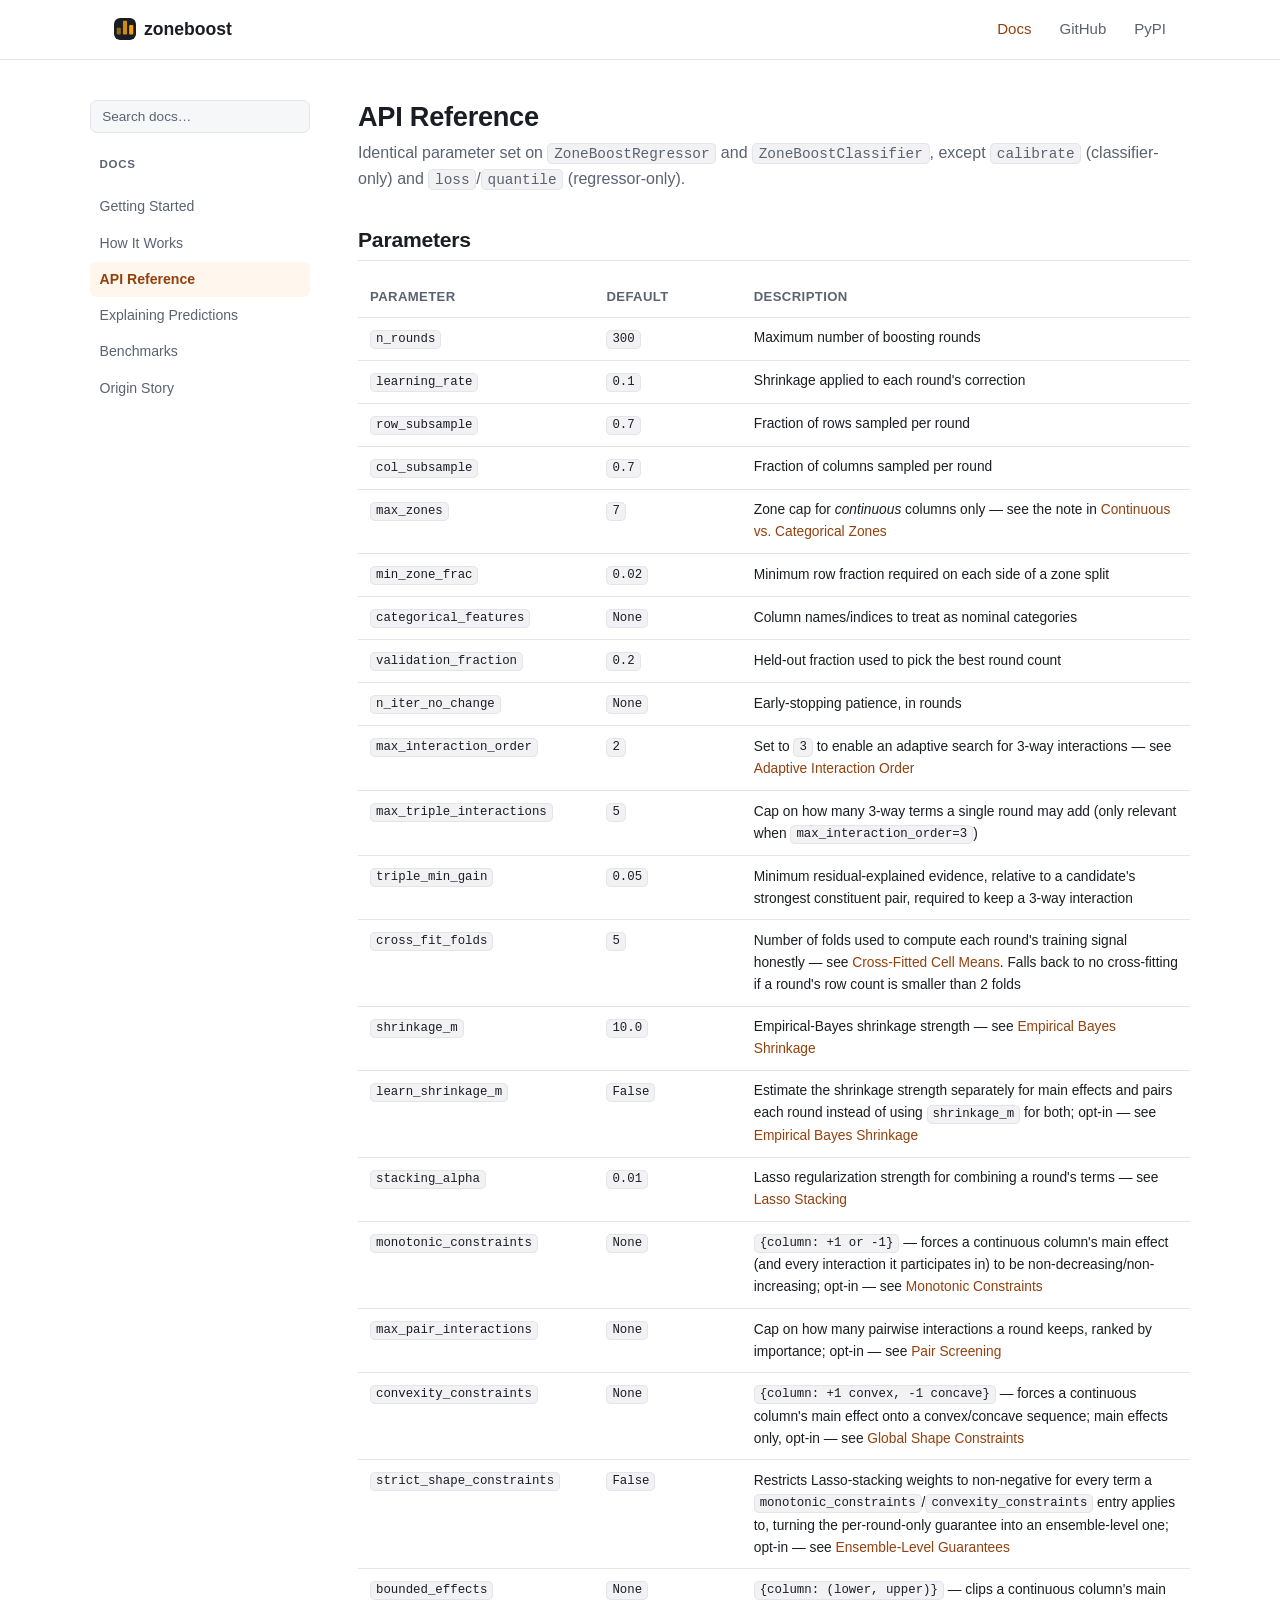
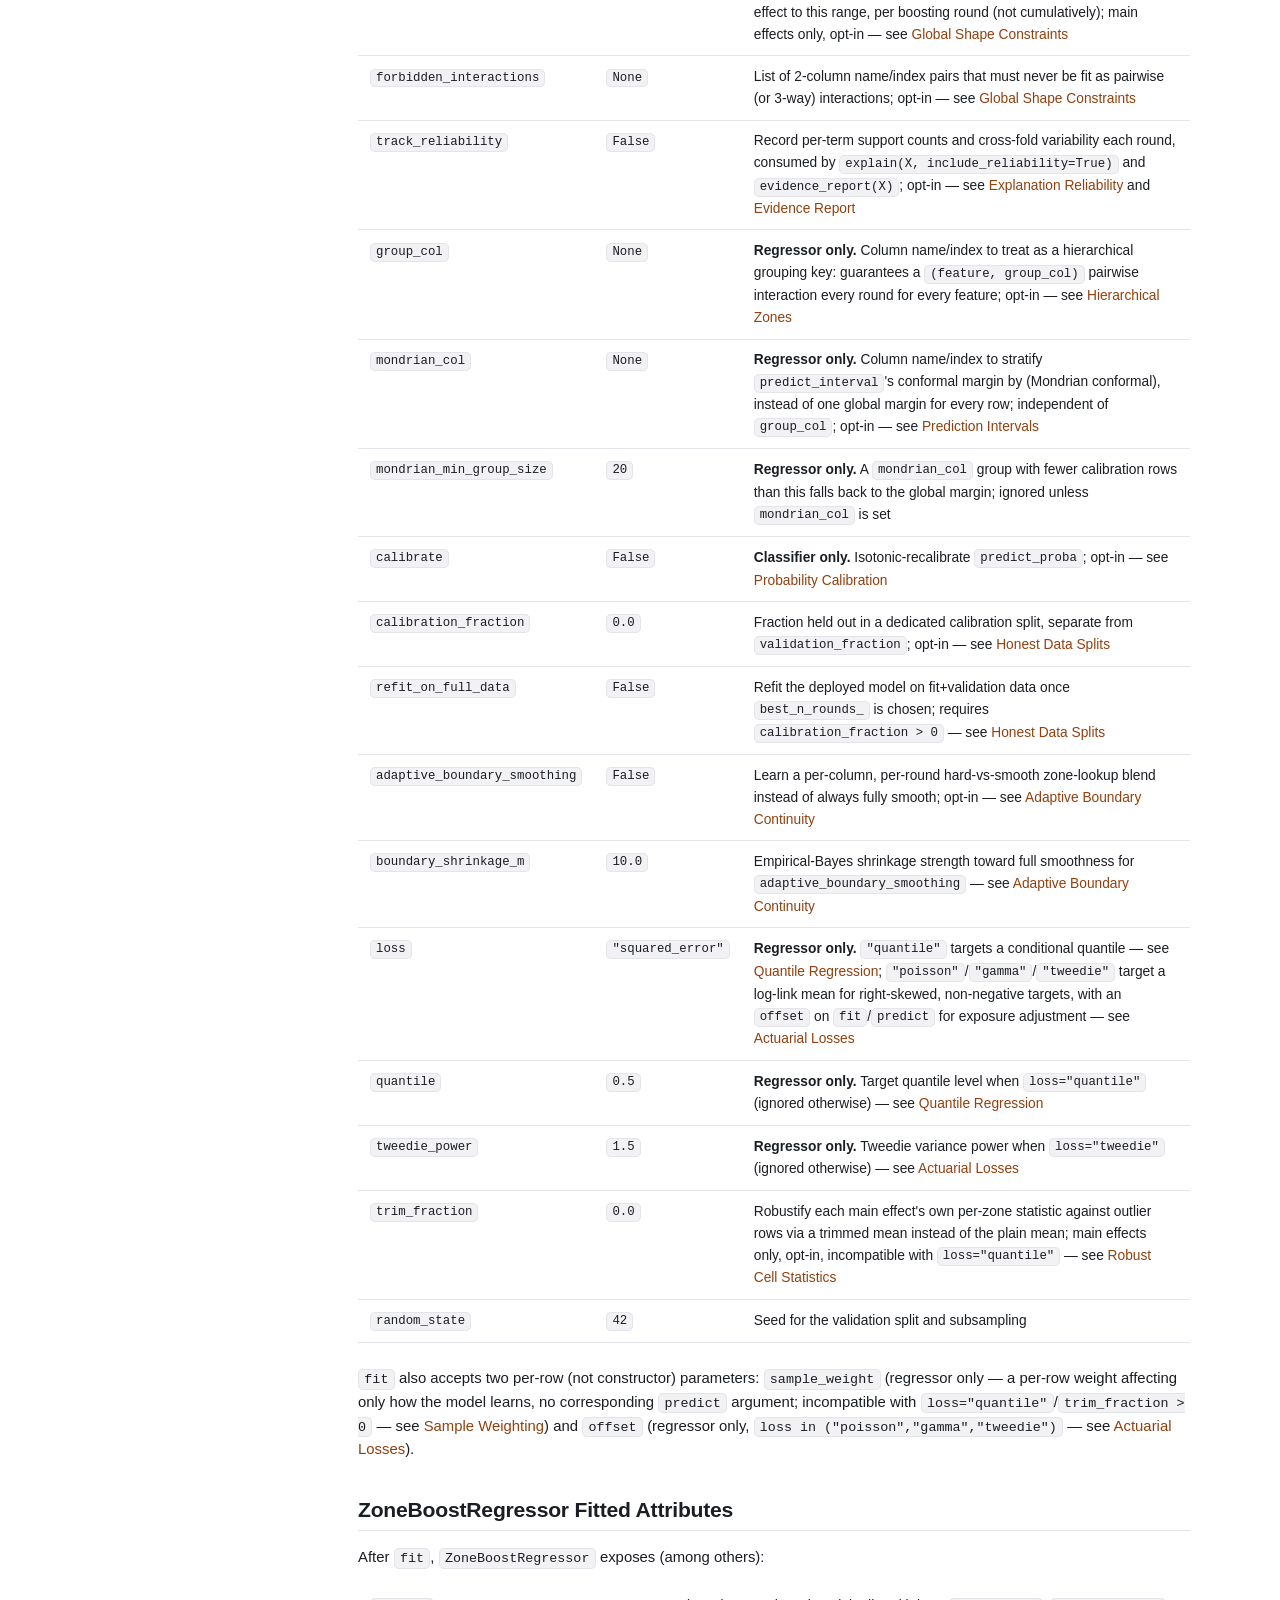
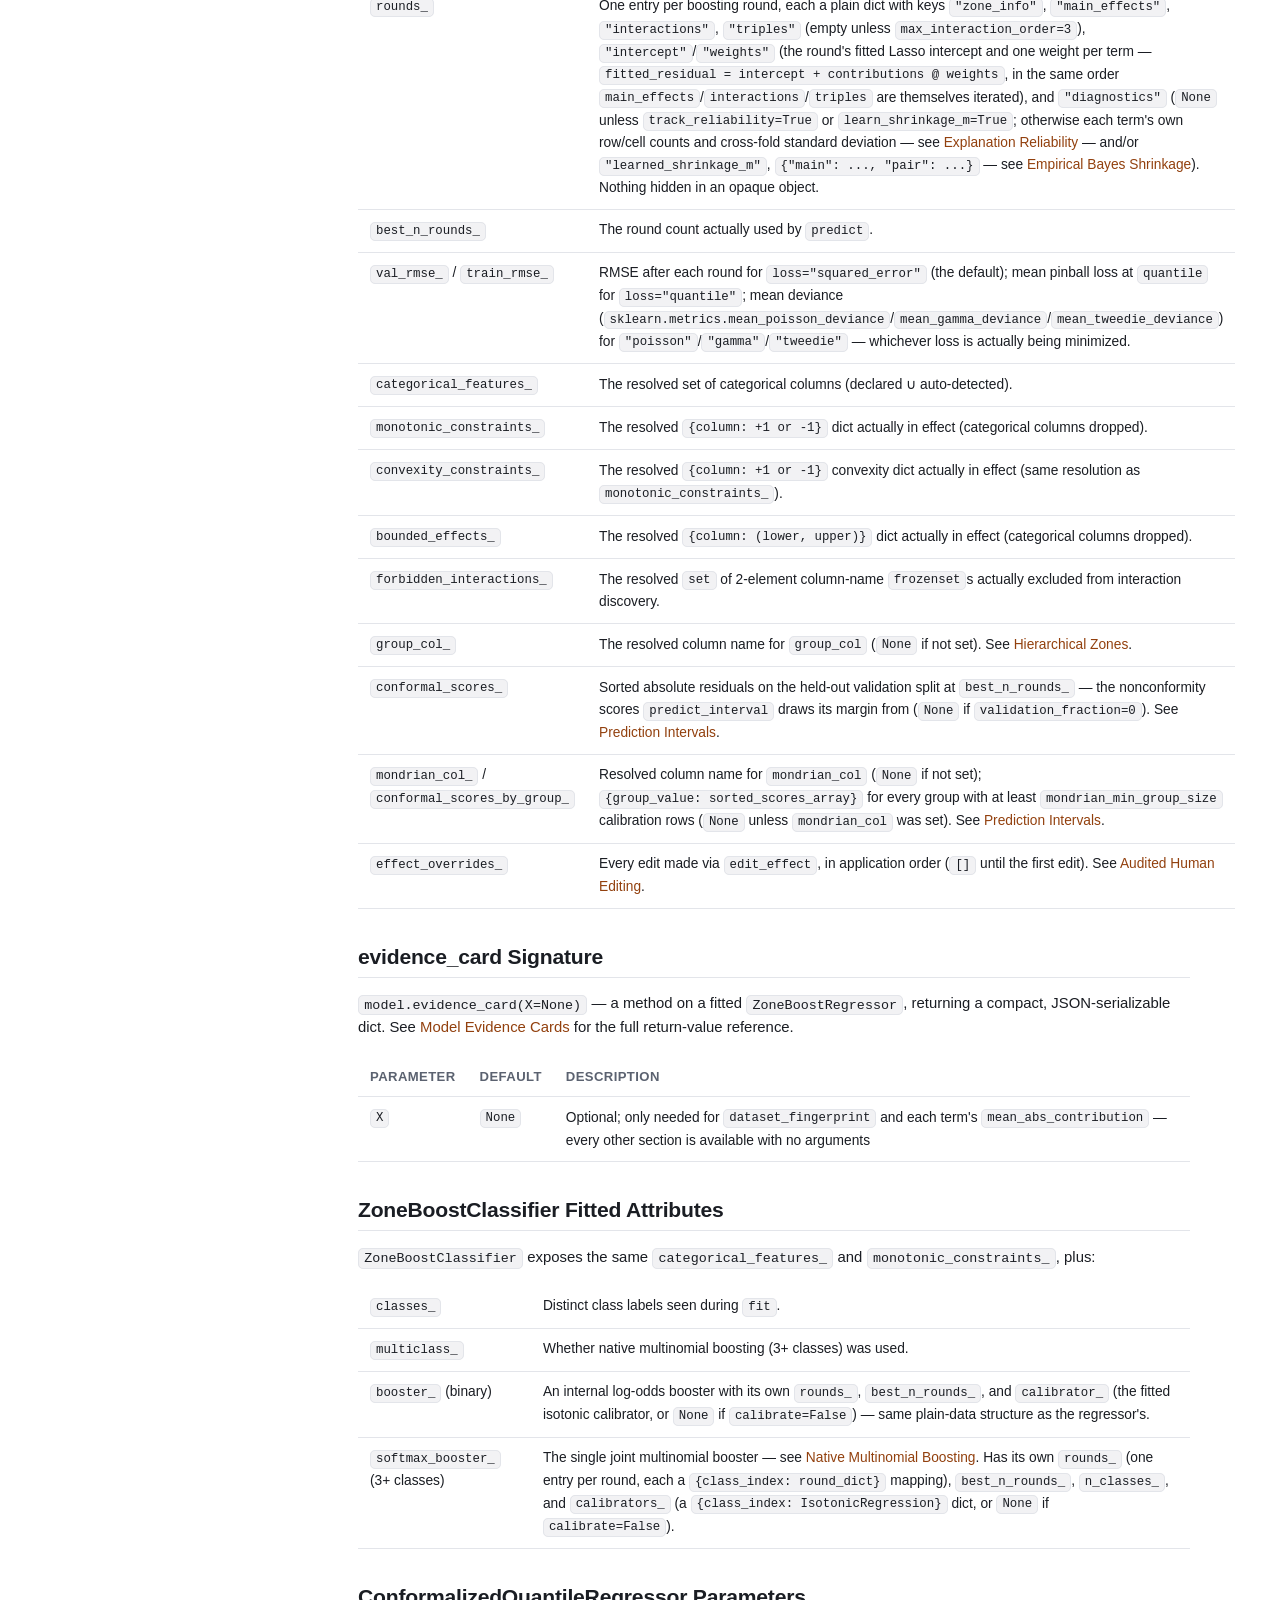
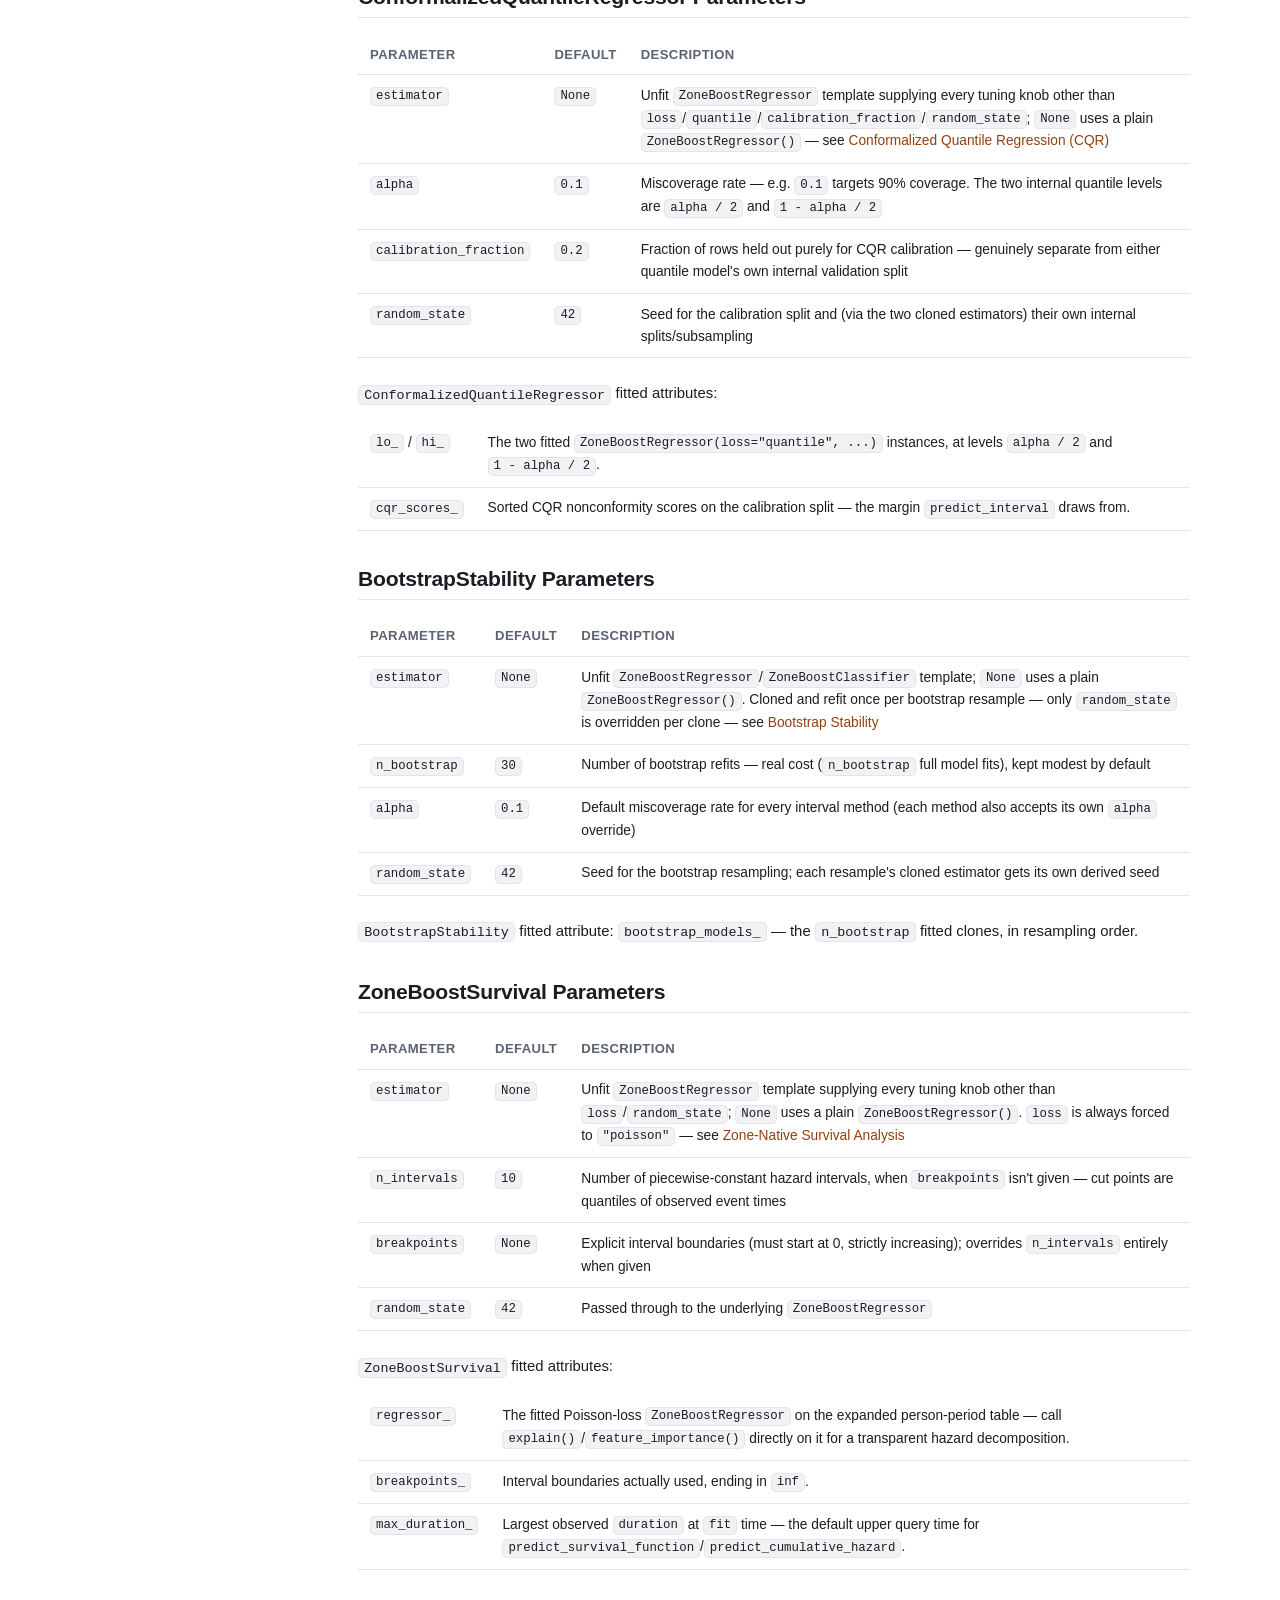
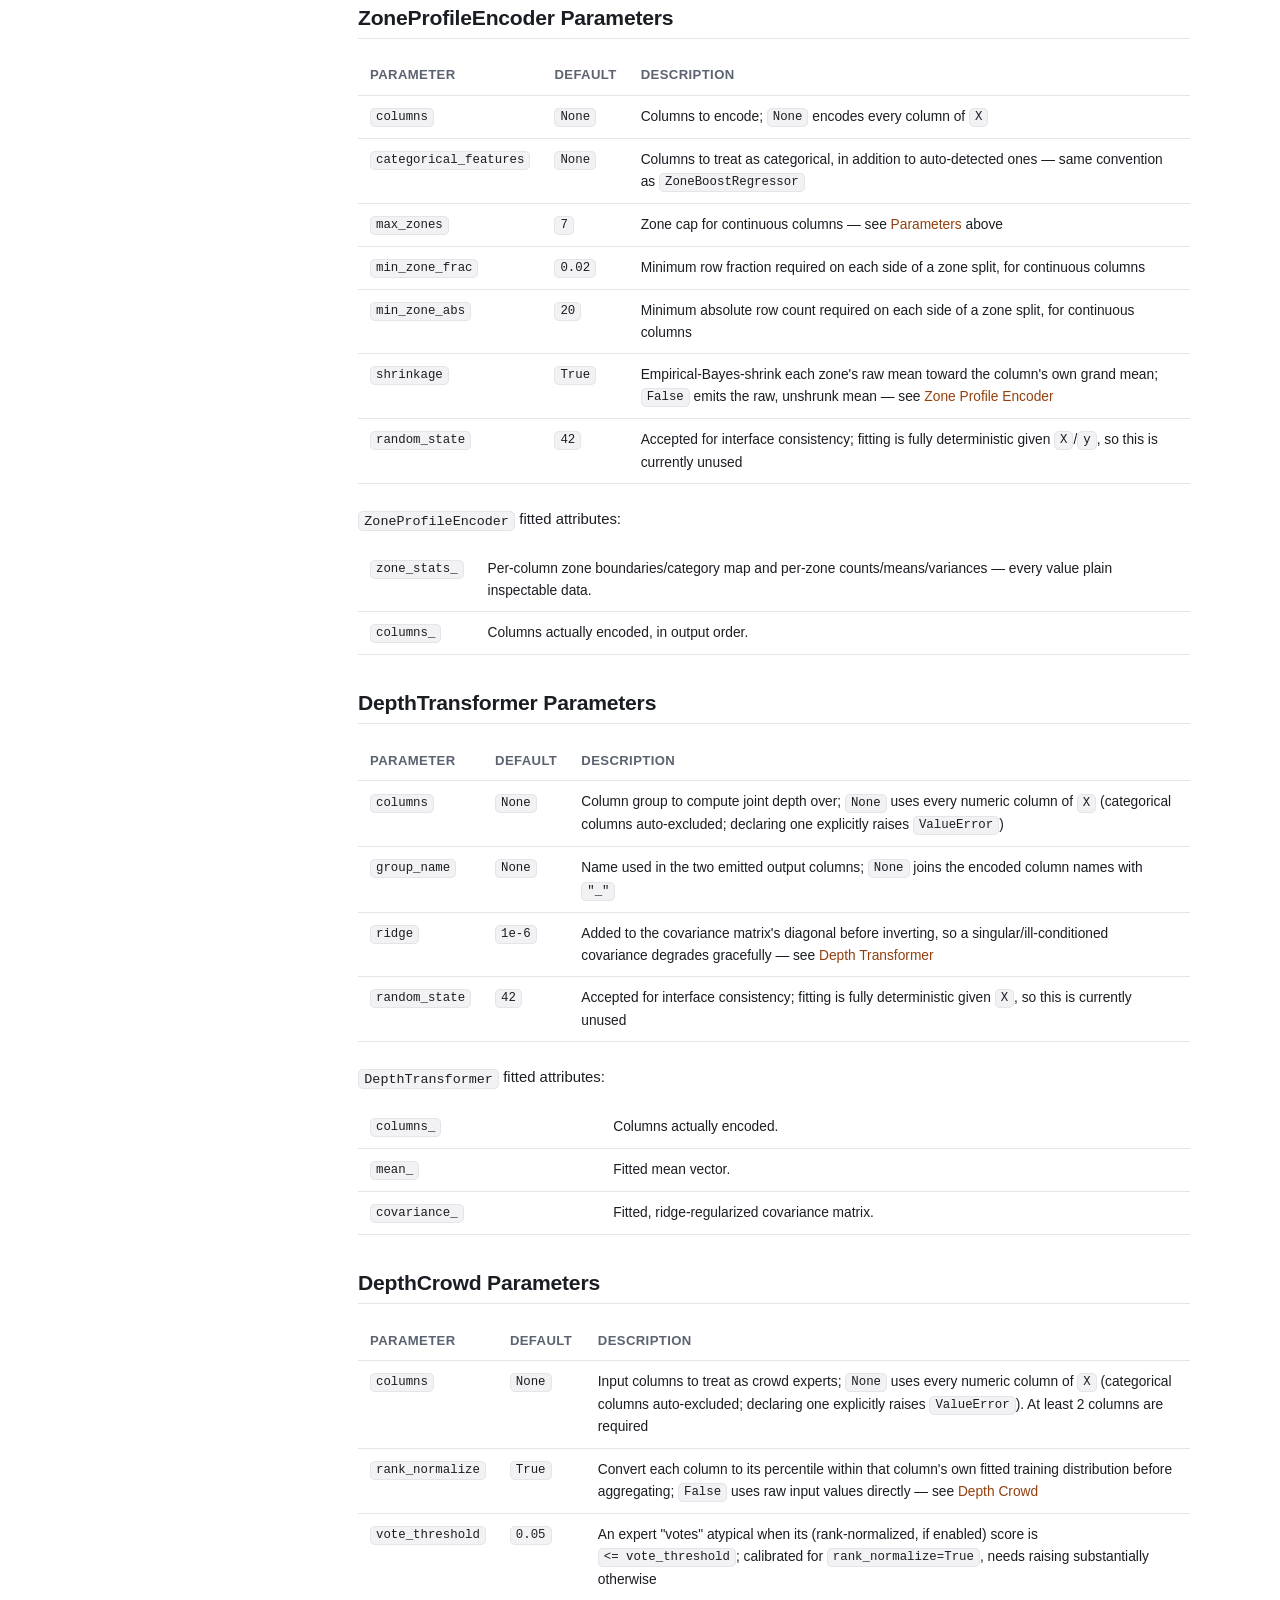
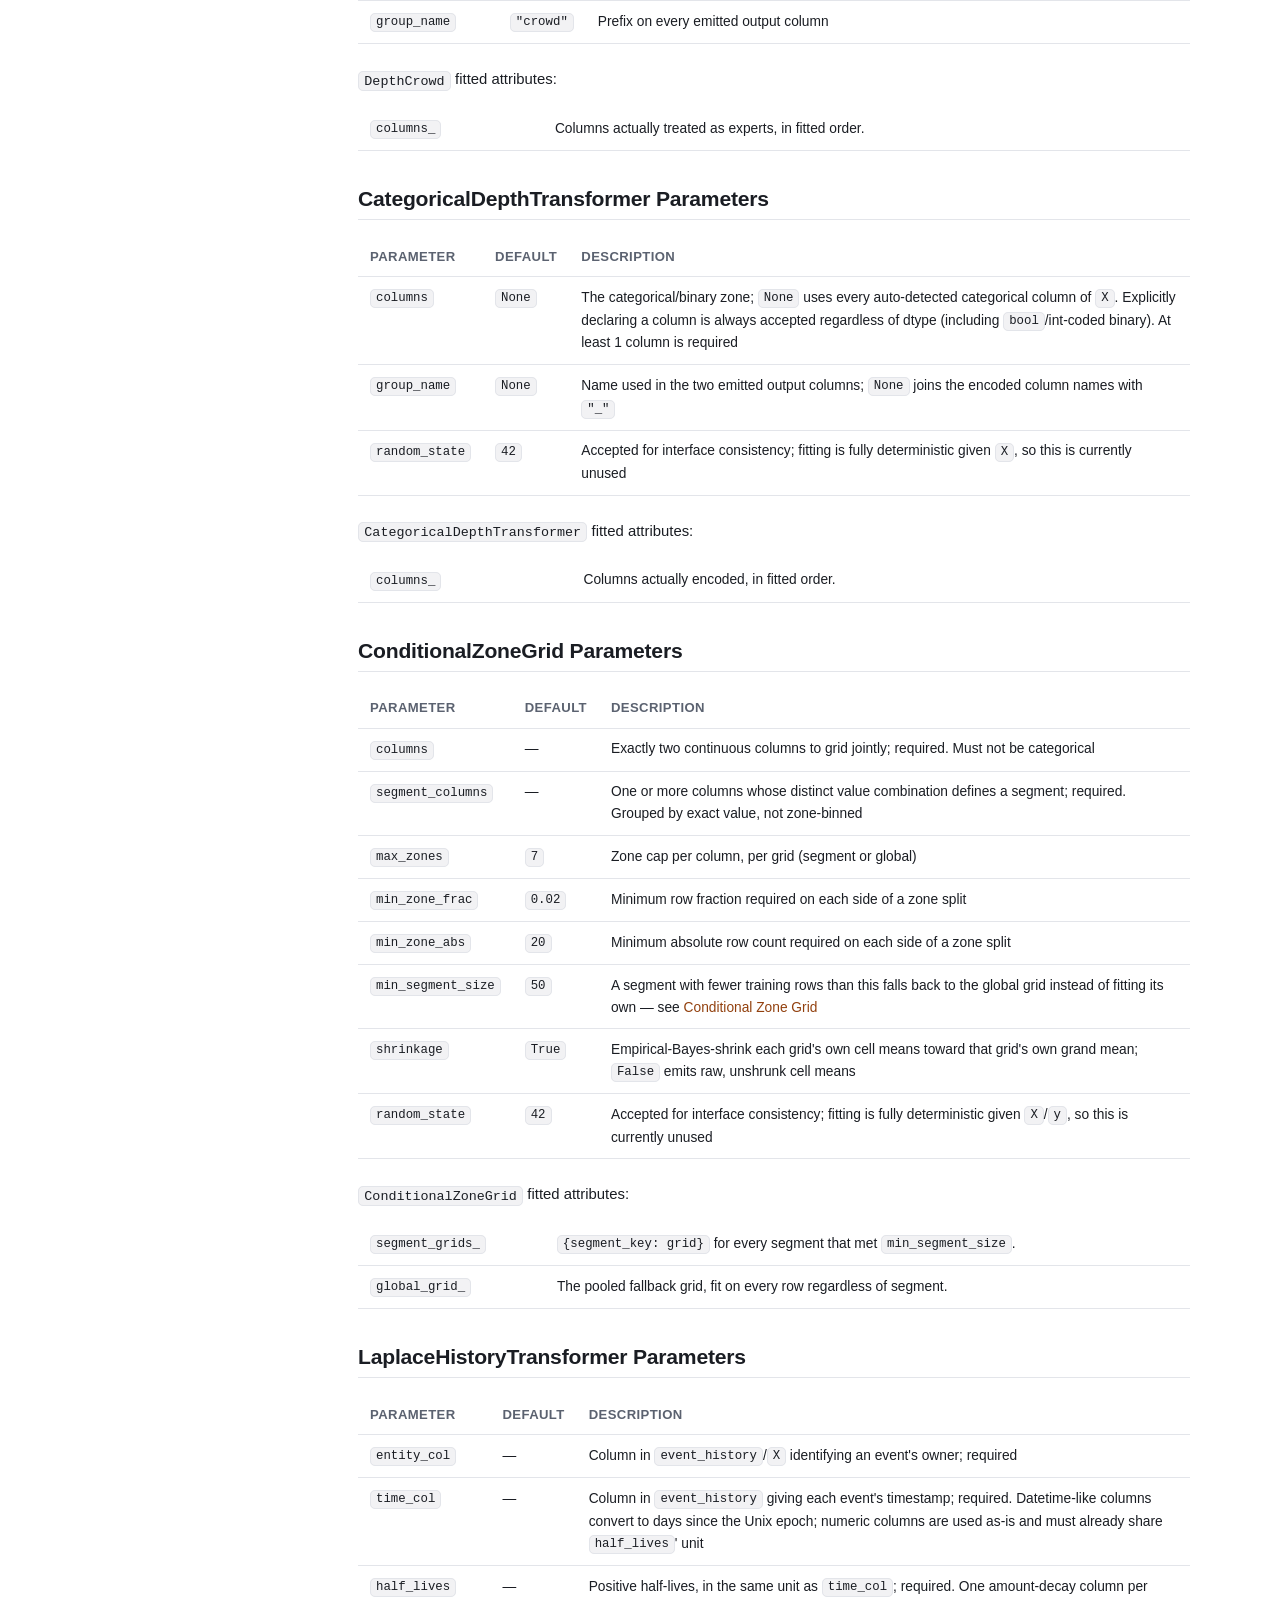
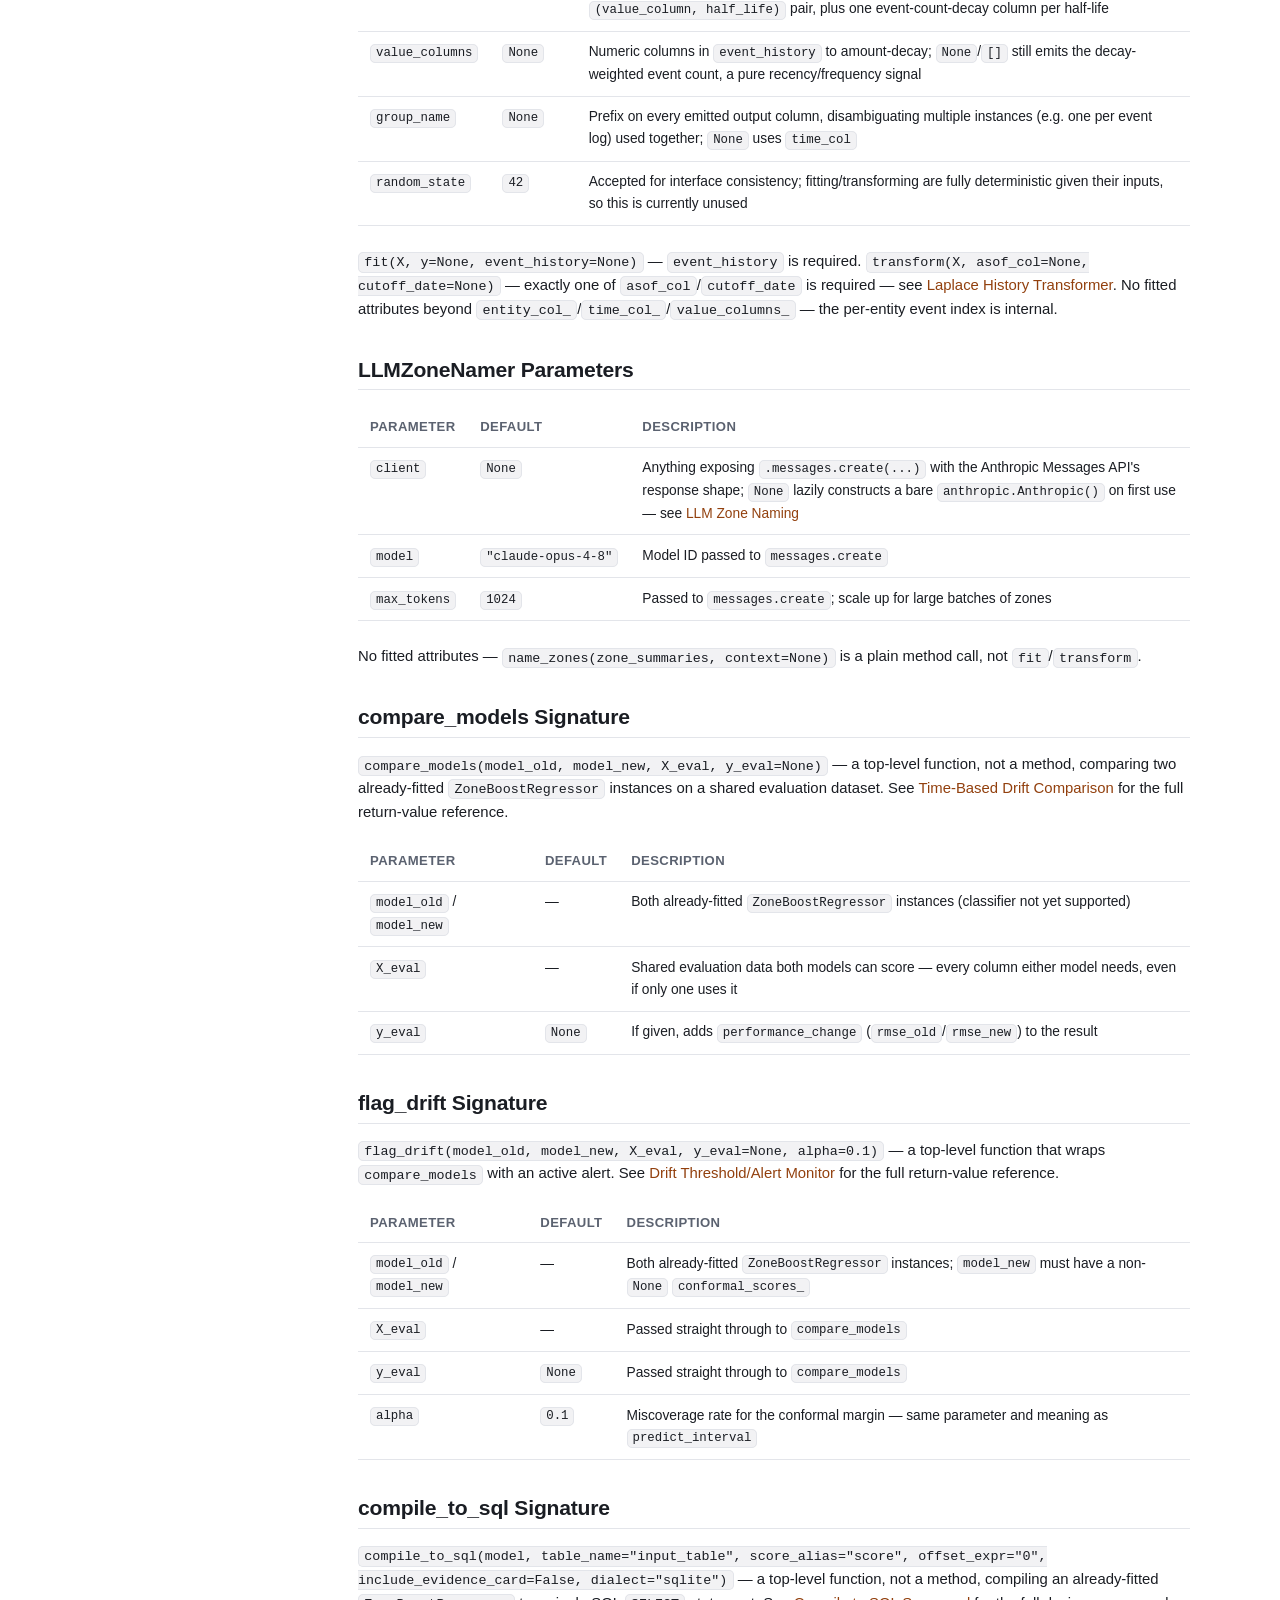
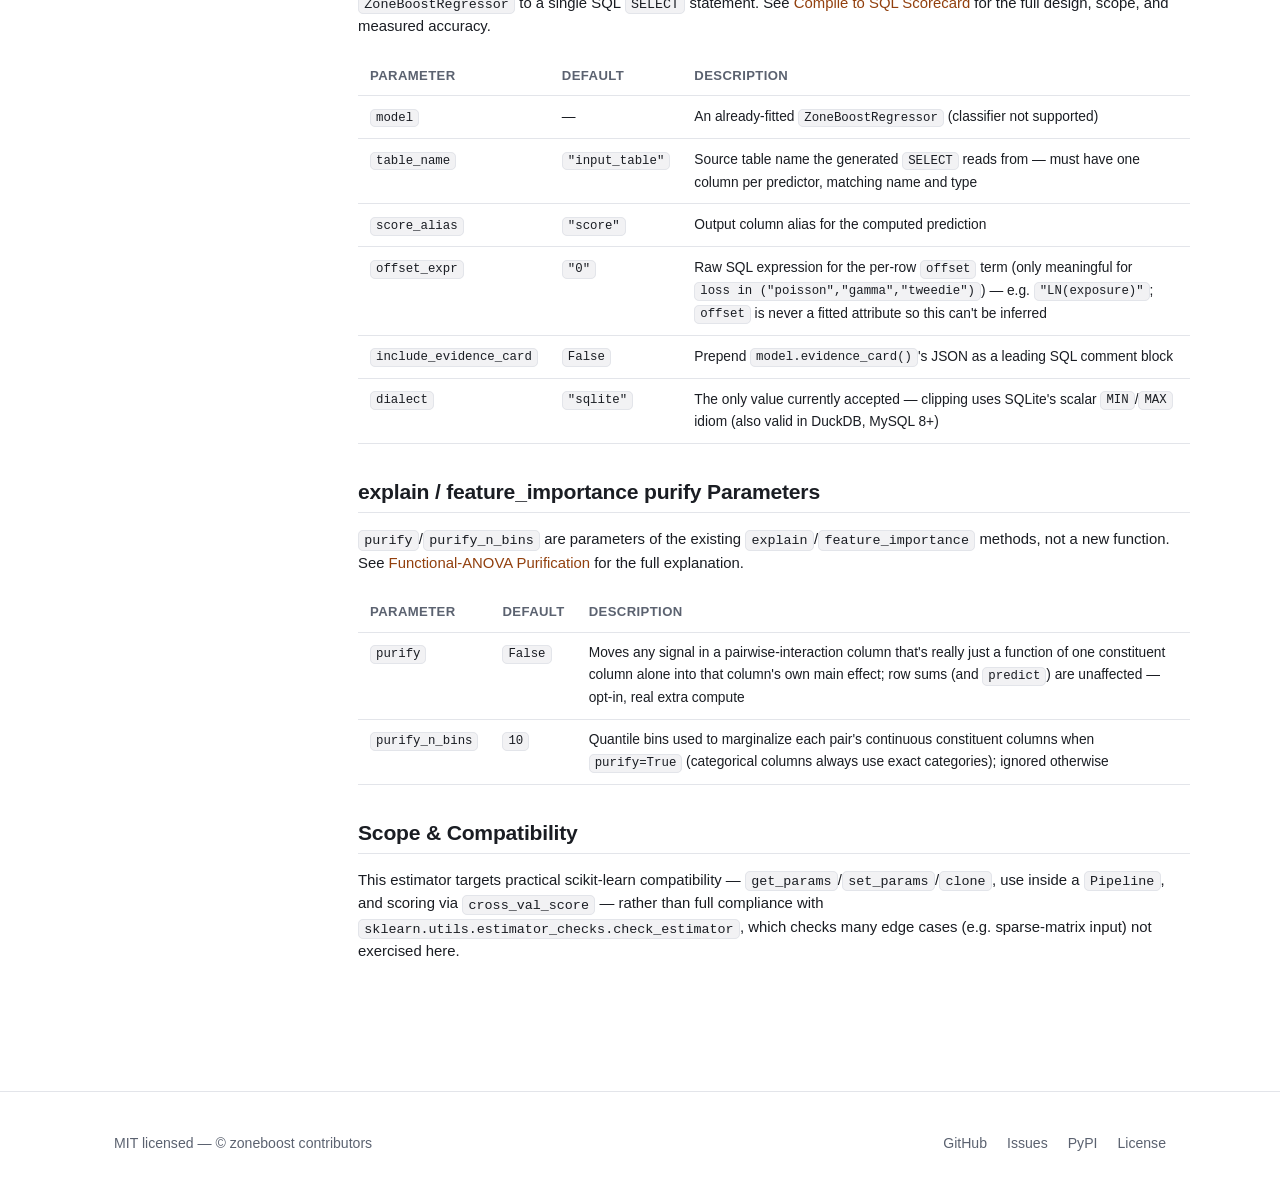
==== docs/api-reference.html @ b5d8423f "Add CategoricalDepthTransformer: typicality score for categorical/binary zones Prompted by directly " ====
<!doctype html>
<html lang="en">
<head>
<meta charset="utf-8">
<meta name="viewport" content="width=device-width, initial-scale=1">
<title>API Reference — zoneboost docs</title>
<meta name="description" content="zoneboost parameter table and fitted attributes for ZoneBoostRegressor and ZoneBoostClassifier.">
<link rel="icon" href="assets/favicon.svg" type="image/svg+xml">
<link rel="stylesheet" href="assets/style.css">
</head>
<body>

<header class="site-header">
  <div class="container">
    <a class="wordmark" href="index.html">
      <span class="mark"><img src="assets/favicon.svg" alt="" width="22" height="22"></span>
      zoneboost
    </a>
    <button class="nav-toggle" aria-label="Toggle navigation" aria-expanded="false">☰</button>
    <nav class="main-nav">
      <a href="getting-started.html" aria-current="page">Docs</a>
      <a href="https://github.com/stainaz/zoneboost">GitHub</a>
      <a href="https://pypi.org/project/zoneboost/">PyPI</a>
    </nav>
  </div>
</header>

<div class="docs-layout container">
  <button class="sidebar-toggle" aria-expanded="false">☰ Docs menu</button>
  <aside class="docs-sidebar">
    <div class="docs-search">
      <input type="text" placeholder="Search docs…" aria-label="Search docs" autocomplete="off">
      <div class="search-results"></div>
    </div>
    <p class="docs-nav-label">Docs</p>
    <nav>
      <a href="getting-started.html">Getting Started</a>
      <a href="how-it-works.html">How It Works</a>
      <a href="api-reference.html" aria-current="page">API Reference</a>
      <a href="explaining-predictions.html">Explaining Predictions</a>
      <a href="benchmarks.html">Benchmarks</a>
      <a href="origin-story.html">Origin Story</a>
    </nav>
  </aside>

  <article class="docs-content">
    <h1>API Reference</h1>
    <p class="subtitle">Identical parameter set on <code>ZoneBoostRegressor</code> and
    <code>ZoneBoostClassifier</code>, except <code>calibrate</code>
    (classifier-only) and <code>loss</code>/<code>quantile</code> (regressor-only).</p>

    <h2 id="parameters">Parameters</h2>
    <table>
      <thead><tr><th>Parameter</th><th>Default</th><th>Description</th></tr></thead>
      <tbody>
        <tr><td><code>n_rounds</code></td><td><code>300</code></td><td>Maximum number of boosting rounds</td></tr>
        <tr><td><code>learning_rate</code></td><td><code>0.1</code></td><td>Shrinkage applied to each round's correction</td></tr>
        <tr><td><code>row_subsample</code></td><td><code>0.7</code></td><td>Fraction of rows sampled per round</td></tr>
        <tr><td><code>col_subsample</code></td><td><code>0.7</code></td><td>Fraction of columns sampled per round</td></tr>
        <tr><td><code>max_zones</code></td><td><code>7</code></td><td>Zone cap for <em>continuous</em> columns only — see the note in <a href="how-it-works.html#continuous-vs-categorical">Continuous vs. Categorical Zones</a></td></tr>
        <tr><td><code>min_zone_frac</code></td><td><code>0.02</code></td><td>Minimum row fraction required on each side of a zone split</td></tr>
        <tr><td><code>categorical_features</code></td><td><code>None</code></td><td>Column names/indices to treat as nominal categories</td></tr>
        <tr><td><code>validation_fraction</code></td><td><code>0.2</code></td><td>Held-out fraction used to pick the best round count</td></tr>
        <tr><td><code>n_iter_no_change</code></td><td><code>None</code></td><td>Early-stopping patience, in rounds</td></tr>
        <tr><td><code>max_interaction_order</code></td><td><code>2</code></td><td>Set to <code>3</code> to enable an adaptive search for 3-way interactions — see <a href="how-it-works.html#adaptive-interaction-order">Adaptive Interaction Order</a></td></tr>
        <tr><td><code>max_triple_interactions</code></td><td><code>5</code></td><td>Cap on how many 3-way terms a single round may add (only relevant when <code>max_interaction_order=3</code>)</td></tr>
        <tr><td><code>triple_min_gain</code></td><td><code>0.05</code></td><td>Minimum residual-explained evidence, relative to a candidate's strongest constituent pair, required to keep a 3-way interaction</td></tr>
        <tr><td><code>cross_fit_folds</code></td><td><code>5</code></td><td>Number of folds used to compute each round's training signal honestly — see <a href="how-it-works.html#cross-fitted-cell-means">Cross-Fitted Cell Means</a>. Falls back to no cross-fitting if a round's row count is smaller than 2 folds</td></tr>
        <tr><td><code>shrinkage_m</code></td><td><code>10.0</code></td><td>Empirical-Bayes shrinkage strength — see <a href="how-it-works.html#empirical-bayes-shrinkage">Empirical Bayes Shrinkage</a></td></tr>
        <tr><td><code>learn_shrinkage_m</code></td><td><code>False</code></td><td>Estimate the shrinkage strength separately for main effects and pairs each round instead of using <code>shrinkage_m</code> for both; opt-in — see <a href="how-it-works.html#empirical-bayes-shrinkage">Empirical Bayes Shrinkage</a></td></tr>
        <tr><td><code>stacking_alpha</code></td><td><code>0.01</code></td><td>Lasso regularization strength for combining a round's terms — see <a href="how-it-works.html#lasso-stacking">Lasso Stacking</a></td></tr>
        <tr><td><code>monotonic_constraints</code></td><td><code>None</code></td><td><code>{column: +1 or -1}</code> — forces a continuous column's main effect (and every interaction it participates in) to be non-decreasing/non-increasing; opt-in — see <a href="how-it-works.html#monotonic-constraints">Monotonic Constraints</a></td></tr>
        <tr><td><code>max_pair_interactions</code></td><td><code>None</code></td><td>Cap on how many pairwise interactions a round keeps, ranked by importance; opt-in — see <a href="how-it-works.html#pair-screening">Pair Screening</a></td></tr>
        <tr><td><code>convexity_constraints</code></td><td><code>None</code></td><td><code>{column: +1 convex, -1 concave}</code> — forces a continuous column's main effect onto a convex/concave sequence; main effects only, opt-in — see <a href="how-it-works.html#global-shape-constraints">Global Shape Constraints</a></td></tr>
        <tr><td><code>strict_shape_constraints</code></td><td><code>False</code></td><td>Restricts Lasso-stacking weights to non-negative for every term a <code>monotonic_constraints</code>/<code>convexity_constraints</code> entry applies to, turning the per-round-only guarantee into an ensemble-level one; opt-in — see <a href="how-it-works.html#ensemble-level-guarantees">Ensemble-Level Guarantees</a></td></tr>
        <tr><td><code>bounded_effects</code></td><td><code>None</code></td><td><code>{column: (lower, upper)}</code> — clips a continuous column's main effect to this range, per boosting round (not cumulatively); main effects only, opt-in — see <a href="how-it-works.html#global-shape-constraints">Global Shape Constraints</a></td></tr>
        <tr><td><code>forbidden_interactions</code></td><td><code>None</code></td><td>List of 2-column name/index pairs that must never be fit as pairwise (or 3-way) interactions; opt-in — see <a href="how-it-works.html#global-shape-constraints">Global Shape Constraints</a></td></tr>
        <tr><td><code>track_reliability</code></td><td><code>False</code></td><td>Record per-term support counts and cross-fold variability each round, consumed by <code>explain(X, include_reliability=True)</code> and <code>evidence_report(X)</code>; opt-in — see <a href="explaining-predictions.html#explanation-reliability">Explanation Reliability</a> and <a href="explaining-predictions.html#evidence-report">Evidence Report</a></td></tr>
        <tr><td><code>group_col</code></td><td><code>None</code></td><td><strong>Regressor only.</strong> Column name/index to treat as a hierarchical grouping key: guarantees a <code>(feature, group_col)</code> pairwise interaction every round for every feature; opt-in — see <a href="how-it-works.html#hierarchical-zones">Hierarchical Zones</a></td></tr>
        <tr><td><code>mondrian_col</code></td><td><code>None</code></td><td><strong>Regressor only.</strong> Column name/index to stratify <code>predict_interval</code>'s conformal margin by (Mondrian conformal), instead of one global margin for every row; independent of <code>group_col</code>; opt-in — see <a href="how-it-works.html#prediction-intervals">Prediction Intervals</a></td></tr>
        <tr><td><code>mondrian_min_group_size</code></td><td><code>20</code></td><td><strong>Regressor only.</strong> A <code>mondrian_col</code> group with fewer calibration rows than this falls back to the global margin; ignored unless <code>mondrian_col</code> is set</td></tr>
        <tr><td><code>calibrate</code></td><td><code>False</code></td><td><strong>Classifier only.</strong> Isotonic-recalibrate <code>predict_proba</code>; opt-in — see <a href="how-it-works.html#probability-calibration">Probability Calibration</a></td></tr>
        <tr><td><code>calibration_fraction</code></td><td><code>0.0</code></td><td>Fraction held out in a dedicated calibration split, separate from <code>validation_fraction</code>; opt-in — see <a href="how-it-works.html#honest-data-splits">Honest Data Splits</a></td></tr>
        <tr><td><code>refit_on_full_data</code></td><td><code>False</code></td><td>Refit the deployed model on fit+validation data once <code>best_n_rounds_</code> is chosen; requires <code>calibration_fraction &gt; 0</code> — see <a href="how-it-works.html#honest-data-splits">Honest Data Splits</a></td></tr>
        <tr><td><code>adaptive_boundary_smoothing</code></td><td><code>False</code></td><td>Learn a per-column, per-round hard-vs-smooth zone-lookup blend instead of always fully smooth; opt-in — see <a href="how-it-works.html#adaptive-boundary-continuity">Adaptive Boundary Continuity</a></td></tr>
        <tr><td><code>boundary_shrinkage_m</code></td><td><code>10.0</code></td><td>Empirical-Bayes shrinkage strength toward full smoothness for <code>adaptive_boundary_smoothing</code> — see <a href="how-it-works.html#adaptive-boundary-continuity">Adaptive Boundary Continuity</a></td></tr>
        <tr><td><code>loss</code></td><td><code>"squared_error"</code></td><td><strong>Regressor only.</strong> <code>"quantile"</code> targets a conditional quantile — see <a href="how-it-works.html#quantile-regression">Quantile Regression</a>; <code>"poisson"</code>/<code>"gamma"</code>/<code>"tweedie"</code> target a log-link mean for right-skewed, non-negative targets, with an <code>offset</code> on <code>fit</code>/<code>predict</code> for exposure adjustment — see <a href="how-it-works.html#actuarial-losses">Actuarial Losses</a></td></tr>
        <tr><td><code>quantile</code></td><td><code>0.5</code></td><td><strong>Regressor only.</strong> Target quantile level when <code>loss="quantile"</code> (ignored otherwise) — see <a href="how-it-works.html#quantile-regression">Quantile Regression</a></td></tr>
        <tr><td><code>tweedie_power</code></td><td><code>1.5</code></td><td><strong>Regressor only.</strong> Tweedie variance power when <code>loss="tweedie"</code> (ignored otherwise) — see <a href="how-it-works.html#actuarial-losses">Actuarial Losses</a></td></tr>
        <tr><td><code>trim_fraction</code></td><td><code>0.0</code></td><td>Robustify each main effect's own per-zone statistic against outlier rows via a trimmed mean instead of the plain mean; main effects only, opt-in, incompatible with <code>loss="quantile"</code> — see <a href="how-it-works.html#robust-cell-statistics">Robust Cell Statistics</a></td></tr>
        <tr><td><code>random_state</code></td><td><code>42</code></td><td>Seed for the validation split and subsampling</td></tr>
      </tbody>
    </table>
    <p><code>fit</code> also accepts two per-row (not constructor) parameters:
    <code>sample_weight</code> (regressor only — a per-row weight affecting only how the
    model learns, no corresponding <code>predict</code> argument; incompatible with
    <code>loss="quantile"</code>/<code>trim_fraction &gt; 0</code> — see
    <a href="how-it-works.html#sample-weighting">Sample Weighting</a>) and
    <code>offset</code> (regressor only, <code>loss in ("poisson","gamma","tweedie")</code>
    — see <a href="how-it-works.html#actuarial-losses">Actuarial Losses</a>).</p>

    <h2 id="regressor-attributes">ZoneBoostRegressor Fitted Attributes</h2>
    <p>After <code>fit</code>, <code>ZoneBoostRegressor</code> exposes (among others):</p>
    <table>
      <tbody>
        <tr><td><code>rounds_</code></td><td>One entry per boosting round, each a plain dict with keys <code>"zone_info"</code>, <code>"main_effects"</code>, <code>"interactions"</code>, <code>"triples"</code> (empty unless <code>max_interaction_order=3</code>), <code>"intercept"</code>/<code>"weights"</code> (the round's fitted Lasso intercept and one weight per term — <code>fitted_residual = intercept + contributions @ weights</code>, in the same order <code>main_effects</code>/<code>interactions</code>/<code>triples</code> are themselves iterated), and <code>"diagnostics"</code> (<code>None</code> unless <code>track_reliability=True</code> or <code>learn_shrinkage_m=True</code>; otherwise each term's own row/cell counts and cross-fold standard deviation — see <a href="explaining-predictions.html#explanation-reliability">Explanation Reliability</a> — and/or <code>"learned_shrinkage_m"</code>, <code>{"main": ..., "pair": ...}</code> — see <a href="how-it-works.html#empirical-bayes-shrinkage">Empirical Bayes Shrinkage</a>). Nothing hidden in an opaque object.</td></tr>
        <tr><td><code>best_n_rounds_</code></td><td>The round count actually used by <code>predict</code>.</td></tr>
        <tr><td><code>val_rmse_</code> / <code>train_rmse_</code></td><td>RMSE after each round for <code>loss="squared_error"</code> (the default); mean pinball loss at <code>quantile</code> for <code>loss="quantile"</code>; mean deviance (<code>sklearn.metrics.mean_poisson_deviance</code>/<code>mean_gamma_deviance</code>/<code>mean_tweedie_deviance</code>) for <code>"poisson"</code>/<code>"gamma"</code>/<code>"tweedie"</code> — whichever loss is actually being minimized.</td></tr>
        <tr><td><code>categorical_features_</code></td><td>The resolved set of categorical columns (declared ∪ auto-detected).</td></tr>
        <tr><td><code>monotonic_constraints_</code></td><td>The resolved <code>{column: +1 or -1}</code> dict actually in effect (categorical columns dropped).</td></tr>
        <tr><td><code>convexity_constraints_</code></td><td>The resolved <code>{column: +1 or -1}</code> convexity dict actually in effect (same resolution as <code>monotonic_constraints_</code>).</td></tr>
        <tr><td><code>bounded_effects_</code></td><td>The resolved <code>{column: (lower, upper)}</code> dict actually in effect (categorical columns dropped).</td></tr>
        <tr><td><code>forbidden_interactions_</code></td><td>The resolved <code>set</code> of 2-element column-name <code>frozenset</code>s actually excluded from interaction discovery.</td></tr>
        <tr><td><code>group_col_</code></td><td>The resolved column name for <code>group_col</code> (<code>None</code> if not set). See <a href="how-it-works.html#hierarchical-zones">Hierarchical Zones</a>.</td></tr>
        <tr><td><code>conformal_scores_</code></td><td>Sorted absolute residuals on the held-out validation split at <code>best_n_rounds_</code> — the nonconformity scores <code>predict_interval</code> draws its margin from (<code>None</code> if <code>validation_fraction=0</code>). See <a href="how-it-works.html#prediction-intervals">Prediction Intervals</a>.</td></tr>
        <tr><td><code>mondrian_col_</code> / <code>conformal_scores_by_group_</code></td><td>Resolved column name for <code>mondrian_col</code> (<code>None</code> if not set); <code>{group_value: sorted_scores_array}</code> for every group with at least <code>mondrian_min_group_size</code> calibration rows (<code>None</code> unless <code>mondrian_col</code> was set). See <a href="how-it-works.html#prediction-intervals">Prediction Intervals</a>.</td></tr>
        <tr><td><code>effect_overrides_</code></td><td>Every edit made via <code>edit_effect</code>, in application order (<code>[]</code> until the first edit). See <a href="explaining-predictions.html#audited-human-editing">Audited Human Editing</a>.</td></tr>
      </tbody>
    </table>

    <h2 id="evidence-card-signature">evidence_card Signature</h2>
    <p><code>model.evidence_card(X=None)</code> — a method on a fitted
    <code>ZoneBoostRegressor</code>, returning a compact, JSON-serializable dict. See
    <a href="explaining-predictions.html#model-evidence-cards">Model Evidence Cards</a>
    for the full return-value reference.</p>
    <table>
      <thead><tr><th>Parameter</th><th>Default</th><th>Description</th></tr></thead>
      <tbody>
        <tr><td><code>X</code></td><td><code>None</code></td><td>Optional; only needed for <code>dataset_fingerprint</code> and each term's <code>mean_abs_contribution</code> — every other section is available with no arguments</td></tr>
      </tbody>
    </table>

    <h2 id="classifier-attributes">ZoneBoostClassifier Fitted Attributes</h2>
    <p><code>ZoneBoostClassifier</code> exposes the same <code>categorical_features_</code> and <code>monotonic_constraints_</code>, plus:</p>
    <table>
      <tbody>
        <tr><td><code>classes_</code></td><td>Distinct class labels seen during <code>fit</code>.</td></tr>
        <tr><td><code>multiclass_</code></td><td>Whether native multinomial boosting (3+ classes) was used.</td></tr>
        <tr><td><code>booster_</code> (binary)</td><td>An internal log-odds booster with its own <code>rounds_</code>, <code>best_n_rounds_</code>, and <code>calibrator_</code> (the fitted isotonic calibrator, or <code>None</code> if <code>calibrate=False</code>) — same plain-data structure as the regressor's.</td></tr>
        <tr><td><code>softmax_booster_</code> (3+ classes)</td><td>The single joint multinomial booster — see <a href="how-it-works.html#native-multinomial-boosting">Native Multinomial Boosting</a>. Has its own <code>rounds_</code> (one entry per round, each a <code>{class_index: round_dict}</code> mapping), <code>best_n_rounds_</code>, <code>n_classes_</code>, and <code>calibrators_</code> (a <code>{class_index: IsotonicRegression}</code> dict, or <code>None</code> if <code>calibrate=False</code>).</td></tr>
      </tbody>
    </table>

    <h2 id="cqr-parameters">ConformalizedQuantileRegressor Parameters</h2>
    <table>
      <thead><tr><th>Parameter</th><th>Default</th><th>Description</th></tr></thead>
      <tbody>
        <tr><td><code>estimator</code></td><td><code>None</code></td><td>Unfit <code>ZoneBoostRegressor</code> template supplying every tuning knob other than <code>loss</code>/<code>quantile</code>/<code>calibration_fraction</code>/<code>random_state</code>; <code>None</code> uses a plain <code>ZoneBoostRegressor()</code> — see <a href="how-it-works.html#conformalized-quantile-regression">Conformalized Quantile Regression (CQR)</a></td></tr>
        <tr><td><code>alpha</code></td><td><code>0.1</code></td><td>Miscoverage rate — e.g. <code>0.1</code> targets 90% coverage. The two internal quantile levels are <code>alpha / 2</code> and <code>1 - alpha / 2</code></td></tr>
        <tr><td><code>calibration_fraction</code></td><td><code>0.2</code></td><td>Fraction of rows held out purely for CQR calibration — genuinely separate from either quantile model's own internal validation split</td></tr>
        <tr><td><code>random_state</code></td><td><code>42</code></td><td>Seed for the calibration split and (via the two cloned estimators) their own internal splits/subsampling</td></tr>
      </tbody>
    </table>
    <p><code>ConformalizedQuantileRegressor</code> fitted attributes:</p>
    <table>
      <tbody>
        <tr><td><code>lo_</code> / <code>hi_</code></td><td>The two fitted <code>ZoneBoostRegressor(loss="quantile", ...)</code> instances, at levels <code>alpha / 2</code> and <code>1 - alpha / 2</code>.</td></tr>
        <tr><td><code>cqr_scores_</code></td><td>Sorted CQR nonconformity scores on the calibration split — the margin <code>predict_interval</code> draws from.</td></tr>
      </tbody>
    </table>

    <h2 id="bootstrap-parameters">BootstrapStability Parameters</h2>
    <table>
      <thead><tr><th>Parameter</th><th>Default</th><th>Description</th></tr></thead>
      <tbody>
        <tr><td><code>estimator</code></td><td><code>None</code></td><td>Unfit <code>ZoneBoostRegressor</code>/<code>ZoneBoostClassifier</code> template; <code>None</code> uses a plain <code>ZoneBoostRegressor()</code>. Cloned and refit once per bootstrap resample — only <code>random_state</code> is overridden per clone — see <a href="explaining-predictions.html#bootstrap-stability">Bootstrap Stability</a></td></tr>
        <tr><td><code>n_bootstrap</code></td><td><code>30</code></td><td>Number of bootstrap refits — real cost (<code>n_bootstrap</code> full model fits), kept modest by default</td></tr>
        <tr><td><code>alpha</code></td><td><code>0.1</code></td><td>Default miscoverage rate for every interval method (each method also accepts its own <code>alpha</code> override)</td></tr>
        <tr><td><code>random_state</code></td><td><code>42</code></td><td>Seed for the bootstrap resampling; each resample's cloned estimator gets its own derived seed</td></tr>
      </tbody>
    </table>
    <p><code>BootstrapStability</code> fitted attribute:
    <code>bootstrap_models_</code> — the <code>n_bootstrap</code> fitted clones, in
    resampling order.</p>

    <h2 id="survival-parameters">ZoneBoostSurvival Parameters</h2>
    <table>
      <thead><tr><th>Parameter</th><th>Default</th><th>Description</th></tr></thead>
      <tbody>
        <tr><td><code>estimator</code></td><td><code>None</code></td><td>Unfit <code>ZoneBoostRegressor</code> template supplying every tuning knob other than <code>loss</code>/<code>random_state</code>; <code>None</code> uses a plain <code>ZoneBoostRegressor()</code>. <code>loss</code> is always forced to <code>"poisson"</code> — see <a href="how-it-works.html#zone-native-survival-analysis">Zone-Native Survival Analysis</a></td></tr>
        <tr><td><code>n_intervals</code></td><td><code>10</code></td><td>Number of piecewise-constant hazard intervals, when <code>breakpoints</code> isn't given — cut points are quantiles of observed event times</td></tr>
        <tr><td><code>breakpoints</code></td><td><code>None</code></td><td>Explicit interval boundaries (must start at 0, strictly increasing); overrides <code>n_intervals</code> entirely when given</td></tr>
        <tr><td><code>random_state</code></td><td><code>42</code></td><td>Passed through to the underlying <code>ZoneBoostRegressor</code></td></tr>
      </tbody>
    </table>
    <p><code>ZoneBoostSurvival</code> fitted attributes:</p>
    <table>
      <tbody>
        <tr><td><code>regressor_</code></td><td>The fitted Poisson-loss <code>ZoneBoostRegressor</code> on the expanded person-period table — call <code>explain()</code>/<code>feature_importance()</code> directly on it for a transparent hazard decomposition.</td></tr>
        <tr><td><code>breakpoints_</code></td><td>Interval boundaries actually used, ending in <code>inf</code>.</td></tr>
        <tr><td><code>max_duration_</code></td><td>Largest observed <code>duration</code> at <code>fit</code> time — the default upper query time for <code>predict_survival_function</code>/<code>predict_cumulative_hazard</code>.</td></tr>
      </tbody>
    </table>

    <h2 id="zone-profile-parameters">ZoneProfileEncoder Parameters</h2>
    <table>
      <thead><tr><th>Parameter</th><th>Default</th><th>Description</th></tr></thead>
      <tbody>
        <tr><td><code>columns</code></td><td><code>None</code></td><td>Columns to encode; <code>None</code> encodes every column of <code>X</code></td></tr>
        <tr><td><code>categorical_features</code></td><td><code>None</code></td><td>Columns to treat as categorical, in addition to auto-detected ones — same convention as <code>ZoneBoostRegressor</code></td></tr>
        <tr><td><code>max_zones</code></td><td><code>7</code></td><td>Zone cap for continuous columns — see <a href="#parameters">Parameters</a> above</td></tr>
        <tr><td><code>min_zone_frac</code></td><td><code>0.02</code></td><td>Minimum row fraction required on each side of a zone split, for continuous columns</td></tr>
        <tr><td><code>min_zone_abs</code></td><td><code>20</code></td><td>Minimum absolute row count required on each side of a zone split, for continuous columns</td></tr>
        <tr><td><code>shrinkage</code></td><td><code>True</code></td><td>Empirical-Bayes-shrink each zone's raw mean toward the column's own grand mean; <code>False</code> emits the raw, unshrunk mean — see <a href="how-it-works.html#zone-profile-encoder">Zone Profile Encoder</a></td></tr>
        <tr><td><code>random_state</code></td><td><code>42</code></td><td>Accepted for interface consistency; fitting is fully deterministic given <code>X</code>/<code>y</code>, so this is currently unused</td></tr>
      </tbody>
    </table>
    <p><code>ZoneProfileEncoder</code> fitted attributes:</p>
    <table>
      <tbody>
        <tr><td><code>zone_stats_</code></td><td>Per-column zone boundaries/category map and per-zone counts/means/variances — every value plain inspectable data.</td></tr>
        <tr><td><code>columns_</code></td><td>Columns actually encoded, in output order.</td></tr>
      </tbody>
    </table>

    <h2 id="depth-parameters">DepthTransformer Parameters</h2>
    <table>
      <thead><tr><th>Parameter</th><th>Default</th><th>Description</th></tr></thead>
      <tbody>
        <tr><td><code>columns</code></td><td><code>None</code></td><td>Column group to compute joint depth over; <code>None</code> uses every numeric column of <code>X</code> (categorical columns auto-excluded; declaring one explicitly raises <code>ValueError</code>)</td></tr>
        <tr><td><code>group_name</code></td><td><code>None</code></td><td>Name used in the two emitted output columns; <code>None</code> joins the encoded column names with <code>"_"</code></td></tr>
        <tr><td><code>ridge</code></td><td><code>1e-6</code></td><td>Added to the covariance matrix's diagonal before inverting, so a singular/ill-conditioned covariance degrades gracefully — see <a href="how-it-works.html#depth-transformer">Depth Transformer</a></td></tr>
        <tr><td><code>random_state</code></td><td><code>42</code></td><td>Accepted for interface consistency; fitting is fully deterministic given <code>X</code>, so this is currently unused</td></tr>
      </tbody>
    </table>
    <p><code>DepthTransformer</code> fitted attributes:</p>
    <table>
      <tbody>
        <tr><td><code>columns_</code></td><td>Columns actually encoded.</td></tr>
        <tr><td><code>mean_</code></td><td>Fitted mean vector.</td></tr>
        <tr><td><code>covariance_</code></td><td>Fitted, ridge-regularized covariance matrix.</td></tr>
      </tbody>
    </table>

    <h2 id="depth-crowd-parameters">DepthCrowd Parameters</h2>
    <table>
      <thead><tr><th>Parameter</th><th>Default</th><th>Description</th></tr></thead>
      <tbody>
        <tr><td><code>columns</code></td><td><code>None</code></td><td>Input columns to treat as crowd experts; <code>None</code> uses every numeric column of <code>X</code> (categorical columns auto-excluded; declaring one explicitly raises <code>ValueError</code>). At least 2 columns are required</td></tr>
        <tr><td><code>rank_normalize</code></td><td><code>True</code></td><td>Convert each column to its percentile within that column's own fitted training distribution before aggregating; <code>False</code> uses raw input values directly — see <a href="how-it-works.html#depth-crowd">Depth Crowd</a></td></tr>
        <tr><td><code>vote_threshold</code></td><td><code>0.05</code></td><td>An expert "votes" atypical when its (rank-normalized, if enabled) score is <code>&lt;= vote_threshold</code>; calibrated for <code>rank_normalize=True</code>, needs raising substantially otherwise</td></tr>
        <tr><td><code>group_name</code></td><td><code>"crowd"</code></td><td>Prefix on every emitted output column</td></tr>
      </tbody>
    </table>
    <p><code>DepthCrowd</code> fitted attributes:</p>
    <table>
      <tbody>
        <tr><td><code>columns_</code></td><td>Columns actually treated as experts, in fitted order.</td></tr>
      </tbody>
    </table>

    <h2 id="categorical-depth-parameters">CategoricalDepthTransformer Parameters</h2>
    <table>
      <thead><tr><th>Parameter</th><th>Default</th><th>Description</th></tr></thead>
      <tbody>
        <tr><td><code>columns</code></td><td><code>None</code></td><td>The categorical/binary zone; <code>None</code> uses every auto-detected categorical column of <code>X</code>. Explicitly declaring a column is always accepted regardless of dtype (including <code>bool</code>/int-coded binary). At least 1 column is required</td></tr>
        <tr><td><code>group_name</code></td><td><code>None</code></td><td>Name used in the two emitted output columns; <code>None</code> joins the encoded column names with <code>"_"</code></td></tr>
        <tr><td><code>random_state</code></td><td><code>42</code></td><td>Accepted for interface consistency; fitting is fully deterministic given <code>X</code>, so this is currently unused</td></tr>
      </tbody>
    </table>
    <p><code>CategoricalDepthTransformer</code> fitted attributes:</p>
    <table>
      <tbody>
        <tr><td><code>columns_</code></td><td>Columns actually encoded, in fitted order.</td></tr>
      </tbody>
    </table>

    <h2 id="conditional-grid-parameters">ConditionalZoneGrid Parameters</h2>
    <table>
      <thead><tr><th>Parameter</th><th>Default</th><th>Description</th></tr></thead>
      <tbody>
        <tr><td><code>columns</code></td><td>—</td><td>Exactly two continuous columns to grid jointly; required. Must not be categorical</td></tr>
        <tr><td><code>segment_columns</code></td><td>—</td><td>One or more columns whose distinct value combination defines a segment; required. Grouped by exact value, not zone-binned</td></tr>
        <tr><td><code>max_zones</code></td><td><code>7</code></td><td>Zone cap per column, per grid (segment or global)</td></tr>
        <tr><td><code>min_zone_frac</code></td><td><code>0.02</code></td><td>Minimum row fraction required on each side of a zone split</td></tr>
        <tr><td><code>min_zone_abs</code></td><td><code>20</code></td><td>Minimum absolute row count required on each side of a zone split</td></tr>
        <tr><td><code>min_segment_size</code></td><td><code>50</code></td><td>A segment with fewer training rows than this falls back to the global grid instead of fitting its own — see <a href="how-it-works.html#conditional-zone-grid">Conditional Zone Grid</a></td></tr>
        <tr><td><code>shrinkage</code></td><td><code>True</code></td><td>Empirical-Bayes-shrink each grid's own cell means toward that grid's own grand mean; <code>False</code> emits raw, unshrunk cell means</td></tr>
        <tr><td><code>random_state</code></td><td><code>42</code></td><td>Accepted for interface consistency; fitting is fully deterministic given <code>X</code>/<code>y</code>, so this is currently unused</td></tr>
      </tbody>
    </table>
    <p><code>ConditionalZoneGrid</code> fitted attributes:</p>
    <table>
      <tbody>
        <tr><td><code>segment_grids_</code></td><td><code>{segment_key: grid}</code> for every segment that met <code>min_segment_size</code>.</td></tr>
        <tr><td><code>global_grid_</code></td><td>The pooled fallback grid, fit on every row regardless of segment.</td></tr>
      </tbody>
    </table>

    <h2 id="laplace-history-parameters">LaplaceHistoryTransformer Parameters</h2>
    <table>
      <thead><tr><th>Parameter</th><th>Default</th><th>Description</th></tr></thead>
      <tbody>
        <tr><td><code>entity_col</code></td><td>—</td><td>Column in <code>event_history</code>/<code>X</code> identifying an event's owner; required</td></tr>
        <tr><td><code>time_col</code></td><td>—</td><td>Column in <code>event_history</code> giving each event's timestamp; required. Datetime-like columns convert to days since the Unix epoch; numeric columns are used as-is and must already share <code>half_lives</code>' unit</td></tr>
        <tr><td><code>half_lives</code></td><td>—</td><td>Positive half-lives, in the same unit as <code>time_col</code>; required. One amount-decay column per <code>(value_column, half_life)</code> pair, plus one event-count-decay column per half-life</td></tr>
        <tr><td><code>value_columns</code></td><td><code>None</code></td><td>Numeric columns in <code>event_history</code> to amount-decay; <code>None</code>/<code>[]</code> still emits the decay-weighted event count, a pure recency/frequency signal</td></tr>
        <tr><td><code>group_name</code></td><td><code>None</code></td><td>Prefix on every emitted output column, disambiguating multiple instances (e.g. one per event log) used together; <code>None</code> uses <code>time_col</code></td></tr>
        <tr><td><code>random_state</code></td><td><code>42</code></td><td>Accepted for interface consistency; fitting/transforming are fully deterministic given their inputs, so this is currently unused</td></tr>
      </tbody>
    </table>
    <p><code>fit(X, y=None, event_history=None)</code> — <code>event_history</code> is
    required. <code>transform(X, asof_col=None, cutoff_date=None)</code> — exactly one of
    <code>asof_col</code>/<code>cutoff_date</code> is required — see <a
    href="how-it-works.html#laplace-history-transformer">Laplace History Transformer</a>. No
    fitted attributes beyond <code>entity_col_</code>/<code>time_col_</code>/<code>value_columns_</code>
    — the per-entity event index is internal.</p>

    <h2 id="llm-zone-namer-parameters">LLMZoneNamer Parameters</h2>
    <table>
      <thead><tr><th>Parameter</th><th>Default</th><th>Description</th></tr></thead>
      <tbody>
        <tr><td><code>client</code></td><td><code>None</code></td><td>Anything exposing <code>.messages.create(...)</code> with the Anthropic Messages API's response shape; <code>None</code> lazily constructs a bare <code>anthropic.Anthropic()</code> on first use — see <a href="how-it-works.html#llm-zone-naming">LLM Zone Naming</a></td></tr>
        <tr><td><code>model</code></td><td><code>"claude-opus-4-8"</code></td><td>Model ID passed to <code>messages.create</code></td></tr>
        <tr><td><code>max_tokens</code></td><td><code>1024</code></td><td>Passed to <code>messages.create</code>; scale up for large batches of zones</td></tr>
      </tbody>
    </table>
    <p>No fitted attributes — <code>name_zones(zone_summaries, context=None)</code> is a
    plain method call, not <code>fit</code>/<code>transform</code>.</p>

    <h2 id="compare-models-signature">compare_models Signature</h2>
    <p><code>compare_models(model_old, model_new, X_eval, y_eval=None)</code> — a
    top-level function, not a method, comparing two already-fitted
    <code>ZoneBoostRegressor</code> instances on a shared evaluation dataset. See
    <a href="explaining-predictions.html#time-based-drift-comparison">Time-Based Drift
    Comparison</a> for the full return-value reference.</p>
    <table>
      <thead><tr><th>Parameter</th><th>Default</th><th>Description</th></tr></thead>
      <tbody>
        <tr><td><code>model_old</code> / <code>model_new</code></td><td>—</td><td>Both already-fitted <code>ZoneBoostRegressor</code> instances (classifier not yet supported)</td></tr>
        <tr><td><code>X_eval</code></td><td>—</td><td>Shared evaluation data both models can score — every column either model needs, even if only one uses it</td></tr>
        <tr><td><code>y_eval</code></td><td><code>None</code></td><td>If given, adds <code>performance_change</code> (<code>rmse_old</code>/<code>rmse_new</code>) to the result</td></tr>
      </tbody>
    </table>

    <h2 id="flag-drift-signature">flag_drift Signature</h2>
    <p><code>flag_drift(model_old, model_new, X_eval, y_eval=None, alpha=0.1)</code> — a
    top-level function that wraps <code>compare_models</code> with an active alert. See
    <a href="explaining-predictions.html#drift-threshold-monitor">Drift Threshold/Alert
    Monitor</a> for the full return-value reference.</p>
    <table>
      <thead><tr><th>Parameter</th><th>Default</th><th>Description</th></tr></thead>
      <tbody>
        <tr><td><code>model_old</code> / <code>model_new</code></td><td>—</td><td>Both already-fitted <code>ZoneBoostRegressor</code> instances; <code>model_new</code> must have a non-<code>None</code> <code>conformal_scores_</code></td></tr>
        <tr><td><code>X_eval</code></td><td>—</td><td>Passed straight through to <code>compare_models</code></td></tr>
        <tr><td><code>y_eval</code></td><td><code>None</code></td><td>Passed straight through to <code>compare_models</code></td></tr>
        <tr><td><code>alpha</code></td><td><code>0.1</code></td><td>Miscoverage rate for the conformal margin — same parameter and meaning as <code>predict_interval</code></td></tr>
      </tbody>
    </table>

    <h2 id="compile-to-sql-signature">compile_to_sql Signature</h2>
    <p><code>compile_to_sql(model, table_name="input_table", score_alias="score",
    offset_expr="0", include_evidence_card=False, dialect="sqlite")</code> — a
    top-level function, not a method, compiling an already-fitted
    <code>ZoneBoostRegressor</code> to a single SQL <code>SELECT</code> statement. See
    <a href="how-it-works.html#compile-to-sql-scorecard">Compile to SQL Scorecard</a> for
    the full design, scope, and measured accuracy.</p>
    <table>
      <thead><tr><th>Parameter</th><th>Default</th><th>Description</th></tr></thead>
      <tbody>
        <tr><td><code>model</code></td><td>—</td><td>An already-fitted <code>ZoneBoostRegressor</code> (classifier not supported)</td></tr>
        <tr><td><code>table_name</code></td><td><code>"input_table"</code></td><td>Source table name the generated <code>SELECT</code> reads from — must have one column per predictor, matching name and type</td></tr>
        <tr><td><code>score_alias</code></td><td><code>"score"</code></td><td>Output column alias for the computed prediction</td></tr>
        <tr><td><code>offset_expr</code></td><td><code>"0"</code></td><td>Raw SQL expression for the per-row <code>offset</code> term (only meaningful for <code>loss in ("poisson","gamma","tweedie")</code>) — e.g. <code>"LN(exposure)"</code>; <code>offset</code> is never a fitted attribute so this can't be inferred</td></tr>
        <tr><td><code>include_evidence_card</code></td><td><code>False</code></td><td>Prepend <code>model.evidence_card()</code>'s JSON as a leading SQL comment block</td></tr>
        <tr><td><code>dialect</code></td><td><code>"sqlite"</code></td><td>The only value currently accepted — clipping uses SQLite's scalar <code>MIN</code>/<code>MAX</code> idiom (also valid in DuckDB, MySQL 8+)</td></tr>
      </tbody>
    </table>

    <h2 id="purify-parameters">explain / feature_importance purify Parameters</h2>
    <p><code>purify</code>/<code>purify_n_bins</code> are parameters of the existing
    <code>explain</code>/<code>feature_importance</code> methods, not a new function.
    See <a href="explaining-predictions.html#functional-anova-purification">Functional-ANOVA
    Purification</a> for the full explanation.</p>
    <table>
      <thead><tr><th>Parameter</th><th>Default</th><th>Description</th></tr></thead>
      <tbody>
        <tr><td><code>purify</code></td><td><code>False</code></td><td>Moves any signal in a pairwise-interaction column that's really just a function of one constituent column alone into that column's own main effect; row sums (and <code>predict</code>) are unaffected — opt-in, real extra compute</td></tr>
        <tr><td><code>purify_n_bins</code></td><td><code>10</code></td><td>Quantile bins used to marginalize each pair's continuous constituent columns when <code>purify=True</code> (categorical columns always use exact categories); ignored otherwise</td></tr>
      </tbody>
    </table>

    <h2 id="scope">Scope &amp; Compatibility</h2>
    <p>This estimator targets practical scikit-learn compatibility —
    <code>get_params</code>/<code>set_params</code>/<code>clone</code>, use inside a
    <code>Pipeline</code>, and scoring via <code>cross_val_score</code> — rather than full
    compliance with <code>sklearn.utils.estimator_checks.check_estimator</code>, which
    checks many edge cases (e.g. sparse-matrix input) not exercised here.</p>
  </article>
</div>

<footer class="site-footer">
  <div class="container">
    <span>MIT licensed — © zoneboost contributors</span>
    <div class="footer-links">
      <a href="https://github.com/stainaz/zoneboost">GitHub</a>
      <a href="https://github.com/stainaz/zoneboost/issues">Issues</a>
      <a href="https://pypi.org/project/zoneboost/">PyPI</a>
      <a href="https://github.com/stainaz/zoneboost/blob/main/LICENSE">License</a>
    </div>
  </div>
</footer>

<script src="assets/script.js"></script>
</body>
</html>
---- docs/assets/style.css ----
/* zoneboost docs site — shared styles */

:root {
  --bg: #ffffff;
  --bg-subtle: #f6f7f9;
  --bg-code: #f2f2f4;
  --border: #e3e5ea;
  --text: #1a1d23;
  --text-muted: #5b6270;
  --accent: #b45309;
  --accent-strong: #92400e;
  --accent-bg: #fff7ed;
  --accent2: #0d9488;
  --shadow: 0 1px 2px rgba(20, 20, 20, 0.06), 0 8px 24px rgba(20, 20, 20, 0.05);
  --radius: 10px;
  --header-h: 60px;
  color-scheme: light;
}

@media (prefers-color-scheme: dark) {
  :root {
    --bg: #0f1115;
    --bg-subtle: #161920;
    --bg-code: #1a1d25;
    --border: #2a2e38;
    --text: #e7e9ec;
    --text-muted: #9aa1ac;
    --accent: #f59e0b;
    --accent-strong: #fbbf24;
    --accent-bg: rgba(245, 158, 11, 0.12);
    --accent2: #2dd4bf;
    --shadow: 0 1px 2px rgba(0, 0, 0, 0.3), 0 8px 24px rgba(0, 0, 0, 0.35);
    color-scheme: dark;
  }
}

* { box-sizing: border-box; }
html { scroll-behavior: smooth; }

body {
  margin: 0;
  background: var(--bg);
  color: var(--text);
  font-family: -apple-system, BlinkMacSystemFont, "Segoe UI", Roboto, Helvetica, Arial, sans-serif;
  line-height: 1.6;
  -webkit-font-smoothing: antialiased;
}

code, pre, .mono {
  font-family: ui-monospace, SFMono-Regular, "SF Mono", Menlo, Consolas, "Liberation Mono", monospace;
}

a { color: var(--accent-strong); text-decoration: none; }
a:hover { text-decoration: underline; }

h1, h2, h3, h4 { line-height: 1.25; font-weight: 650; letter-spacing: -0.01em; }
h2 { font-size: 1.65rem; margin-top: 2.5rem; }
h3 { font-size: 1.2rem; margin-top: 2rem; }

p { color: var(--text); }
.text-muted { color: var(--text-muted); }

.container {
  max-width: 1100px;
  margin: 0 auto;
  padding: 0 1.5rem;
}

/* ---------- header ---------- */

.site-header {
  position: sticky;
  top: 0;
  z-index: 50;
  height: var(--header-h);
  display: flex;
  align-items: center;
  background: var(--bg);
  background: color-mix(in srgb, var(--bg) 85%, transparent);
  backdrop-filter: saturate(180%) blur(10px);
  border-bottom: 1px solid var(--border);
}

.site-header .container {
  display: flex;
  align-items: center;
  justify-content: space-between;
  width: 100%;
}

.wordmark {
  display: flex;
  align-items: center;
  gap: 0.5rem;
  font-weight: 700;
  font-size: 1.1rem;
  color: var(--text);
}
.wordmark:hover { text-decoration: none; }
.wordmark .mark {
  width: 22px;
  height: 22px;
  border-radius: 6px;
  overflow: hidden;
  flex: none;
}
.wordmark .mark svg { display: block; width: 100%; height: 100%; }

.main-nav {
  display: flex;
  align-items: center;
  gap: 1.75rem;
}
.main-nav a {
  color: var(--text-muted);
  font-size: 0.94rem;
  font-weight: 500;
}
.main-nav a:hover, .main-nav a[aria-current="page"] { color: var(--text); text-decoration: none; }
.main-nav a[aria-current="page"] { color: var(--accent-strong); }

.nav-toggle {
  display: none;
  background: none;
  border: 1px solid var(--border);
  border-radius: 8px;
  color: var(--text);
  padding: 0.4rem 0.6rem;
  font-size: 1rem;
  cursor: pointer;
}

@media (max-width: 720px) {
  .nav-toggle { display: inline-flex; }
  .main-nav {
    position: absolute;
    top: var(--header-h);
    left: 0;
    right: 0;
    background: var(--bg);
    border-bottom: 1px solid var(--border);
    flex-direction: column;
    align-items: flex-start;
    gap: 0;
    padding: 0.5rem 1.5rem 1rem;
    display: none;
  }
  .main-nav.open { display: flex; }
  .main-nav a { padding: 0.6rem 0; width: 100%; }
}

/* ---------- buttons ---------- */

.btn {
  display: inline-flex;
  align-items: center;
  gap: 0.4rem;
  padding: 0.6rem 1.1rem;
  border-radius: 8px;
  font-weight: 600;
  font-size: 0.95rem;
  border: 1px solid transparent;
  cursor: pointer;
}
.btn-primary {
  background: var(--accent);
  color: #fff;
}
.btn-primary:hover { background: var(--accent-strong); text-decoration: none; }
.btn-ghost {
  background: transparent;
  border-color: var(--border);
  color: var(--text);
}
.btn-ghost:hover { border-color: var(--accent); text-decoration: none; }

/* ---------- hero ---------- */

.hero {
  display: grid;
  grid-template-columns: 1.1fr 0.9fr;
  gap: 3rem;
  align-items: center;
  padding: 4.5rem 0 3.5rem;
}
@media (max-width: 860px) {
  .hero { grid-template-columns: 1fr; padding: 2.5rem 0 1rem; }
}

.eyebrow {
  display: inline-block;
  font-size: 0.78rem;
  font-weight: 700;
  letter-spacing: 0.06em;
  text-transform: uppercase;
  color: var(--accent-strong);
  background: var(--accent-bg);
  padding: 0.3rem 0.65rem;
  border-radius: 999px;
  margin: 0 0 1rem;
}

.hero h1 {
  font-size: clamp(2rem, 4vw, 2.85rem);
  margin: 0 0 1rem;
}

.lede {
  font-size: 1.08rem;
  color: var(--text-muted);
  max-width: 46ch;
}

.hero-actions {
  display: flex;
  gap: 0.75rem;
  margin: 1.75rem 0 1.25rem;
  flex-wrap: wrap;
}

.install-line {
  display: inline-flex;
  align-items: center;
  gap: 0.6rem;
  background: var(--bg-code);
  border: 1px solid var(--border);
  border-radius: 8px;
  padding: 0.55rem 0.6rem 0.55rem 1rem;
}
.install-line code { font-size: 0.92rem; }

.hero-visual { display: flex; flex-direction: column; align-items: center; gap: 0.85rem; }
.hero-visual svg { width: 100%; max-width: 400px; height: auto; }
.hero-visual figcaption { color: var(--text-muted); font-size: 0.82rem; text-align: center; max-width: 32ch; margin: 0; }

.zbar-card { fill: var(--bg-subtle); stroke: var(--border); }
.zbar-boundary { stroke: var(--border); stroke-dasharray: 3 4; }
.zbar-axis { stroke: var(--text-muted); opacity: 0.6; }
.zbar-dot-a { fill: var(--accent); opacity: 0.85; }
.zbar-dot-b { fill: var(--accent2); opacity: 0.85; }
.zbar-avg { stroke: var(--accent-strong); stroke-width: 3; stroke-linecap: round; }

/* ---------- sections / cards ---------- */

section { padding: 2.5rem 0; }

.features {
  display: grid;
  grid-template-columns: repeat(3, 1fr);
  gap: 1.25rem;
}
@media (max-width: 860px) { .features { grid-template-columns: repeat(2, 1fr); } }
@media (max-width: 600px) { .features { grid-template-columns: 1fr; } }

.card {
  background: var(--bg-subtle);
  border: 1px solid var(--border);
  border-radius: var(--radius);
  padding: 1.35rem 1.4rem;
}
.card h3 { margin-top: 0; font-size: 1.05rem; }
.card p { color: var(--text-muted); font-size: 0.94rem; margin-bottom: 0; }

.two-col {
  display: grid;
  grid-template-columns: 1fr 1fr;
  gap: 1.25rem;
}
@media (max-width: 800px) { .two-col { grid-template-columns: 1fr; } }
.two-col h3 { margin-top: 0; }

.cta {
  text-align: center;
  background: var(--bg-subtle);
  border: 1px solid var(--border);
  border-radius: var(--radius);
  padding: 3rem 1.5rem;
  margin: 2rem 0;
}
.cta h2 { margin-top: 0; }

/* ---------- code blocks ---------- */

pre {
  position: relative;
  background: var(--bg-code);
  border: 1px solid var(--border);
  border-radius: var(--radius);
  padding: 1rem 1.1rem;
  overflow-x: auto;
  font-size: 0.88rem;
}
pre code { background: none; padding: 0; }
:not(pre) > code {
  background: var(--bg-code);
  border: 1px solid var(--border);
  border-radius: 5px;
  padding: 0.12em 0.4em;
  font-size: 0.9em;
}

.copy-btn {
  position: absolute;
  top: 0.55rem;
  right: 0.55rem;
  font-size: 0.72rem;
  font-weight: 600;
  color: var(--text-muted);
  background: var(--bg);
  border: 1px solid var(--border);
  border-radius: 6px;
  padding: 0.25rem 0.55rem;
  cursor: pointer;
  opacity: 0.85;
}
.copy-btn:hover { opacity: 1; border-color: var(--accent); color: var(--text); }
.install-line .copy-btn { position: static; }

/* ---------- tables ---------- */

table {
  width: 100%;
  border-collapse: collapse;
  font-size: 0.92rem;
  margin: 1rem 0 1.5rem;
}
th, td {
  text-align: left;
  padding: 0.6rem 0.75rem;
  border-bottom: 1px solid var(--border);
  vertical-align: top;
}
th { color: var(--text-muted); font-weight: 600; font-size: 0.82rem; text-transform: uppercase; letter-spacing: 0.03em; }
td code { white-space: nowrap; }

/* ---------- docs layout ---------- */

.docs-layout {
  display: grid;
  grid-template-columns: 220px 1fr;
  gap: 3rem;
  padding: 2.5rem 0 4rem;
  align-items: start;
}
@media (max-width: 860px) {
  .docs-layout { grid-template-columns: 1fr; }
}

.docs-sidebar {
  position: sticky;
  top: calc(var(--header-h) + 1.5rem);
  font-size: 0.9rem;
}
.docs-sidebar nav { display: flex; flex-direction: column; gap: 0.1rem; }
.docs-sidebar a {
  color: var(--text-muted);
  font-size: 0.88rem;
  padding: 0.38rem 0.6rem;
  border-radius: 6px;
}
.docs-sidebar a:hover { background: var(--bg-subtle); text-decoration: none; }
.docs-sidebar a[aria-current="page"] {
  color: var(--accent-strong);
  background: var(--accent-bg);
  font-weight: 600;
}
.docs-nav-label {
  font-size: 0.72rem;
  font-weight: 700;
  text-transform: uppercase;
  letter-spacing: 0.06em;
  color: var(--text-muted);
  padding: 0.35rem 0.6rem 0.3rem;
  margin-top: 0.75rem;
}
.docs-nav-label:first-child { margin-top: 0; }

/* ---------- docs search ---------- */

.docs-search {
  position: relative;
  margin-bottom: 1rem;
}
.docs-search input {
  width: 100%;
  padding: 0.5rem 0.7rem;
  font-size: 0.85rem;
  color: var(--text);
  background: var(--bg-subtle);
  border: 1px solid var(--border);
  border-radius: 7px;
  outline: none;
}
.docs-search input:focus { border-color: var(--accent); }
.docs-search input::placeholder { color: var(--text-muted); }

.search-results {
  position: absolute;
  top: calc(100% + 0.4rem);
  left: 0;
  right: 0;
  z-index: 40;
  background: var(--bg);
  border: 1px solid var(--border);
  border-radius: 8px;
  box-shadow: var(--shadow);
  max-height: 320px;
  overflow-y: auto;
  display: none;
}
.search-results.open { display: block; }
.search-results a {
  display: block;
  padding: 0.5rem 0.7rem;
  border-bottom: 1px solid var(--border);
  color: var(--text);
}
.search-results a:last-child { border-bottom: none; }
.search-results a:hover, .search-results a.active { background: var(--bg-subtle); text-decoration: none; }
.search-results .result-title { font-size: 0.85rem; font-weight: 600; }
.search-results .result-crumb { font-size: 0.74rem; color: var(--text-muted); }
.search-results .no-results { padding: 0.7rem; font-size: 0.82rem; color: var(--text-muted); }

.sidebar-toggle {
  display: none;
  align-items: center;
  gap: 0.5rem;
  width: 100%;
  margin-bottom: 1rem;
  background: var(--bg-subtle);
  border: 1px solid var(--border);
  border-radius: 8px;
  padding: 0.6rem 0.85rem;
  color: var(--text);
  font-weight: 600;
  font-size: 0.9rem;
  cursor: pointer;
}
@media (max-width: 860px) {
  .sidebar-toggle { display: flex; }
  .docs-sidebar { display: none; position: static; }
  .docs-sidebar.open { display: block; margin-bottom: 1.5rem; }
}

.docs-content { min-width: 0; font-size: 0.96rem; }
.docs-content > *:first-child { margin-top: 0; }
.docs-content h1 { font-size: 1.7rem; margin: 0 0 0.35rem; }
.docs-content .subtitle { color: var(--text-muted); font-size: 1rem; margin: 0 0 1.5rem; }
.docs-content h2 {
  font-size: 1.32rem;
  margin: 2.2rem 0 0.75rem;
  padding-bottom: 0.4rem;
  border-bottom: 1px solid var(--border);
}
.docs-content h3 { font-size: 1.02rem; margin: 1.6rem 0 0.5rem; }
.docs-content p, .docs-content li { font-size: 0.93rem; }
.docs-content table { font-size: 0.86rem; }
.docs-content pre { font-size: 0.84rem; }

.docs-figure {
  margin: 1.5rem 0 2rem;
  padding: 0.75rem;
  background: var(--bg-subtle);
  border: 1px solid var(--border);
  border-radius: var(--radius);
}
.docs-figure img { display: block; width: 100%; height: auto; border-radius: 6px; }
.docs-figure figcaption {
  color: var(--text-muted);
  font-size: 0.82rem;
  text-align: center;
  margin: 0.65rem 0 0.15rem;
}

.note {
  border-left: 3px solid var(--accent);
  background: var(--accent-bg);
  padding: 0.85rem 1.1rem;
  border-radius: 0 8px 8px 0;
  font-size: 0.94rem;
  margin: 1.25rem 0;
}

/* ---------- footer ---------- */

.site-footer {
  border-top: 1px solid var(--border);
  padding: 2.5rem 0;
  margin-top: 3rem;
}
.site-footer .container {
  display: flex;
  flex-wrap: wrap;
  gap: 1rem 2rem;
  align-items: center;
  justify-content: space-between;
  color: var(--text-muted);
  font-size: 0.88rem;
}
.site-footer a { color: var(--text-muted); }
.footer-links { display: flex; gap: 1.25rem; flex-wrap: wrap; }
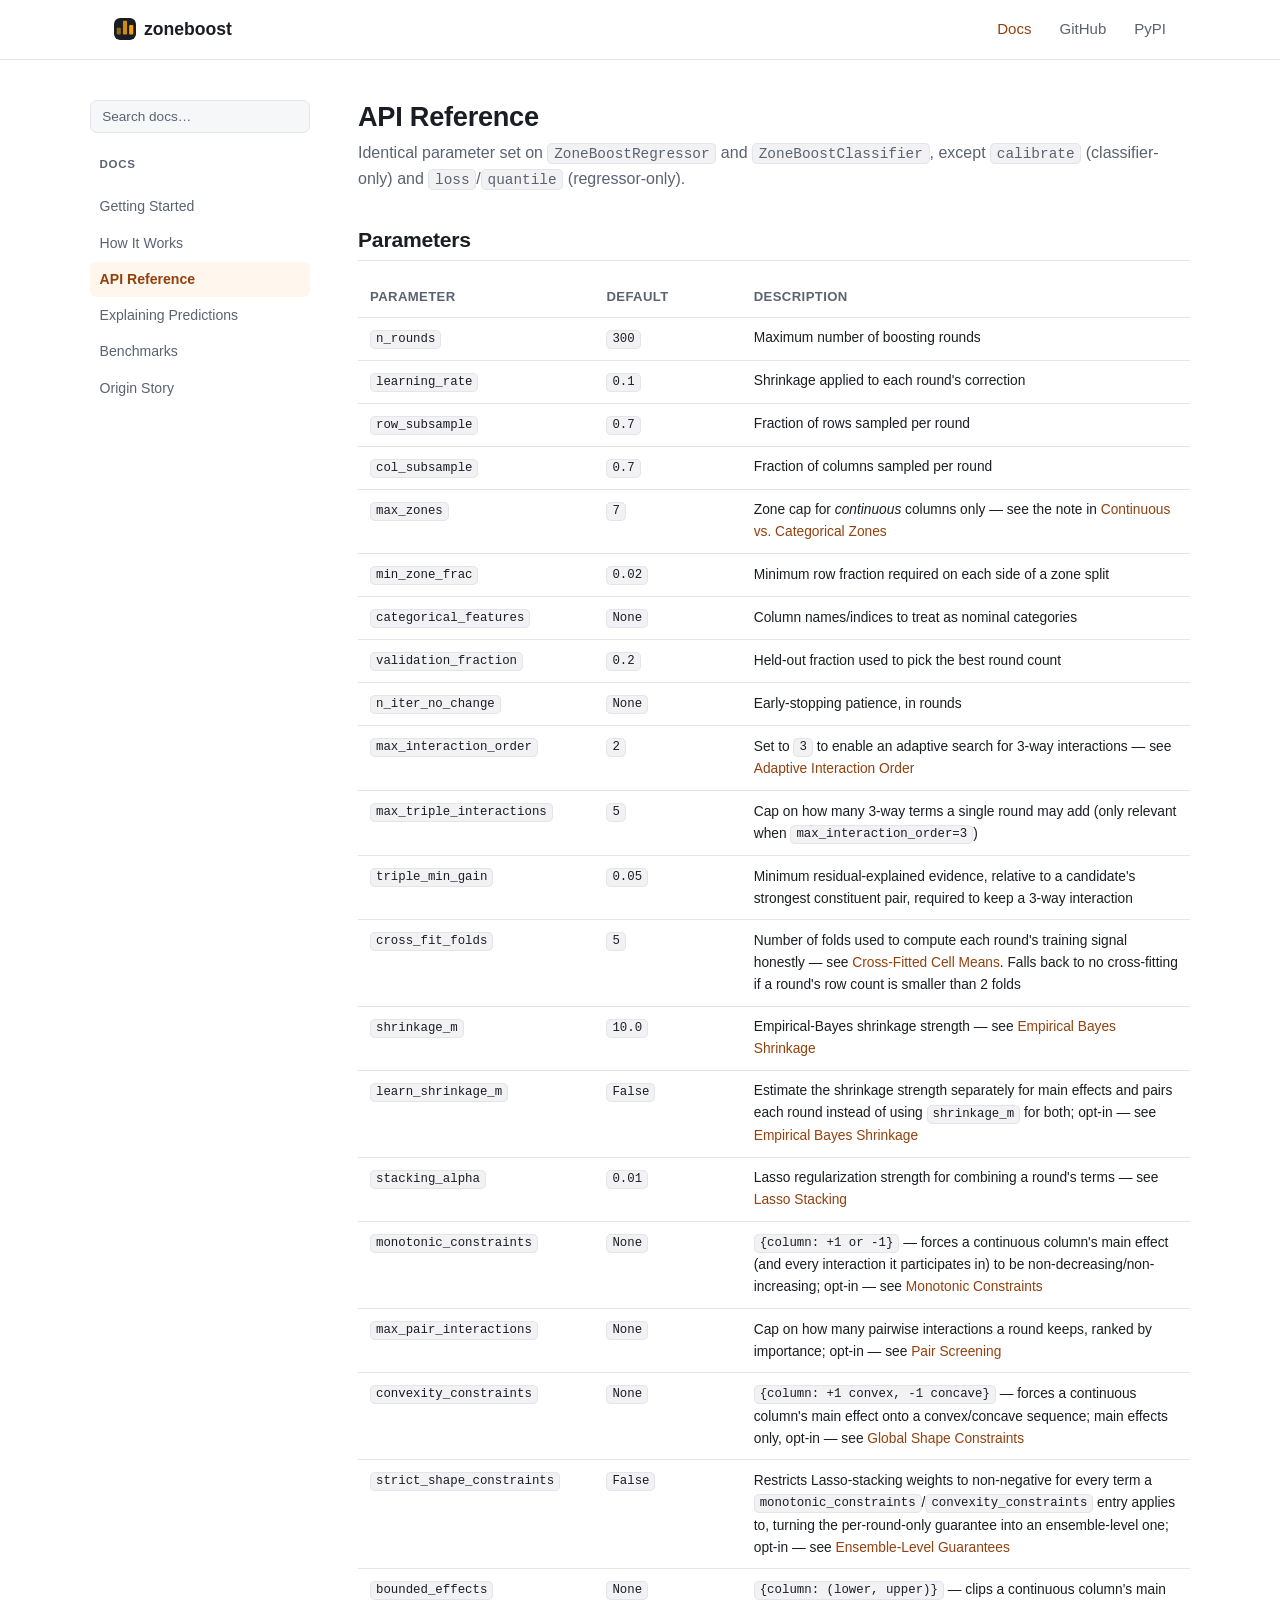
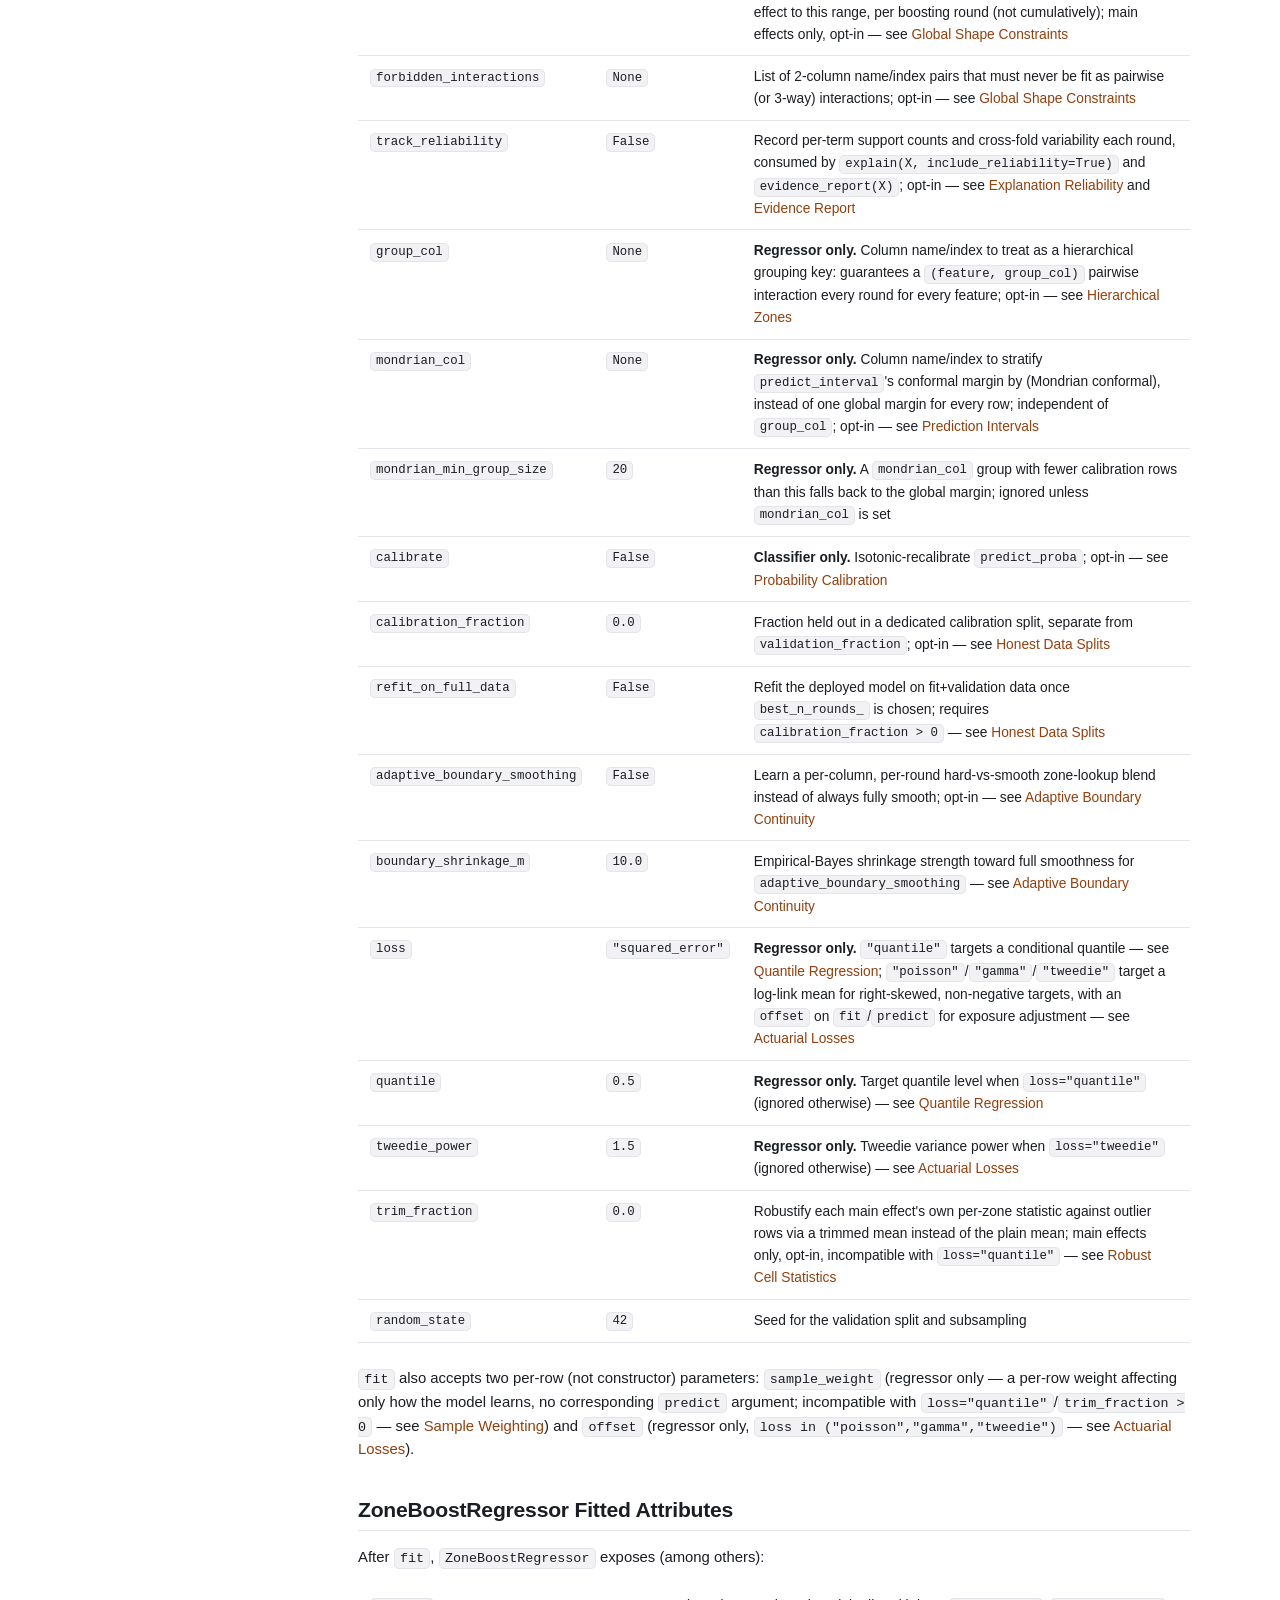
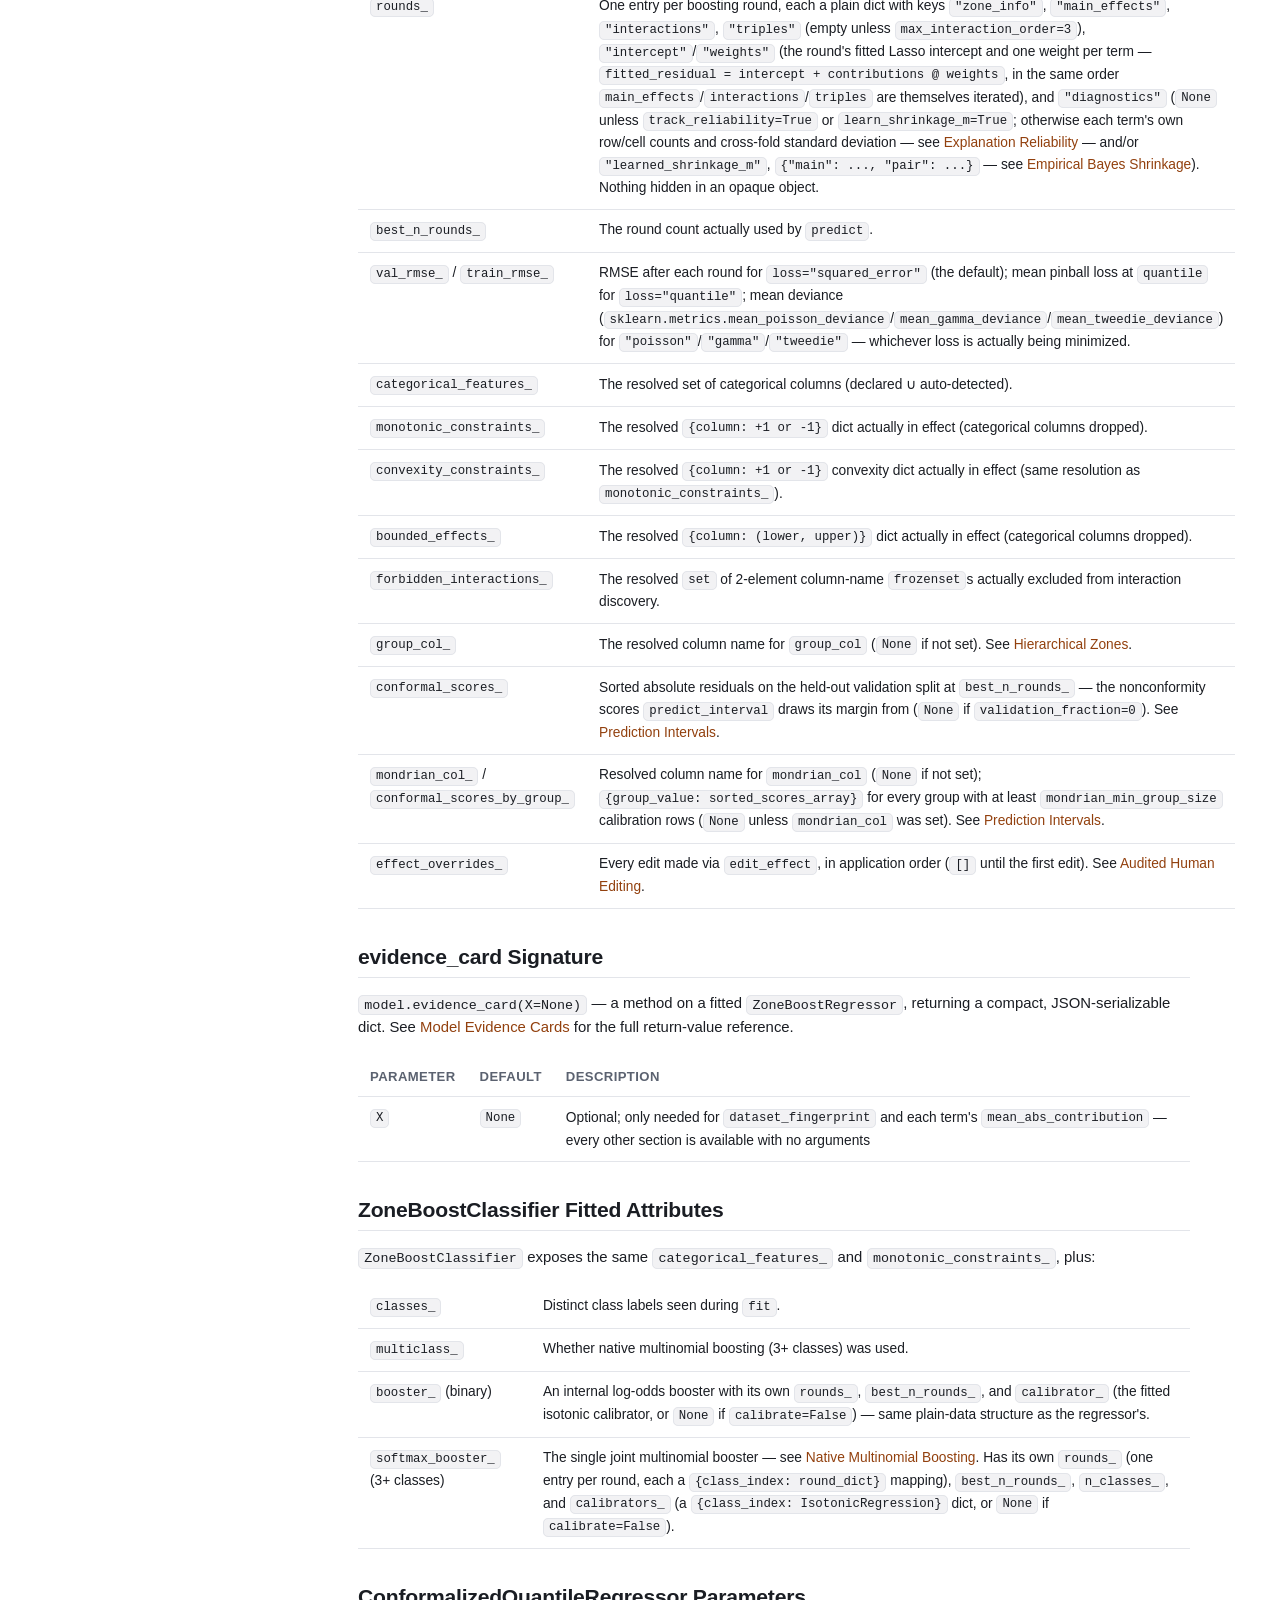
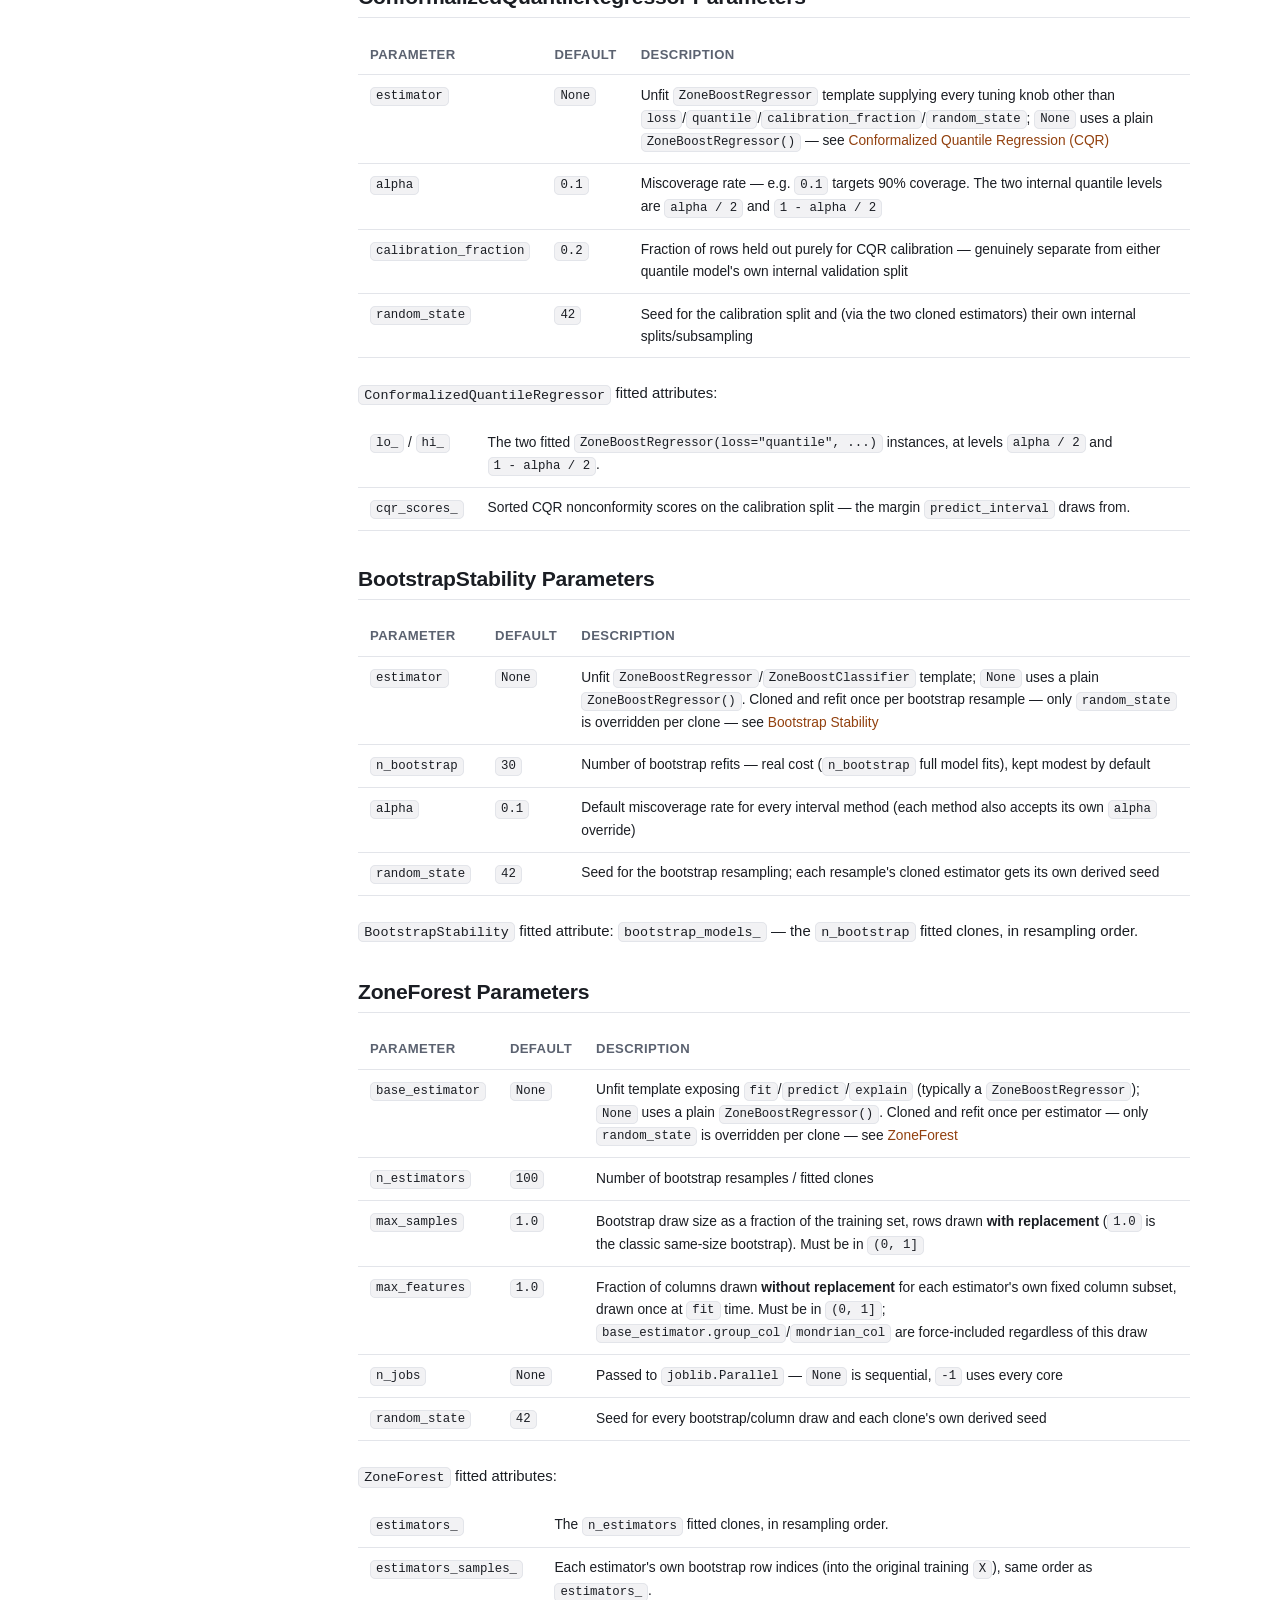
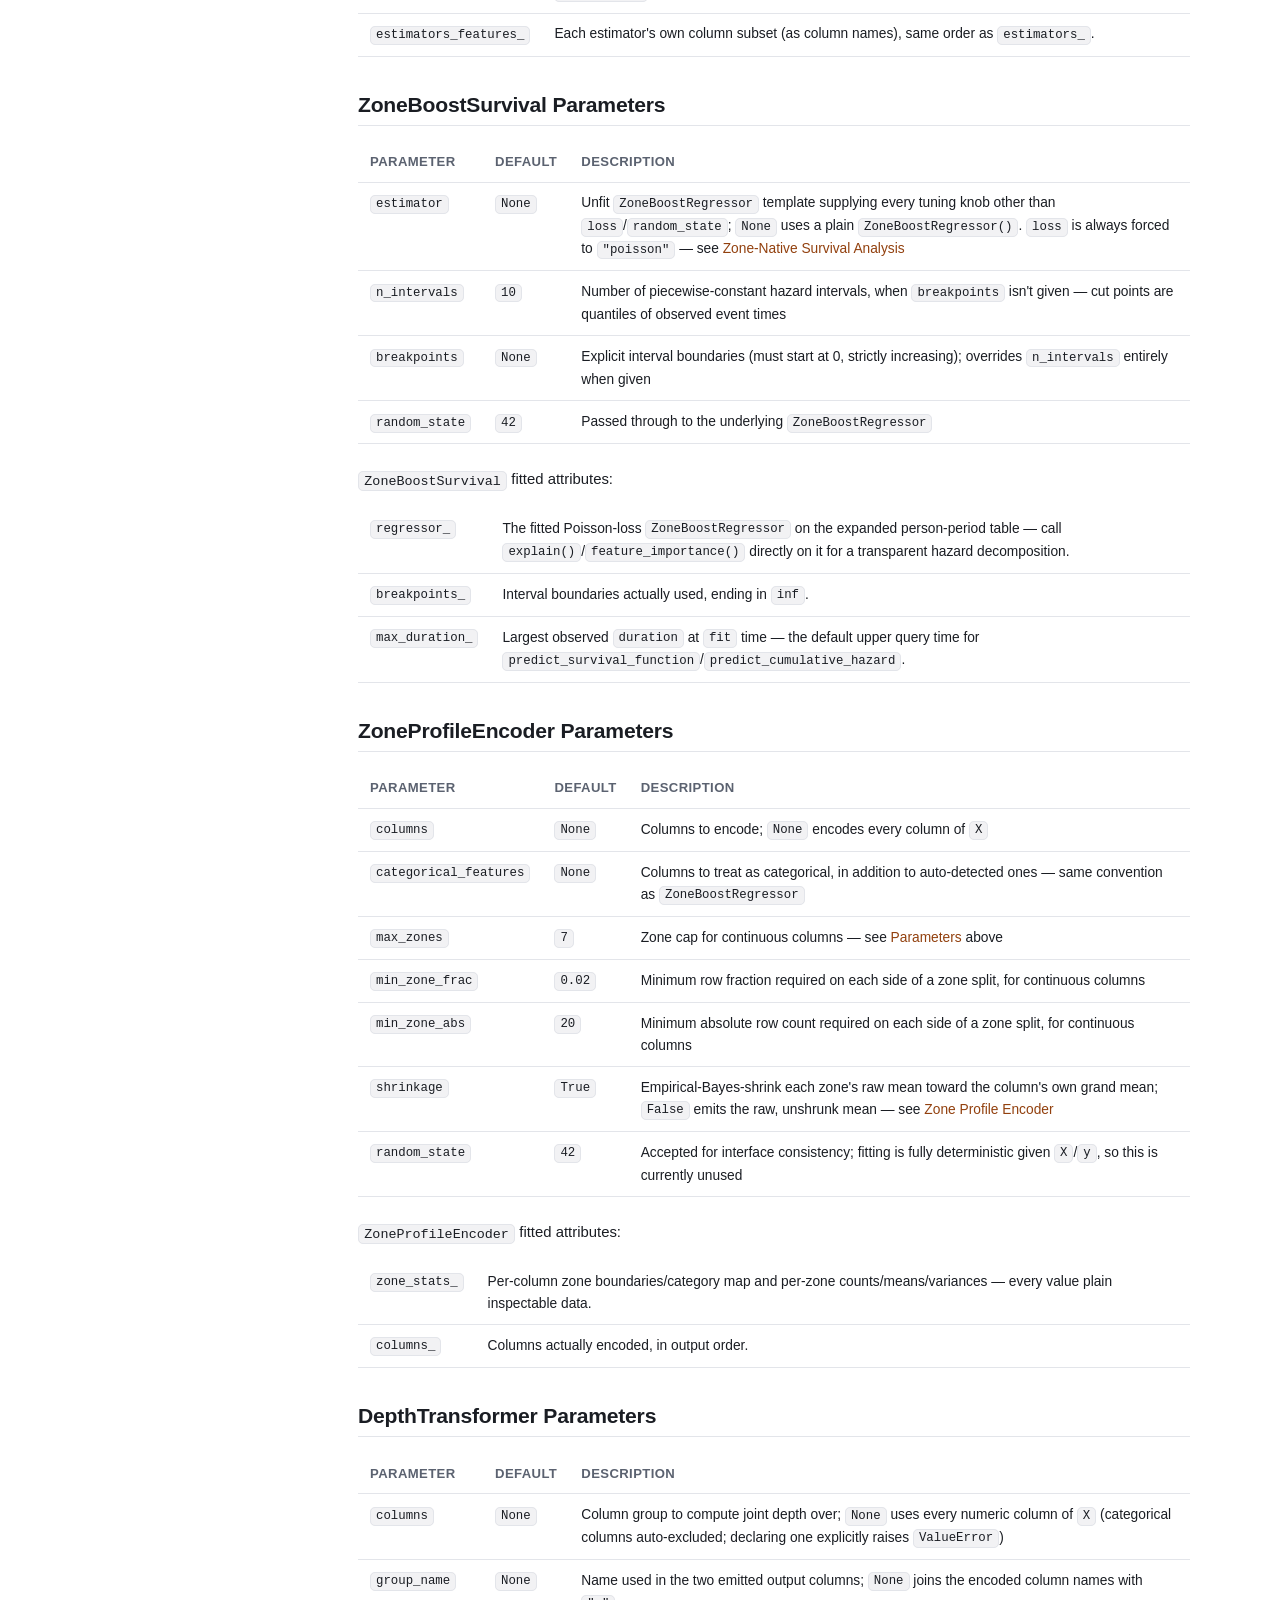
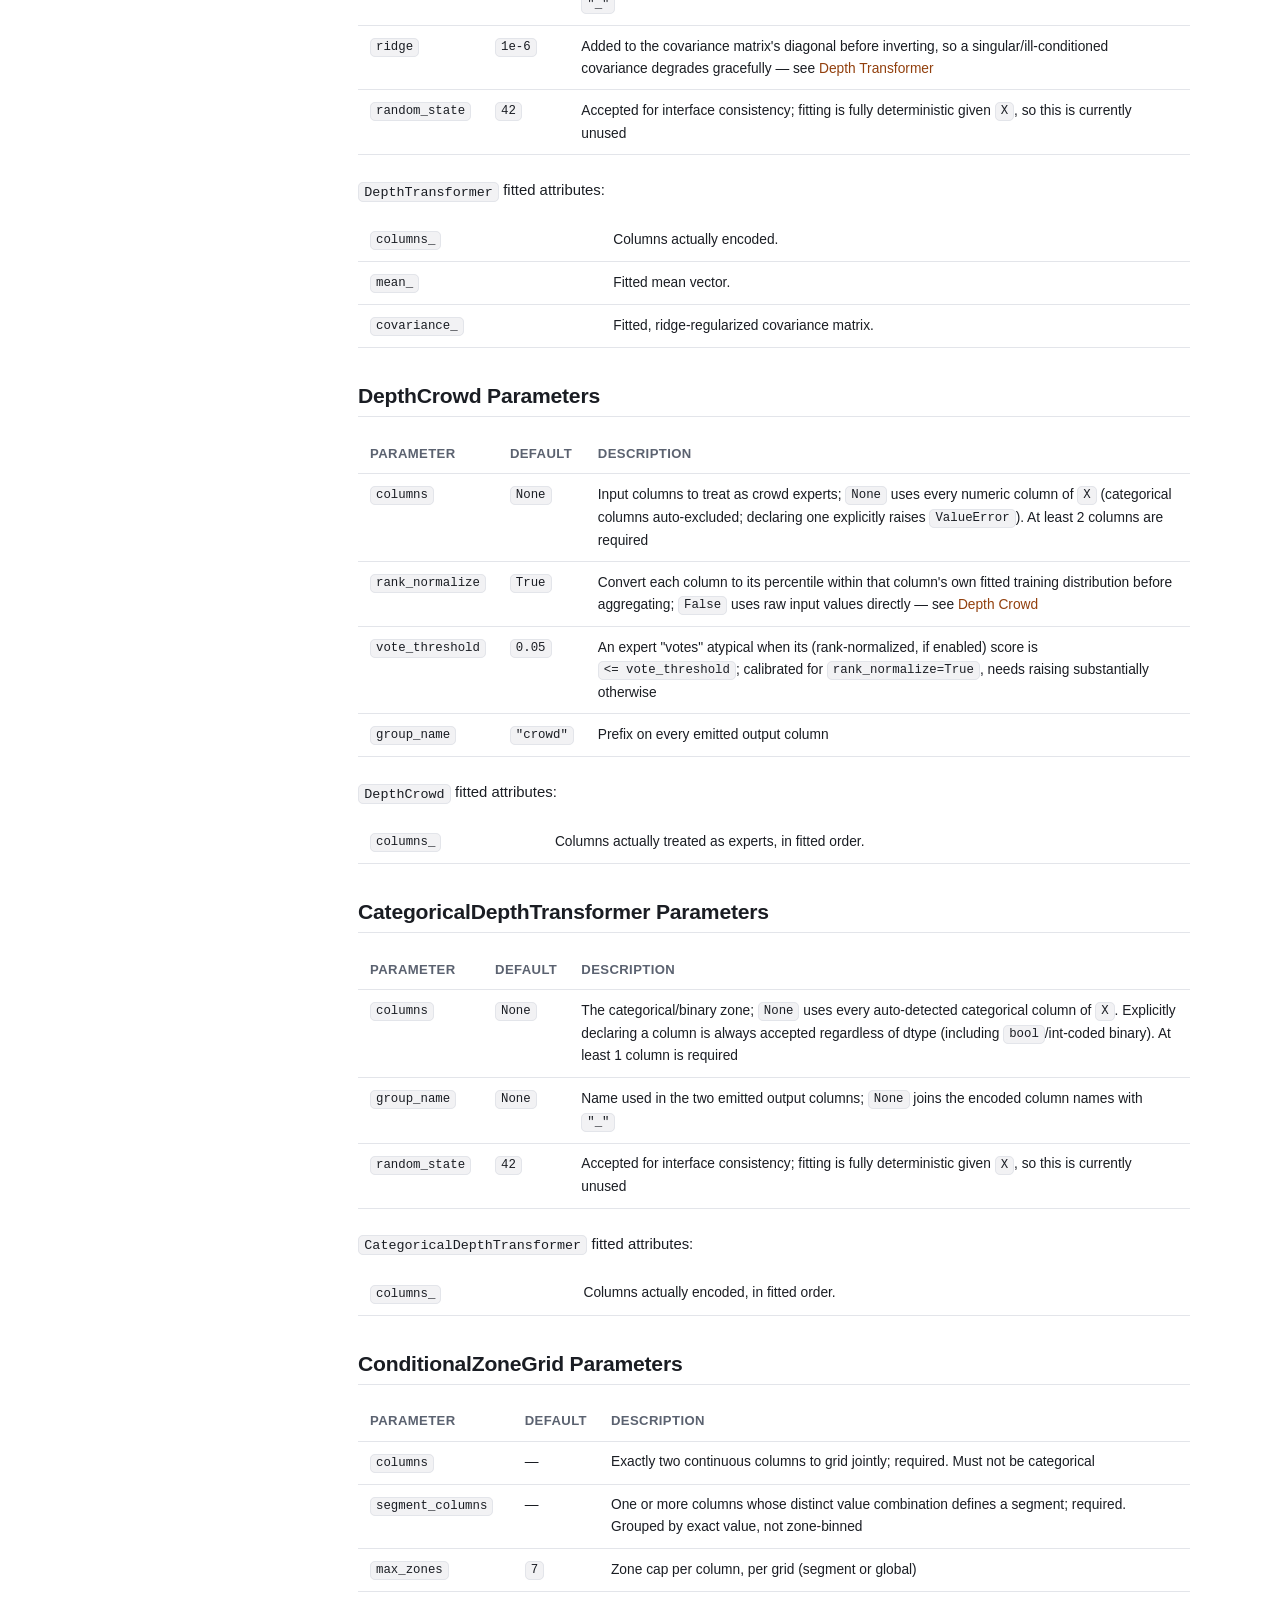
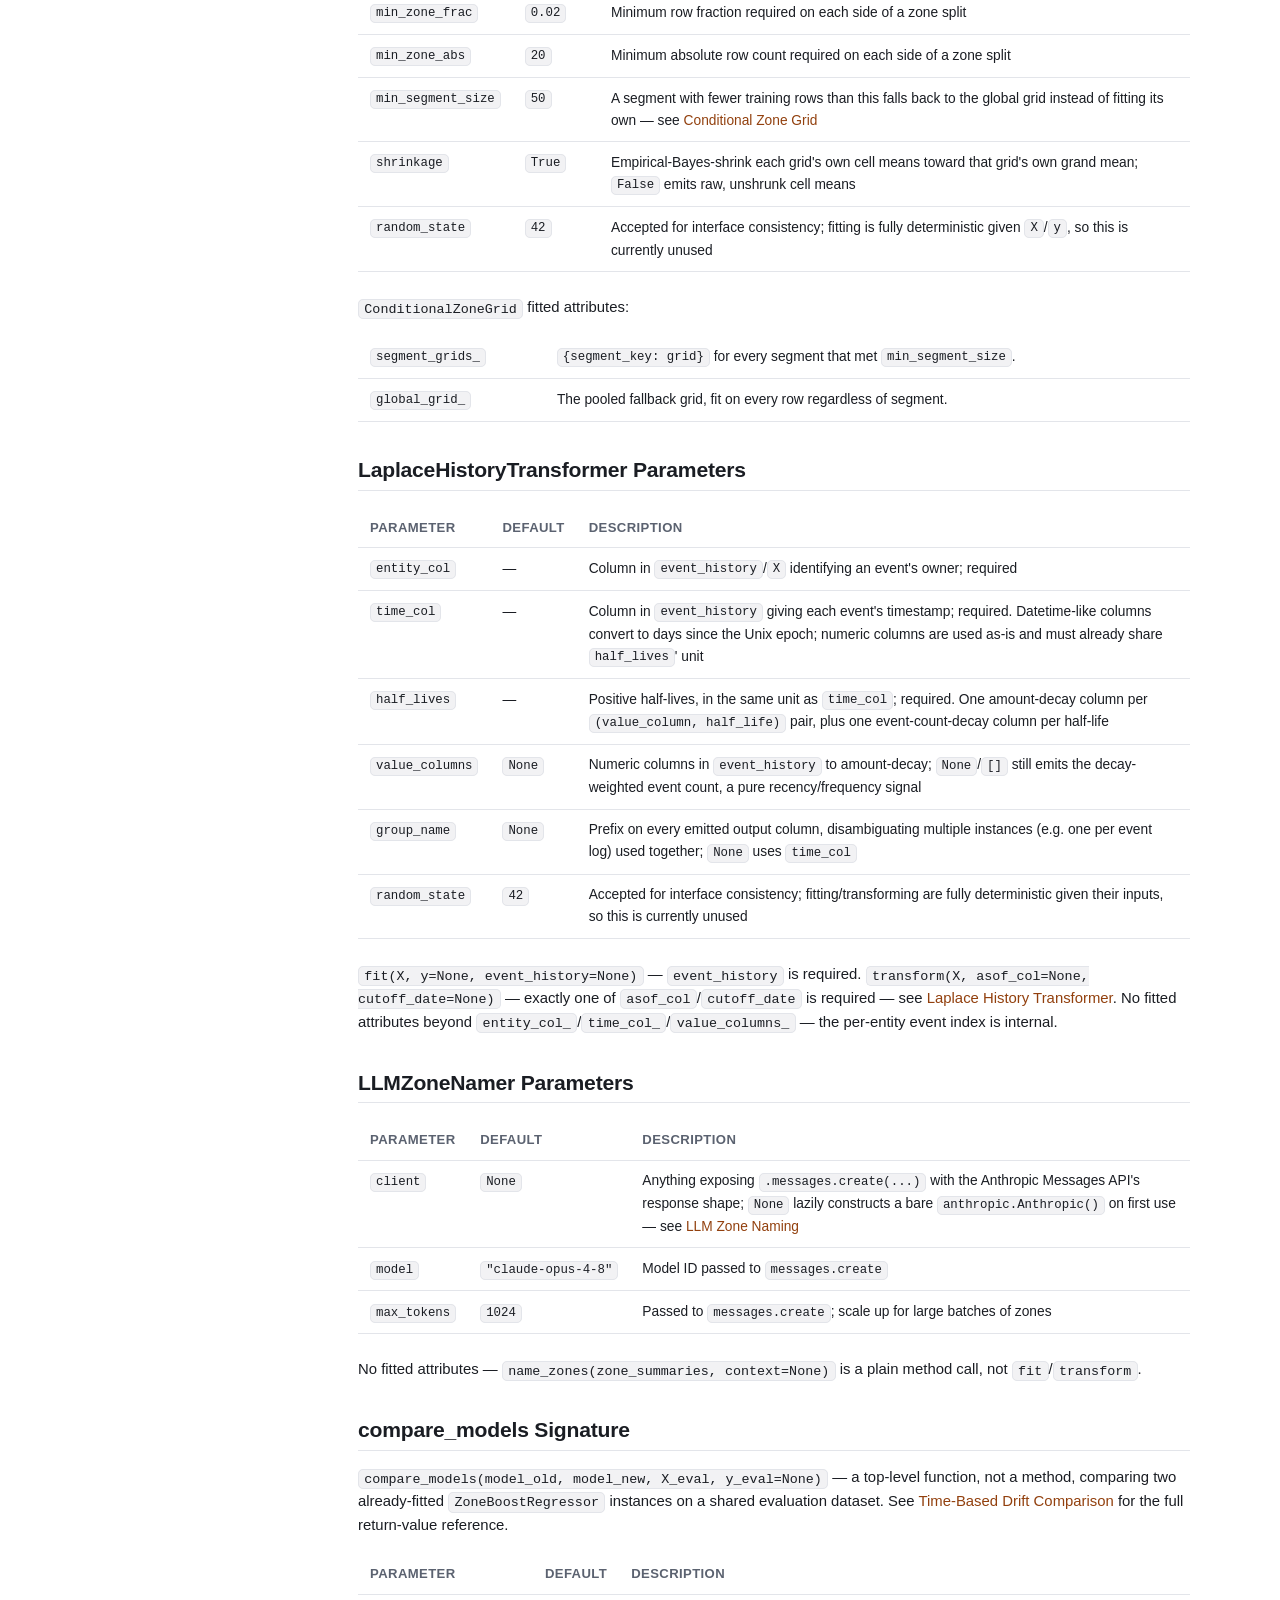
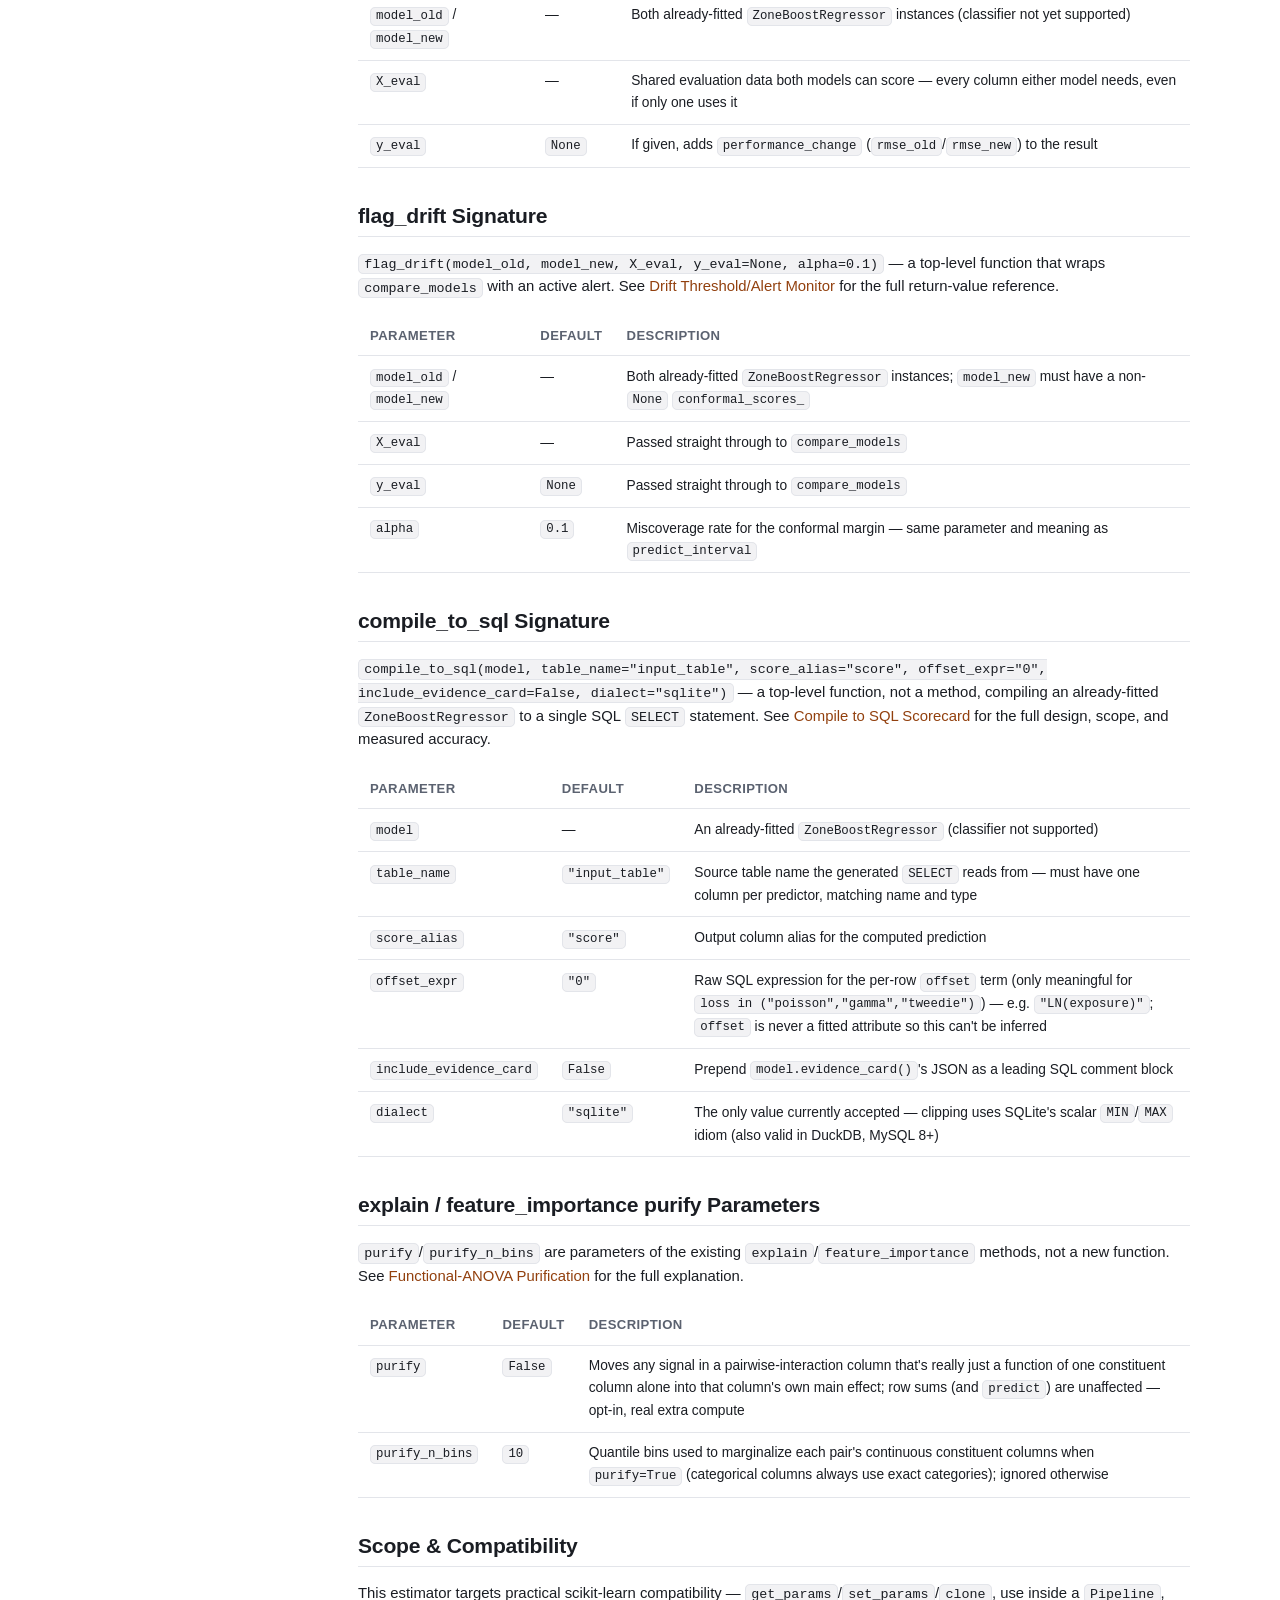
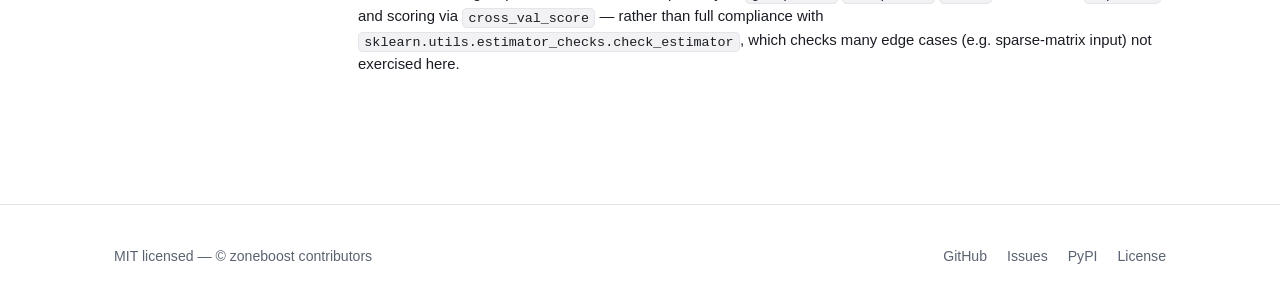
==== commit c47d6a18: "Add ZoneForest: bagged ensemble of zone-based estimators Bootstrap-resamples rows and subsamples col" ====
--- a/docs/api-reference.html
+++ b/docs/api-reference.html
@@ -173,6 +173,27 @@
     <code>bootstrap_models_</code> — the <code>n_bootstrap</code> fitted clones, in
     resampling order.</p>
 
+    <h2 id="zoneforest-parameters">ZoneForest Parameters</h2>
+    <table>
+      <thead><tr><th>Parameter</th><th>Default</th><th>Description</th></tr></thead>
+      <tbody>
+        <tr><td><code>base_estimator</code></td><td><code>None</code></td><td>Unfit template exposing <code>fit</code>/<code>predict</code>/<code>explain</code> (typically a <code>ZoneBoostRegressor</code>); <code>None</code> uses a plain <code>ZoneBoostRegressor()</code>. Cloned and refit once per estimator — only <code>random_state</code> is overridden per clone — see <a href="how-it-works.html#zoneforest">ZoneForest</a></td></tr>
+        <tr><td><code>n_estimators</code></td><td><code>100</code></td><td>Number of bootstrap resamples / fitted clones</td></tr>
+        <tr><td><code>max_samples</code></td><td><code>1.0</code></td><td>Bootstrap draw size as a fraction of the training set, rows drawn <strong>with replacement</strong> (<code>1.0</code> is the classic same-size bootstrap). Must be in <code>(0, 1]</code></td></tr>
+        <tr><td><code>max_features</code></td><td><code>1.0</code></td><td>Fraction of columns drawn <strong>without replacement</strong> for each estimator's own fixed column subset, drawn once at <code>fit</code> time. Must be in <code>(0, 1]</code>; <code>base_estimator.group_col</code>/<code>mondrian_col</code> are force-included regardless of this draw</td></tr>
+        <tr><td><code>n_jobs</code></td><td><code>None</code></td><td>Passed to <code>joblib.Parallel</code> — <code>None</code> is sequential, <code>-1</code> uses every core</td></tr>
+        <tr><td><code>random_state</code></td><td><code>42</code></td><td>Seed for every bootstrap/column draw and each clone's own derived seed</td></tr>
+      </tbody>
+    </table>
+    <p><code>ZoneForest</code> fitted attributes:</p>
+    <table>
+      <tbody>
+        <tr><td><code>estimators_</code></td><td>The <code>n_estimators</code> fitted clones, in resampling order.</td></tr>
+        <tr><td><code>estimators_samples_</code></td><td>Each estimator's own bootstrap row indices (into the original training <code>X</code>), same order as <code>estimators_</code>.</td></tr>
+        <tr><td><code>estimators_features_</code></td><td>Each estimator's own column subset (as column names), same order as <code>estimators_</code>.</td></tr>
+      </tbody>
+    </table>
+
     <h2 id="survival-parameters">ZoneBoostSurvival Parameters</h2>
     <table>
       <thead><tr><th>Parameter</th><th>Default</th><th>Description</th></tr></thead>
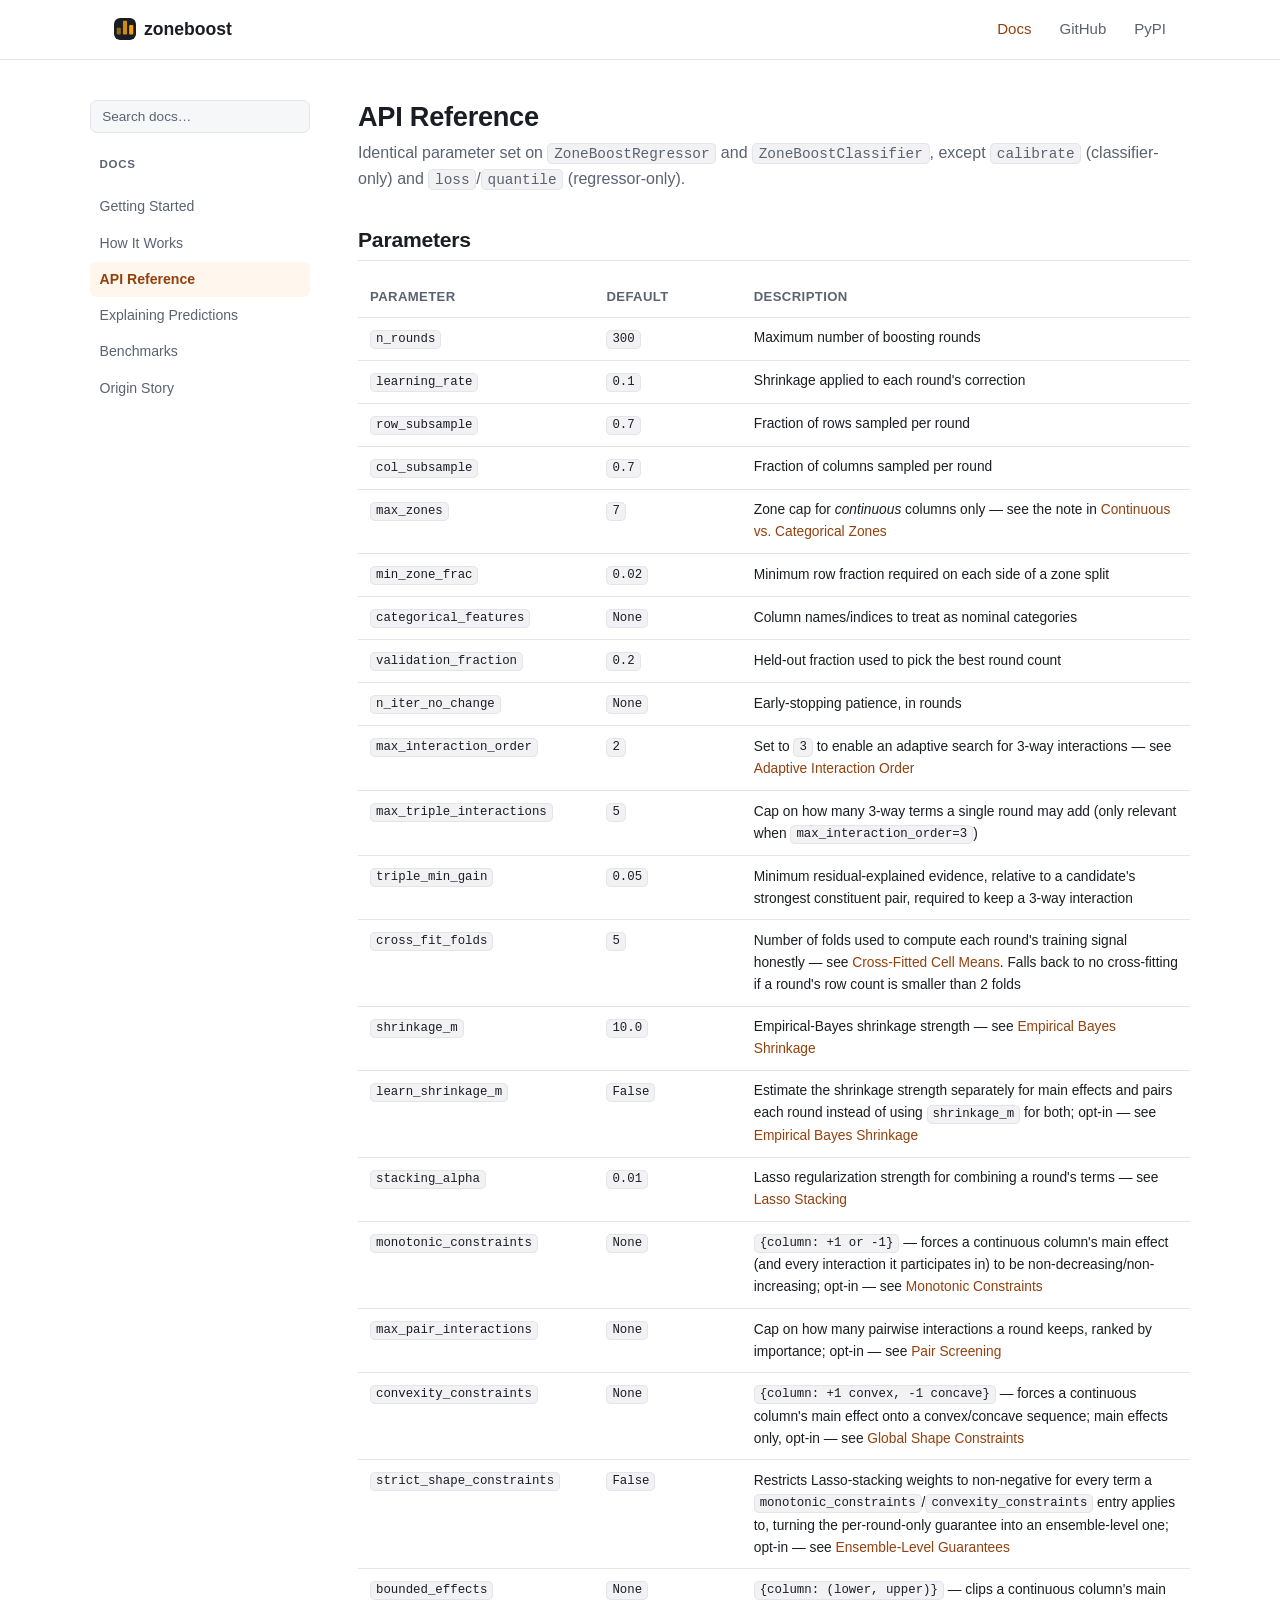
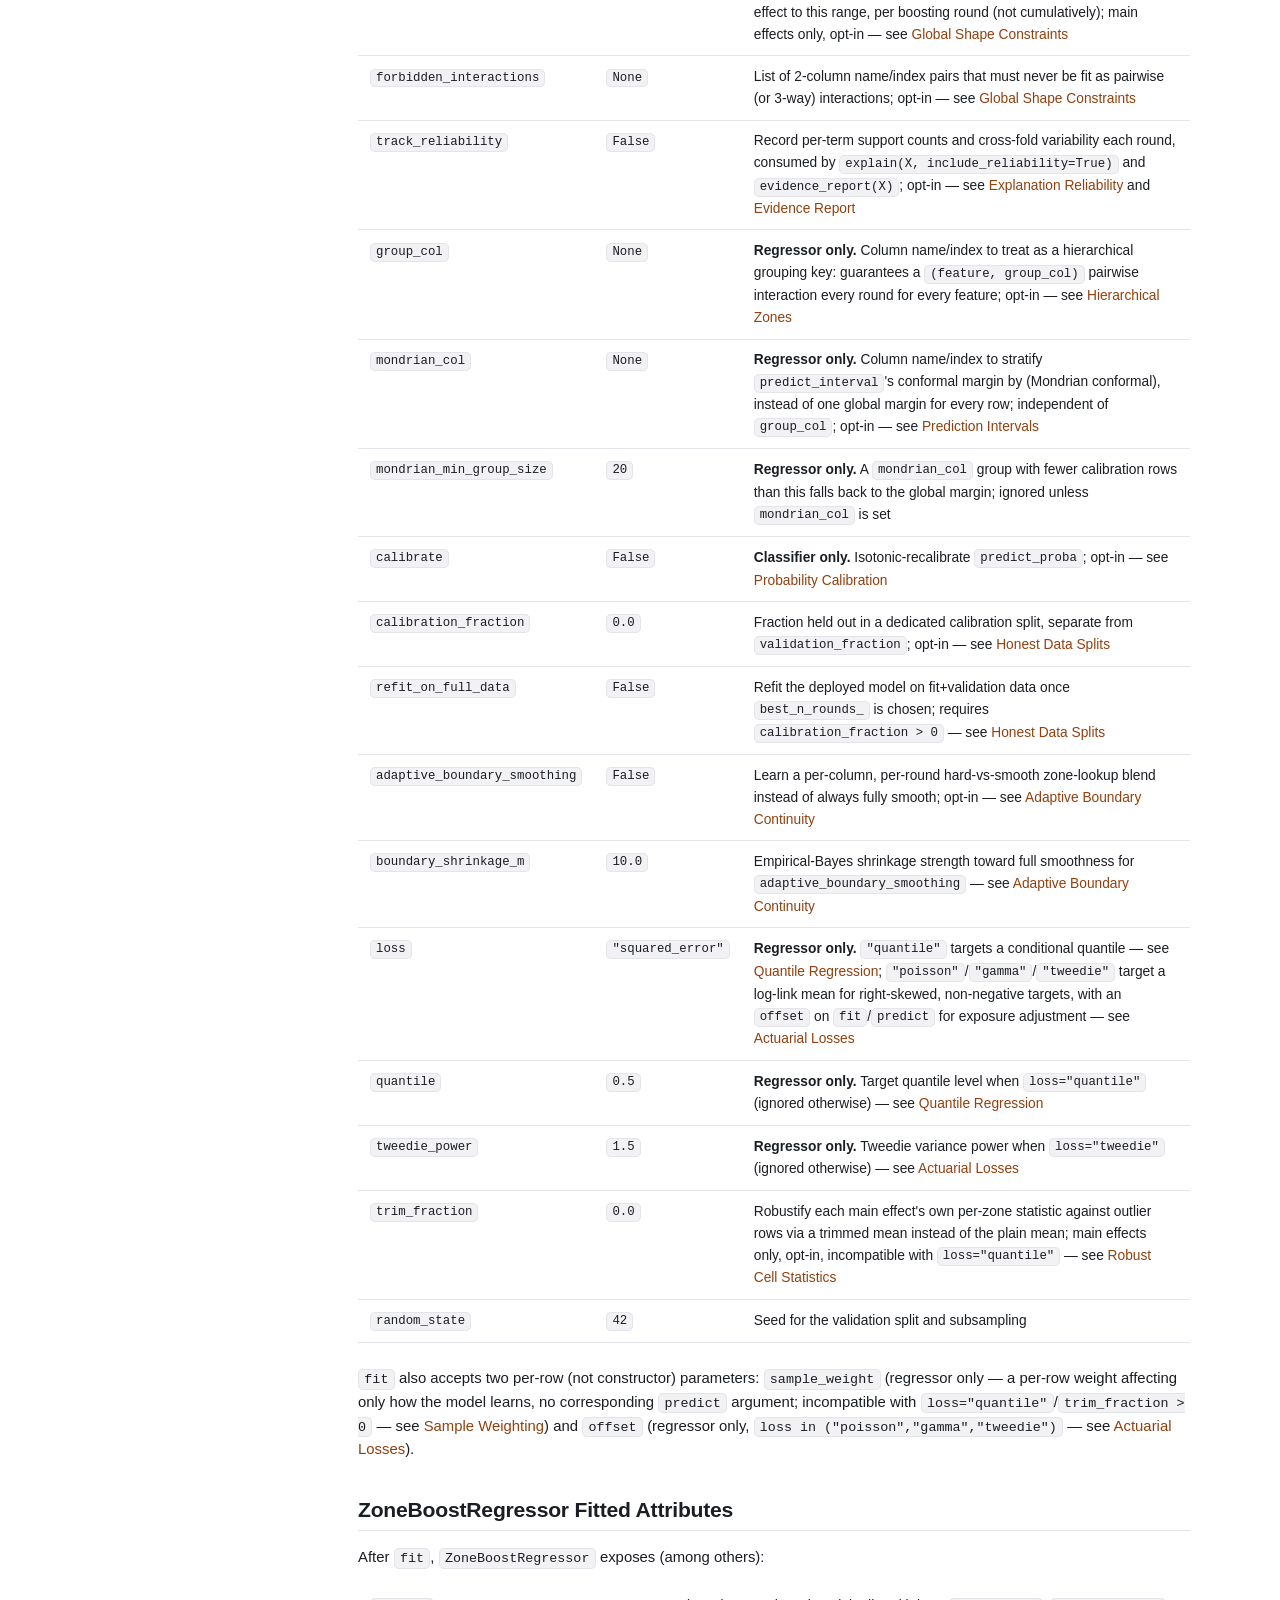
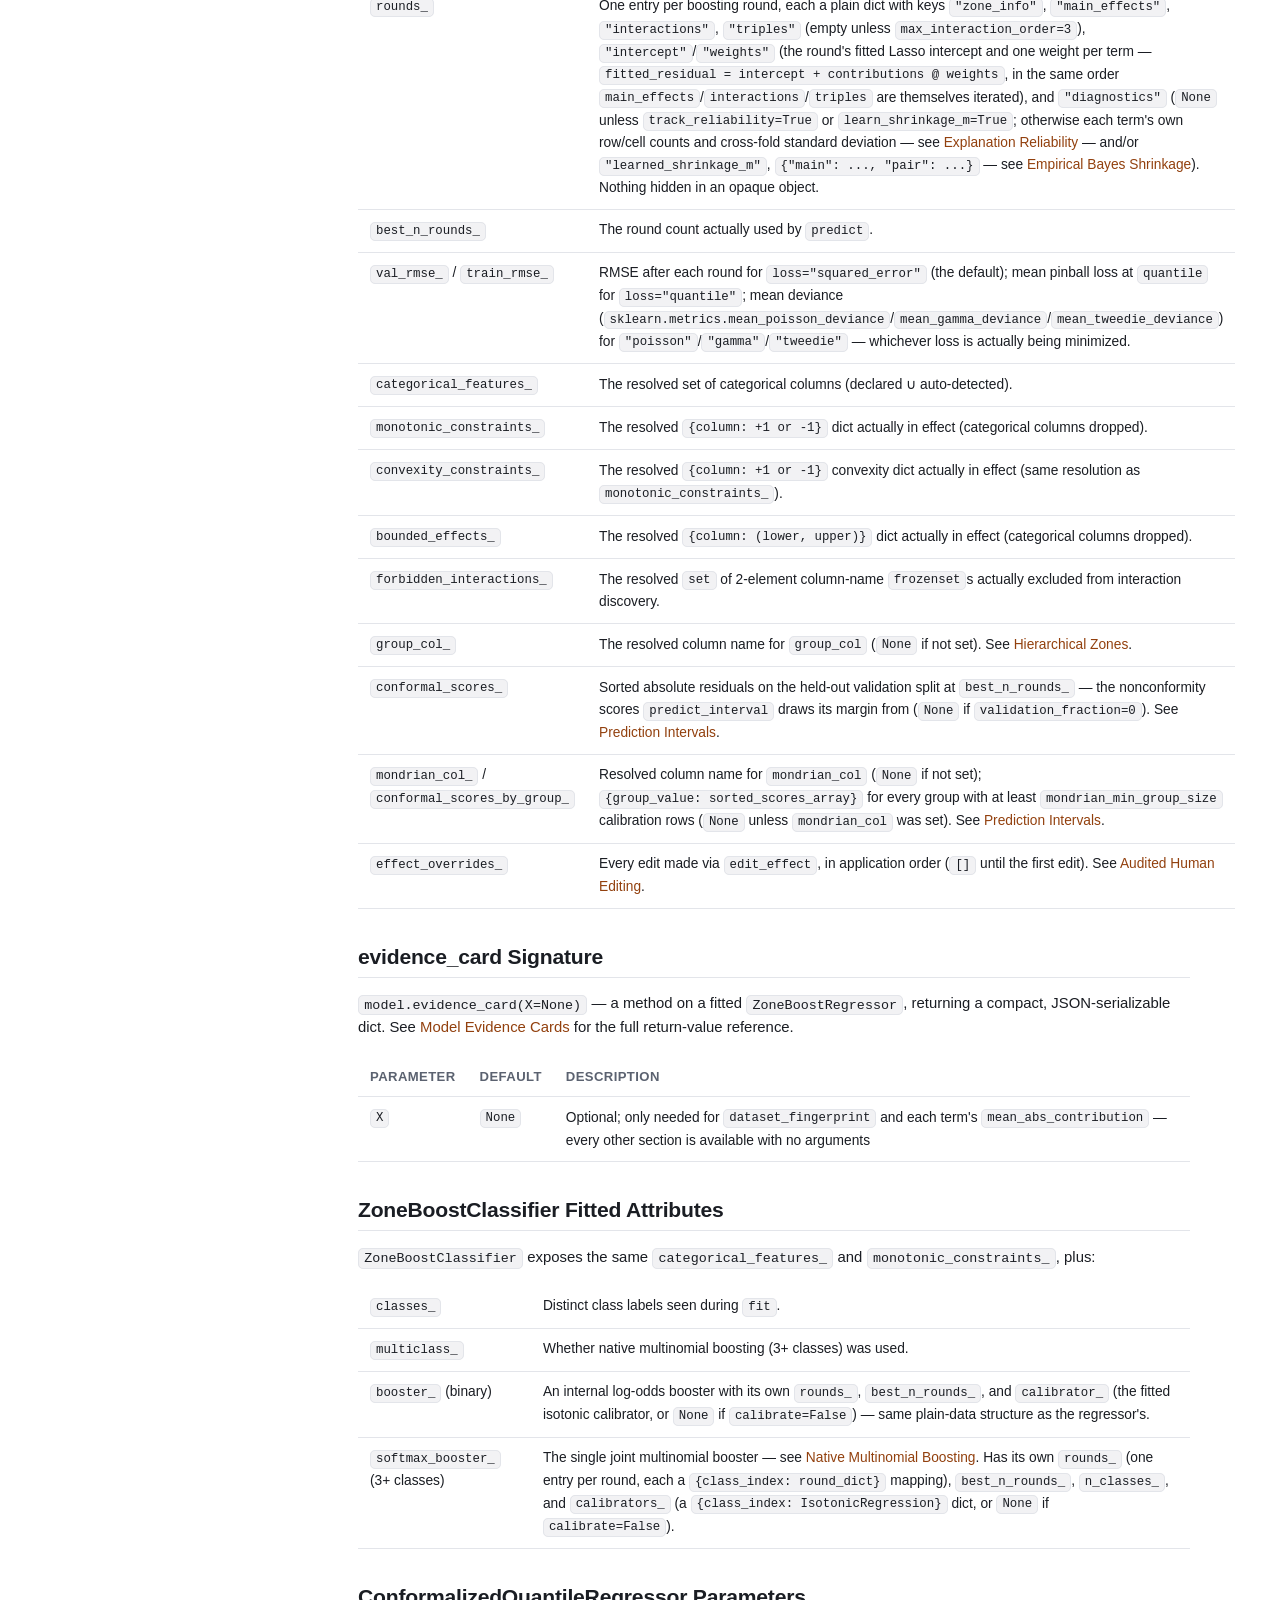
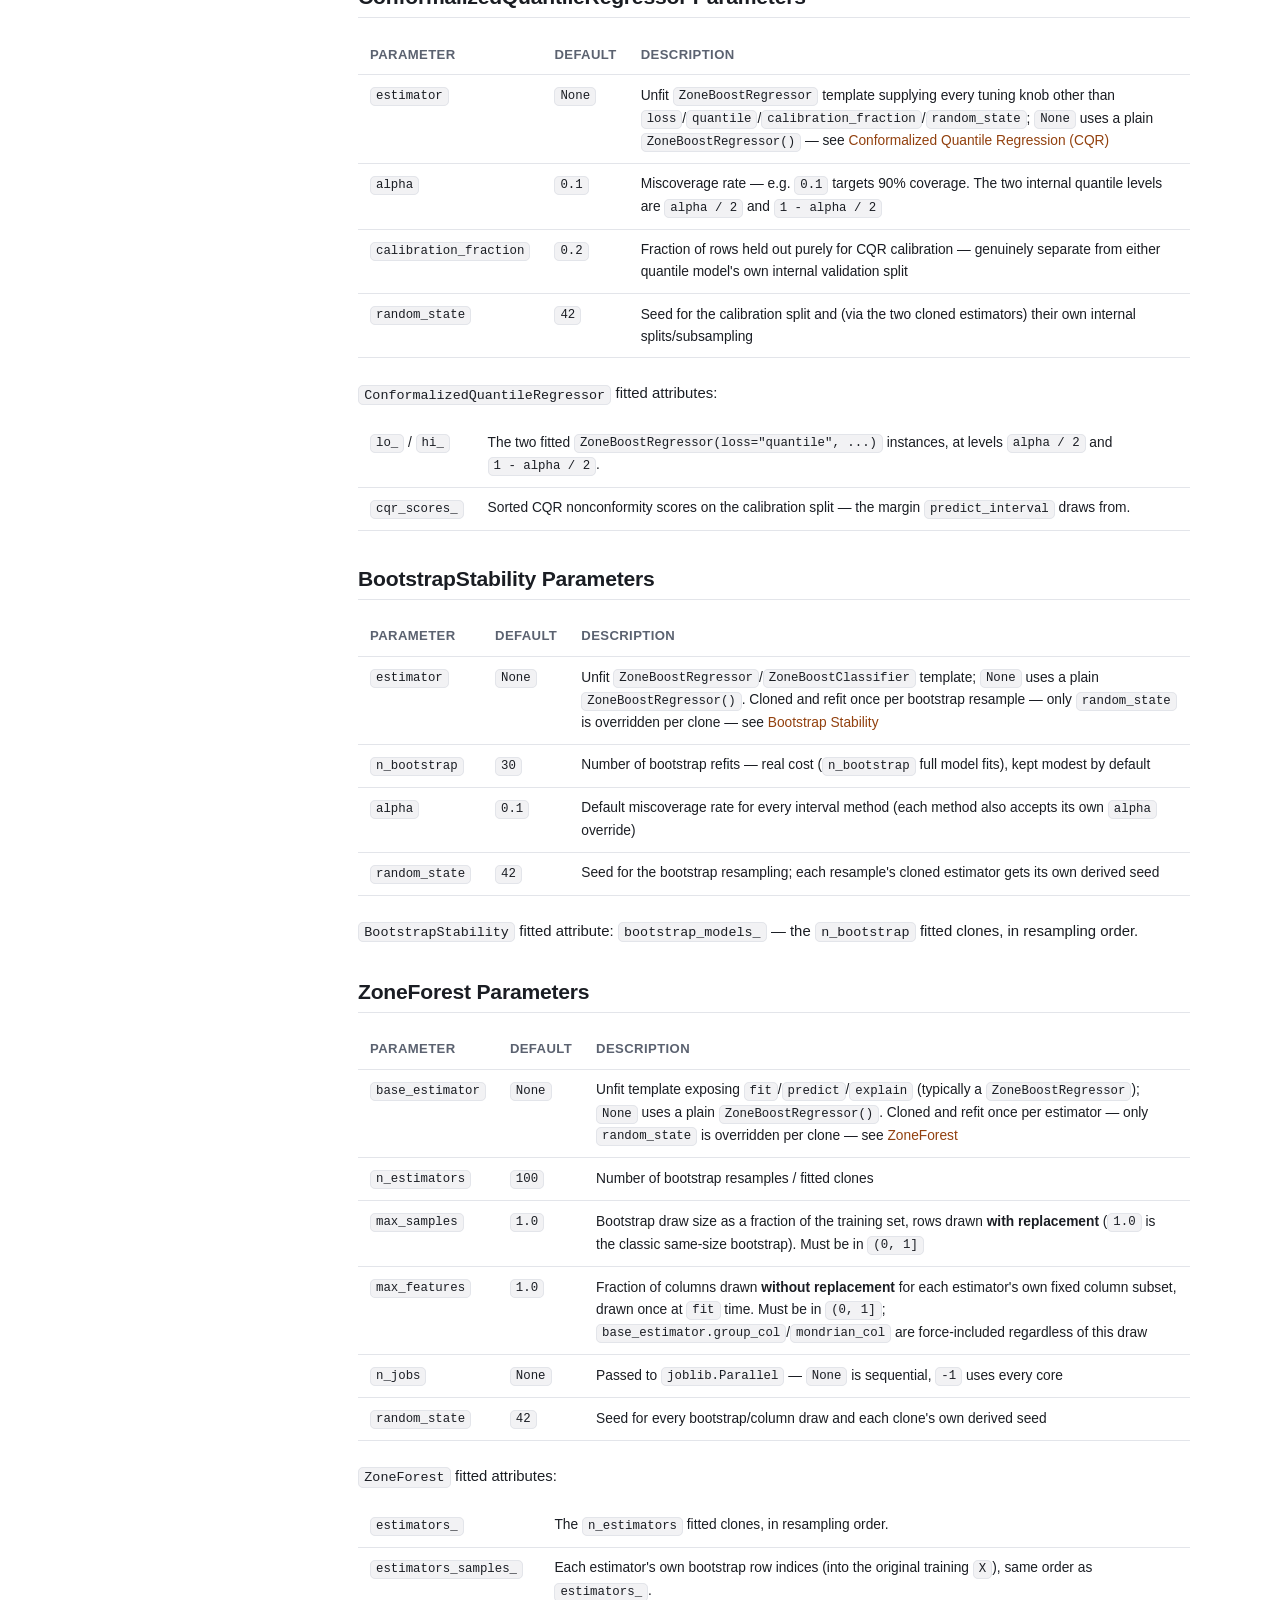
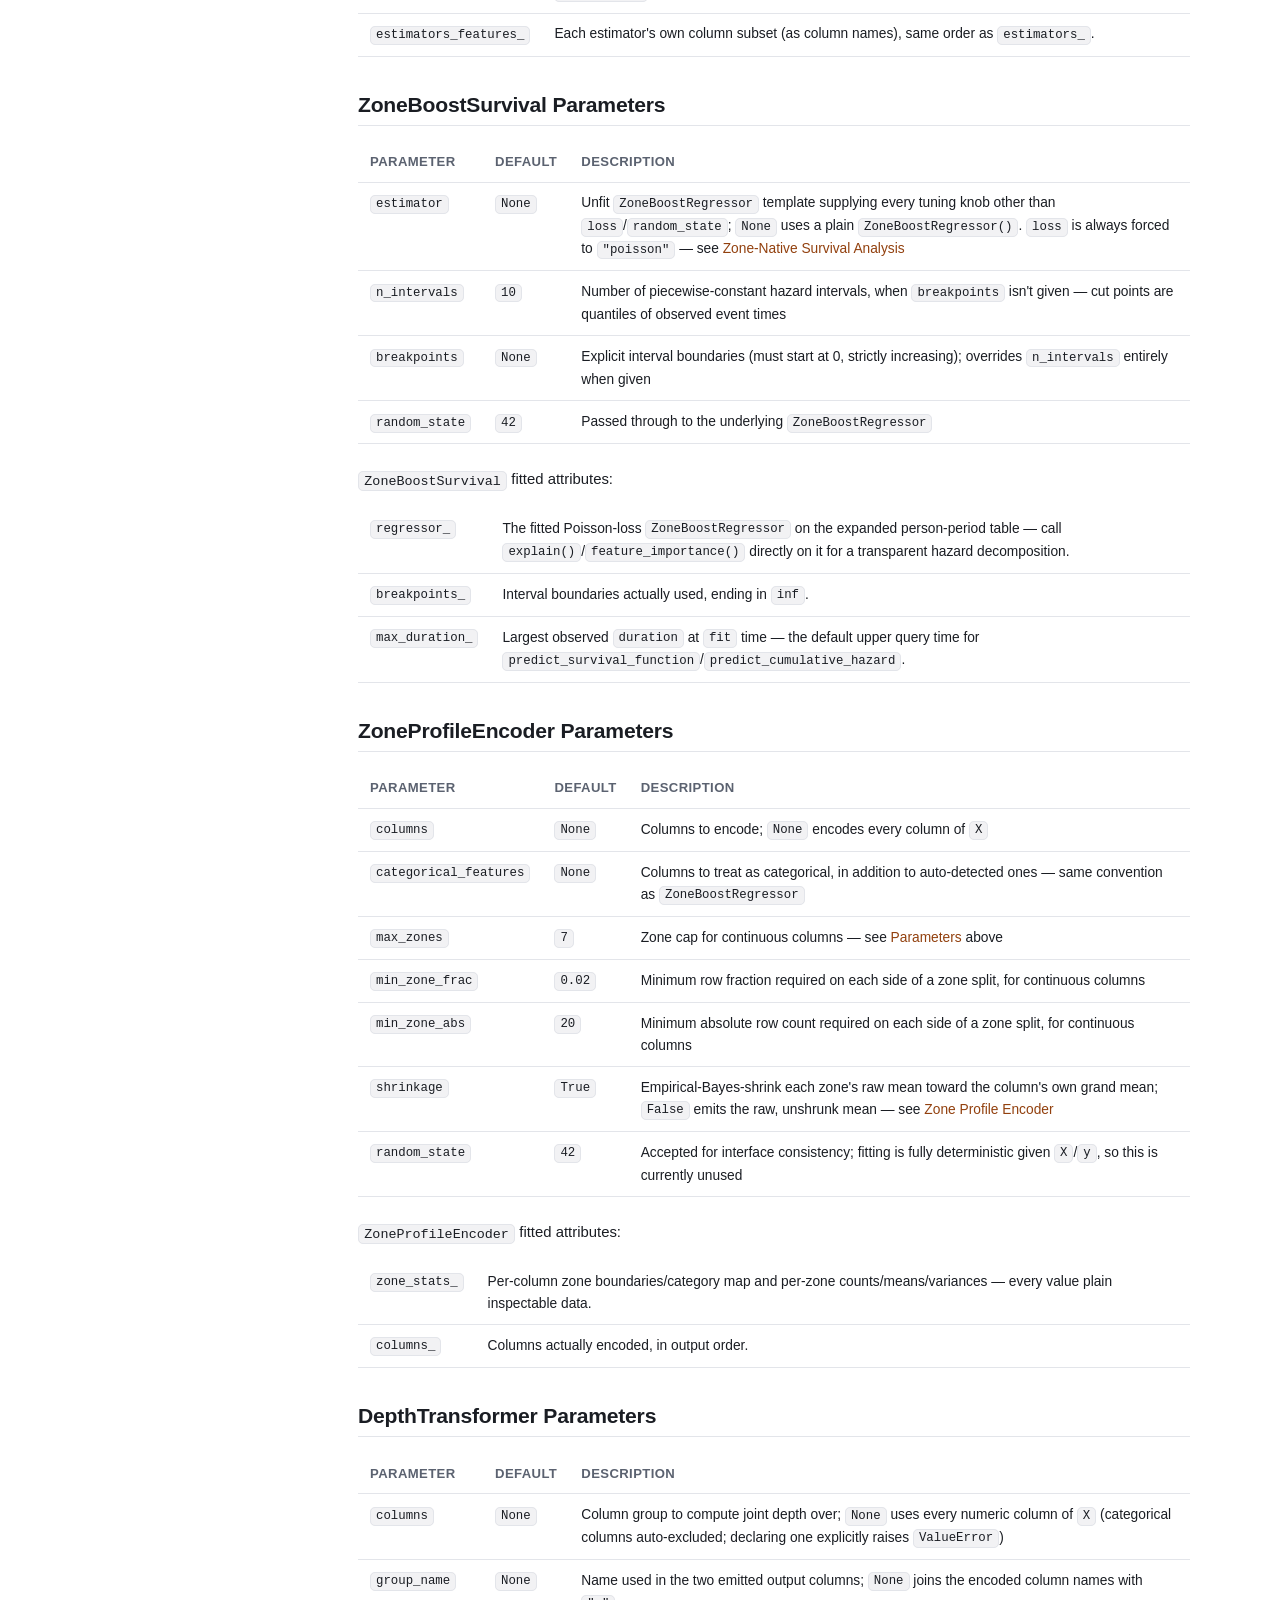
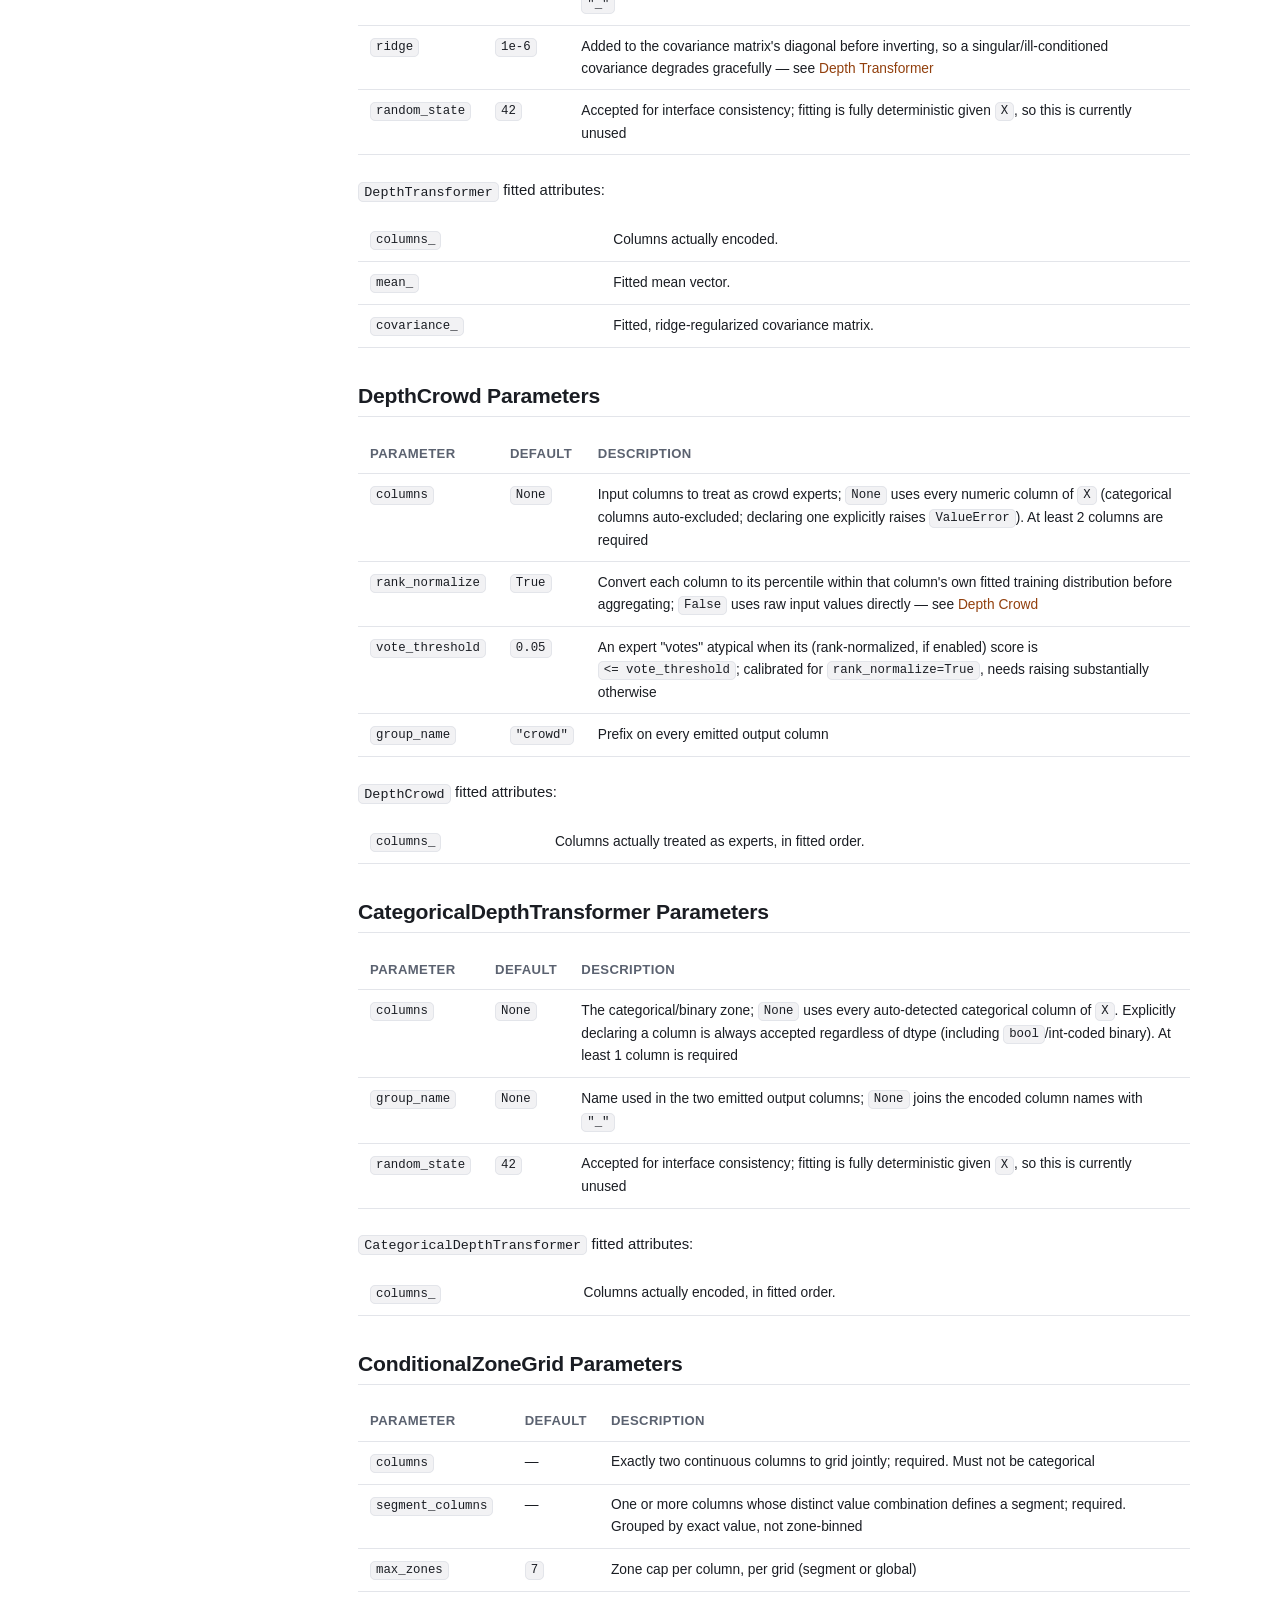
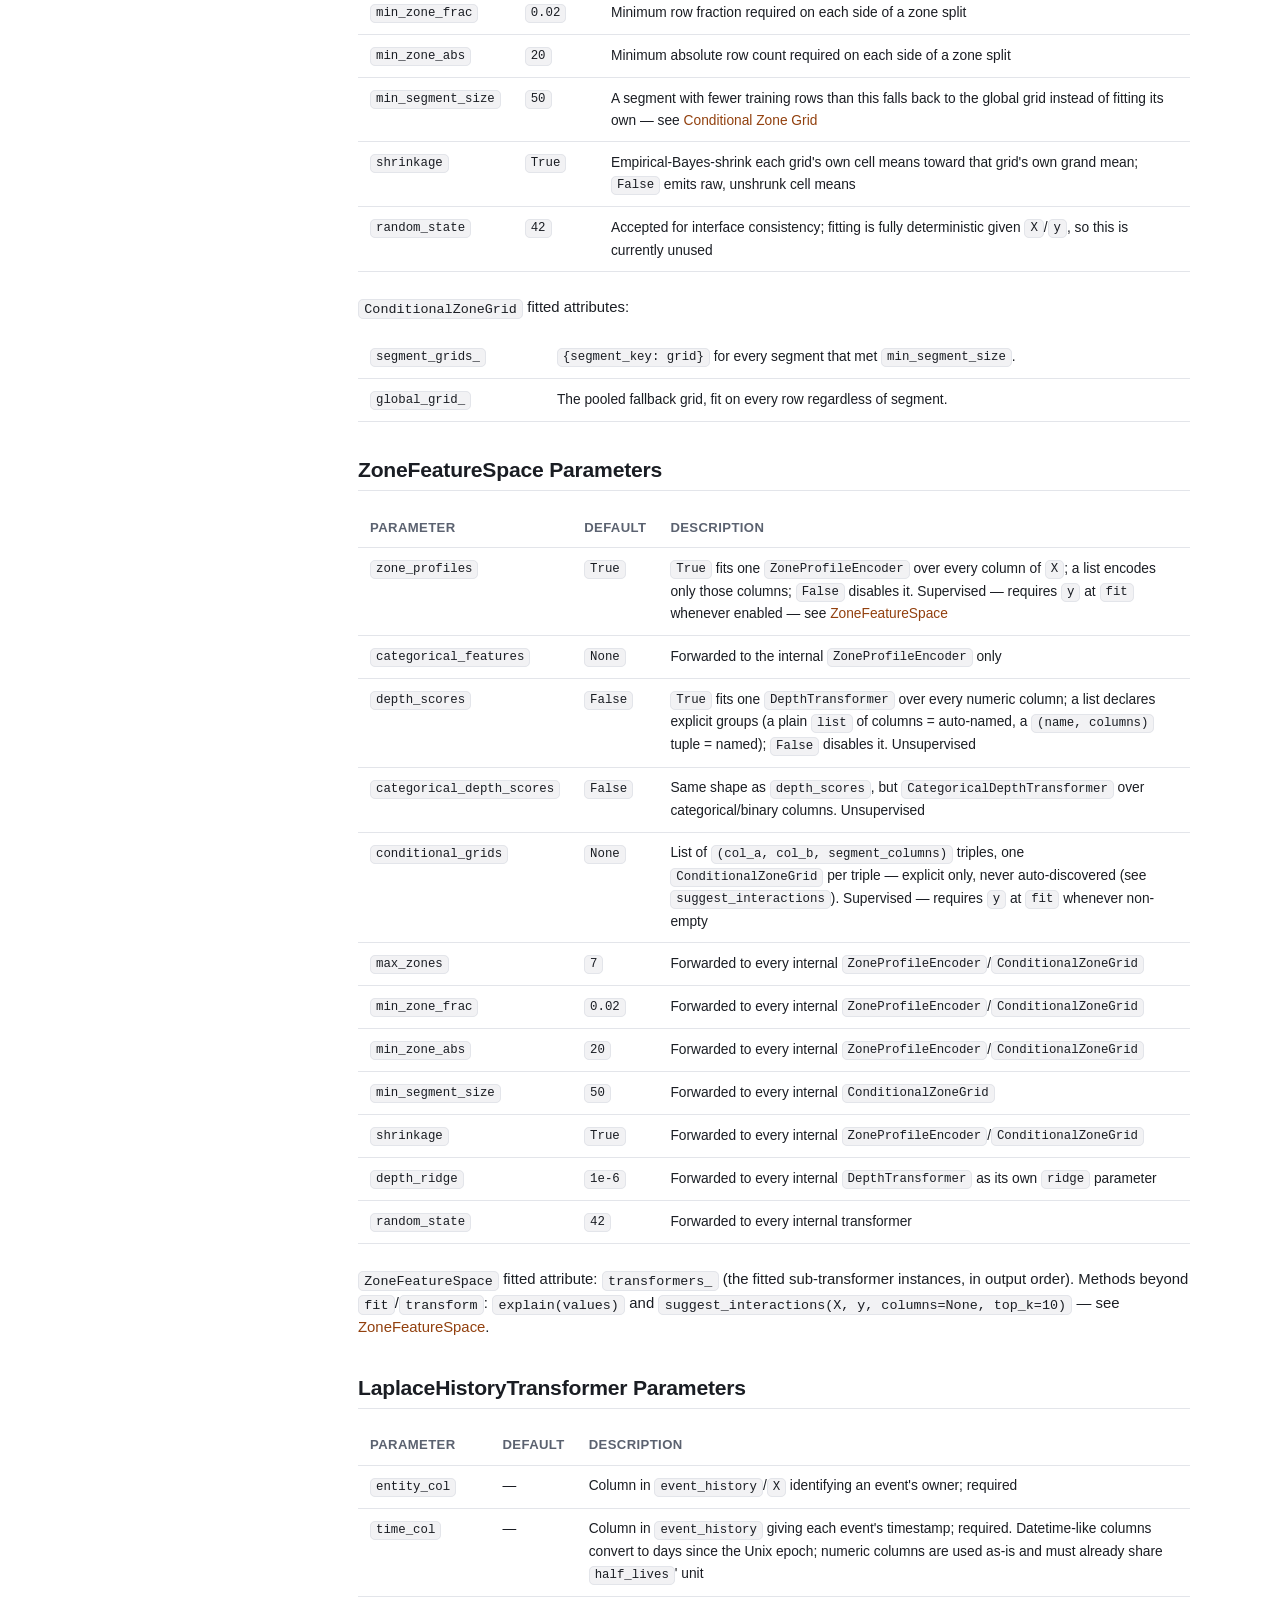
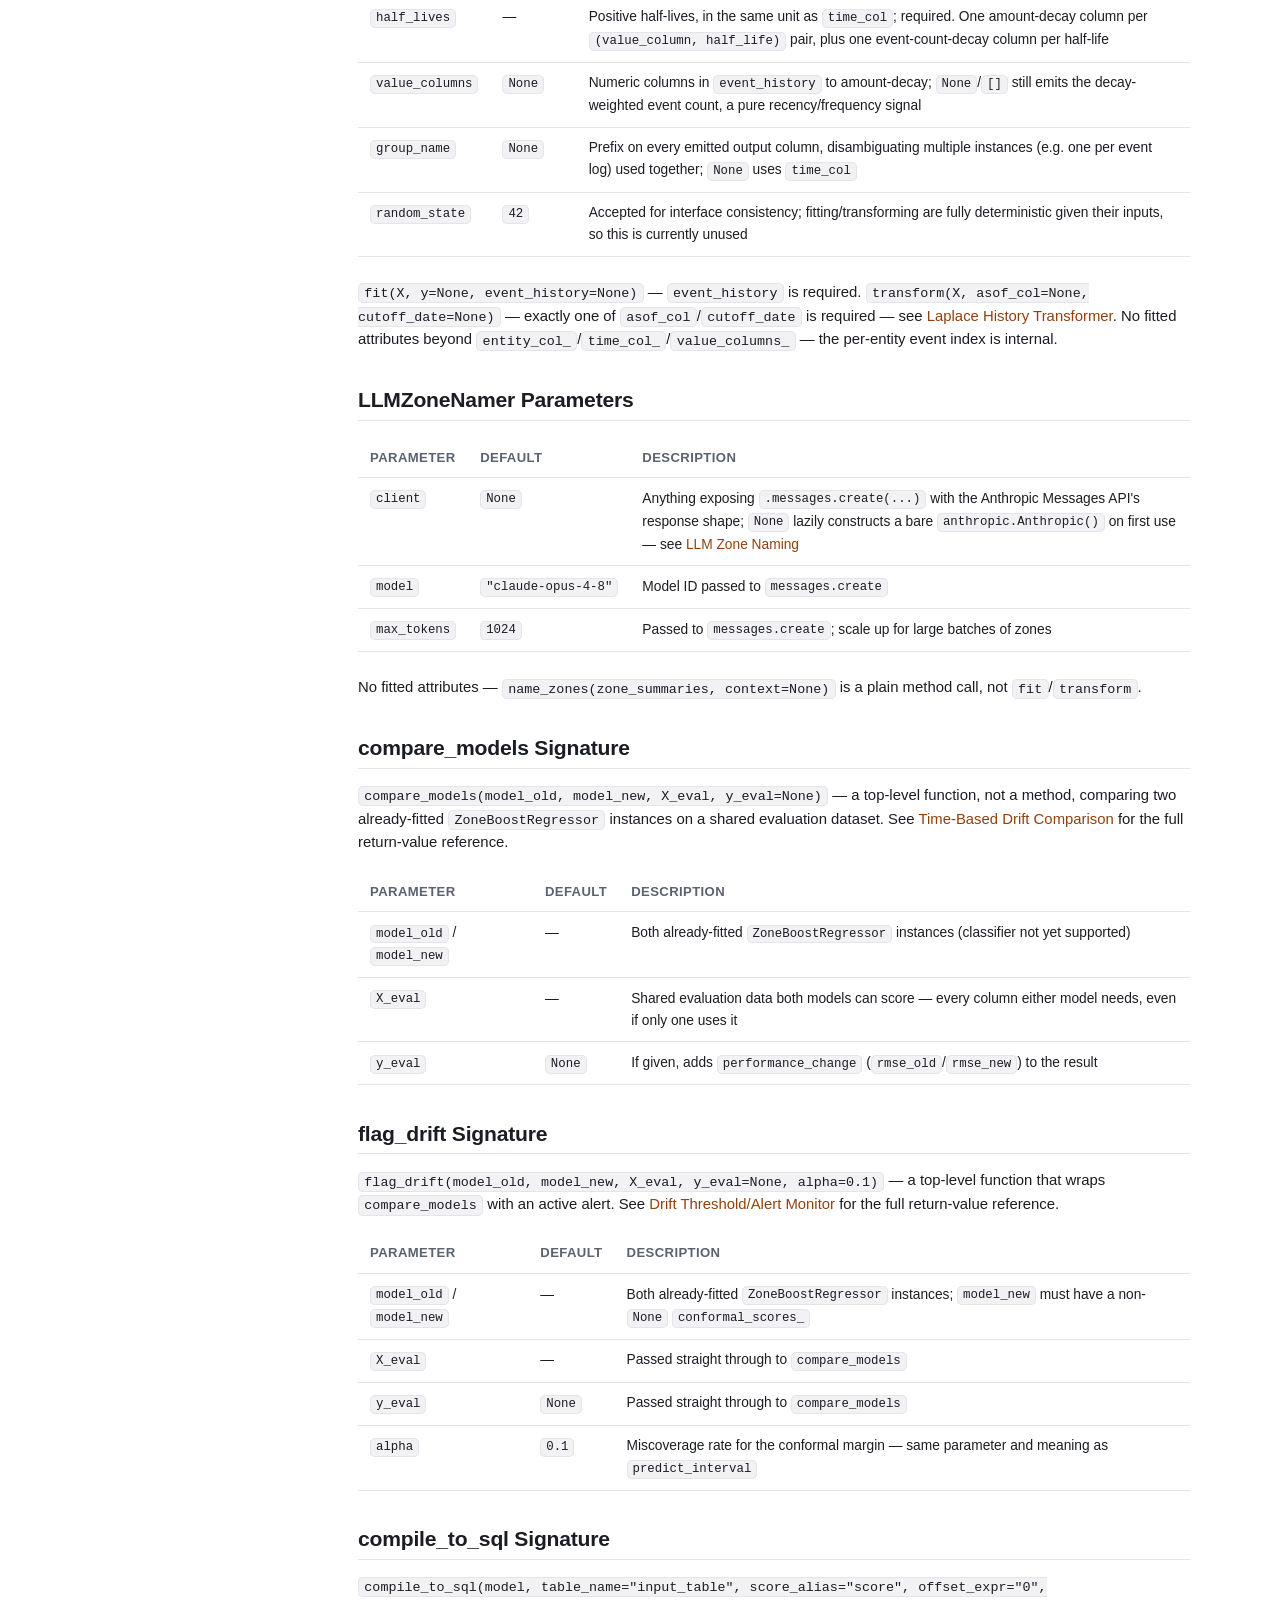
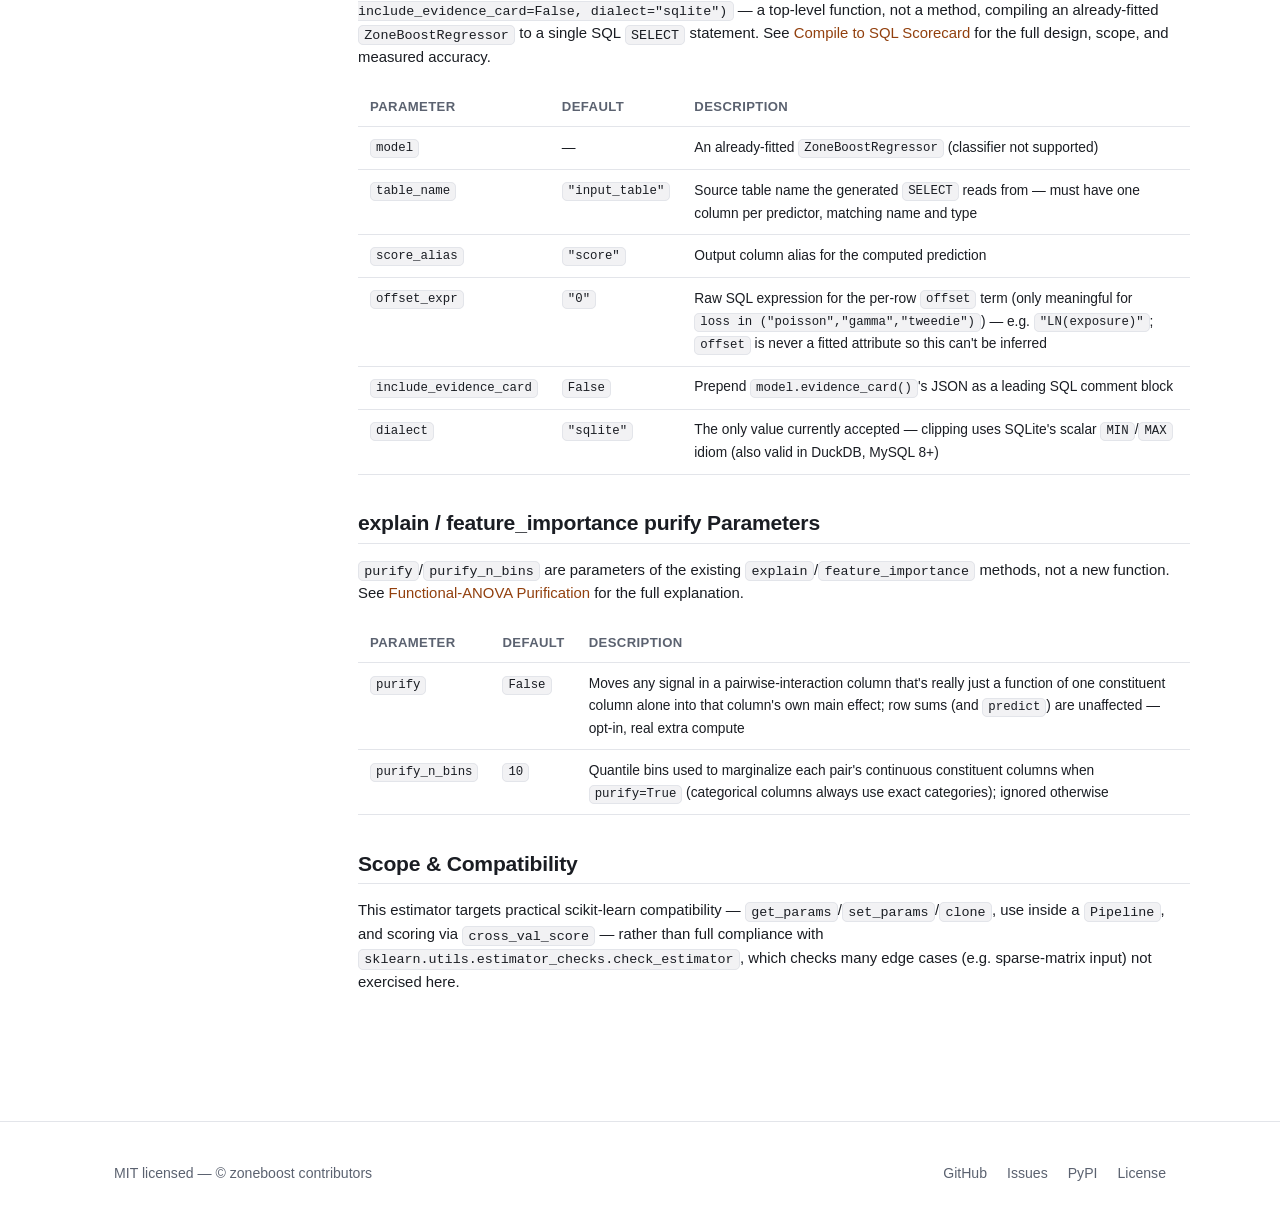
==== commit 8048c00f: "Add ZoneFeatureSpace: composed transformer feature space with explain() Orchestrates ZoneProfileEnco" ====
--- a/docs/api-reference.html
+++ b/docs/api-reference.html
@@ -308,6 +308,30 @@
       </tbody>
     </table>
 
+    <h2 id="feature-space-parameters">ZoneFeatureSpace Parameters</h2>
+    <table>
+      <thead><tr><th>Parameter</th><th>Default</th><th>Description</th></tr></thead>
+      <tbody>
+        <tr><td><code>zone_profiles</code></td><td><code>True</code></td><td><code>True</code> fits one <code>ZoneProfileEncoder</code> over every column of <code>X</code>; a list encodes only those columns; <code>False</code> disables it. Supervised — requires <code>y</code> at <code>fit</code> whenever enabled — see <a href="how-it-works.html#zonefeaturespace">ZoneFeatureSpace</a></td></tr>
+        <tr><td><code>categorical_features</code></td><td><code>None</code></td><td>Forwarded to the internal <code>ZoneProfileEncoder</code> only</td></tr>
+        <tr><td><code>depth_scores</code></td><td><code>False</code></td><td><code>True</code> fits one <code>DepthTransformer</code> over every numeric column; a list declares explicit groups (a plain <code>list</code> of columns = auto-named, a <code>(name, columns)</code> tuple = named); <code>False</code> disables it. Unsupervised</td></tr>
+        <tr><td><code>categorical_depth_scores</code></td><td><code>False</code></td><td>Same shape as <code>depth_scores</code>, but <code>CategoricalDepthTransformer</code> over categorical/binary columns. Unsupervised</td></tr>
+        <tr><td><code>conditional_grids</code></td><td><code>None</code></td><td>List of <code>(col_a, col_b, segment_columns)</code> triples, one <code>ConditionalZoneGrid</code> per triple — explicit only, never auto-discovered (see <code>suggest_interactions</code>). Supervised — requires <code>y</code> at <code>fit</code> whenever non-empty</td></tr>
+        <tr><td><code>max_zones</code></td><td><code>7</code></td><td>Forwarded to every internal <code>ZoneProfileEncoder</code>/<code>ConditionalZoneGrid</code></td></tr>
+        <tr><td><code>min_zone_frac</code></td><td><code>0.02</code></td><td>Forwarded to every internal <code>ZoneProfileEncoder</code>/<code>ConditionalZoneGrid</code></td></tr>
+        <tr><td><code>min_zone_abs</code></td><td><code>20</code></td><td>Forwarded to every internal <code>ZoneProfileEncoder</code>/<code>ConditionalZoneGrid</code></td></tr>
+        <tr><td><code>min_segment_size</code></td><td><code>50</code></td><td>Forwarded to every internal <code>ConditionalZoneGrid</code></td></tr>
+        <tr><td><code>shrinkage</code></td><td><code>True</code></td><td>Forwarded to every internal <code>ZoneProfileEncoder</code>/<code>ConditionalZoneGrid</code></td></tr>
+        <tr><td><code>depth_ridge</code></td><td><code>1e-6</code></td><td>Forwarded to every internal <code>DepthTransformer</code> as its own <code>ridge</code> parameter</td></tr>
+        <tr><td><code>random_state</code></td><td><code>42</code></td><td>Forwarded to every internal transformer</td></tr>
+      </tbody>
+    </table>
+    <p><code>ZoneFeatureSpace</code> fitted attribute: <code>transformers_</code> (the
+    fitted sub-transformer instances, in output order). Methods beyond
+    <code>fit</code>/<code>transform</code>: <code>explain(values)</code> and
+    <code>suggest_interactions(X, y, columns=None, top_k=10)</code> — see
+    <a href="how-it-works.html#zonefeaturespace">ZoneFeatureSpace</a>.</p>
+
     <h2 id="laplace-history-parameters">LaplaceHistoryTransformer Parameters</h2>
     <table>
       <thead><tr><th>Parameter</th><th>Default</th><th>Description</th></tr></thead>
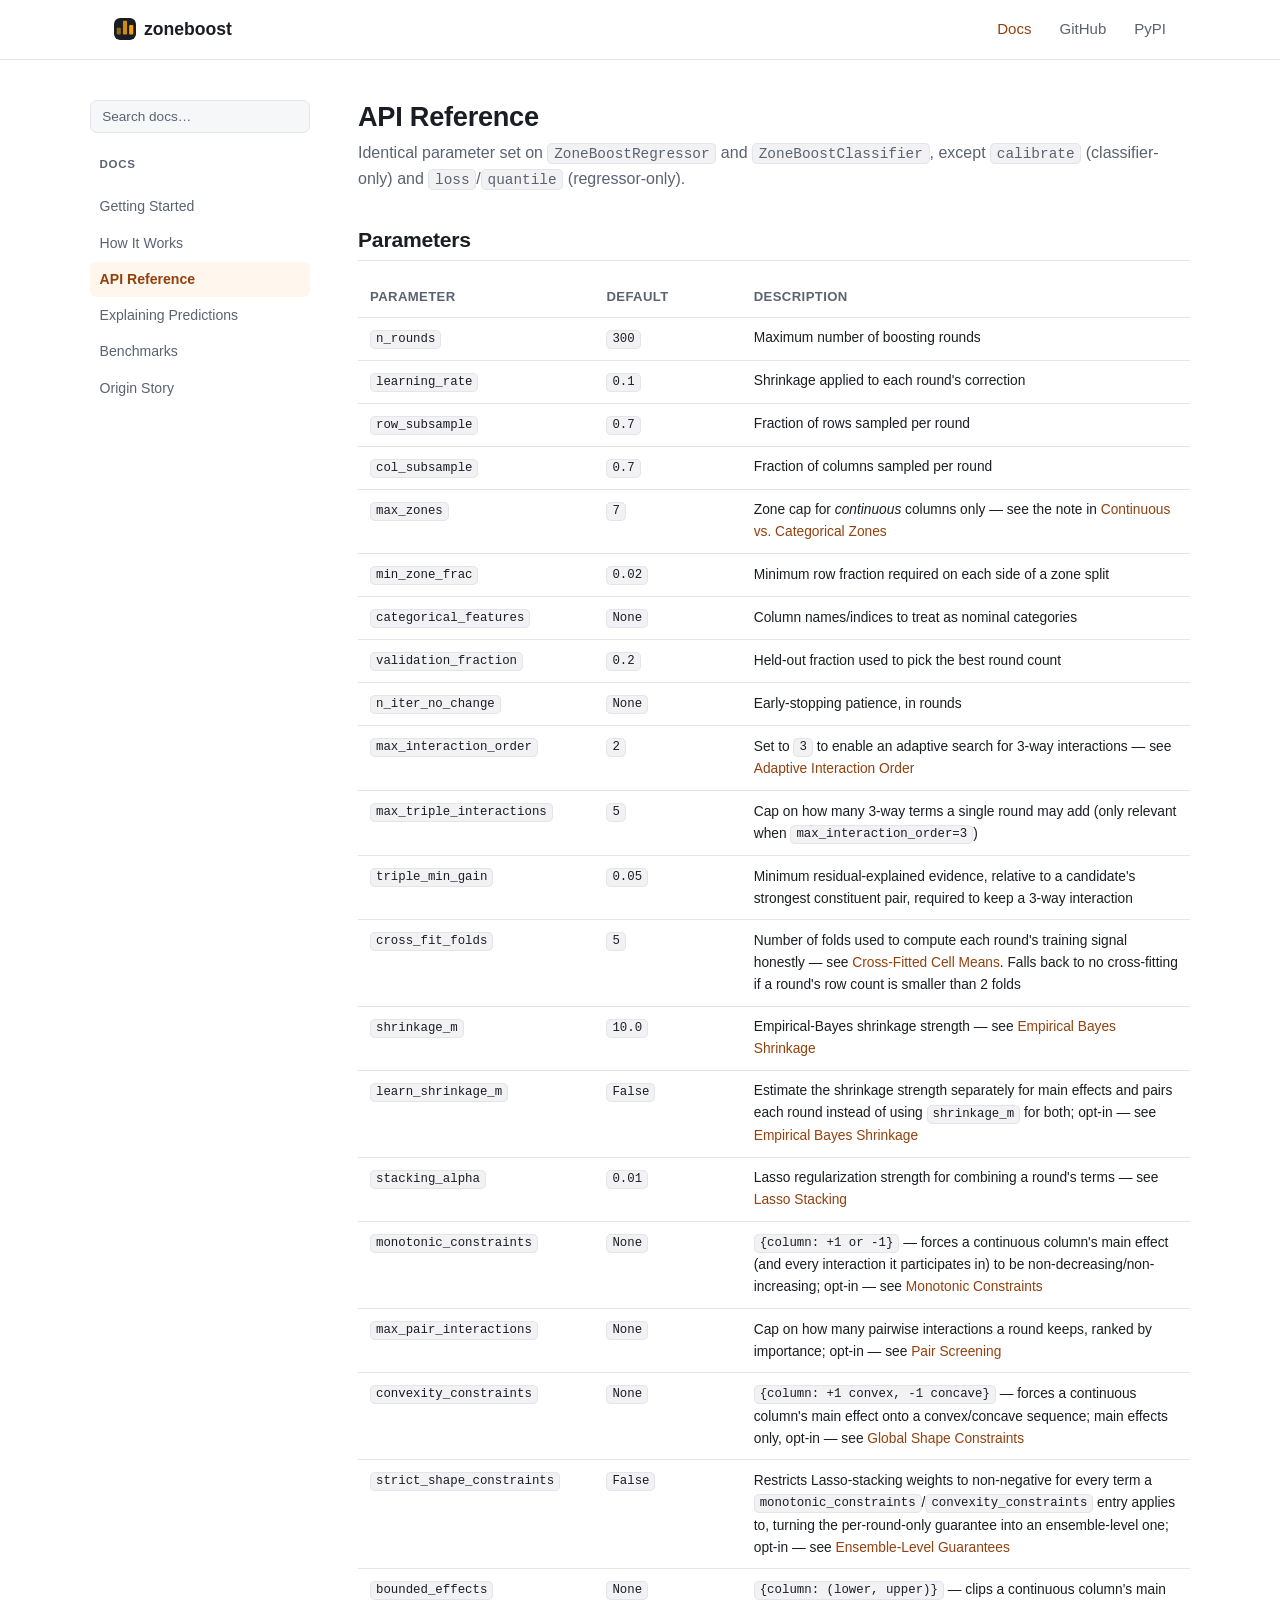
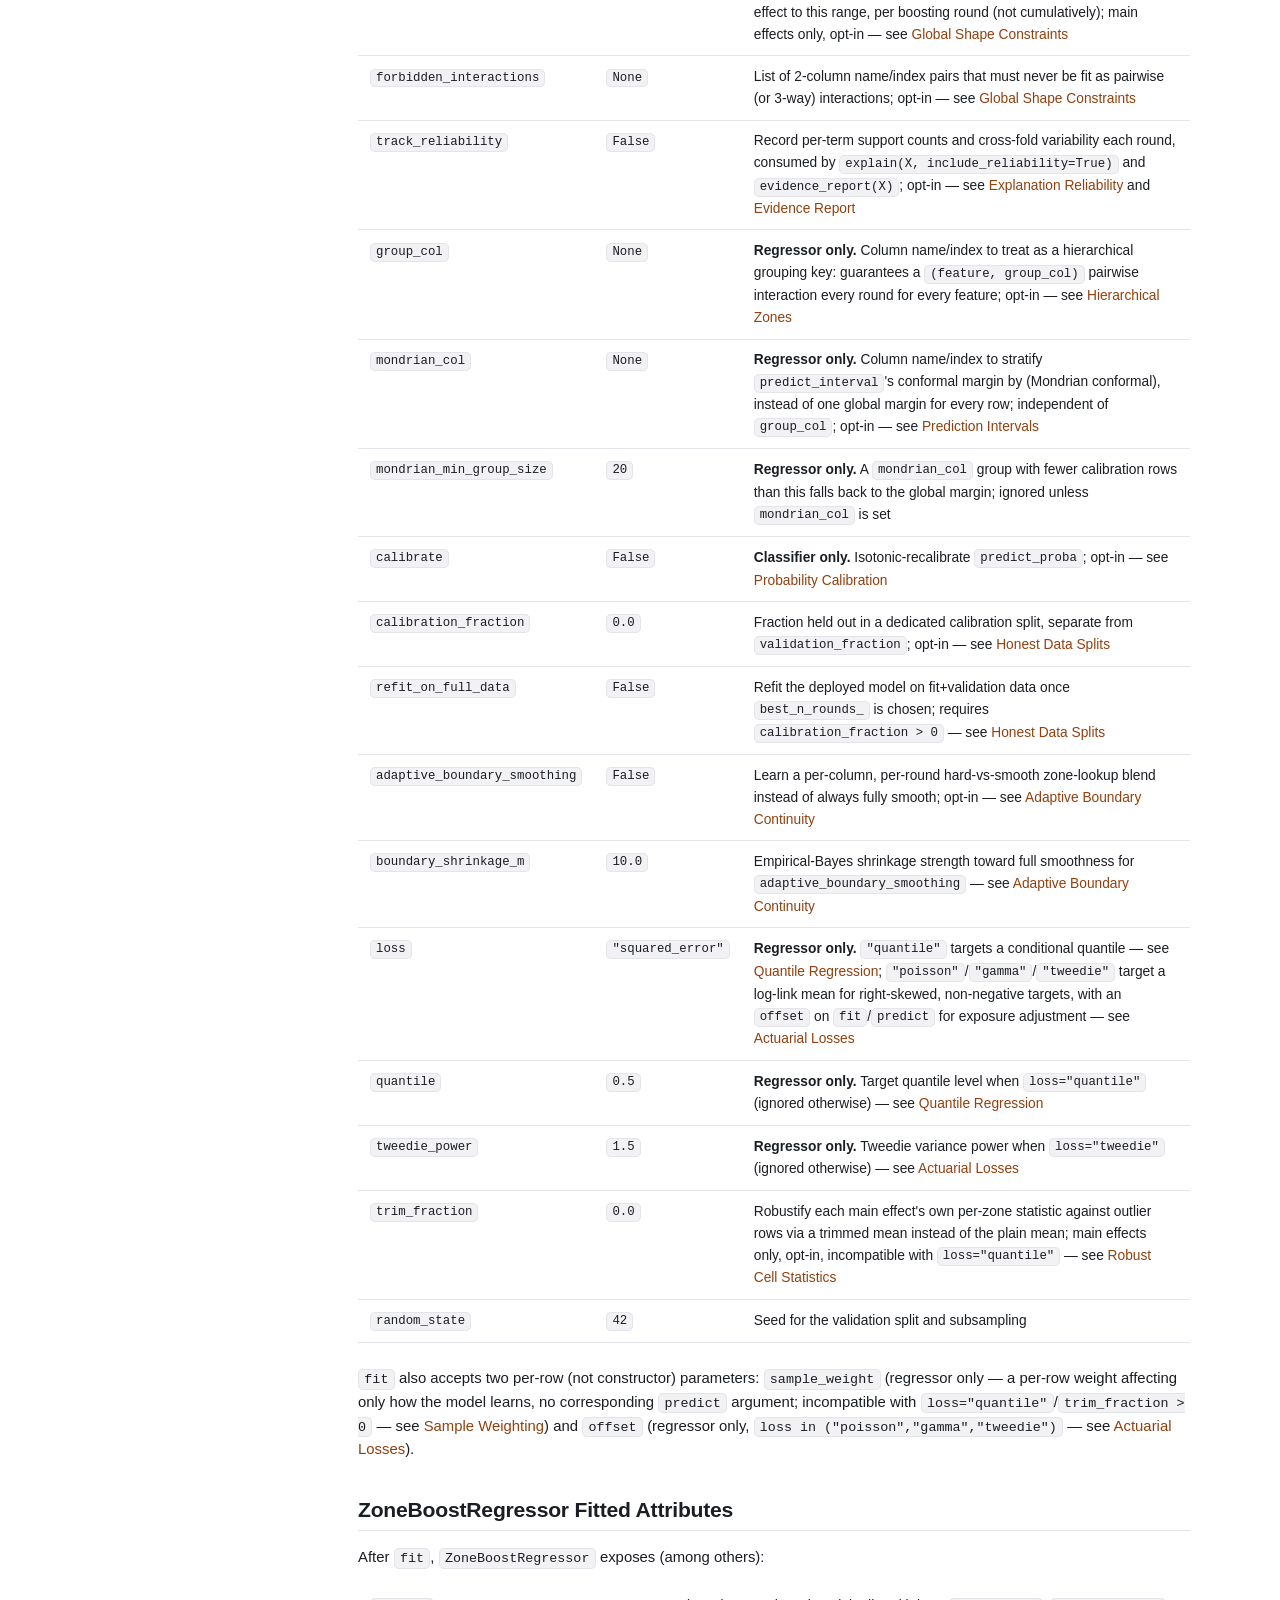
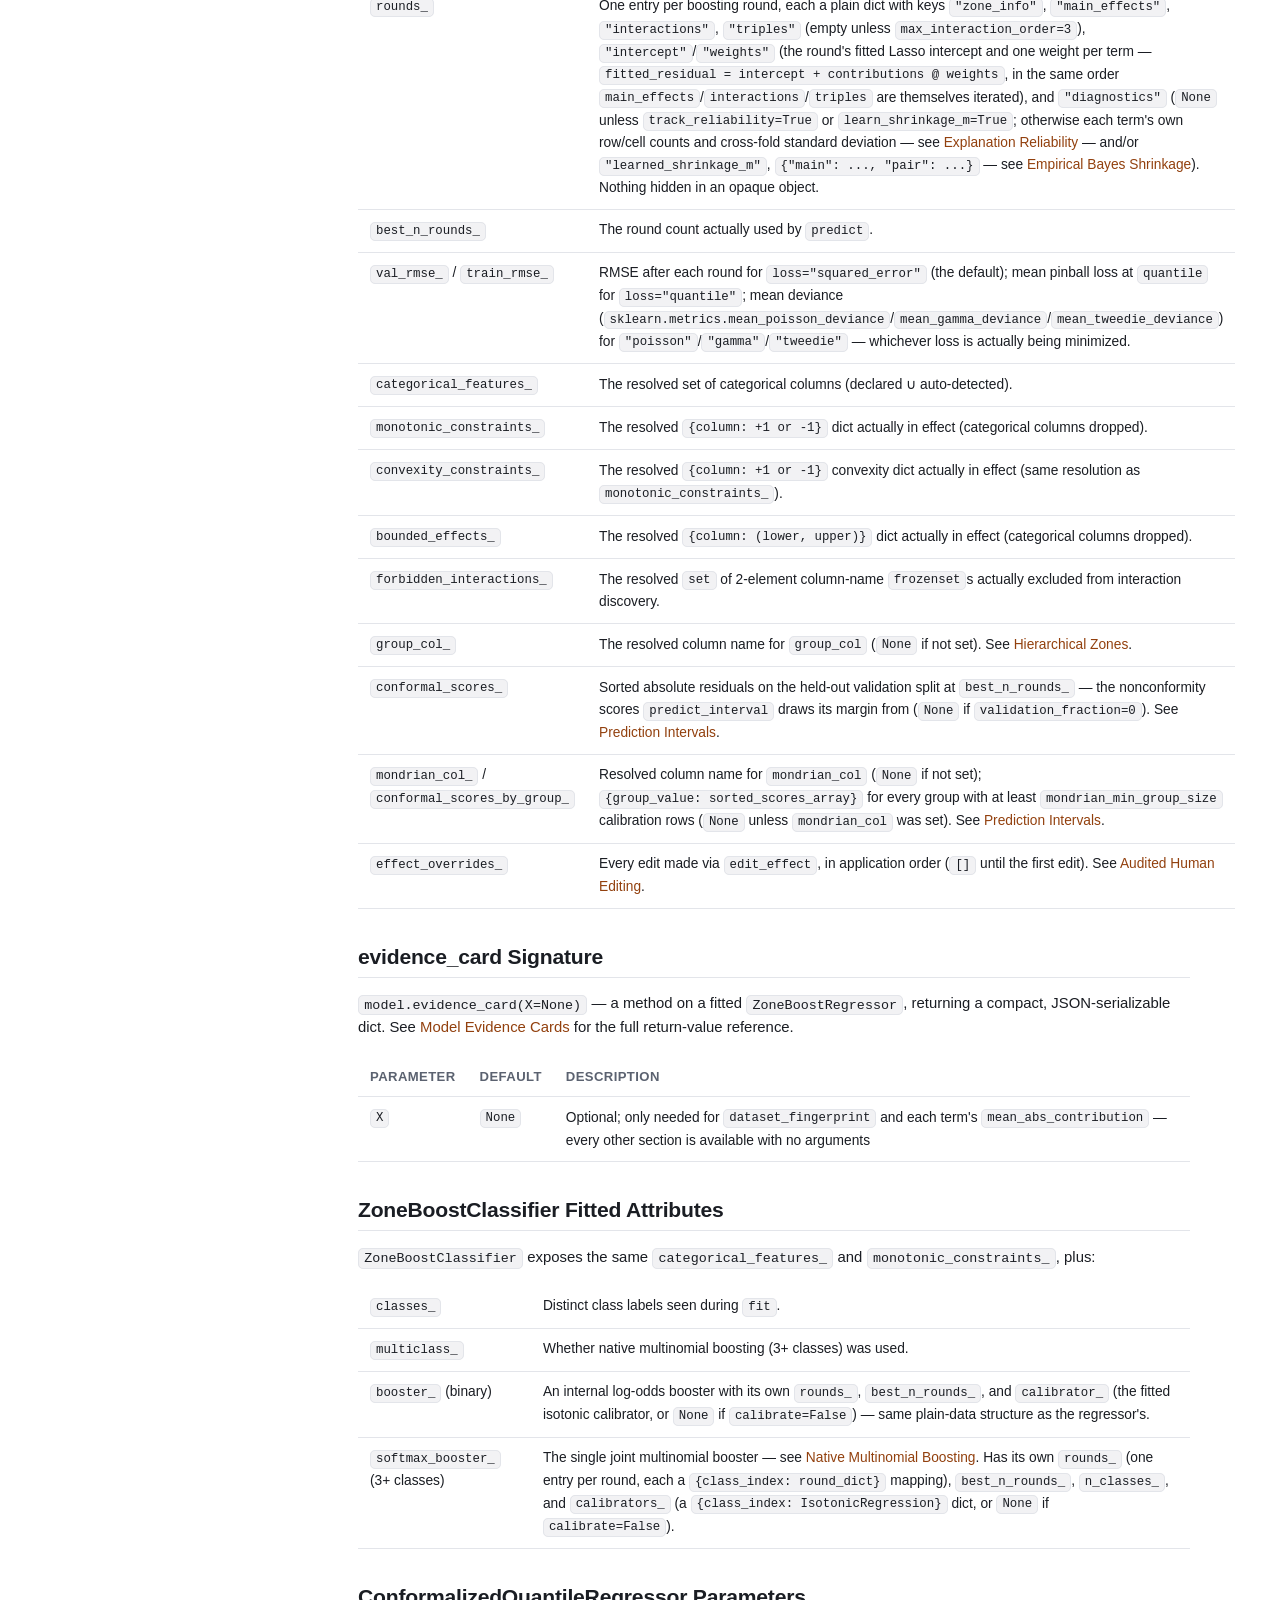
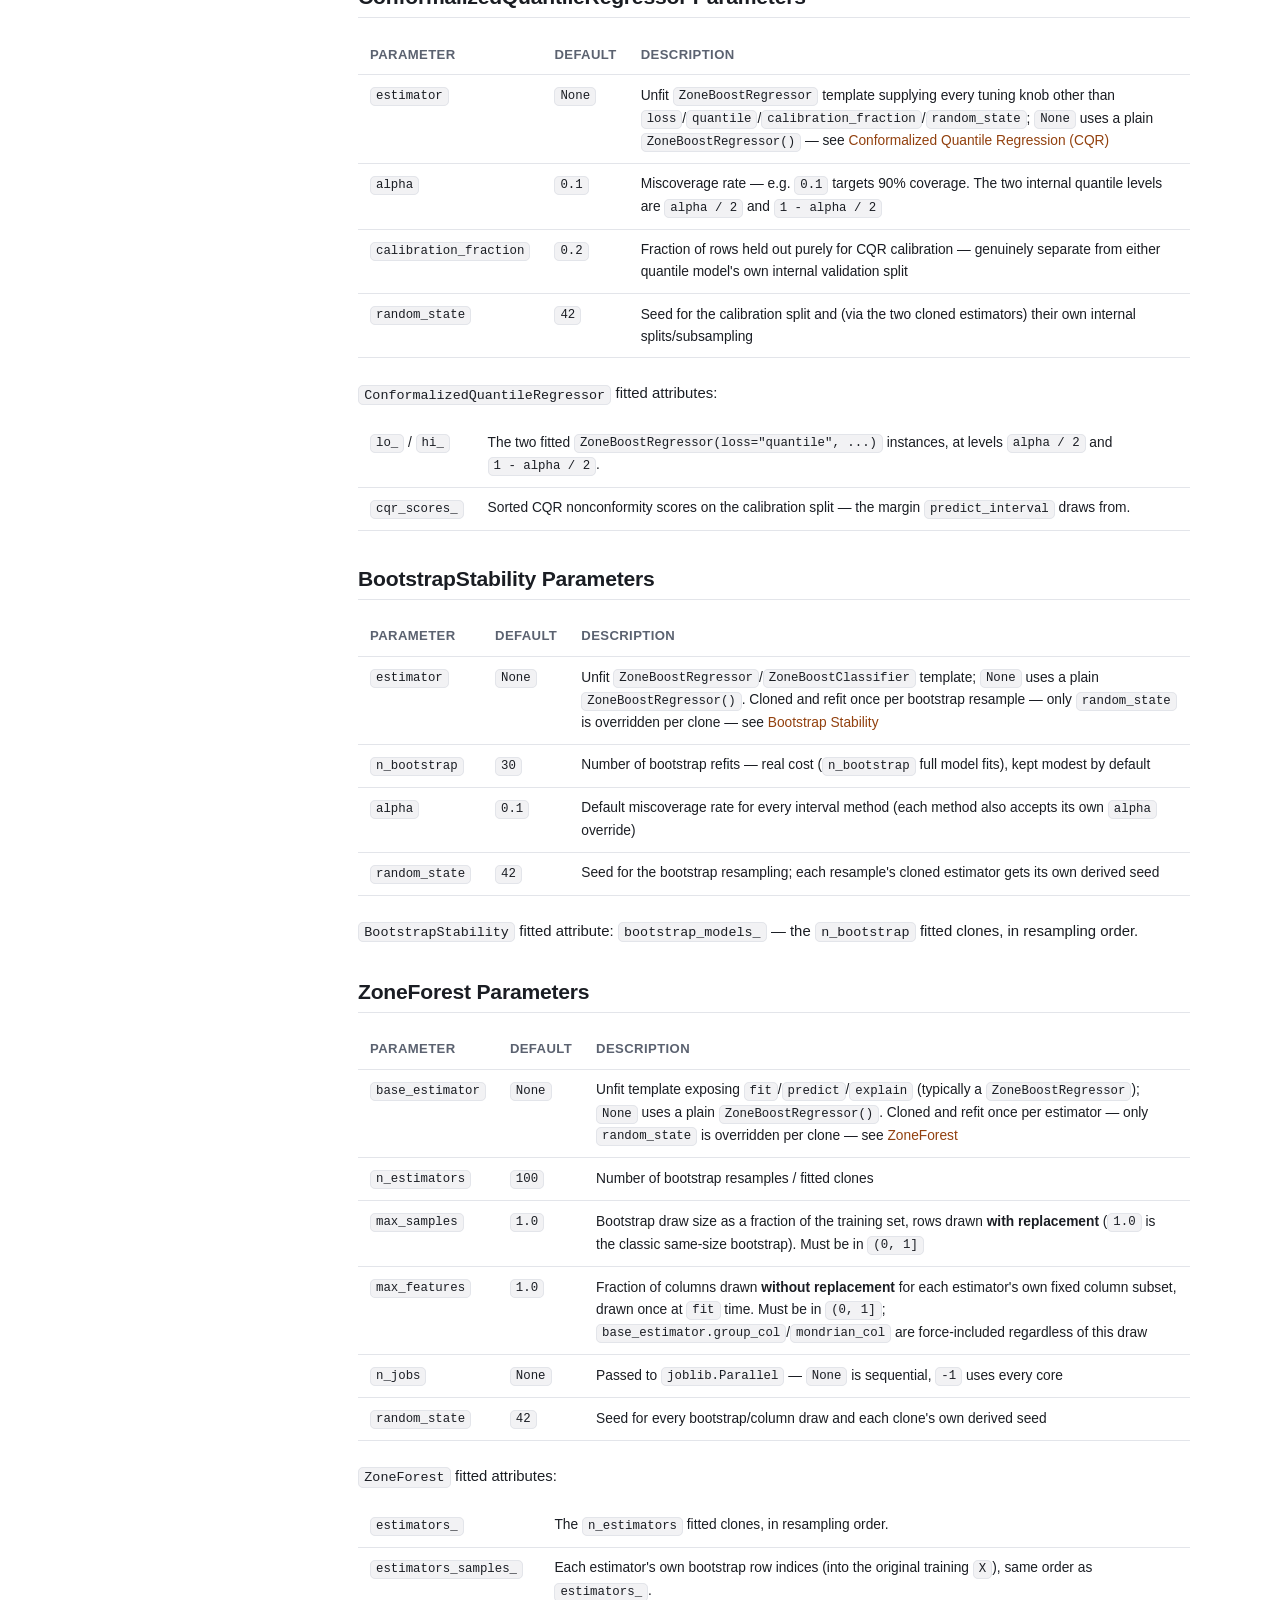
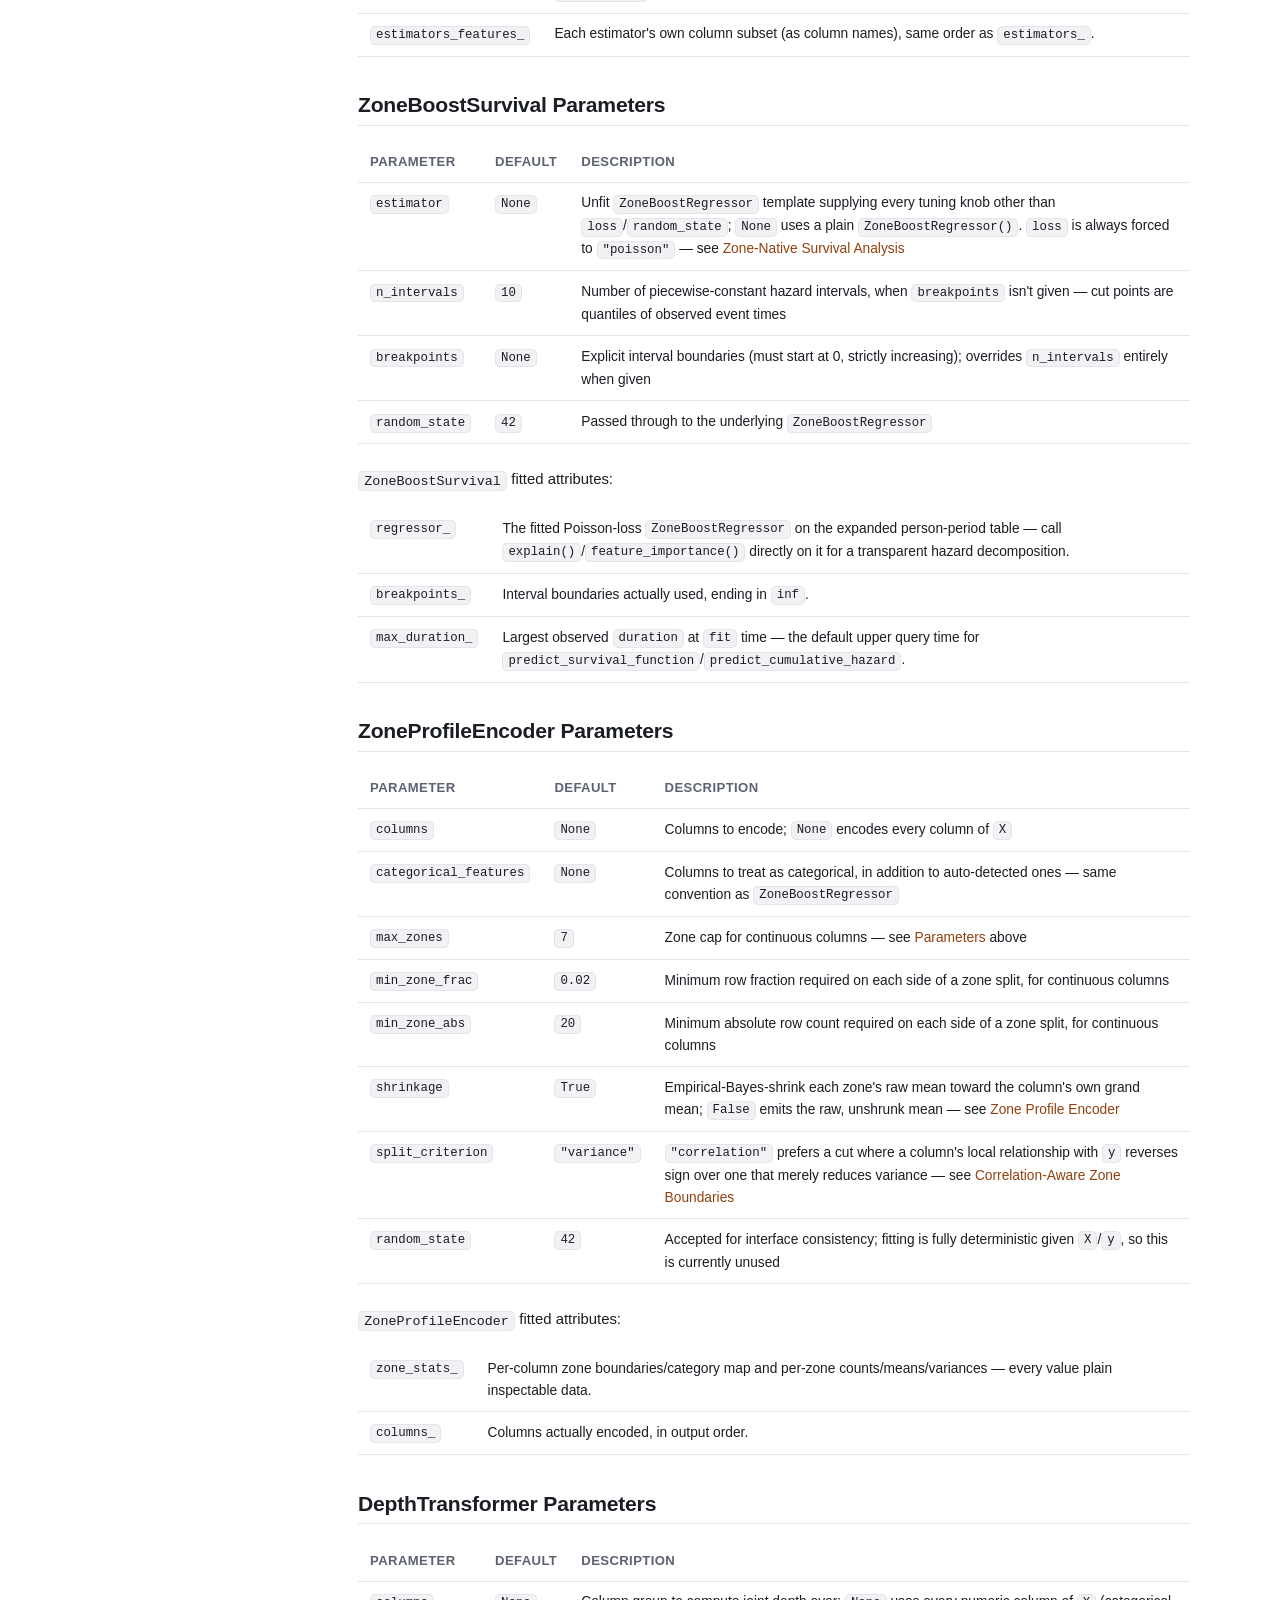
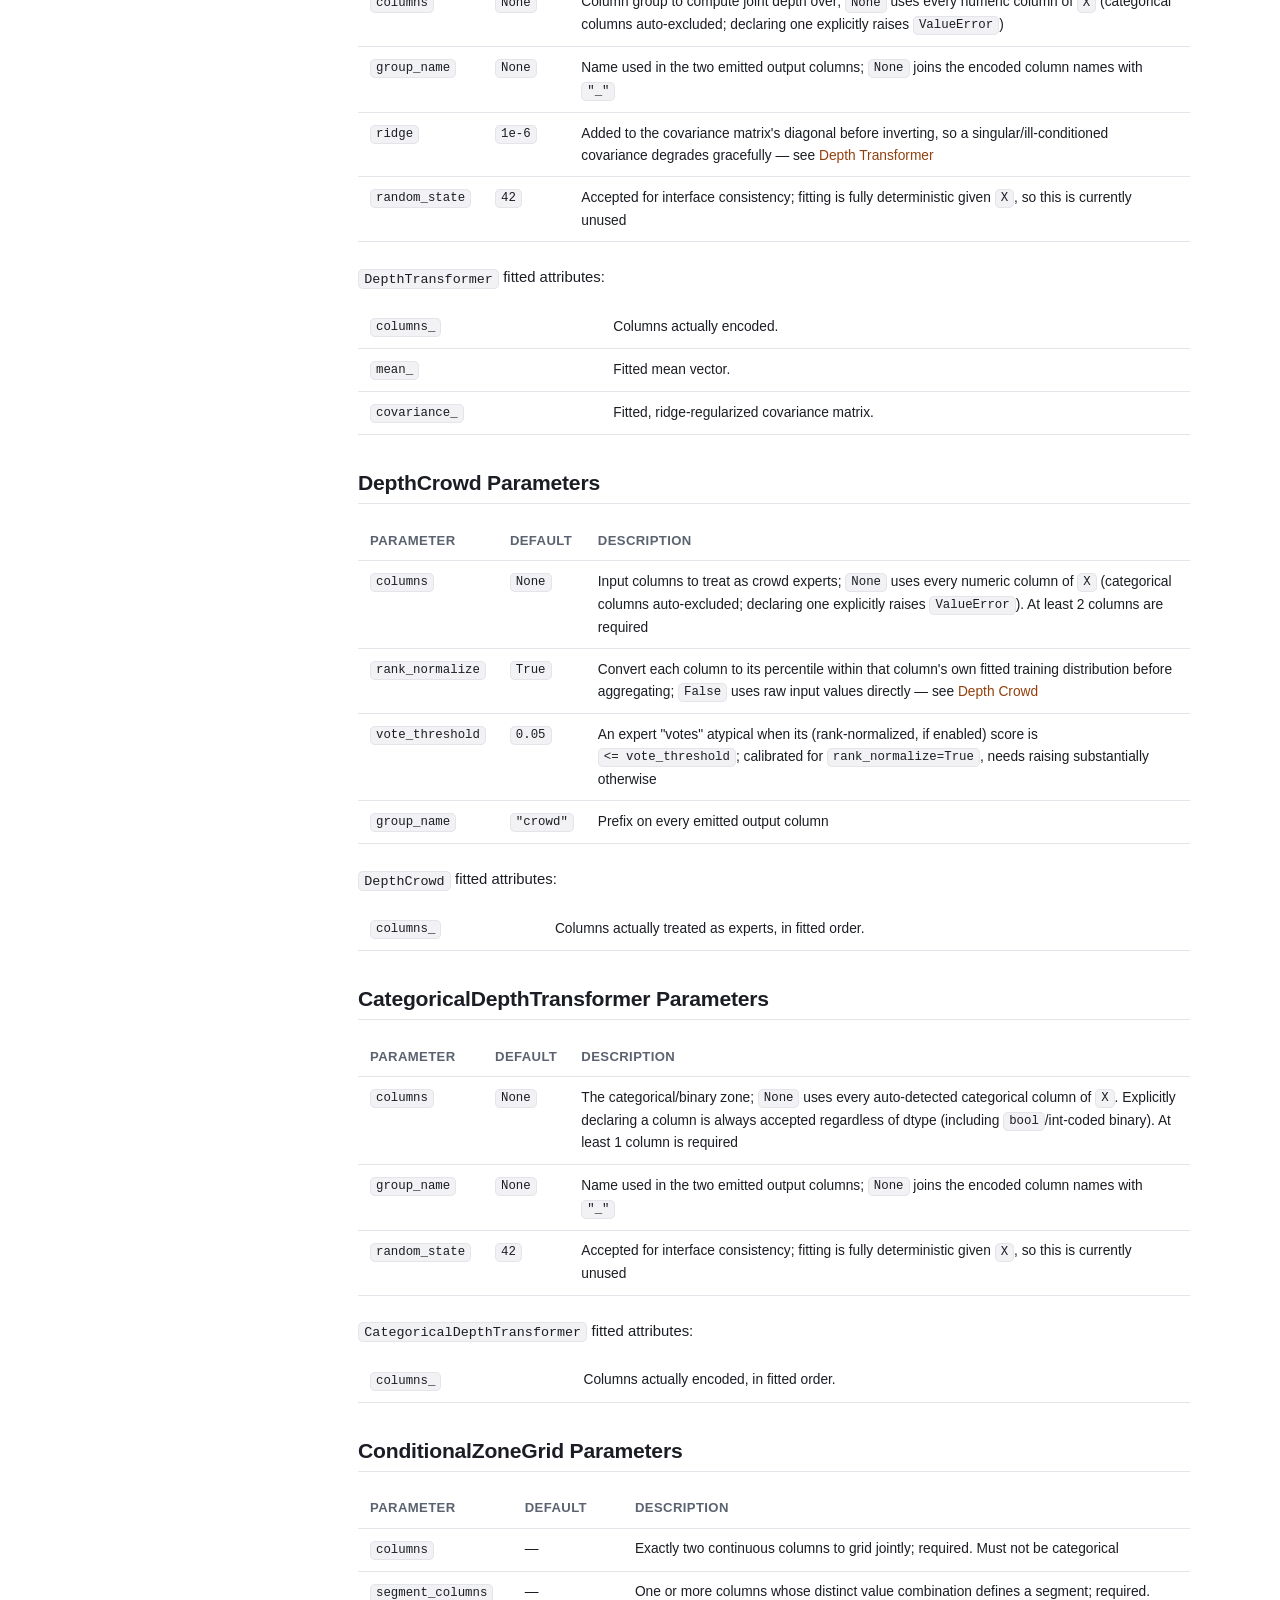
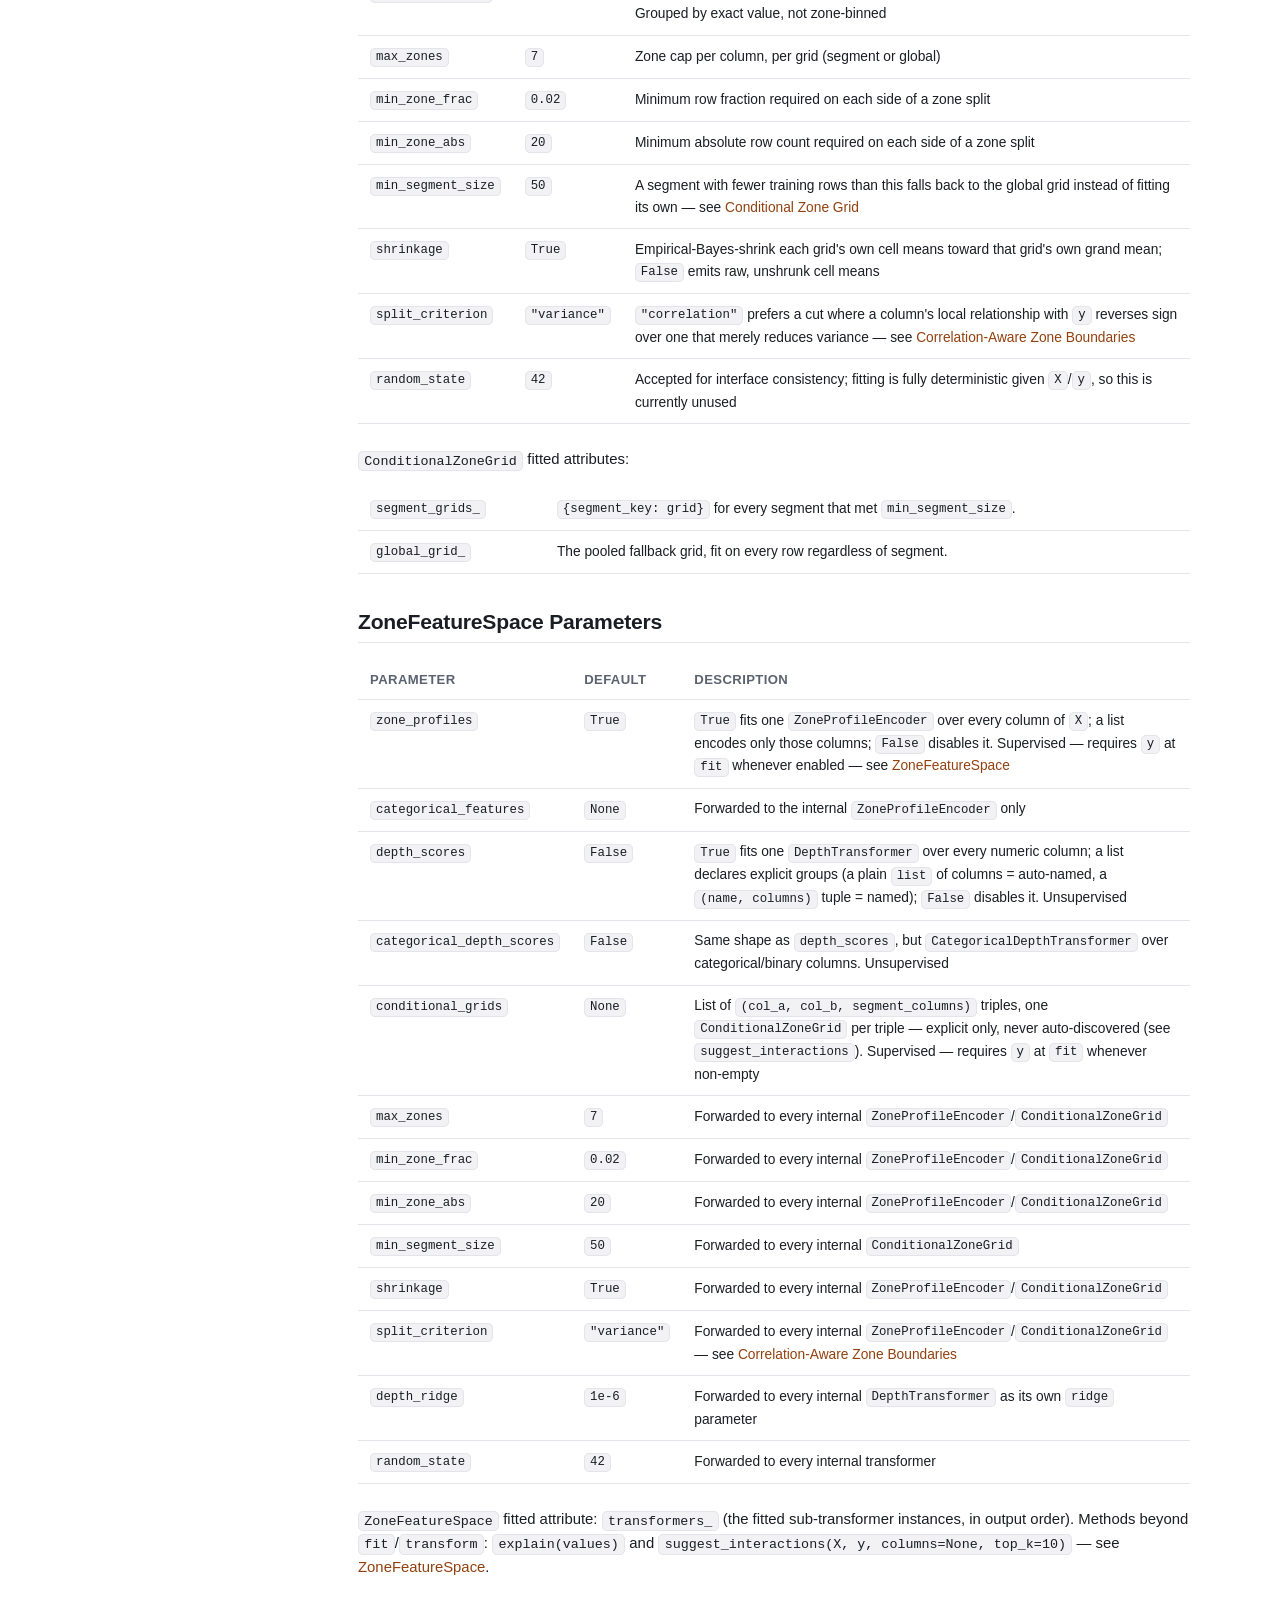
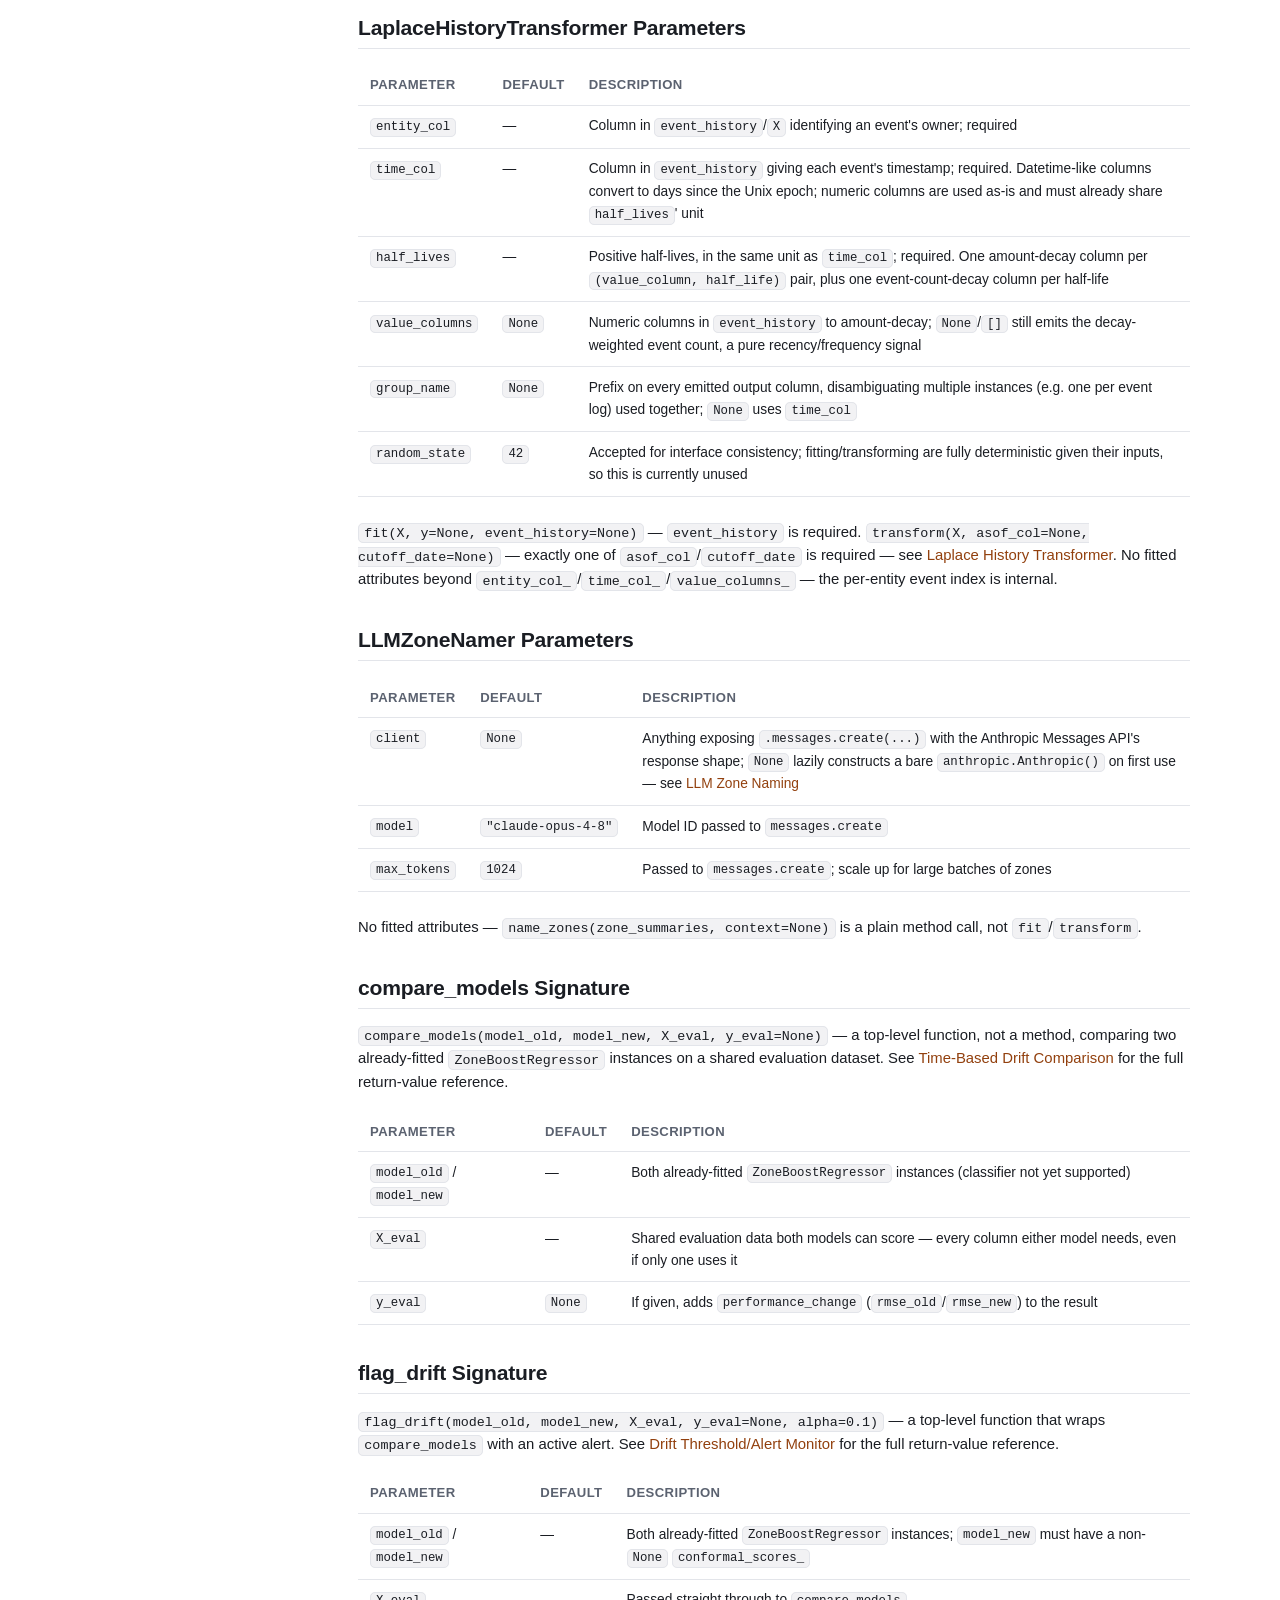
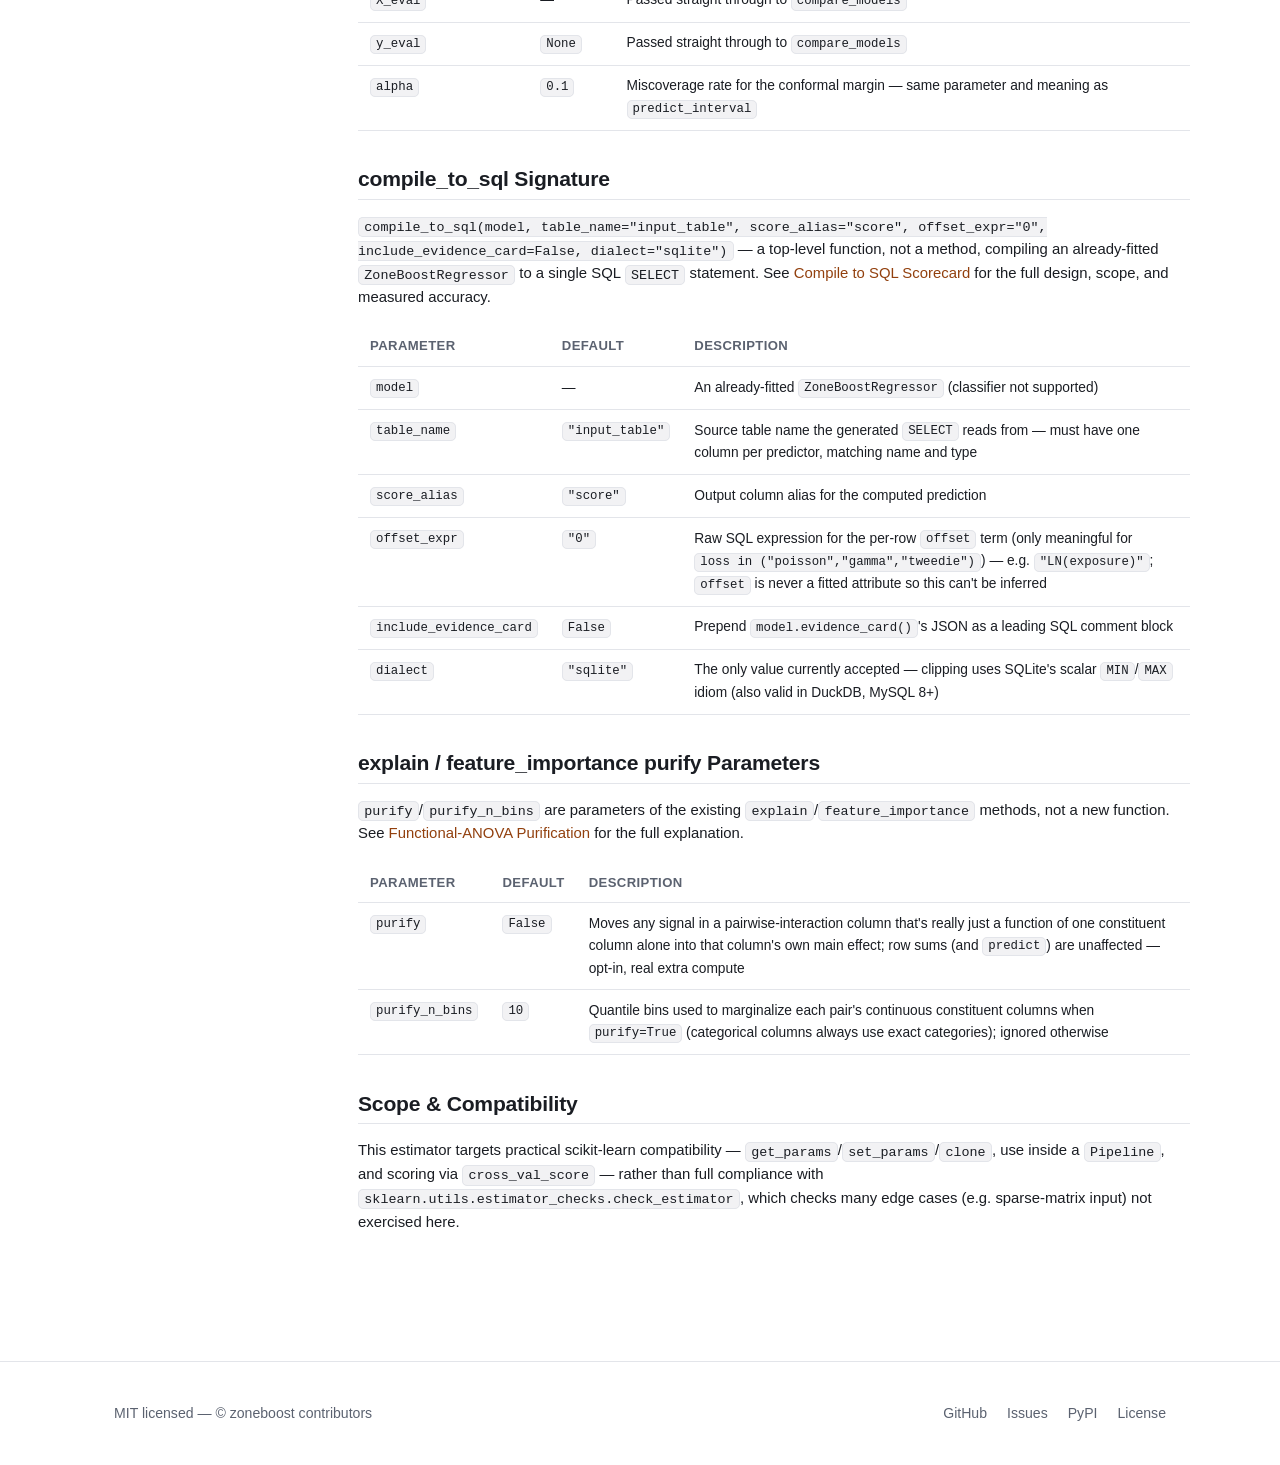
==== commit 97818b8d: "Add correlation-aware zone boundaries (split_criterion="correlation") adaptive_zone_boundaries gains" ====
--- a/docs/api-reference.html
+++ b/docs/api-reference.html
@@ -223,6 +223,7 @@
         <tr><td><code>min_zone_frac</code></td><td><code>0.02</code></td><td>Minimum row fraction required on each side of a zone split, for continuous columns</td></tr>
         <tr><td><code>min_zone_abs</code></td><td><code>20</code></td><td>Minimum absolute row count required on each side of a zone split, for continuous columns</td></tr>
         <tr><td><code>shrinkage</code></td><td><code>True</code></td><td>Empirical-Bayes-shrink each zone's raw mean toward the column's own grand mean; <code>False</code> emits the raw, unshrunk mean — see <a href="how-it-works.html#zone-profile-encoder">Zone Profile Encoder</a></td></tr>
+        <tr><td><code>split_criterion</code></td><td><code>"variance"</code></td><td><code>"correlation"</code> prefers a cut where a column's local relationship with <code>y</code> reverses sign over one that merely reduces variance — see <a href="how-it-works.html#correlation-aware-zone-boundaries">Correlation-Aware Zone Boundaries</a></td></tr>
         <tr><td><code>random_state</code></td><td><code>42</code></td><td>Accepted for interface consistency; fitting is fully deterministic given <code>X</code>/<code>y</code>, so this is currently unused</td></tr>
       </tbody>
     </table>
@@ -297,6 +298,7 @@
         <tr><td><code>min_zone_abs</code></td><td><code>20</code></td><td>Minimum absolute row count required on each side of a zone split</td></tr>
         <tr><td><code>min_segment_size</code></td><td><code>50</code></td><td>A segment with fewer training rows than this falls back to the global grid instead of fitting its own — see <a href="how-it-works.html#conditional-zone-grid">Conditional Zone Grid</a></td></tr>
         <tr><td><code>shrinkage</code></td><td><code>True</code></td><td>Empirical-Bayes-shrink each grid's own cell means toward that grid's own grand mean; <code>False</code> emits raw, unshrunk cell means</td></tr>
+        <tr><td><code>split_criterion</code></td><td><code>"variance"</code></td><td><code>"correlation"</code> prefers a cut where a column's local relationship with <code>y</code> reverses sign over one that merely reduces variance — see <a href="how-it-works.html#correlation-aware-zone-boundaries">Correlation-Aware Zone Boundaries</a></td></tr>
         <tr><td><code>random_state</code></td><td><code>42</code></td><td>Accepted for interface consistency; fitting is fully deterministic given <code>X</code>/<code>y</code>, so this is currently unused</td></tr>
       </tbody>
     </table>
@@ -322,6 +324,7 @@
         <tr><td><code>min_zone_abs</code></td><td><code>20</code></td><td>Forwarded to every internal <code>ZoneProfileEncoder</code>/<code>ConditionalZoneGrid</code></td></tr>
         <tr><td><code>min_segment_size</code></td><td><code>50</code></td><td>Forwarded to every internal <code>ConditionalZoneGrid</code></td></tr>
         <tr><td><code>shrinkage</code></td><td><code>True</code></td><td>Forwarded to every internal <code>ZoneProfileEncoder</code>/<code>ConditionalZoneGrid</code></td></tr>
+        <tr><td><code>split_criterion</code></td><td><code>"variance"</code></td><td>Forwarded to every internal <code>ZoneProfileEncoder</code>/<code>ConditionalZoneGrid</code> — see <a href="how-it-works.html#correlation-aware-zone-boundaries">Correlation-Aware Zone Boundaries</a></td></tr>
         <tr><td><code>depth_ridge</code></td><td><code>1e-6</code></td><td>Forwarded to every internal <code>DepthTransformer</code> as its own <code>ridge</code> parameter</td></tr>
         <tr><td><code>random_state</code></td><td><code>42</code></td><td>Forwarded to every internal transformer</td></tr>
       </tbody>
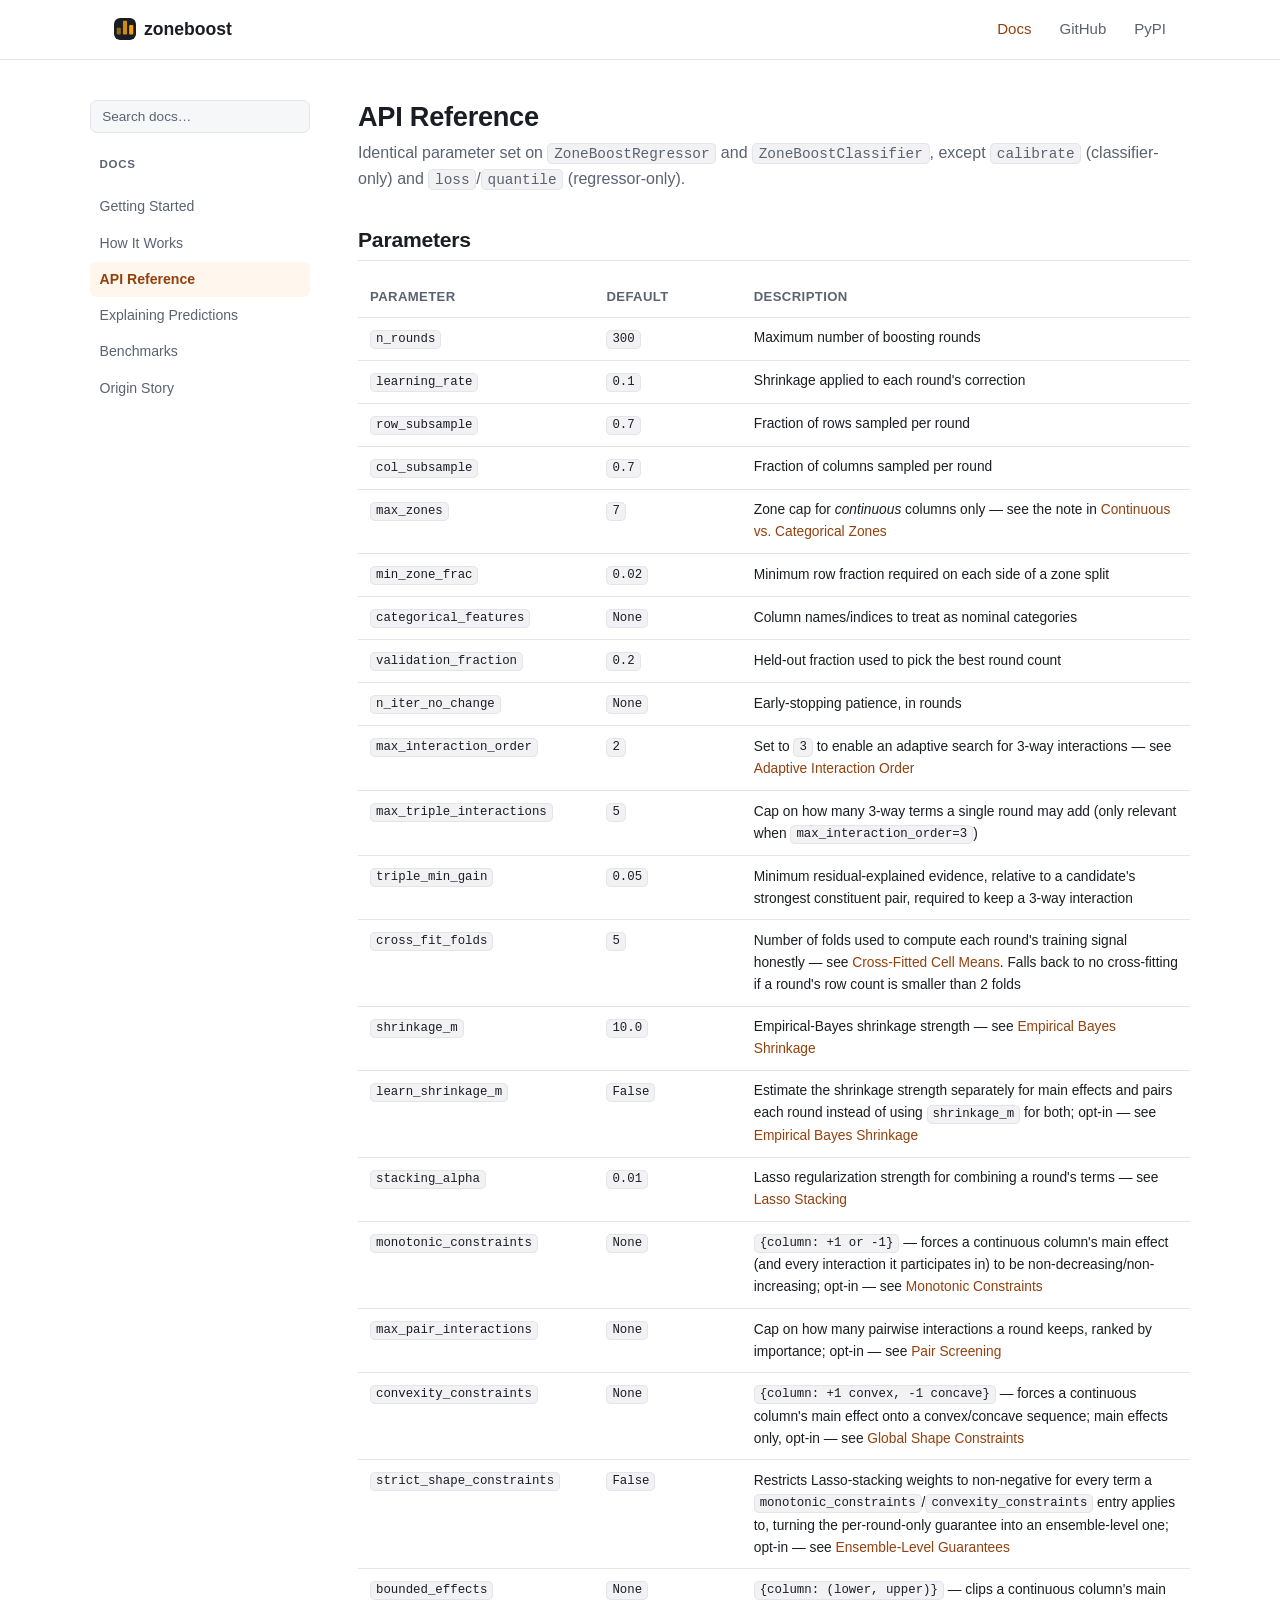
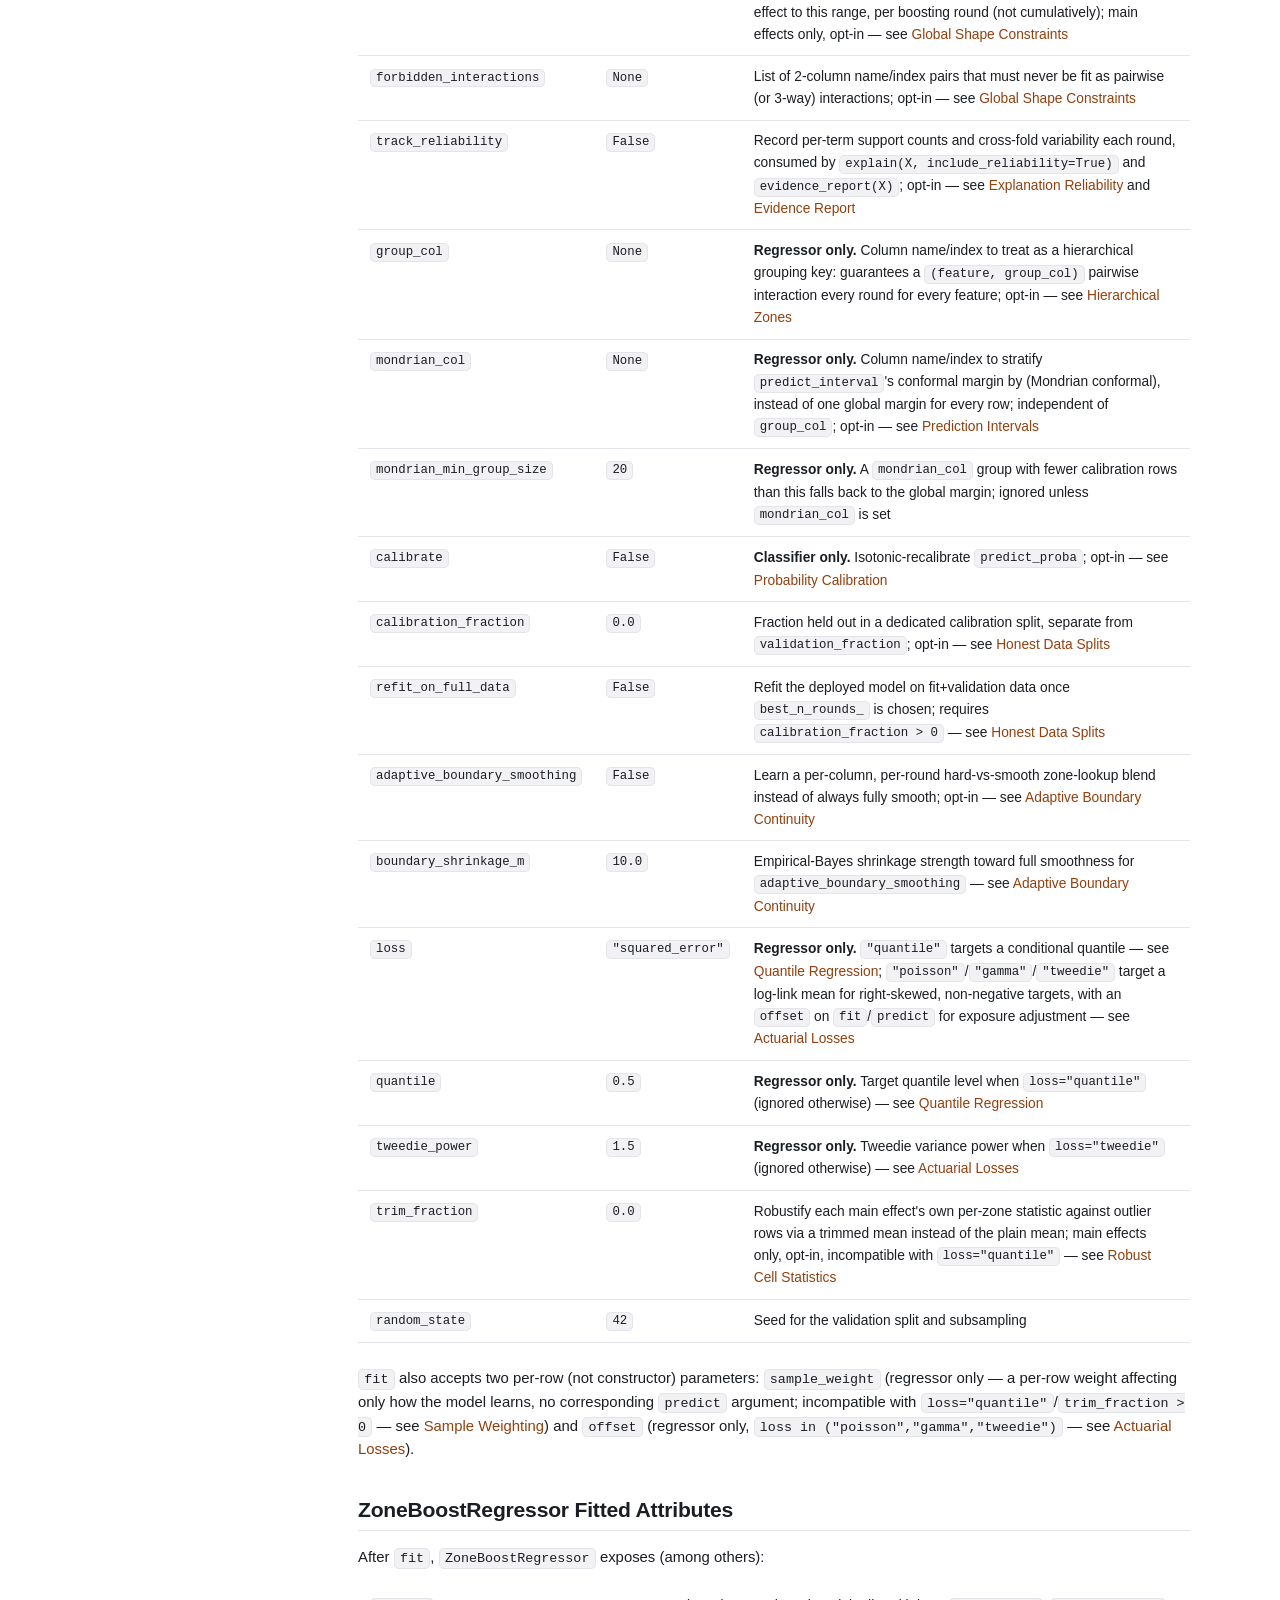
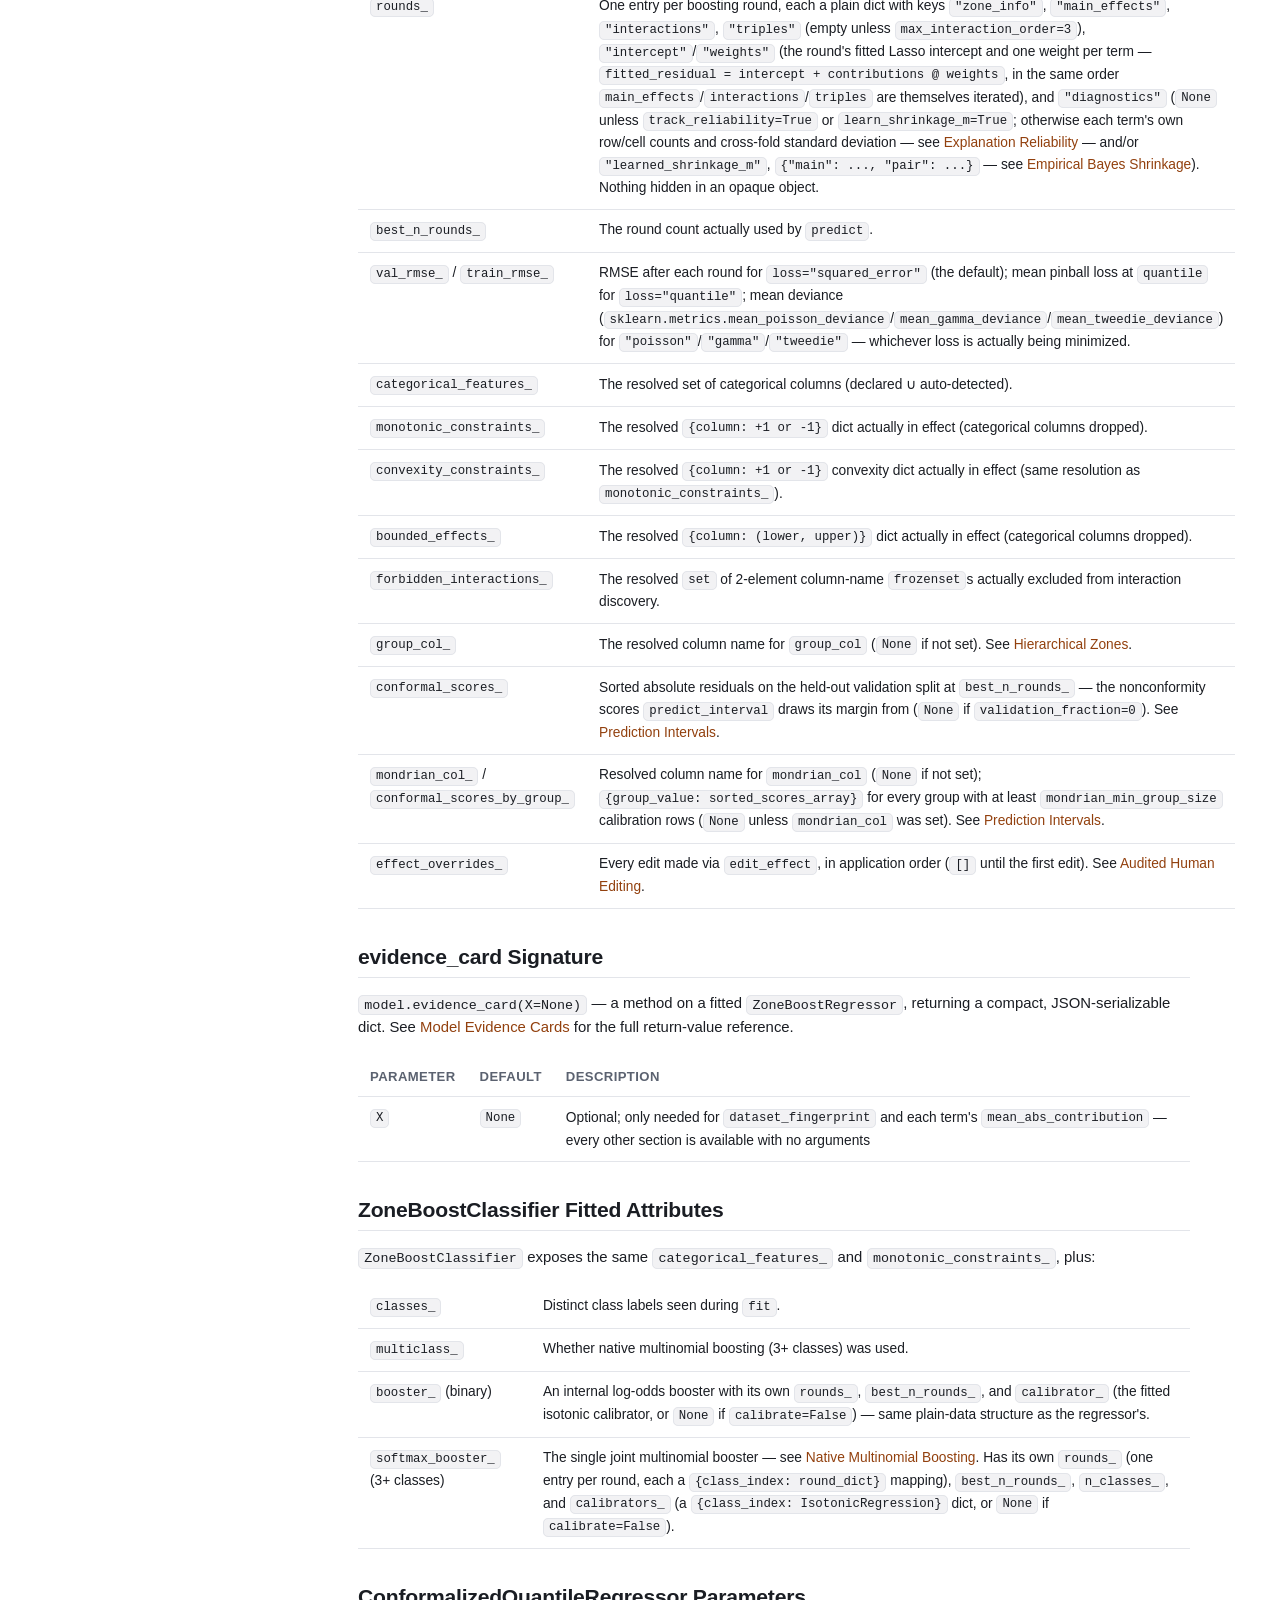
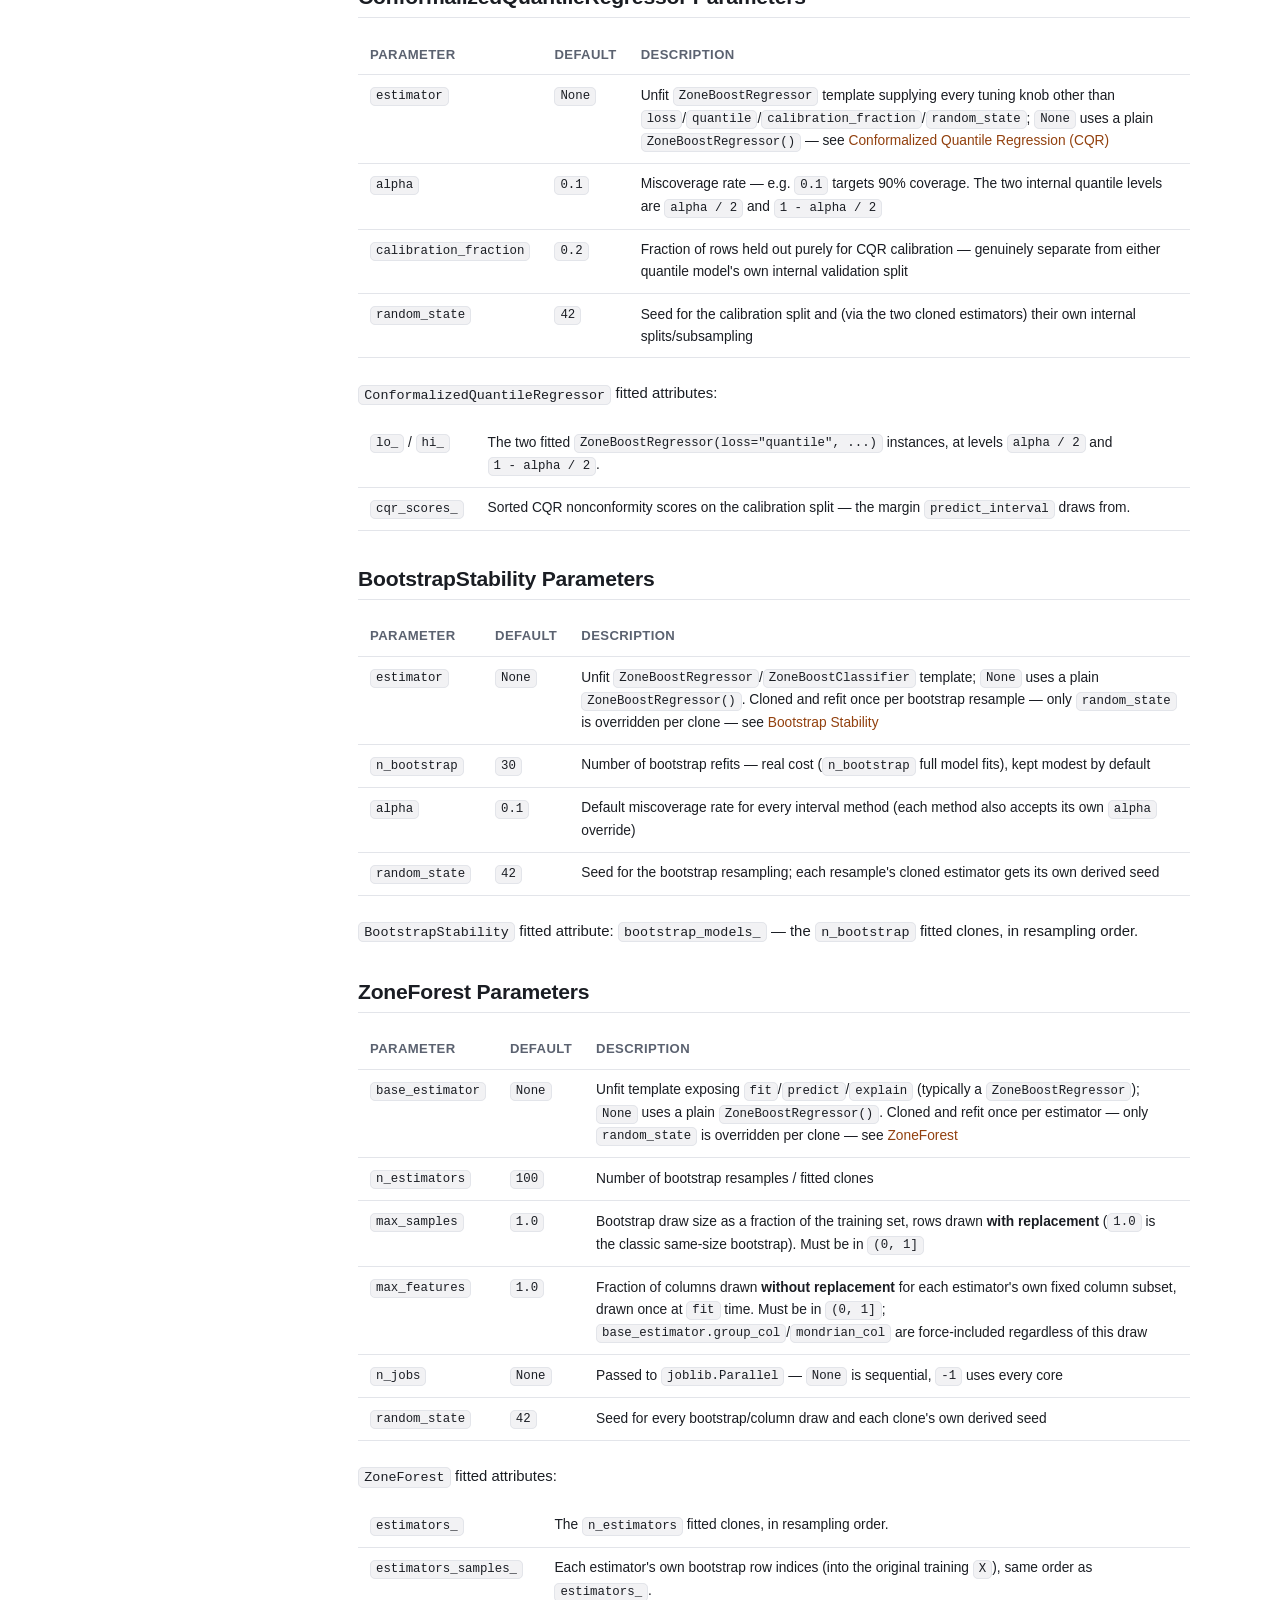
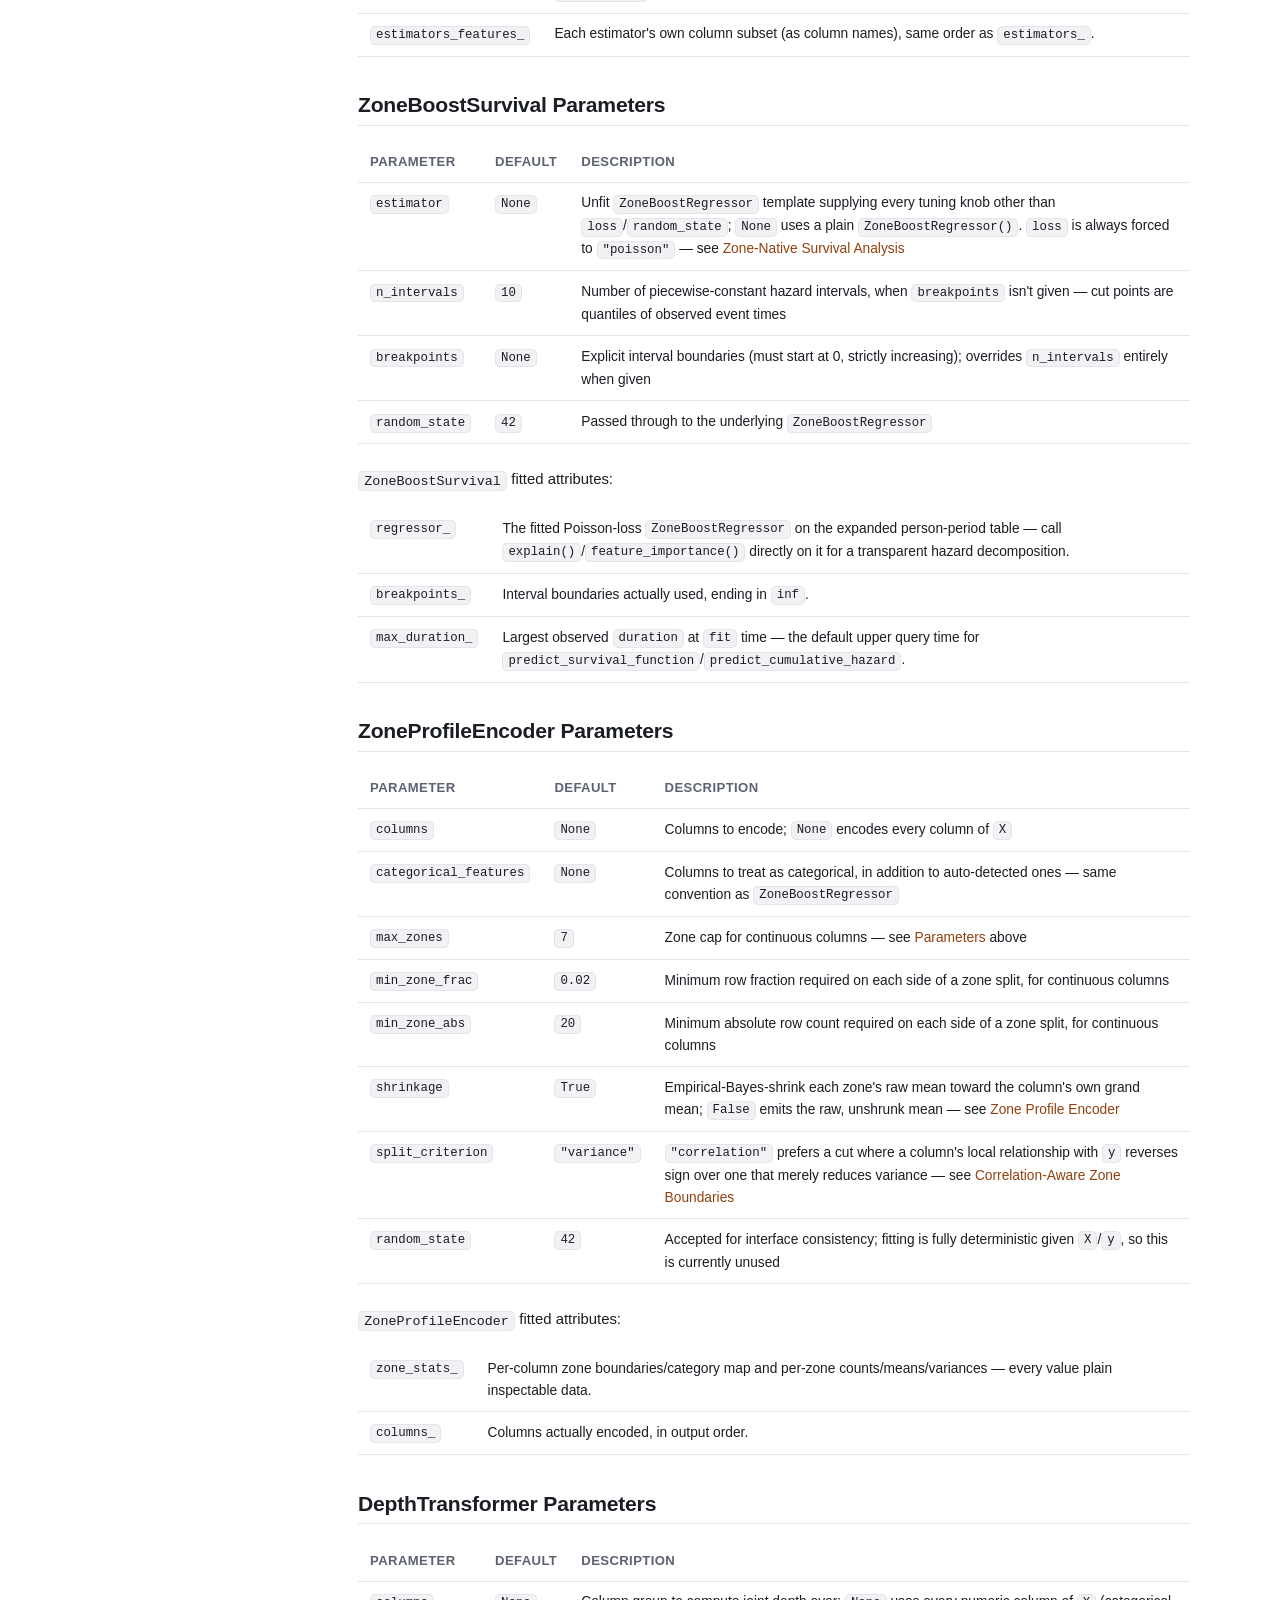
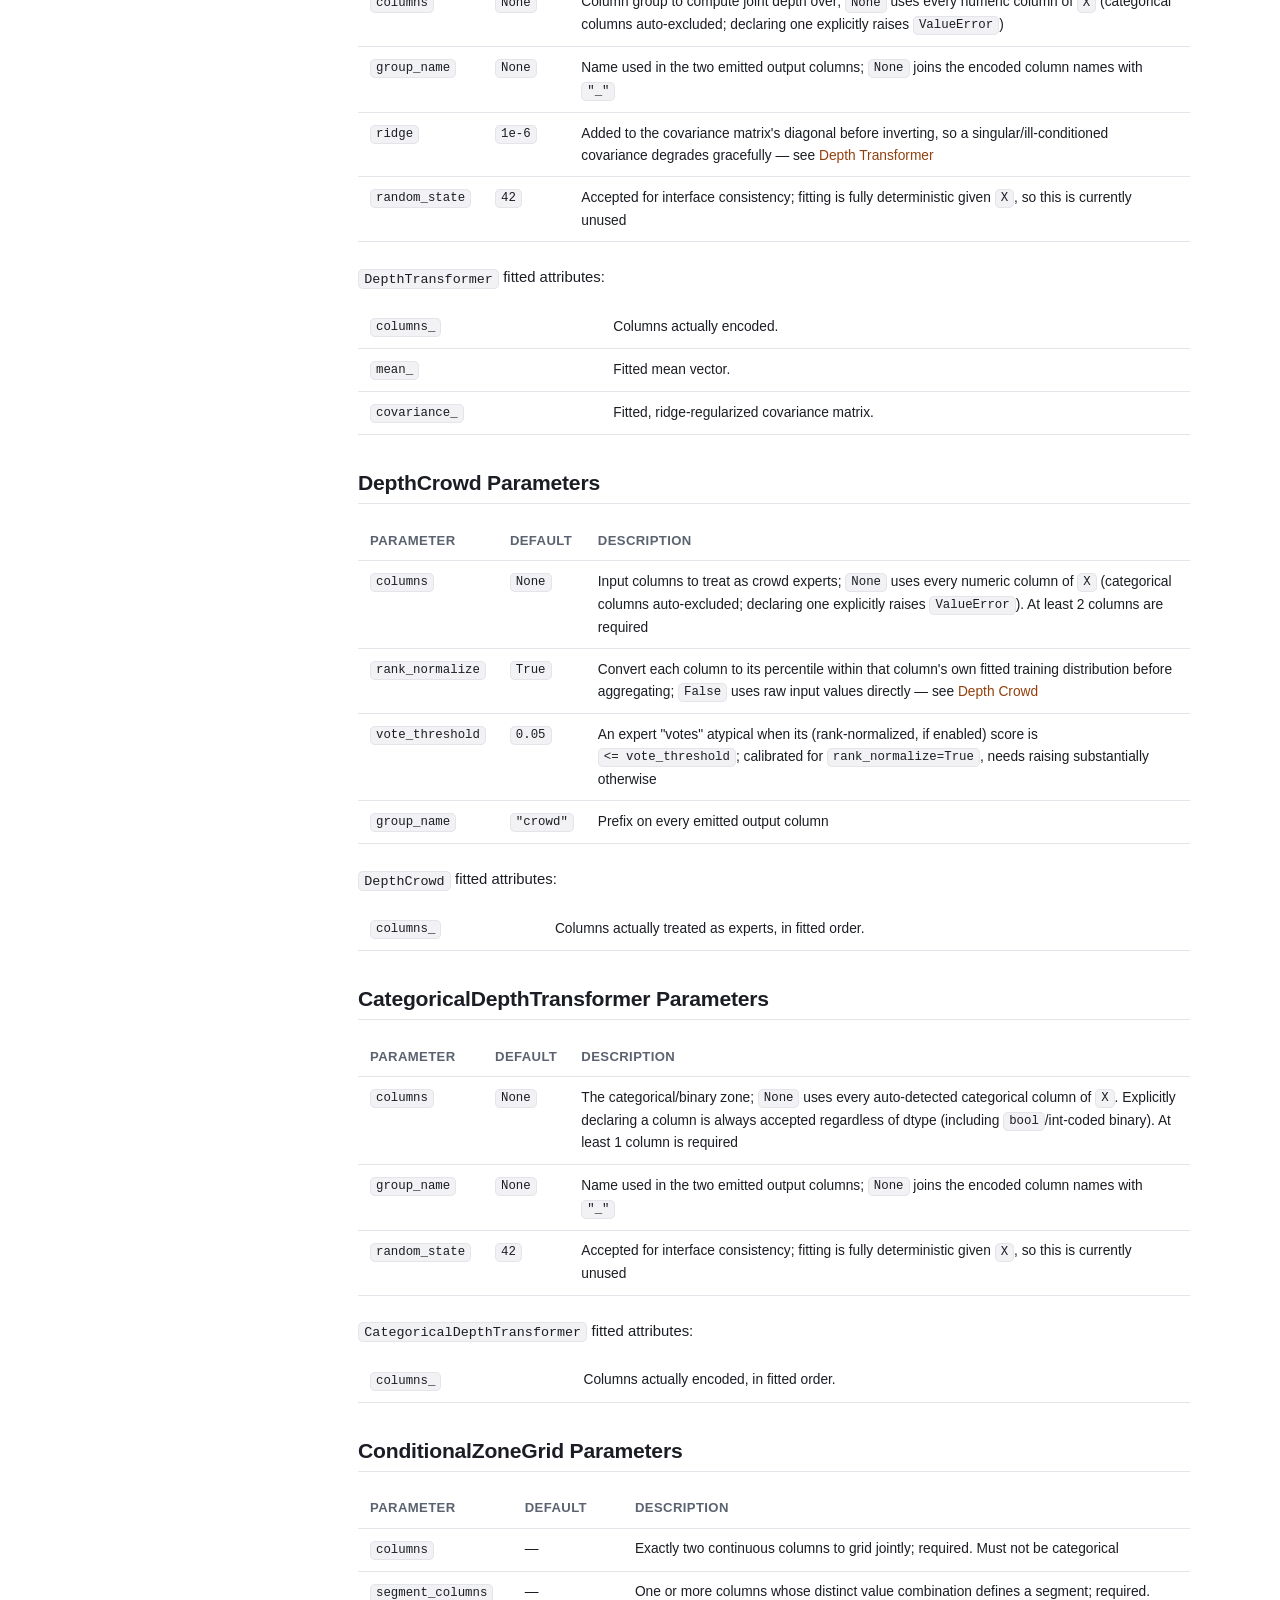
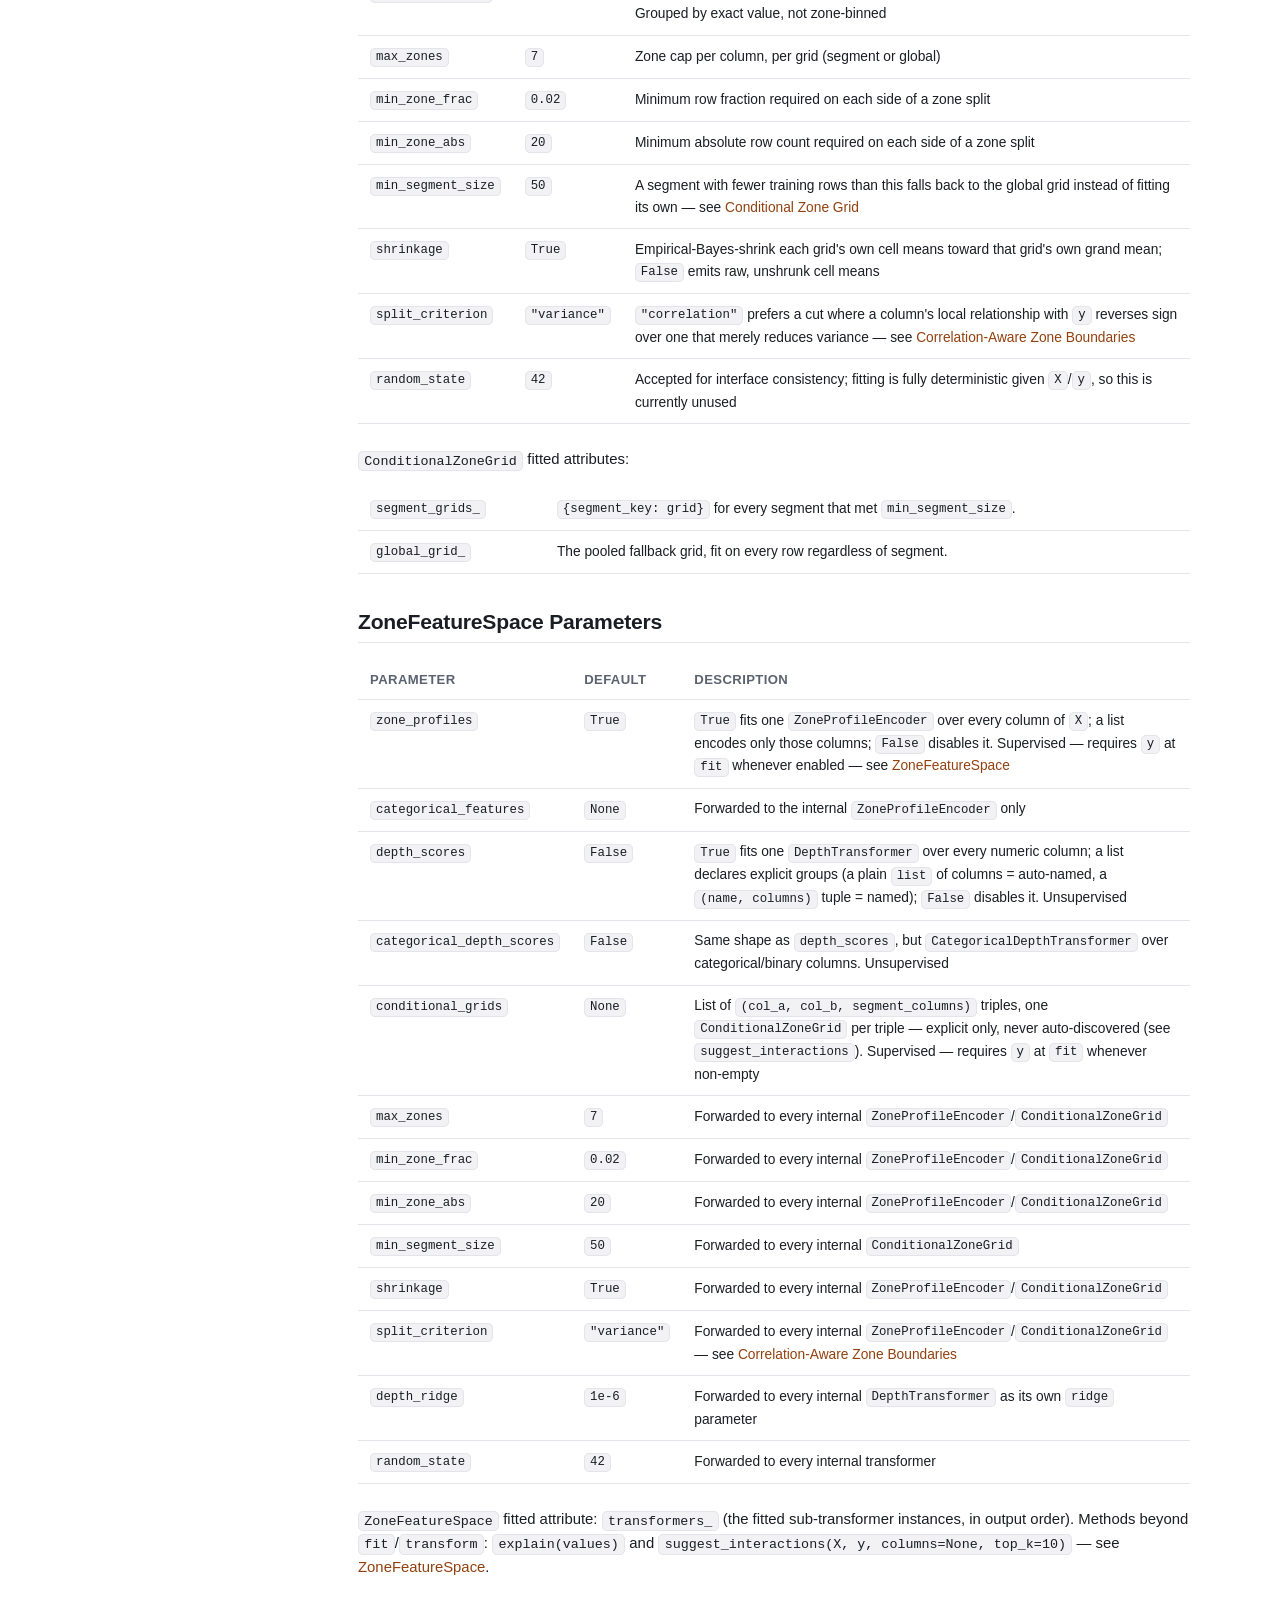
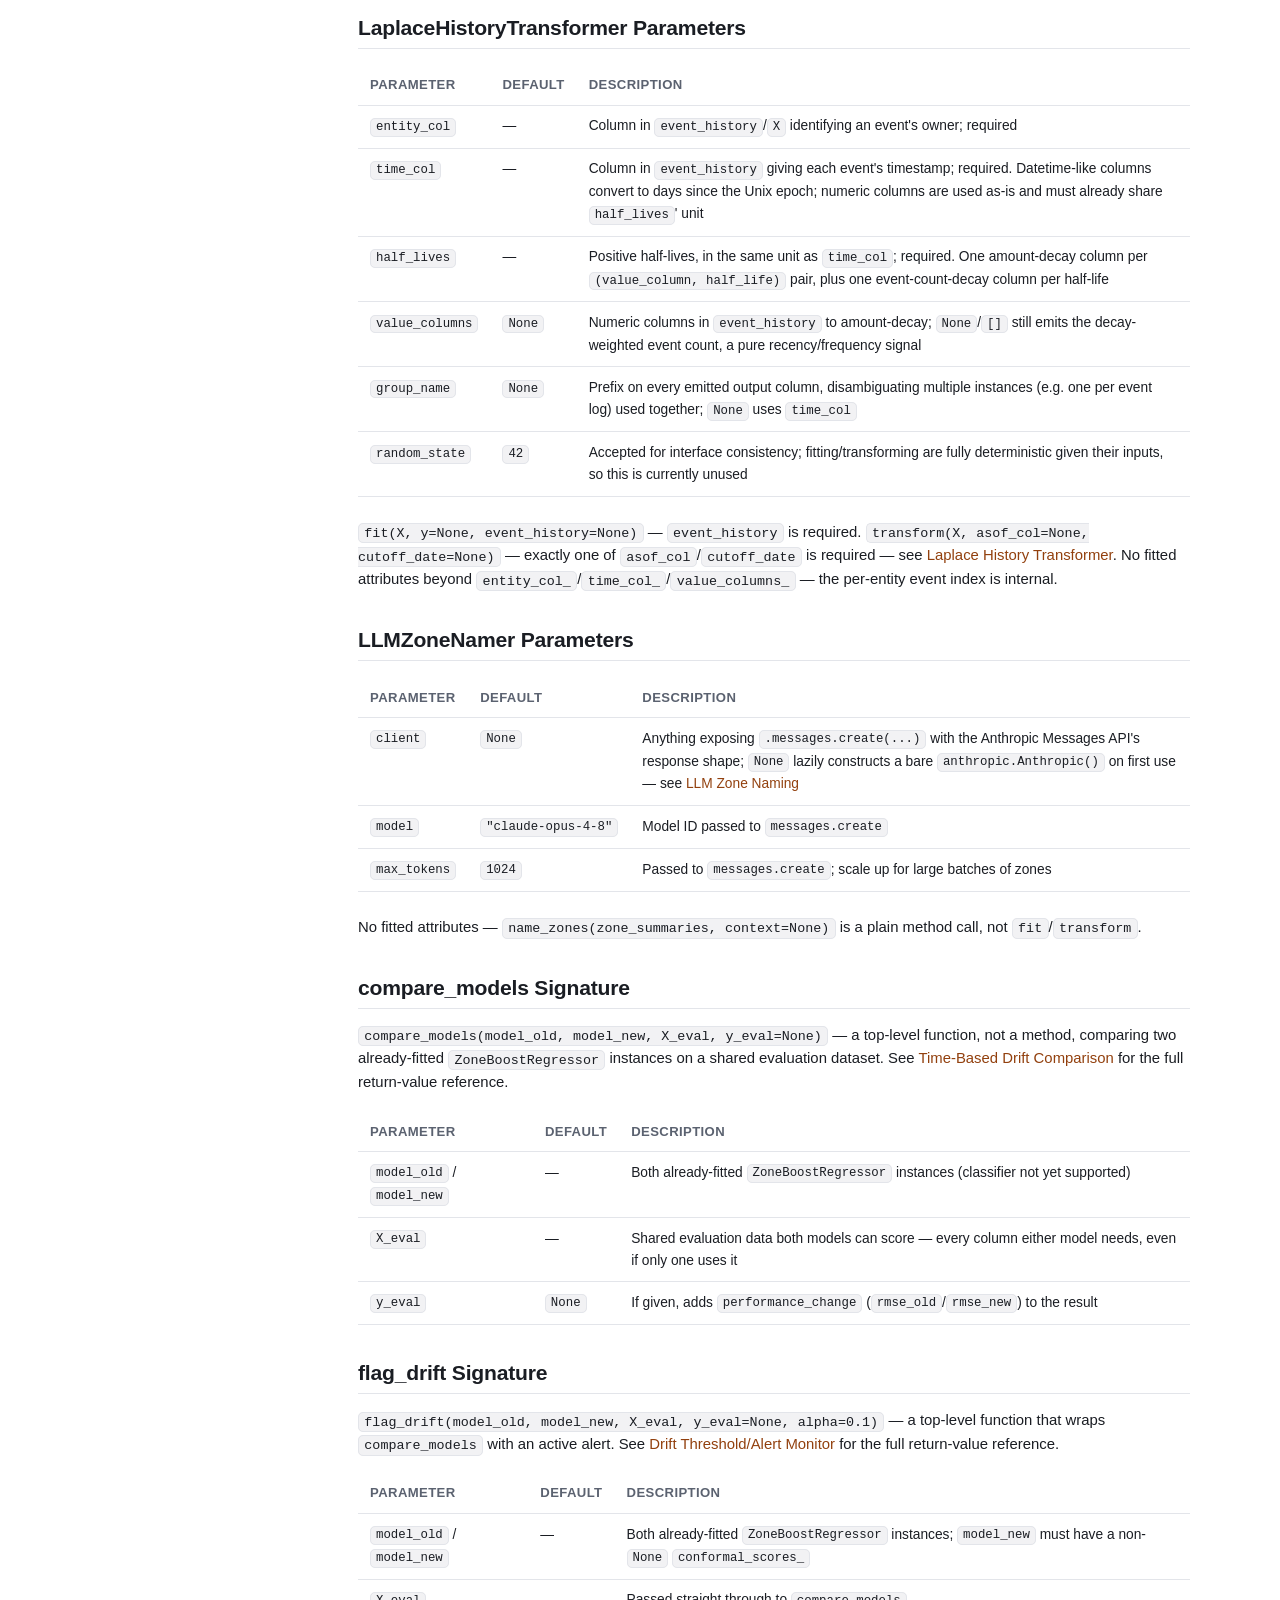
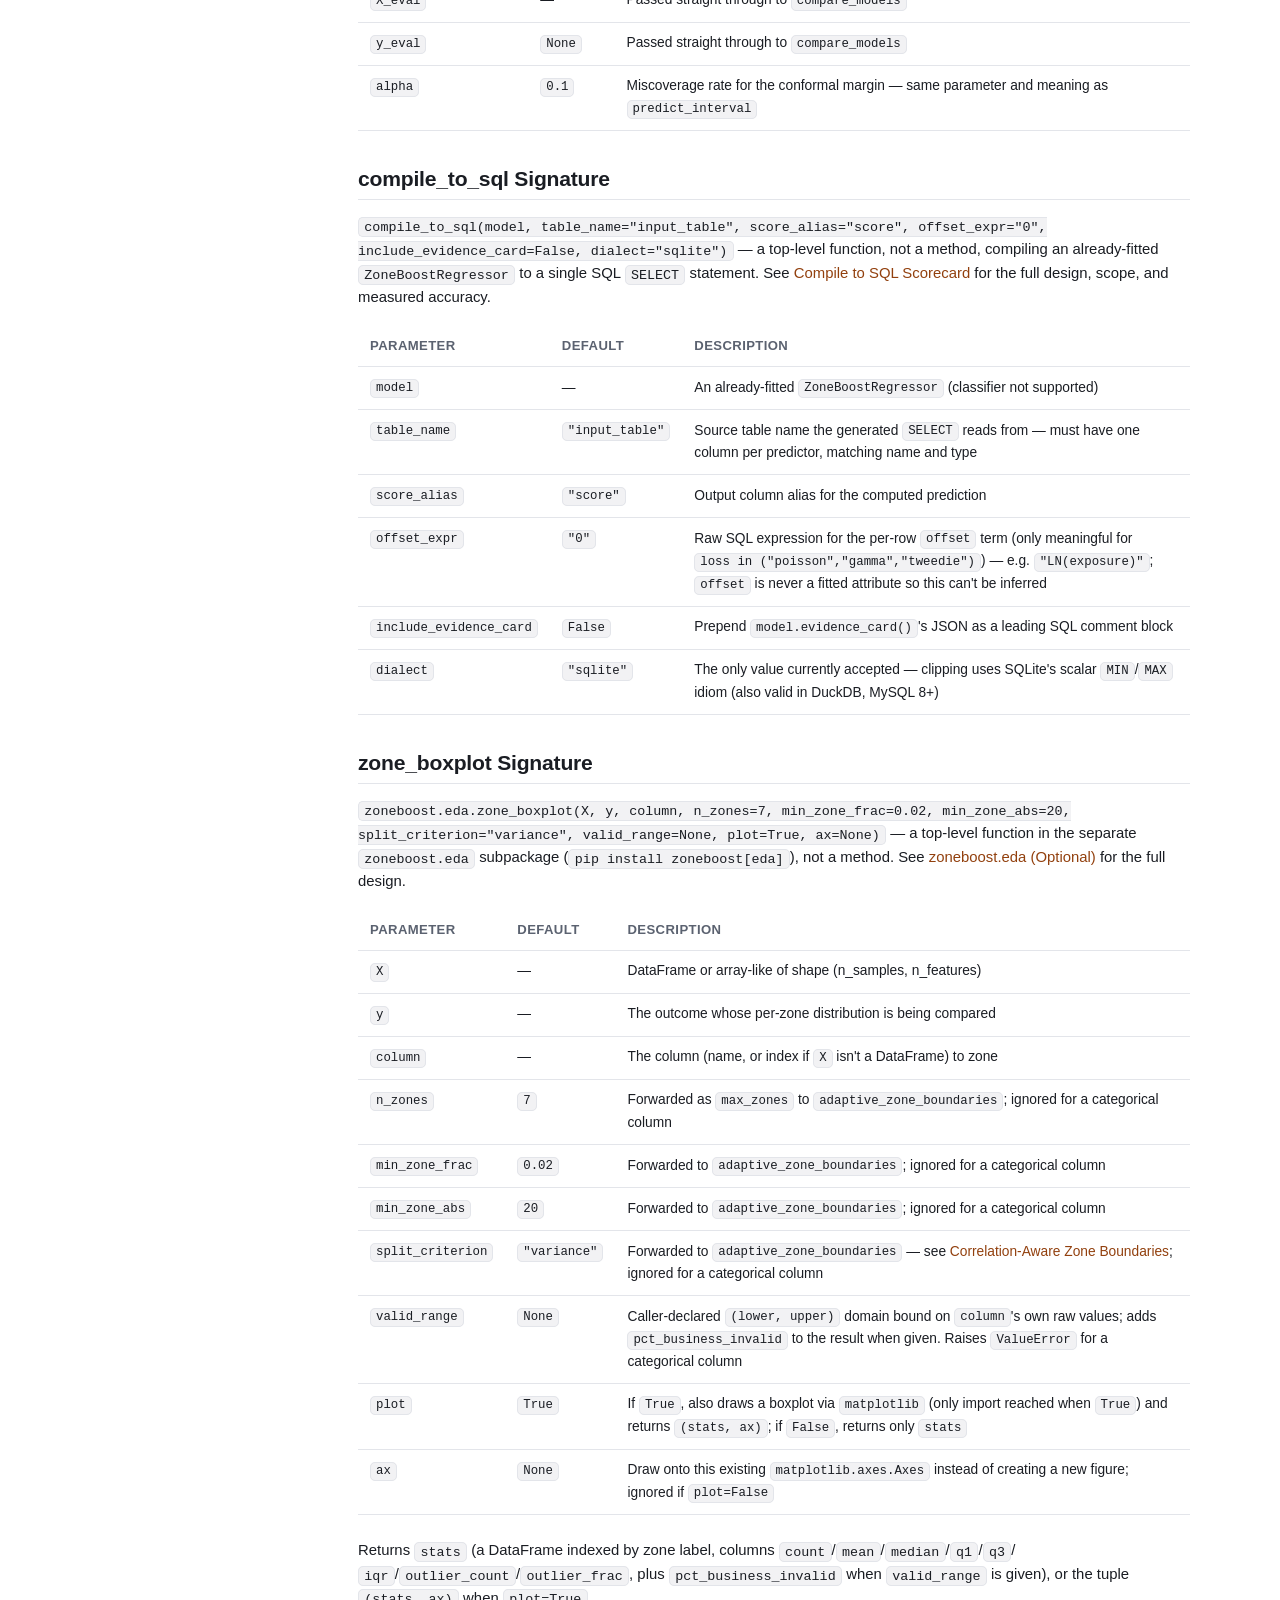
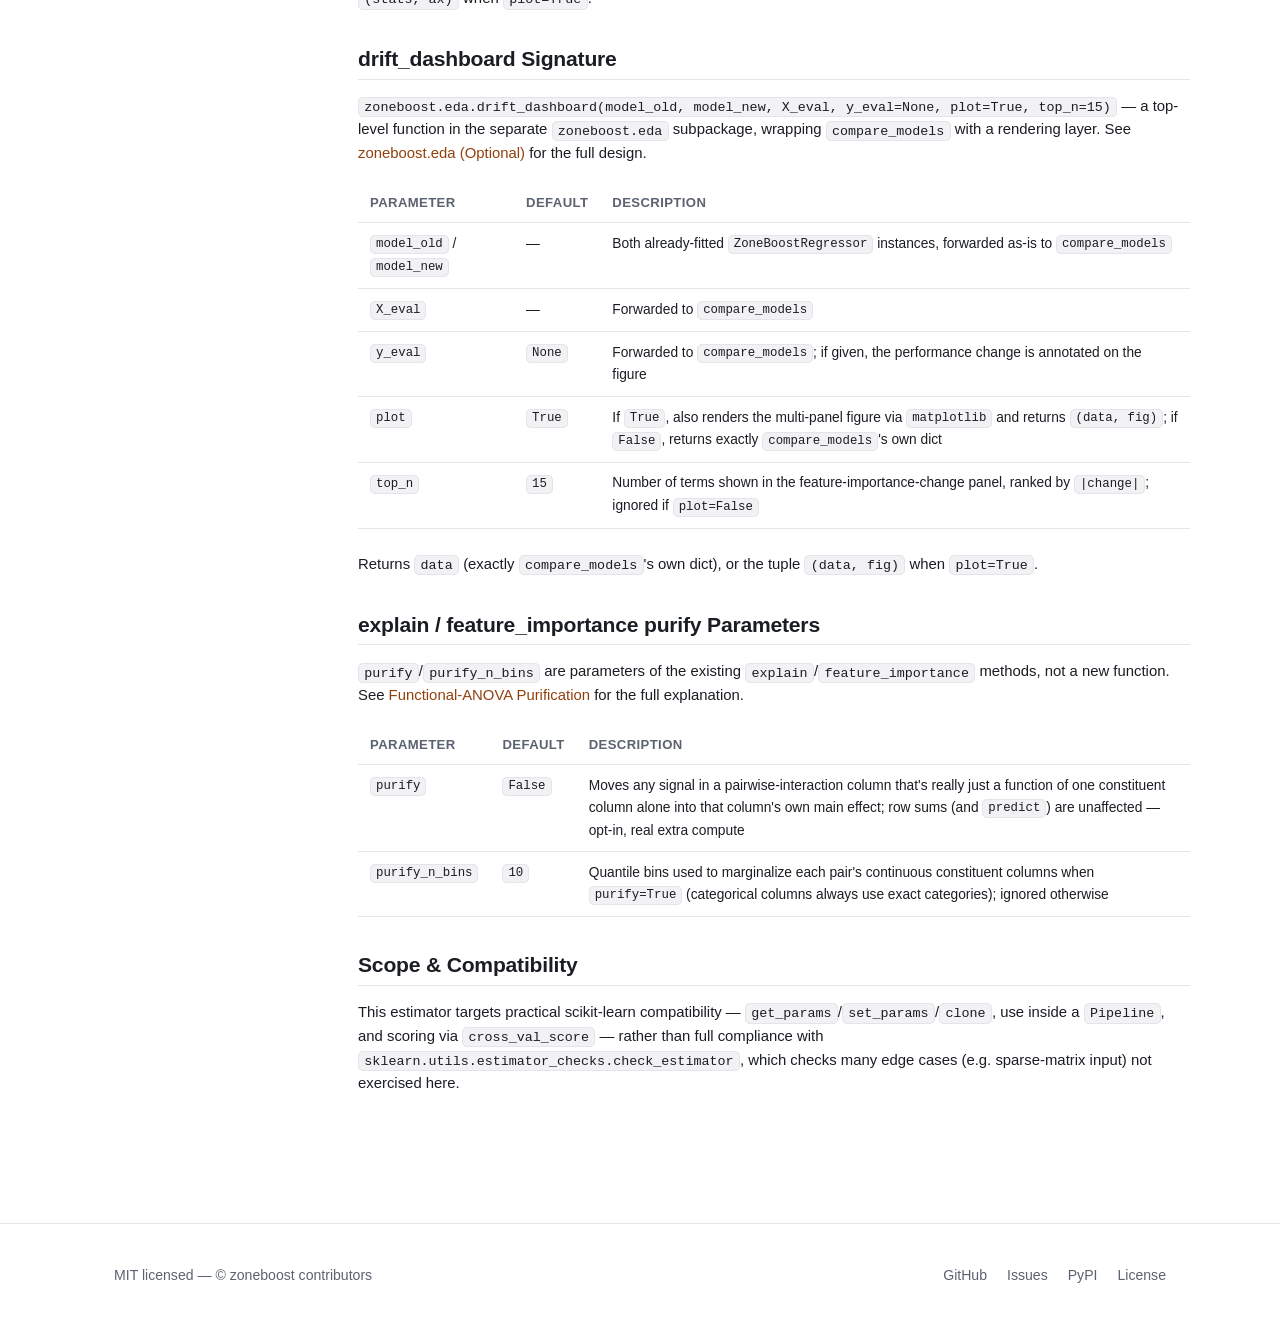
==== commit c2079176: "Add zoneboost.eda: zone_boxplot and drift_dashboard A separate subpackage (pip install zoneboost[eda" ====
--- a/docs/api-reference.html
+++ b/docs/api-reference.html
@@ -415,6 +415,53 @@
       </tbody>
     </table>
 
+    <h2 id="zone-boxplot-signature">zone_boxplot Signature</h2>
+    <p><code>zoneboost.eda.zone_boxplot(X, y, column, n_zones=7, min_zone_frac=0.02,
+    min_zone_abs=20, split_criterion="variance", valid_range=None, plot=True,
+    ax=None)</code> — a top-level function in the separate <code>zoneboost.eda</code>
+    subpackage (<code>pip install zoneboost[eda]</code>), not a method. See
+    <a href="how-it-works.html#zoneboost-eda">zoneboost.eda (Optional)</a> for the full
+    design.</p>
+    <table>
+      <thead><tr><th>Parameter</th><th>Default</th><th>Description</th></tr></thead>
+      <tbody>
+        <tr><td><code>X</code></td><td>—</td><td>DataFrame or array-like of shape (n_samples, n_features)</td></tr>
+        <tr><td><code>y</code></td><td>—</td><td>The outcome whose per-zone distribution is being compared</td></tr>
+        <tr><td><code>column</code></td><td>—</td><td>The column (name, or index if <code>X</code> isn't a DataFrame) to zone</td></tr>
+        <tr><td><code>n_zones</code></td><td><code>7</code></td><td>Forwarded as <code>max_zones</code> to <code>adaptive_zone_boundaries</code>; ignored for a categorical column</td></tr>
+        <tr><td><code>min_zone_frac</code></td><td><code>0.02</code></td><td>Forwarded to <code>adaptive_zone_boundaries</code>; ignored for a categorical column</td></tr>
+        <tr><td><code>min_zone_abs</code></td><td><code>20</code></td><td>Forwarded to <code>adaptive_zone_boundaries</code>; ignored for a categorical column</td></tr>
+        <tr><td><code>split_criterion</code></td><td><code>"variance"</code></td><td>Forwarded to <code>adaptive_zone_boundaries</code> — see <a href="how-it-works.html#correlation-aware-zone-boundaries">Correlation-Aware Zone Boundaries</a>; ignored for a categorical column</td></tr>
+        <tr><td><code>valid_range</code></td><td><code>None</code></td><td>Caller-declared <code>(lower, upper)</code> domain bound on <code>column</code>'s own raw values; adds <code>pct_business_invalid</code> to the result when given. Raises <code>ValueError</code> for a categorical column</td></tr>
+        <tr><td><code>plot</code></td><td><code>True</code></td><td>If <code>True</code>, also draws a boxplot via <code>matplotlib</code> (only import reached when <code>True</code>) and returns <code>(stats, ax)</code>; if <code>False</code>, returns only <code>stats</code></td></tr>
+        <tr><td><code>ax</code></td><td><code>None</code></td><td>Draw onto this existing <code>matplotlib.axes.Axes</code> instead of creating a new figure; ignored if <code>plot=False</code></td></tr>
+      </tbody>
+    </table>
+    <p>Returns <code>stats</code> (a DataFrame indexed by zone label, columns
+    <code>count</code>/<code>mean</code>/<code>median</code>/<code>q1</code>/<code>q3</code>/
+    <code>iqr</code>/<code>outlier_count</code>/<code>outlier_frac</code>, plus
+    <code>pct_business_invalid</code> when <code>valid_range</code> is given), or the tuple
+    <code>(stats, ax)</code> when <code>plot=True</code>.</p>
+
+    <h2 id="drift-dashboard-signature">drift_dashboard Signature</h2>
+    <p><code>zoneboost.eda.drift_dashboard(model_old, model_new, X_eval, y_eval=None,
+    plot=True, top_n=15)</code> — a top-level function in the separate
+    <code>zoneboost.eda</code> subpackage, wrapping <code>compare_models</code> with a
+    rendering layer. See <a href="how-it-works.html#zoneboost-eda">zoneboost.eda
+    (Optional)</a> for the full design.</p>
+    <table>
+      <thead><tr><th>Parameter</th><th>Default</th><th>Description</th></tr></thead>
+      <tbody>
+        <tr><td><code>model_old</code> / <code>model_new</code></td><td>—</td><td>Both already-fitted <code>ZoneBoostRegressor</code> instances, forwarded as-is to <code>compare_models</code></td></tr>
+        <tr><td><code>X_eval</code></td><td>—</td><td>Forwarded to <code>compare_models</code></td></tr>
+        <tr><td><code>y_eval</code></td><td><code>None</code></td><td>Forwarded to <code>compare_models</code>; if given, the performance change is annotated on the figure</td></tr>
+        <tr><td><code>plot</code></td><td><code>True</code></td><td>If <code>True</code>, also renders the multi-panel figure via <code>matplotlib</code> and returns <code>(data, fig)</code>; if <code>False</code>, returns exactly <code>compare_models</code>'s own dict</td></tr>
+        <tr><td><code>top_n</code></td><td><code>15</code></td><td>Number of terms shown in the feature-importance-change panel, ranked by <code>|change|</code>; ignored if <code>plot=False</code></td></tr>
+      </tbody>
+    </table>
+    <p>Returns <code>data</code> (exactly <code>compare_models</code>'s own dict), or the
+    tuple <code>(data, fig)</code> when <code>plot=True</code>.</p>
+
     <h2 id="purify-parameters">explain / feature_importance purify Parameters</h2>
     <p><code>purify</code>/<code>purify_n_bins</code> are parameters of the existing
     <code>explain</code>/<code>feature_importance</code> methods, not a new function.
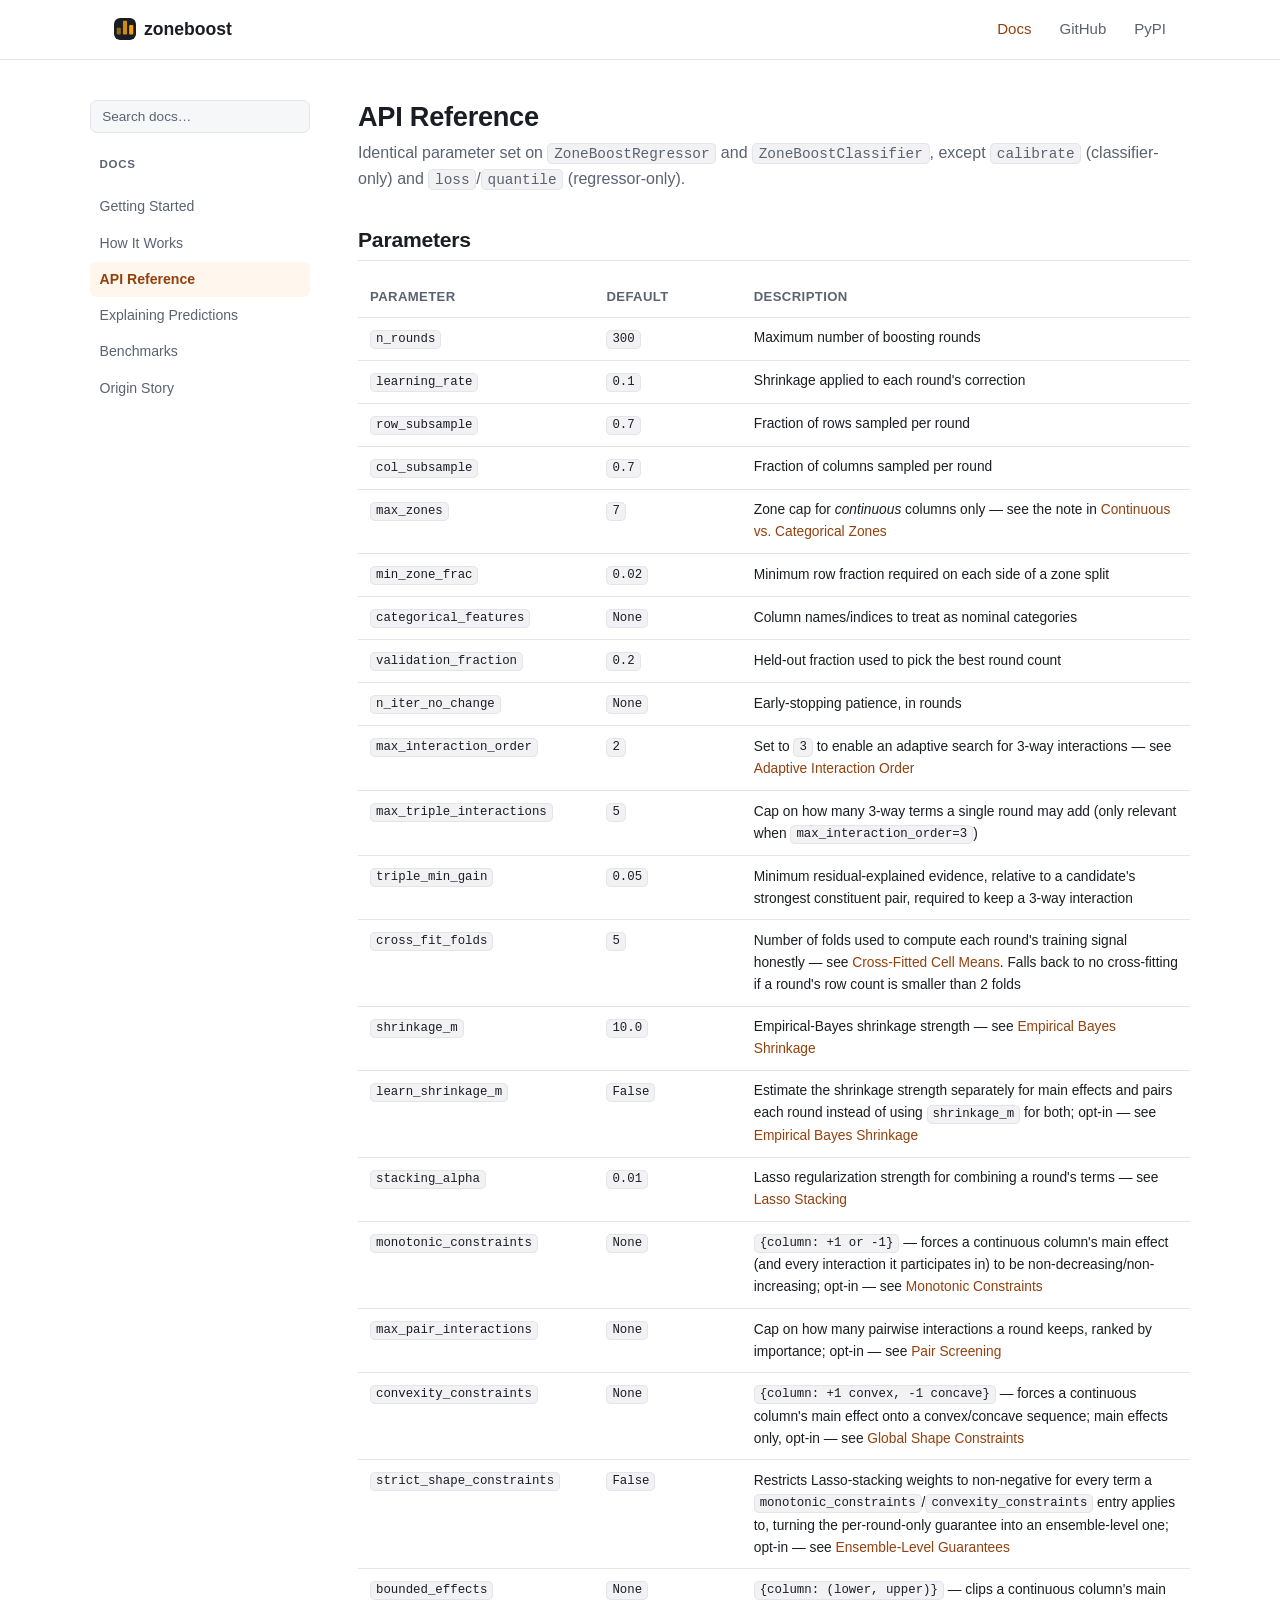
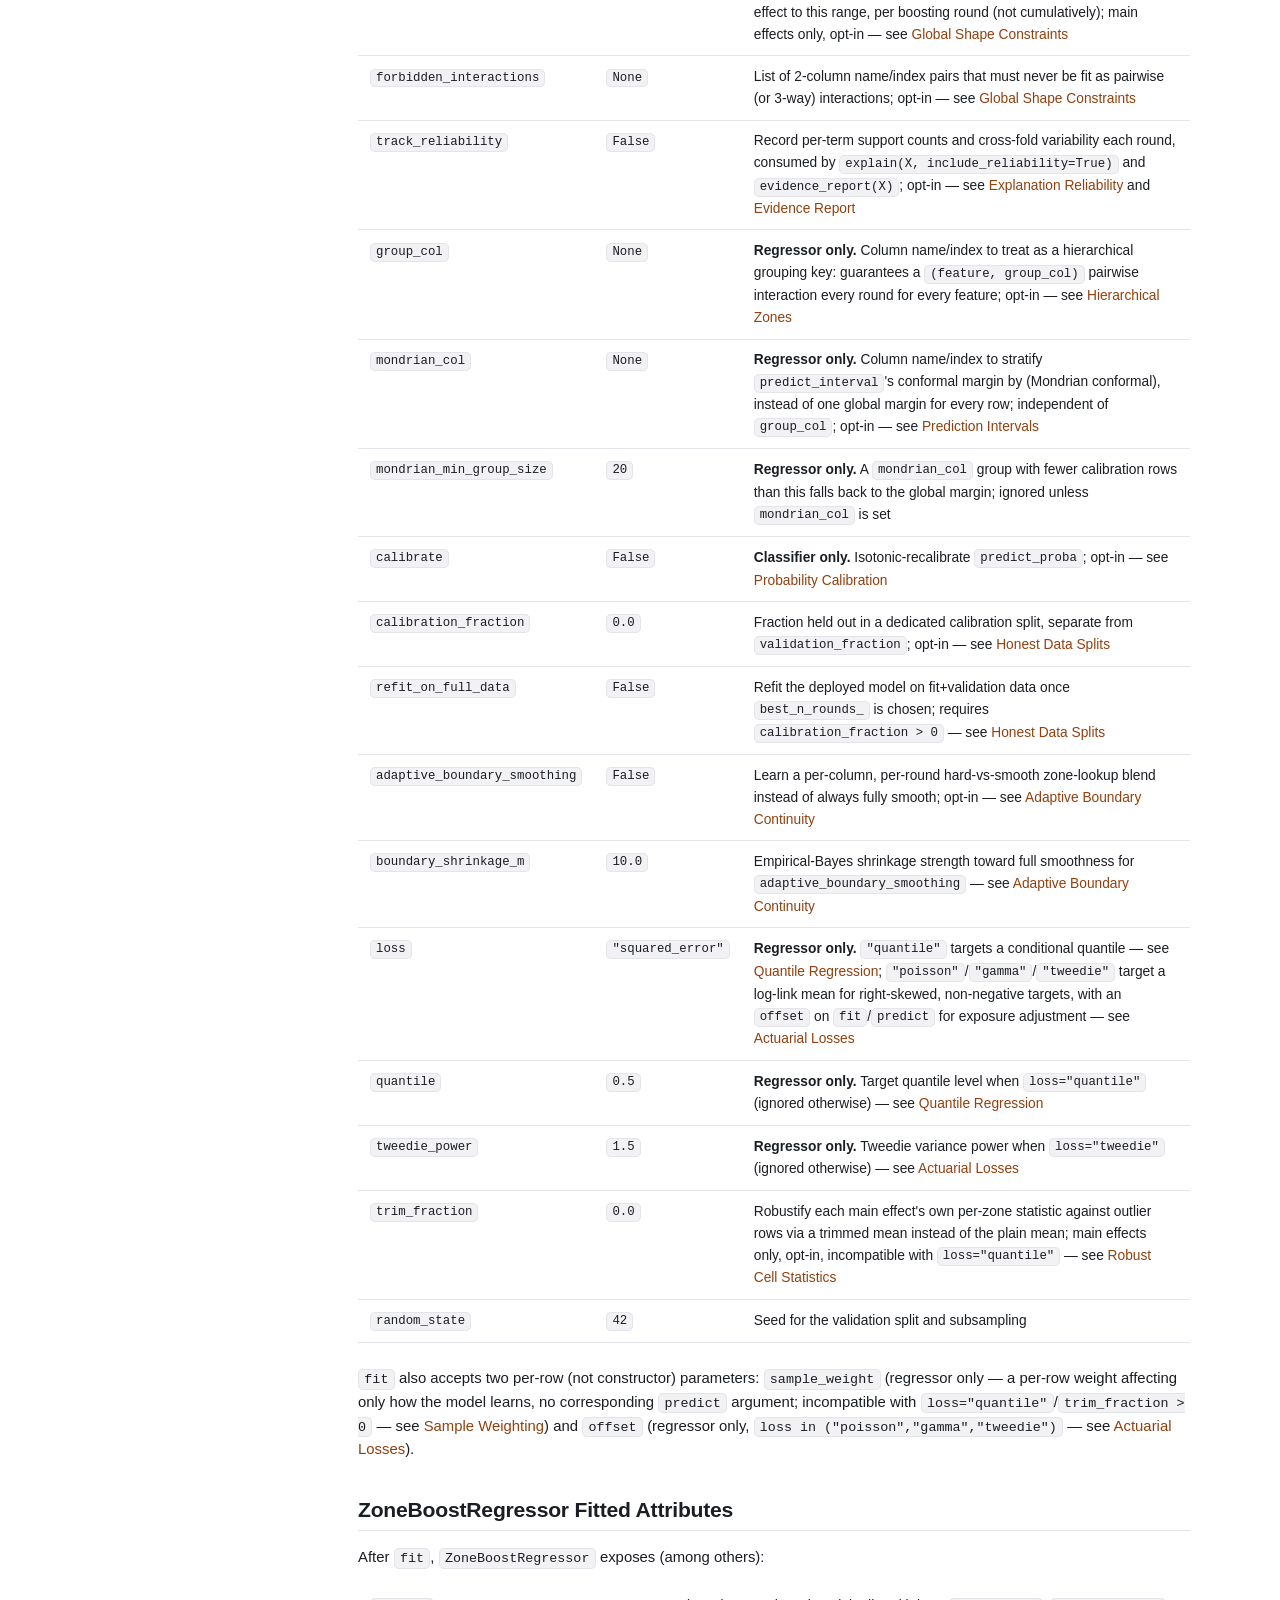
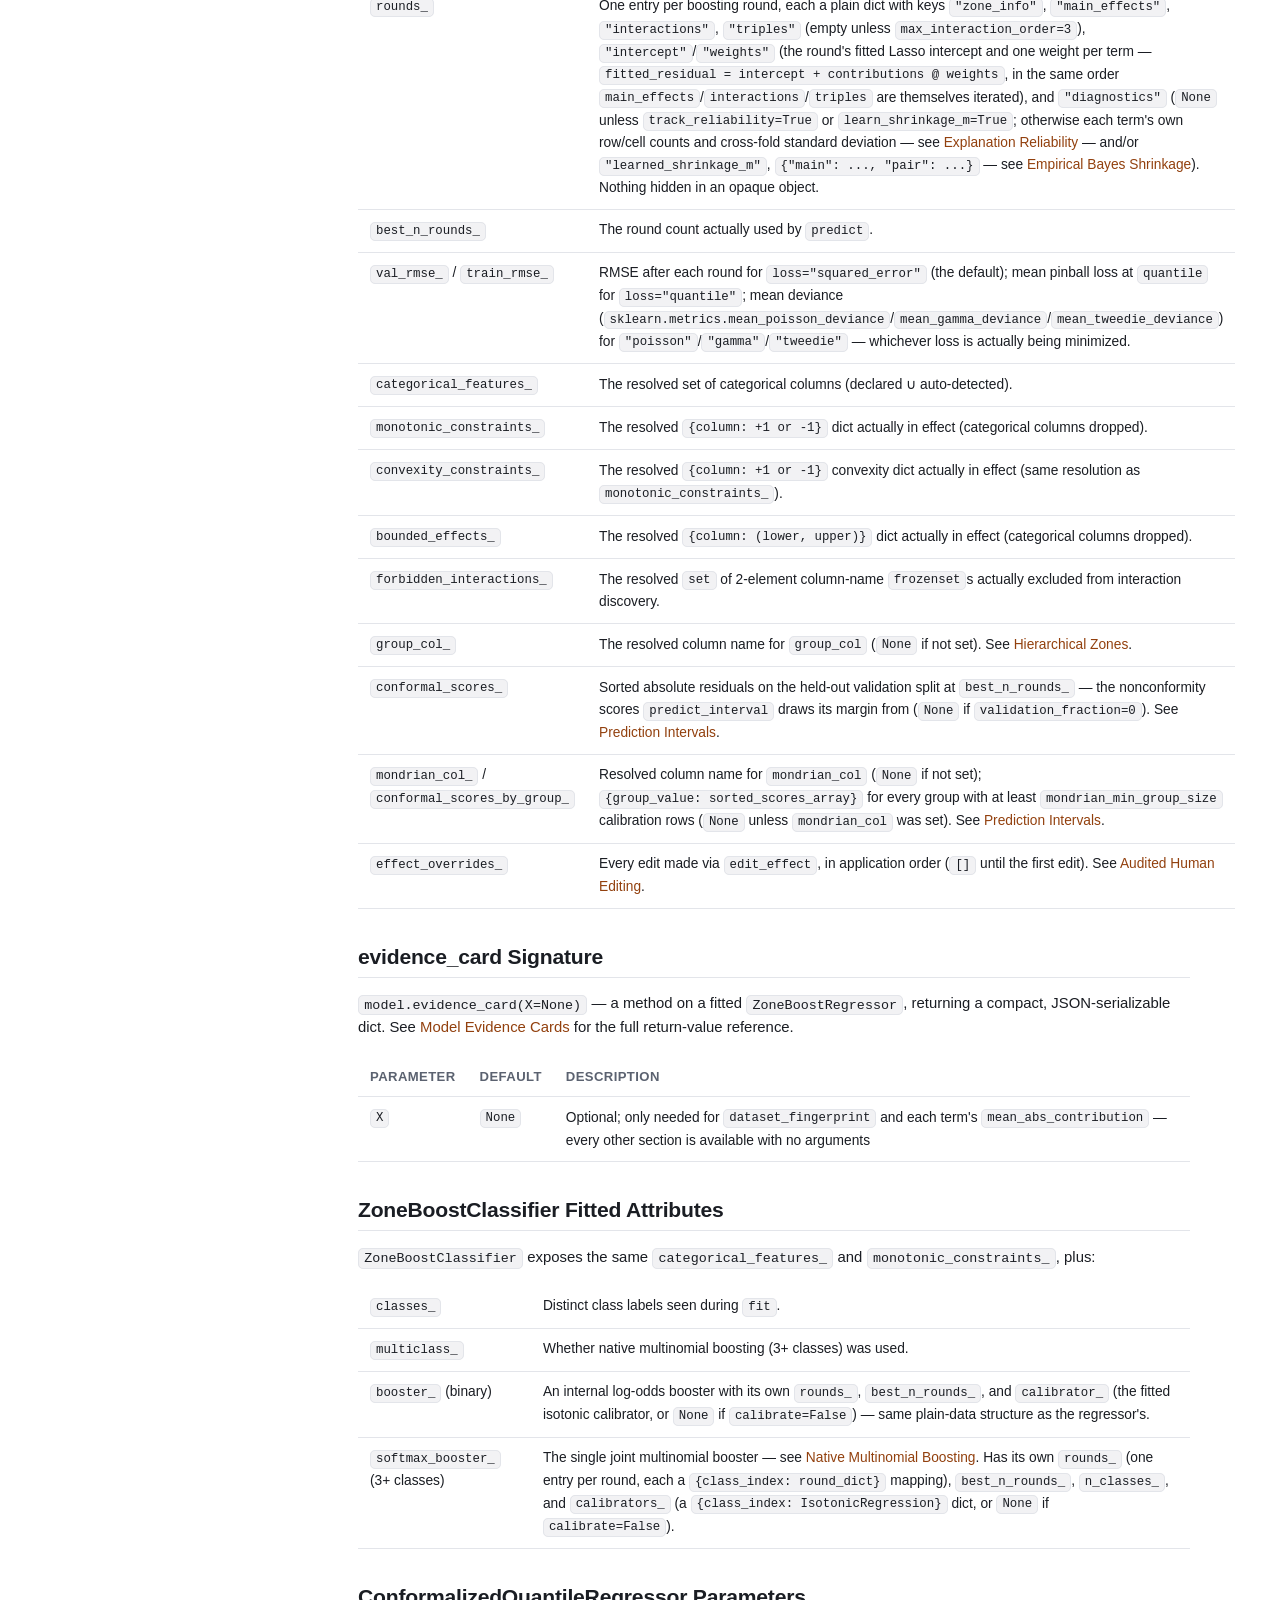
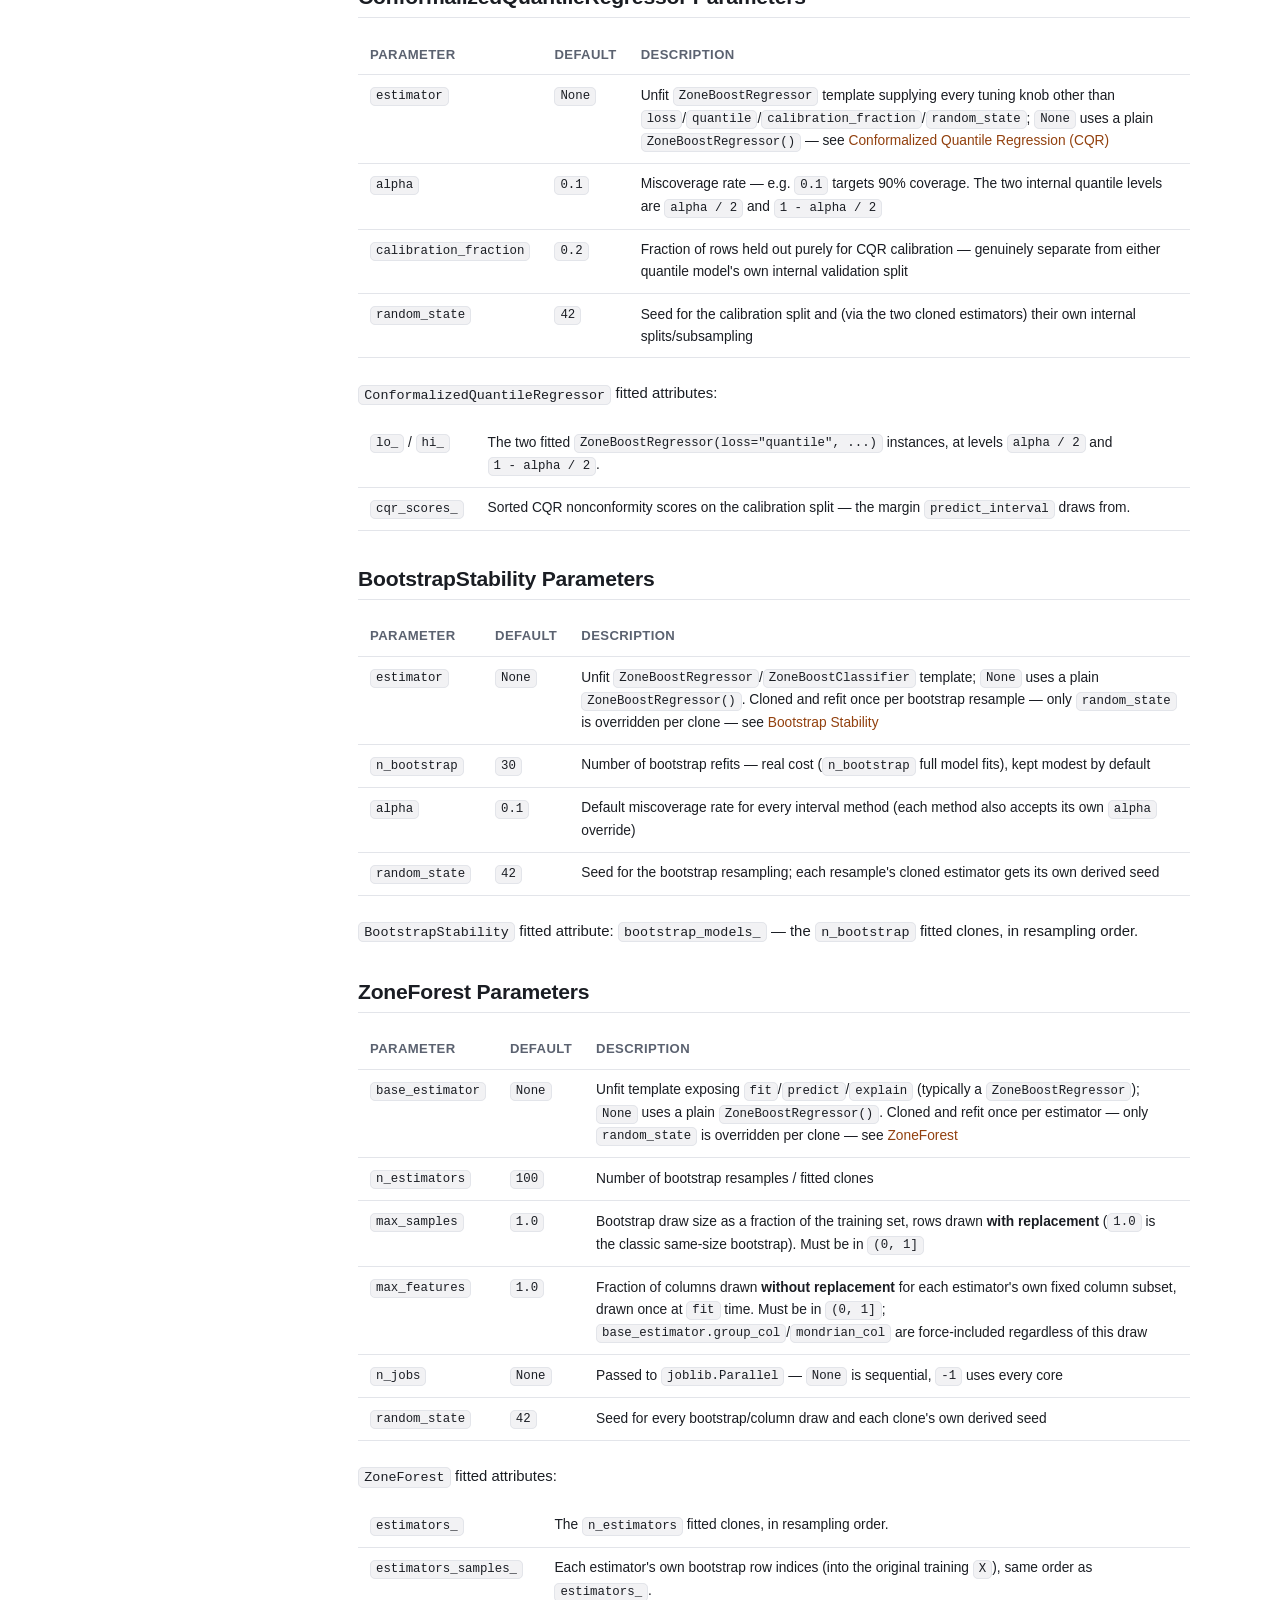
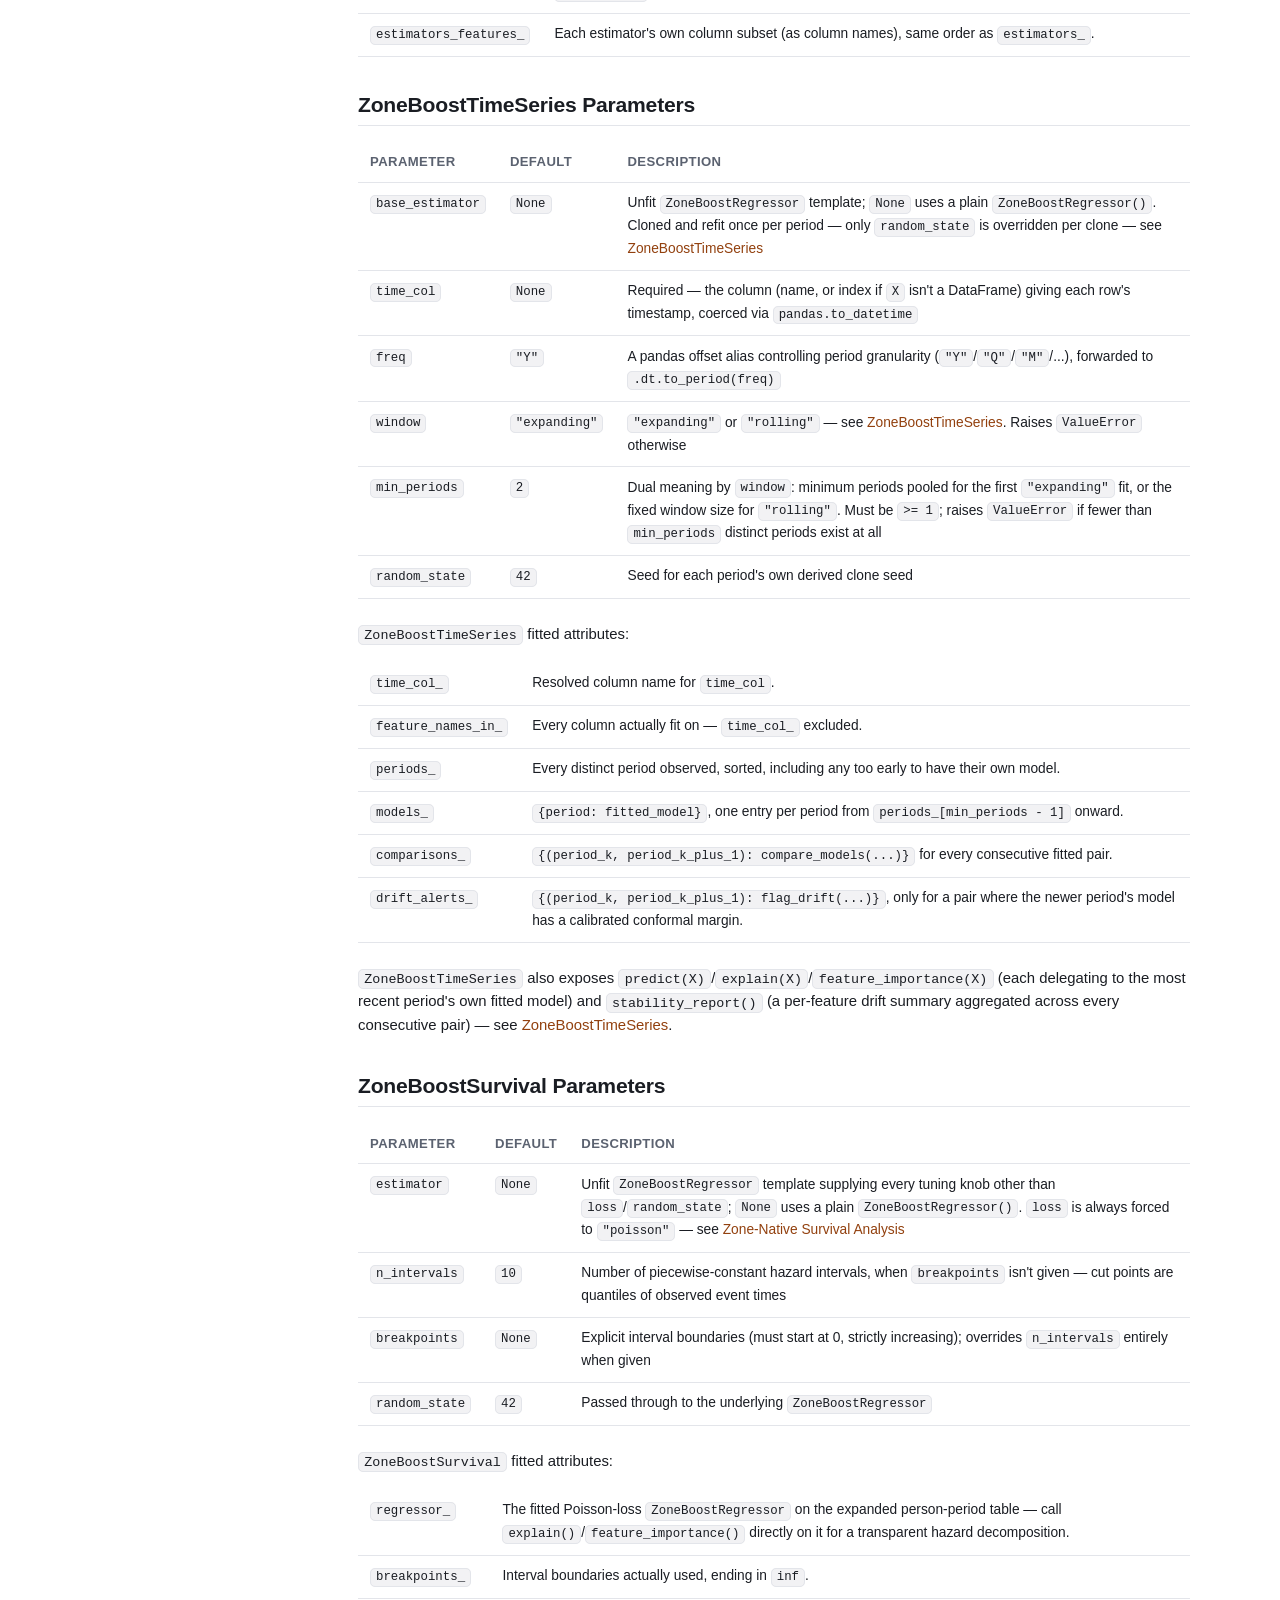
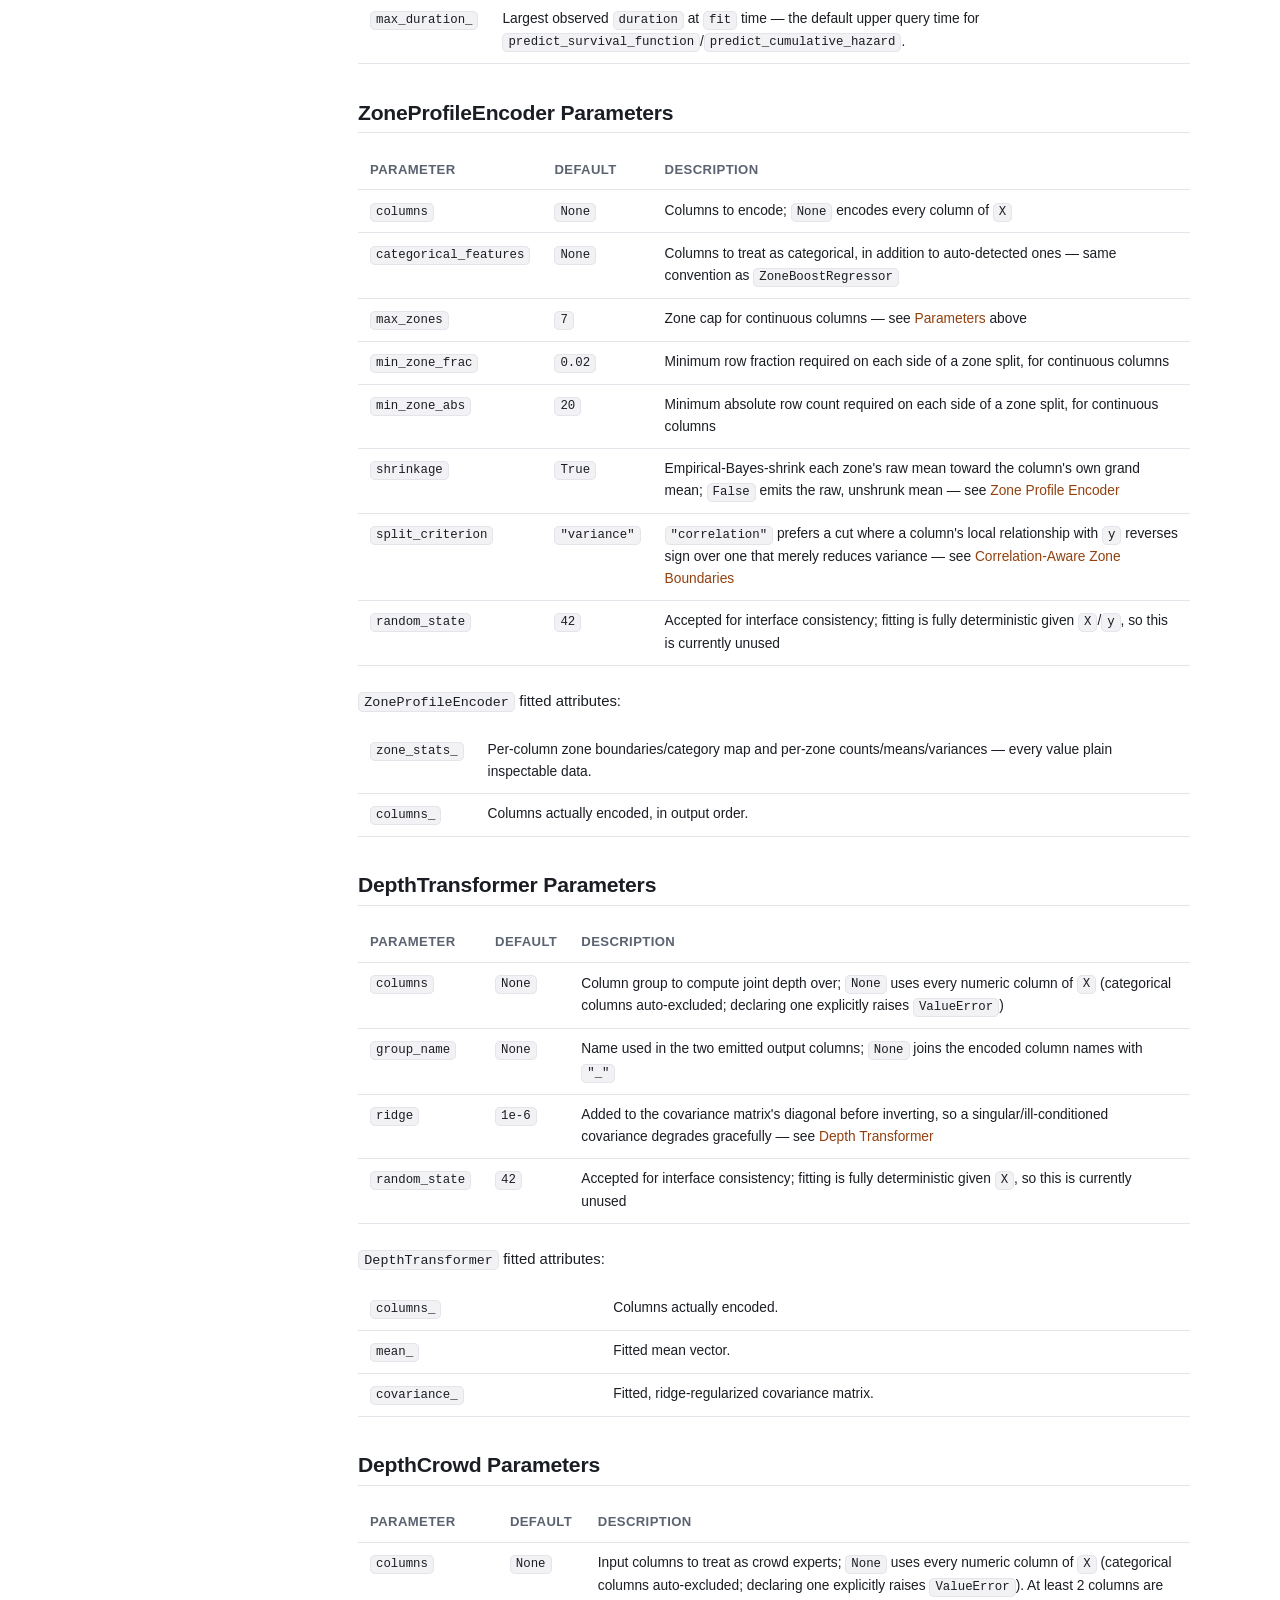
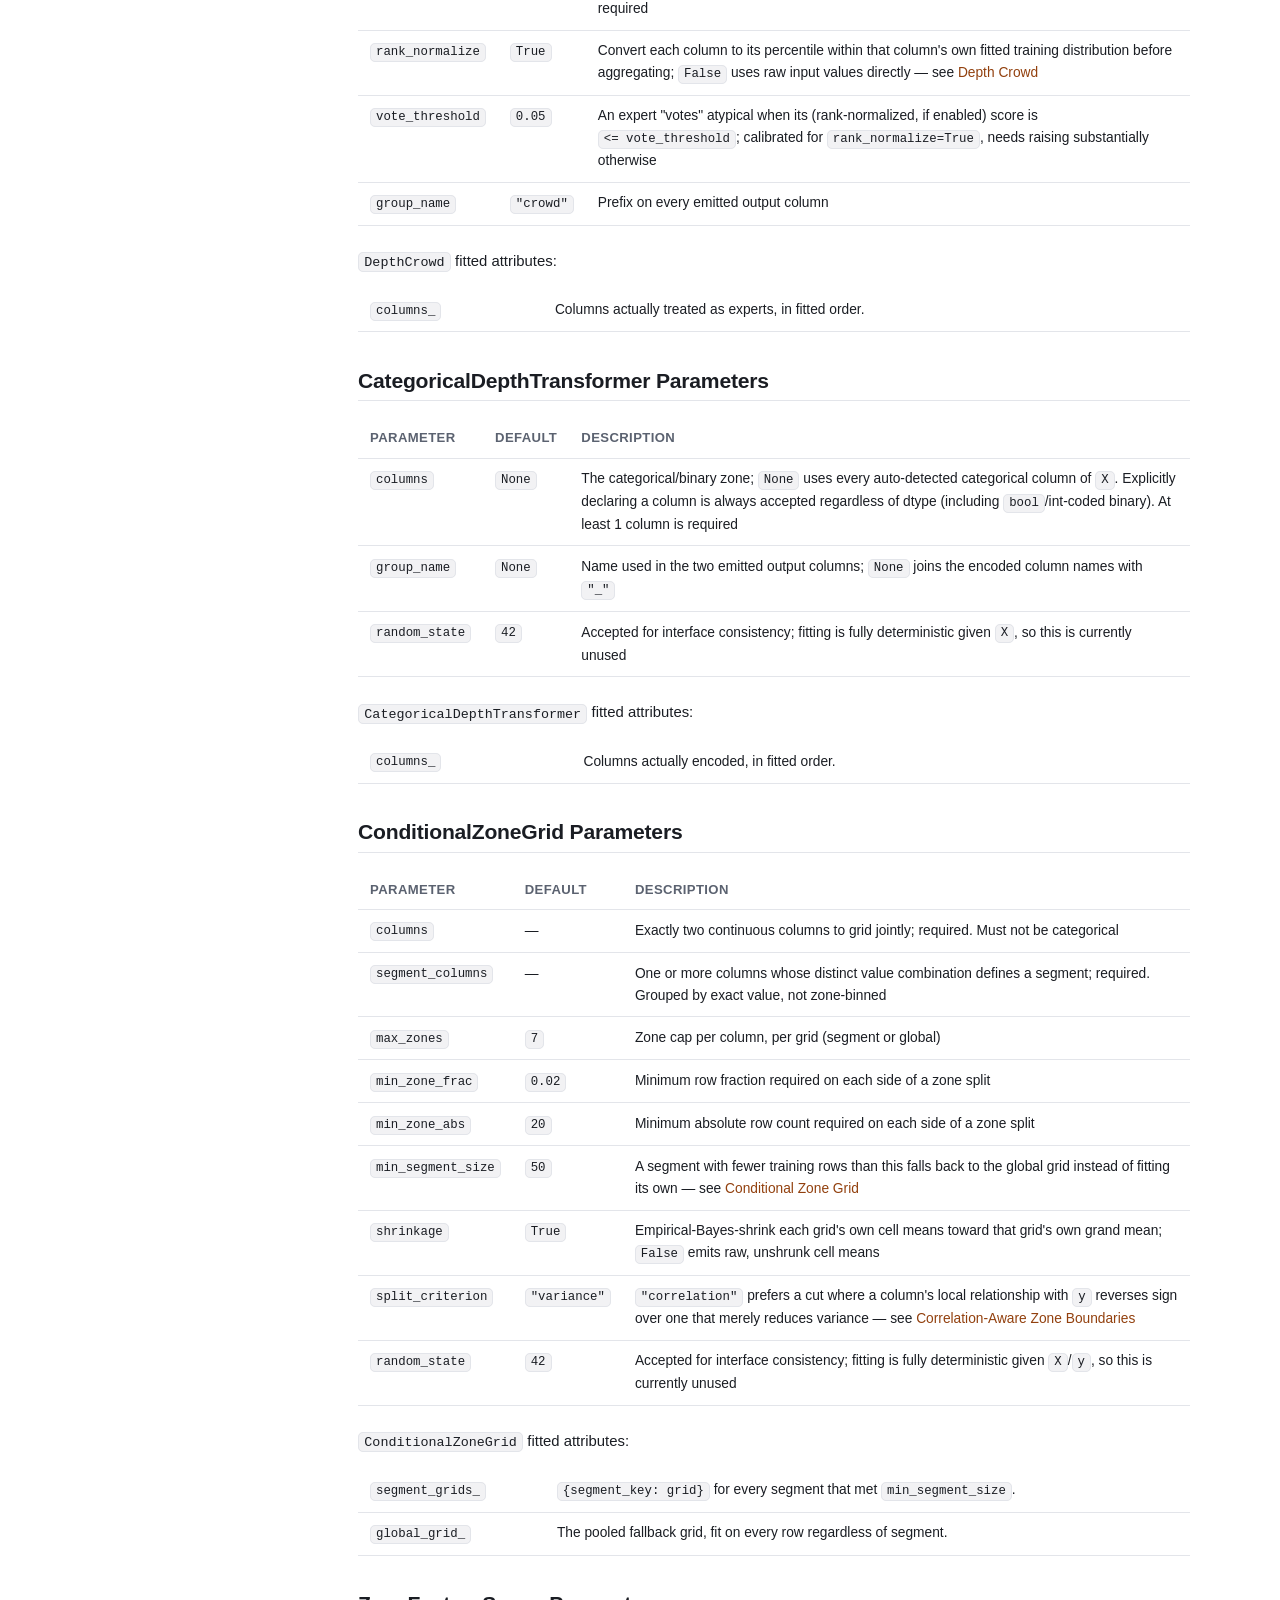
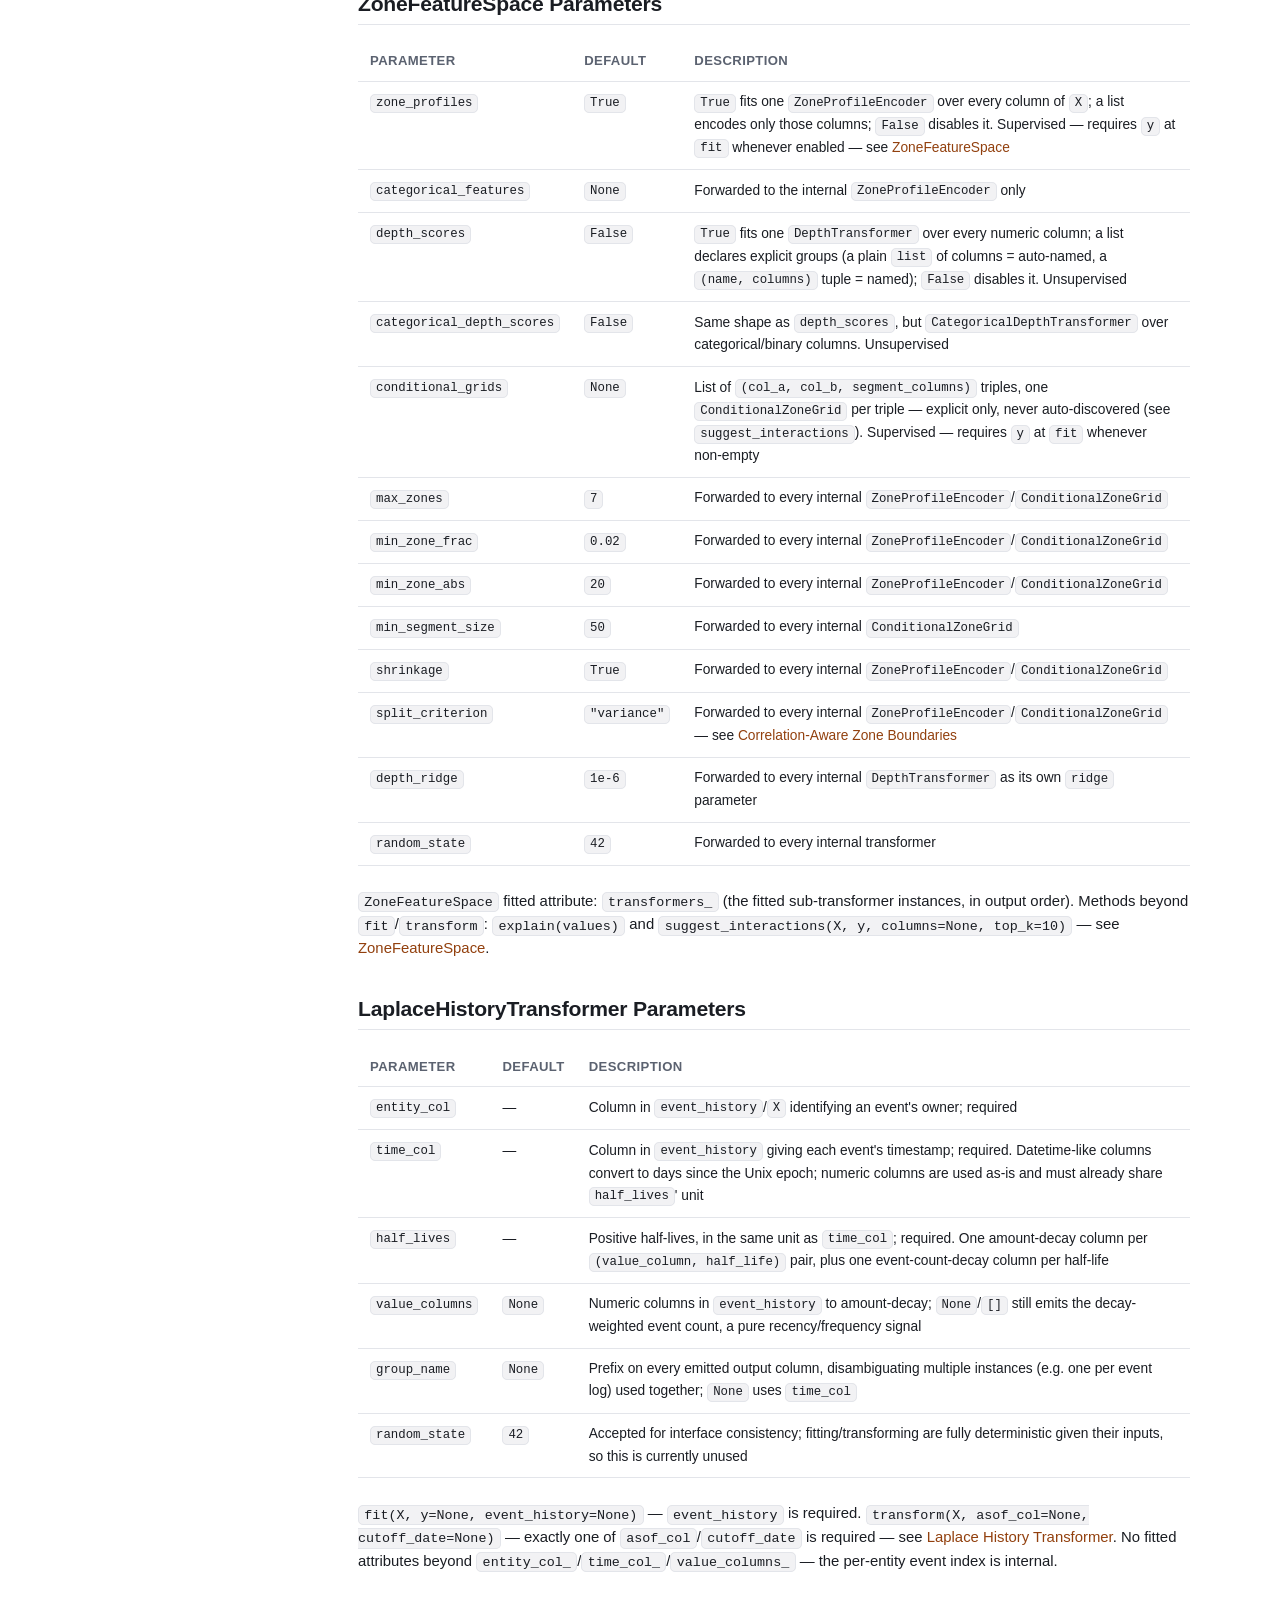
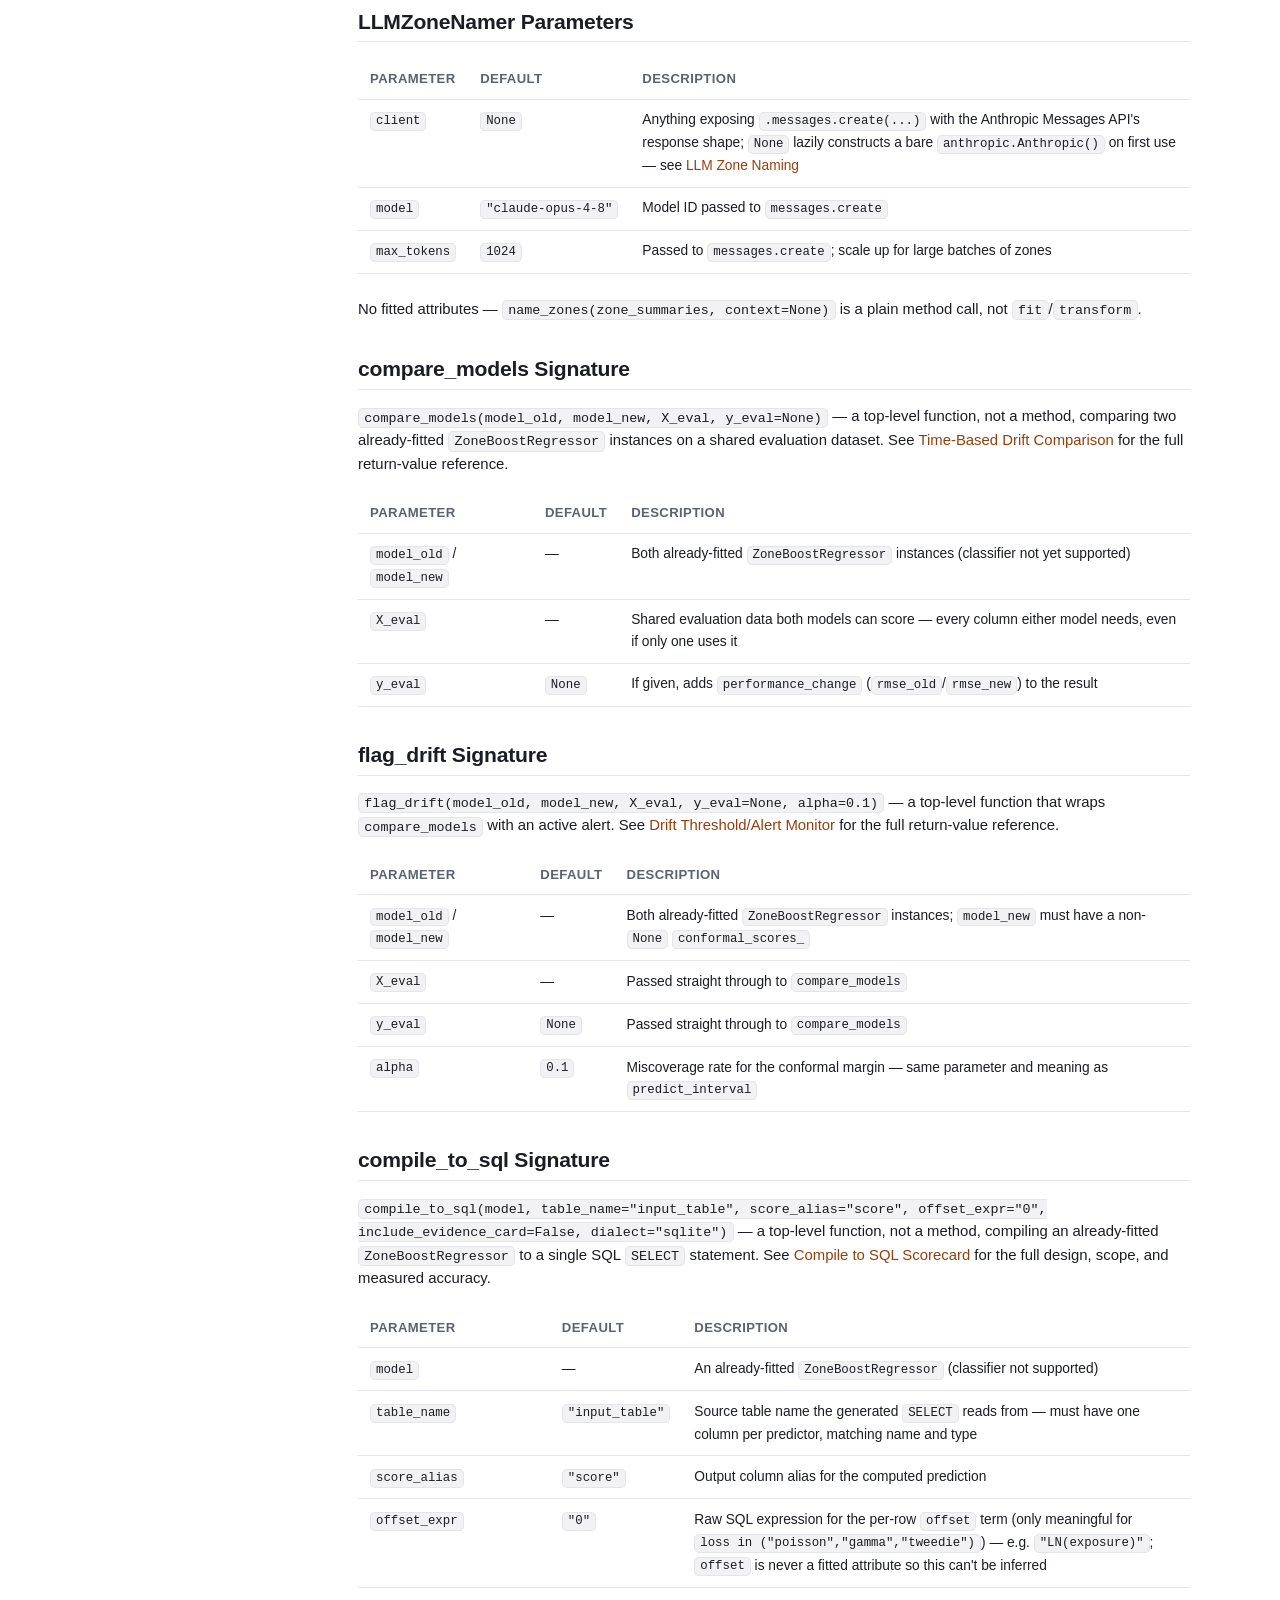
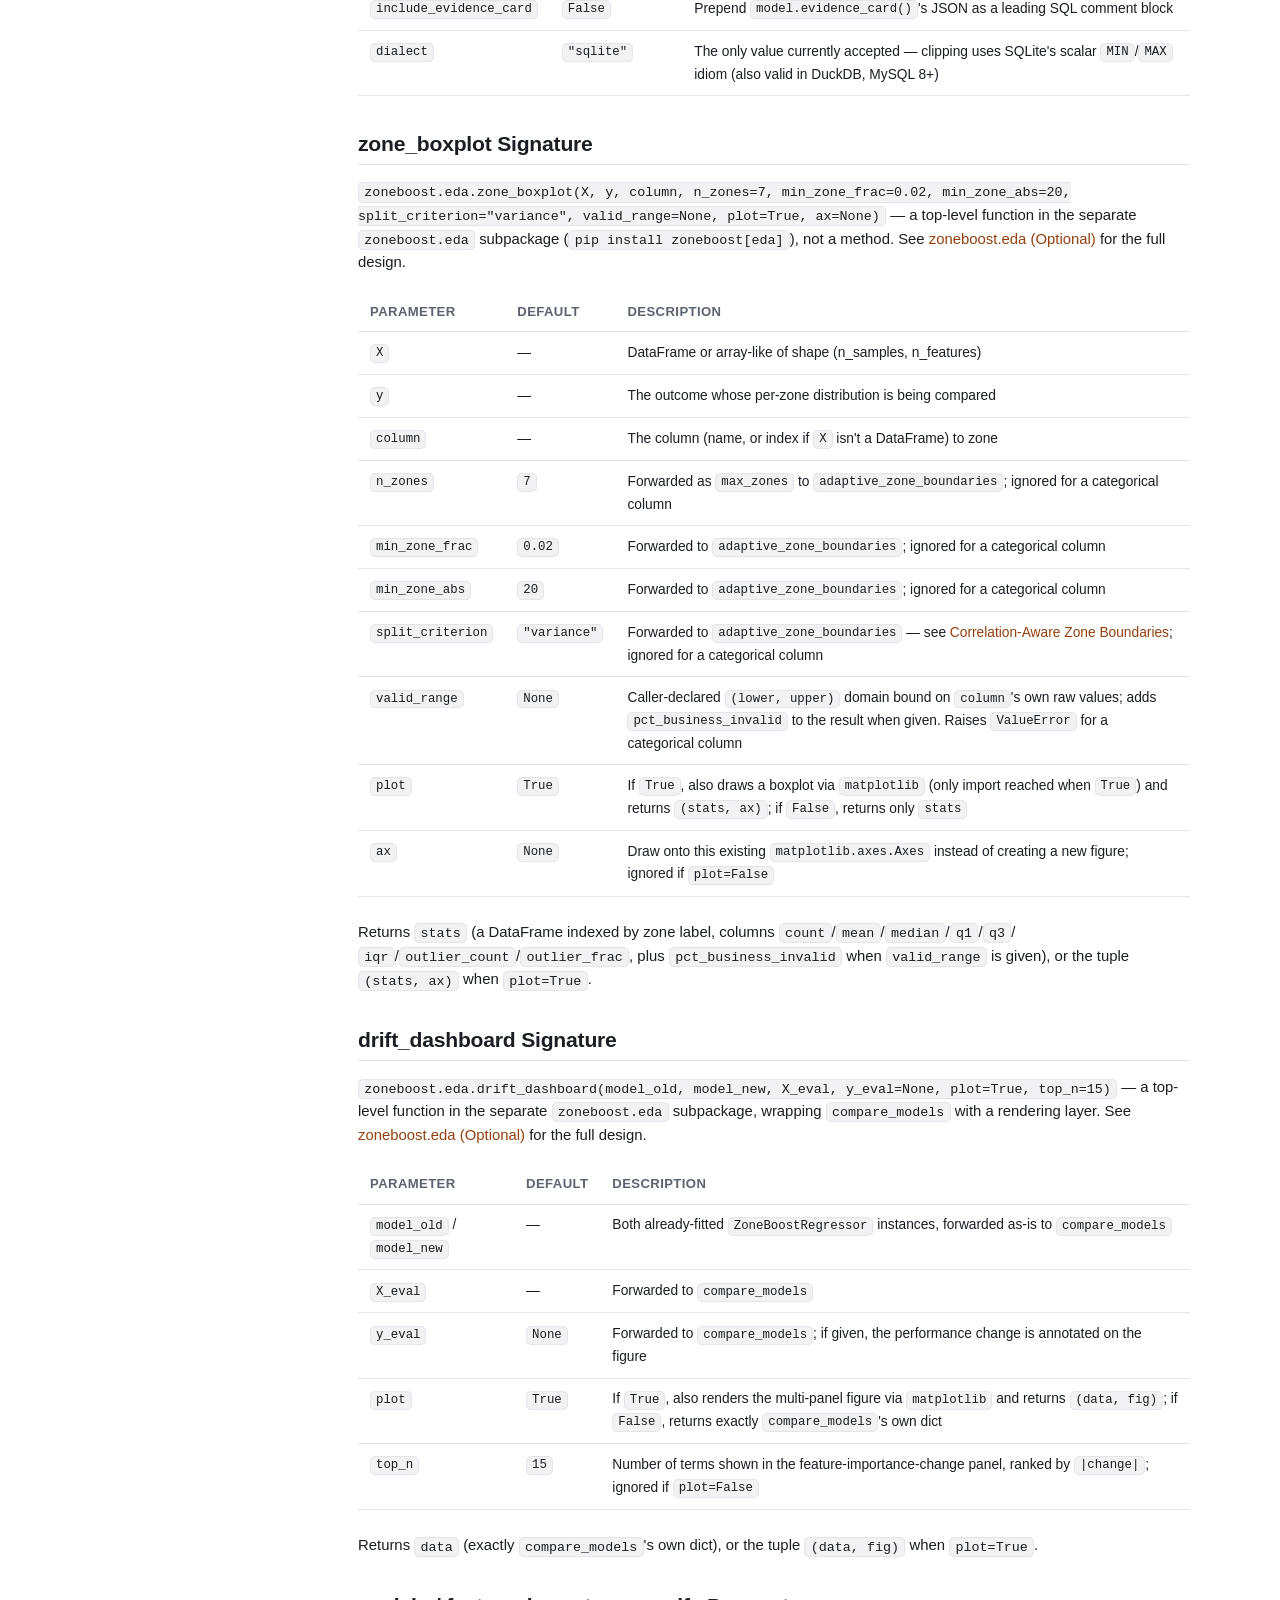
==== commit 03afb5dd: "Add ZoneBoostTimeSeries: native expanding/rolling walk-forward fitting Fits one ZoneBoostRegressor p" ====
--- a/docs/api-reference.html
+++ b/docs/api-reference.html
@@ -194,6 +194,31 @@
       </tbody>
     </table>
 
+    <h2 id="time-series-parameters">ZoneBoostTimeSeries Parameters</h2>
+    <table>
+      <thead><tr><th>Parameter</th><th>Default</th><th>Description</th></tr></thead>
+      <tbody>
+        <tr><td><code>base_estimator</code></td><td><code>None</code></td><td>Unfit <code>ZoneBoostRegressor</code> template; <code>None</code> uses a plain <code>ZoneBoostRegressor()</code>. Cloned and refit once per period — only <code>random_state</code> is overridden per clone — see <a href="how-it-works.html#zoneboosttimeseries">ZoneBoostTimeSeries</a></td></tr>
+        <tr><td><code>time_col</code></td><td><code>None</code></td><td>Required — the column (name, or index if <code>X</code> isn't a DataFrame) giving each row's timestamp, coerced via <code>pandas.to_datetime</code></td></tr>
+        <tr><td><code>freq</code></td><td><code>"Y"</code></td><td>A pandas offset alias controlling period granularity (<code>"Y"</code>/<code>"Q"</code>/<code>"M"</code>/...), forwarded to <code>.dt.to_period(freq)</code></td></tr>
+        <tr><td><code>window</code></td><td><code>"expanding"</code></td><td><code>"expanding"</code> or <code>"rolling"</code> — see <a href="how-it-works.html#zoneboosttimeseries">ZoneBoostTimeSeries</a>. Raises <code>ValueError</code> otherwise</td></tr>
+        <tr><td><code>min_periods</code></td><td><code>2</code></td><td>Dual meaning by <code>window</code>: minimum periods pooled for the first <code>"expanding"</code> fit, or the fixed window size for <code>"rolling"</code>. Must be <code>&gt;= 1</code>; raises <code>ValueError</code> if fewer than <code>min_periods</code> distinct periods exist at all</td></tr>
+        <tr><td><code>random_state</code></td><td><code>42</code></td><td>Seed for each period's own derived clone seed</td></tr>
+      </tbody>
+    </table>
+    <p><code>ZoneBoostTimeSeries</code> fitted attributes:</p>
+    <table>
+      <tbody>
+        <tr><td><code>time_col_</code></td><td>Resolved column name for <code>time_col</code>.</td></tr>
+        <tr><td><code>feature_names_in_</code></td><td>Every column actually fit on — <code>time_col_</code> excluded.</td></tr>
+        <tr><td><code>periods_</code></td><td>Every distinct period observed, sorted, including any too early to have their own model.</td></tr>
+        <tr><td><code>models_</code></td><td><code>{period: fitted_model}</code>, one entry per period from <code>periods_[min_periods - 1]</code> onward.</td></tr>
+        <tr><td><code>comparisons_</code></td><td><code>{(period_k, period_k_plus_1): compare_models(...)}</code> for every consecutive fitted pair.</td></tr>
+        <tr><td><code>drift_alerts_</code></td><td><code>{(period_k, period_k_plus_1): flag_drift(...)}</code>, only for a pair where the newer period's model has a calibrated conformal margin.</td></tr>
+      </tbody>
+    </table>
+    <p><code>ZoneBoostTimeSeries</code> also exposes <code>predict(X)</code>/<code>explain(X)</code>/<code>feature_importance(X)</code> (each delegating to the most recent period's own fitted model) and <code>stability_report()</code> (a per-feature drift summary aggregated across every consecutive pair) — see <a href="how-it-works.html#zoneboosttimeseries">ZoneBoostTimeSeries</a>.</p>
+
     <h2 id="survival-parameters">ZoneBoostSurvival Parameters</h2>
     <table>
       <thead><tr><th>Parameter</th><th>Default</th><th>Description</th></tr></thead>
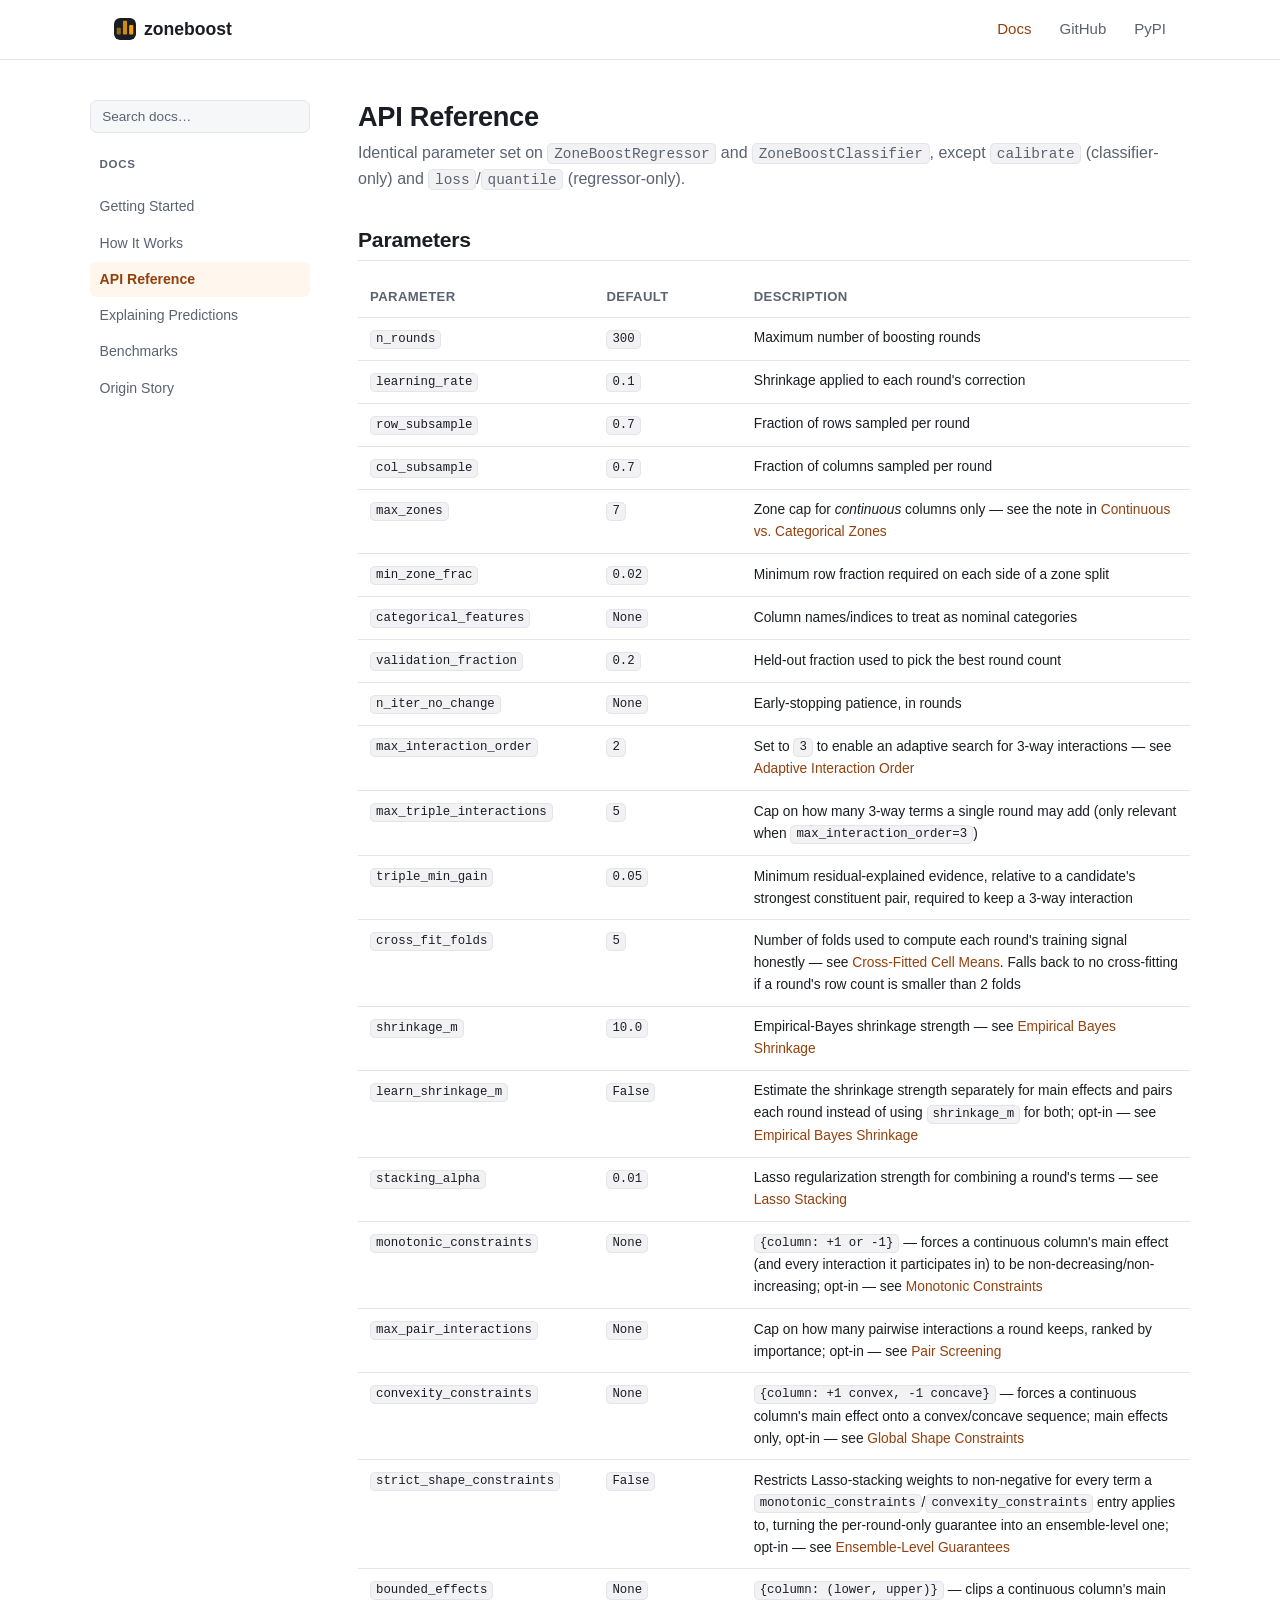
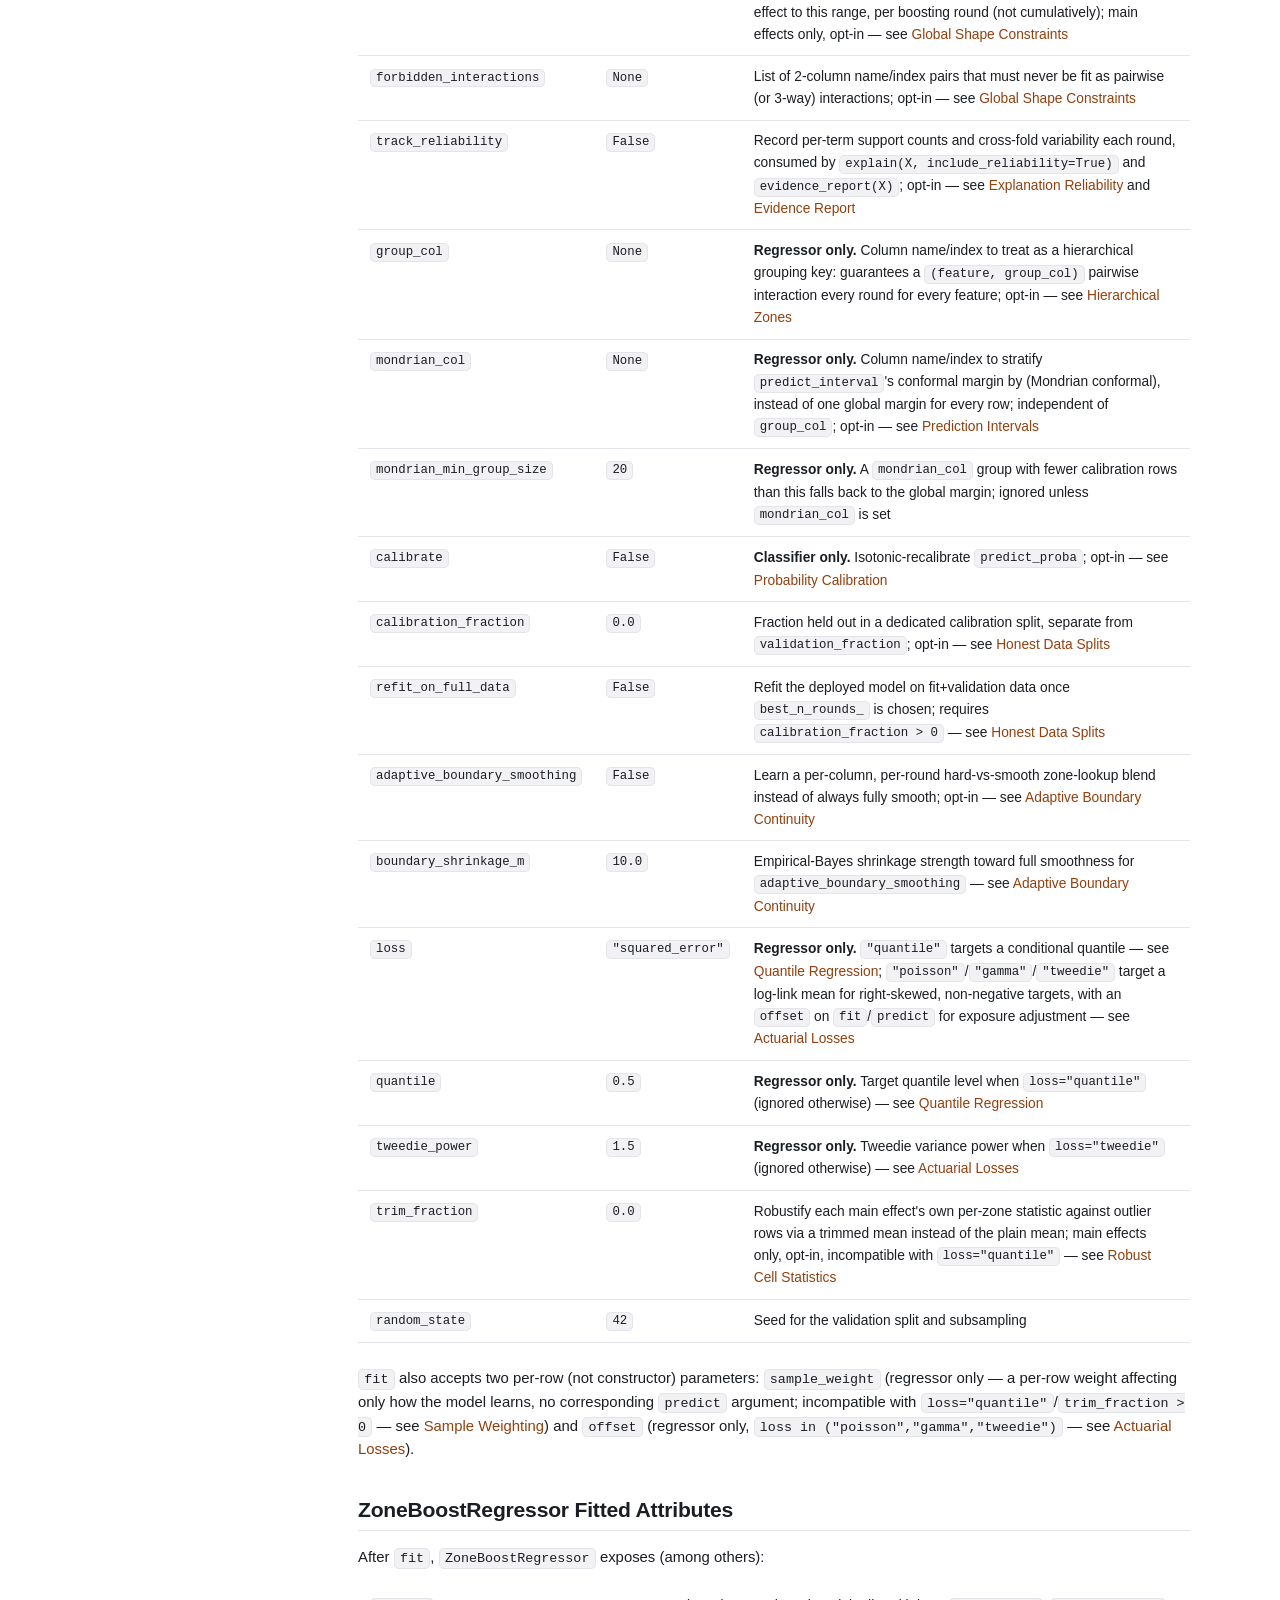
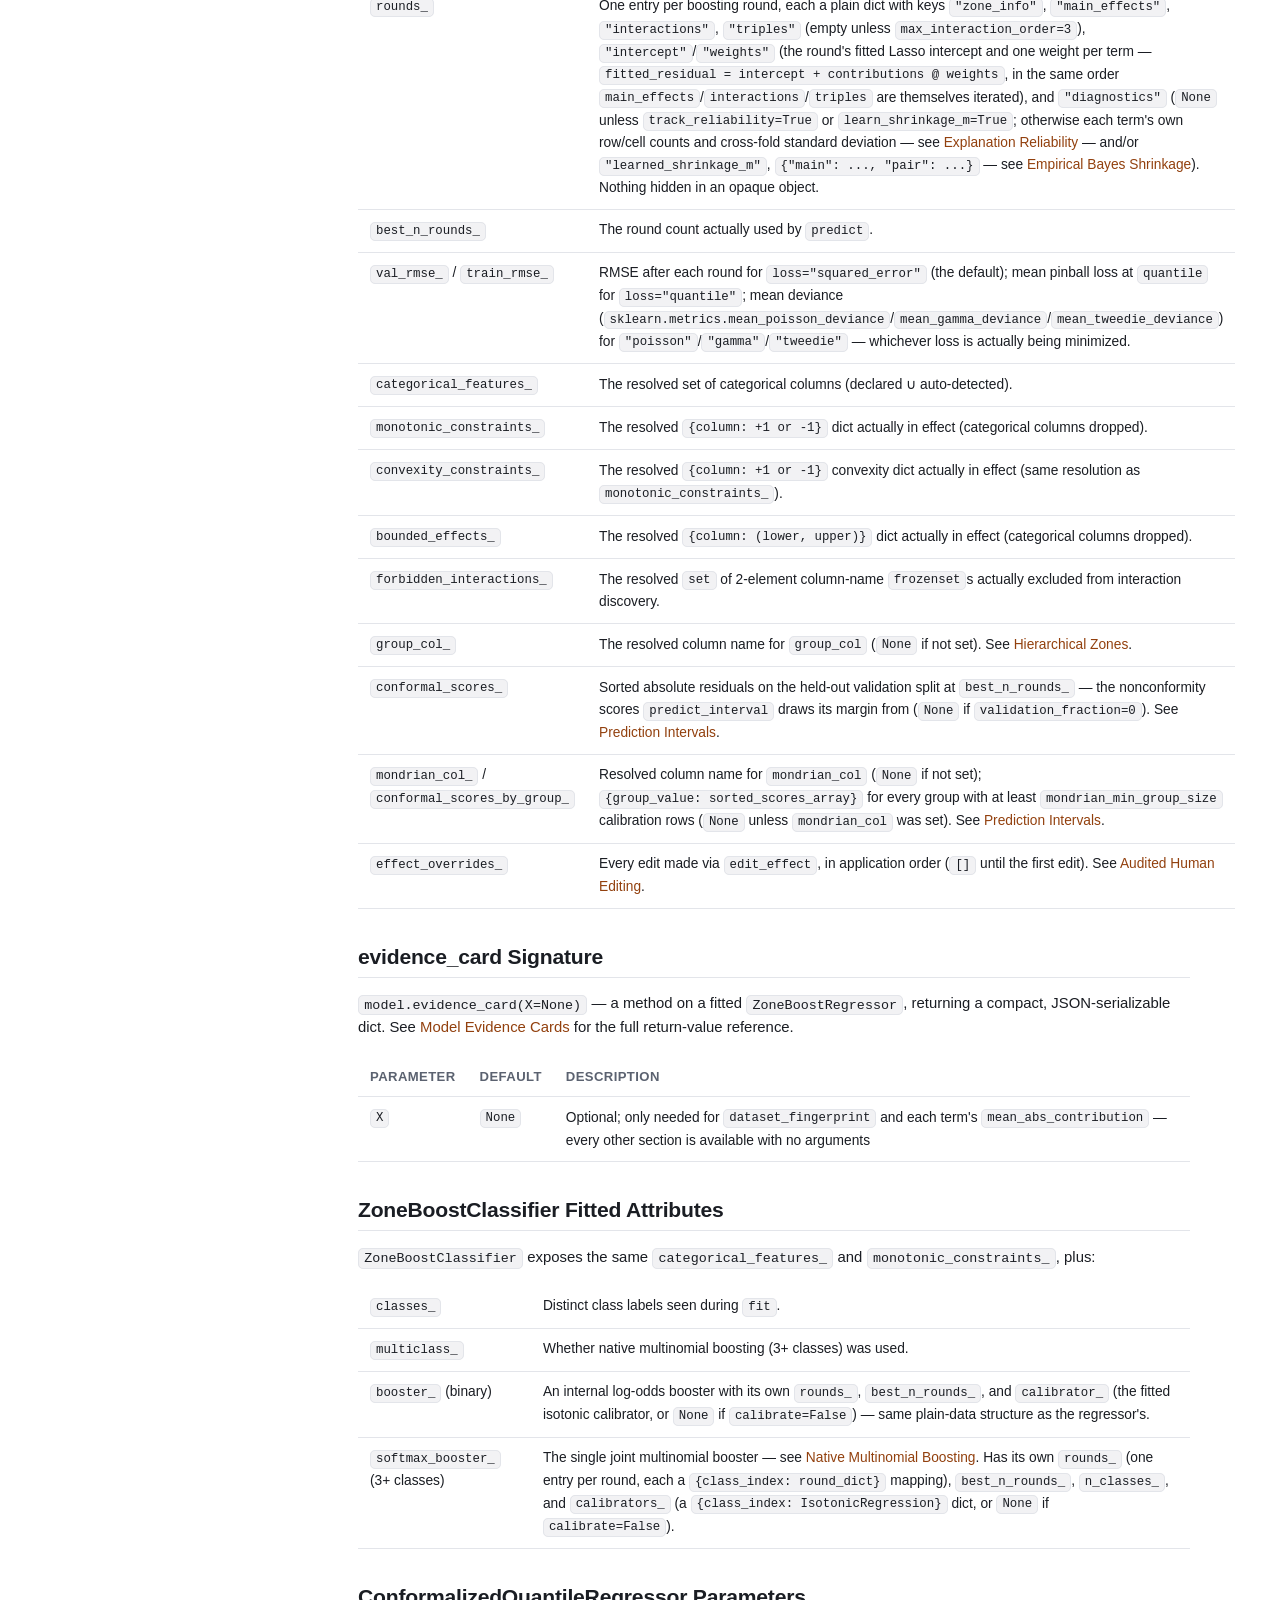
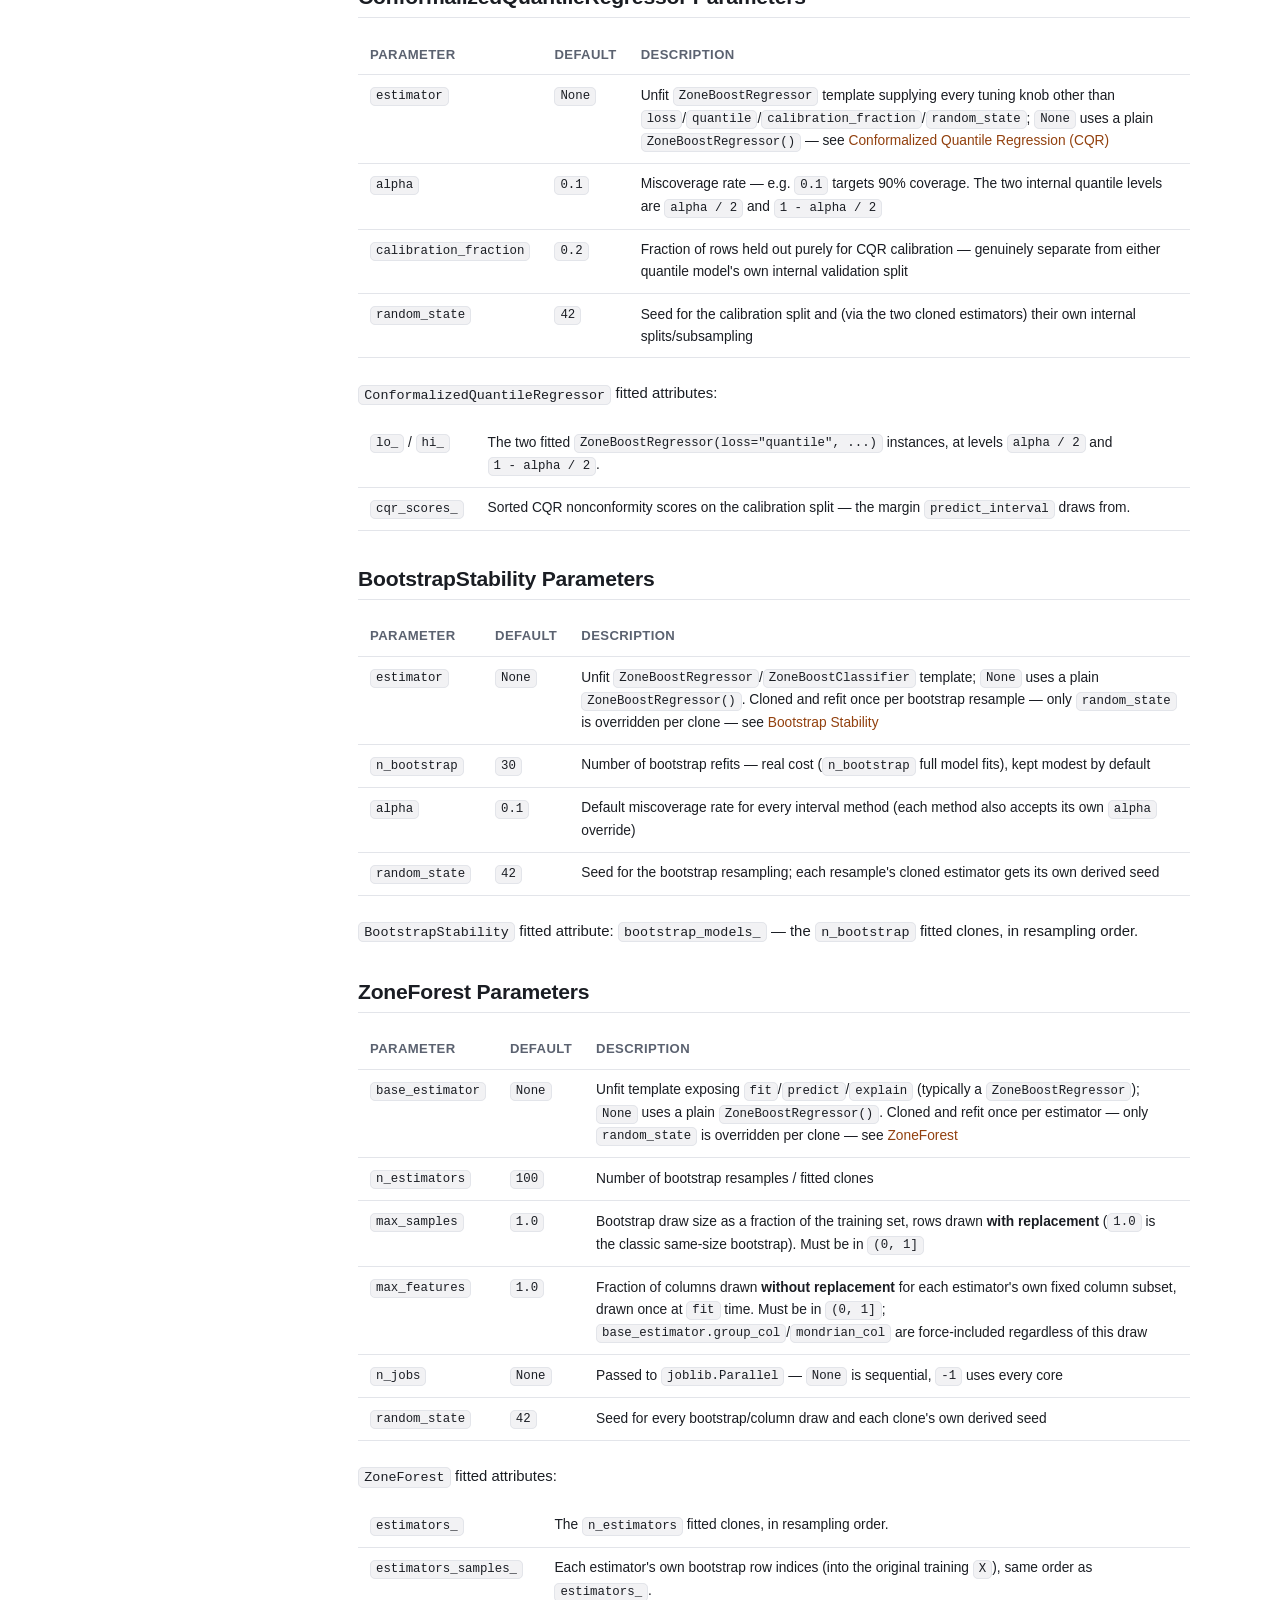
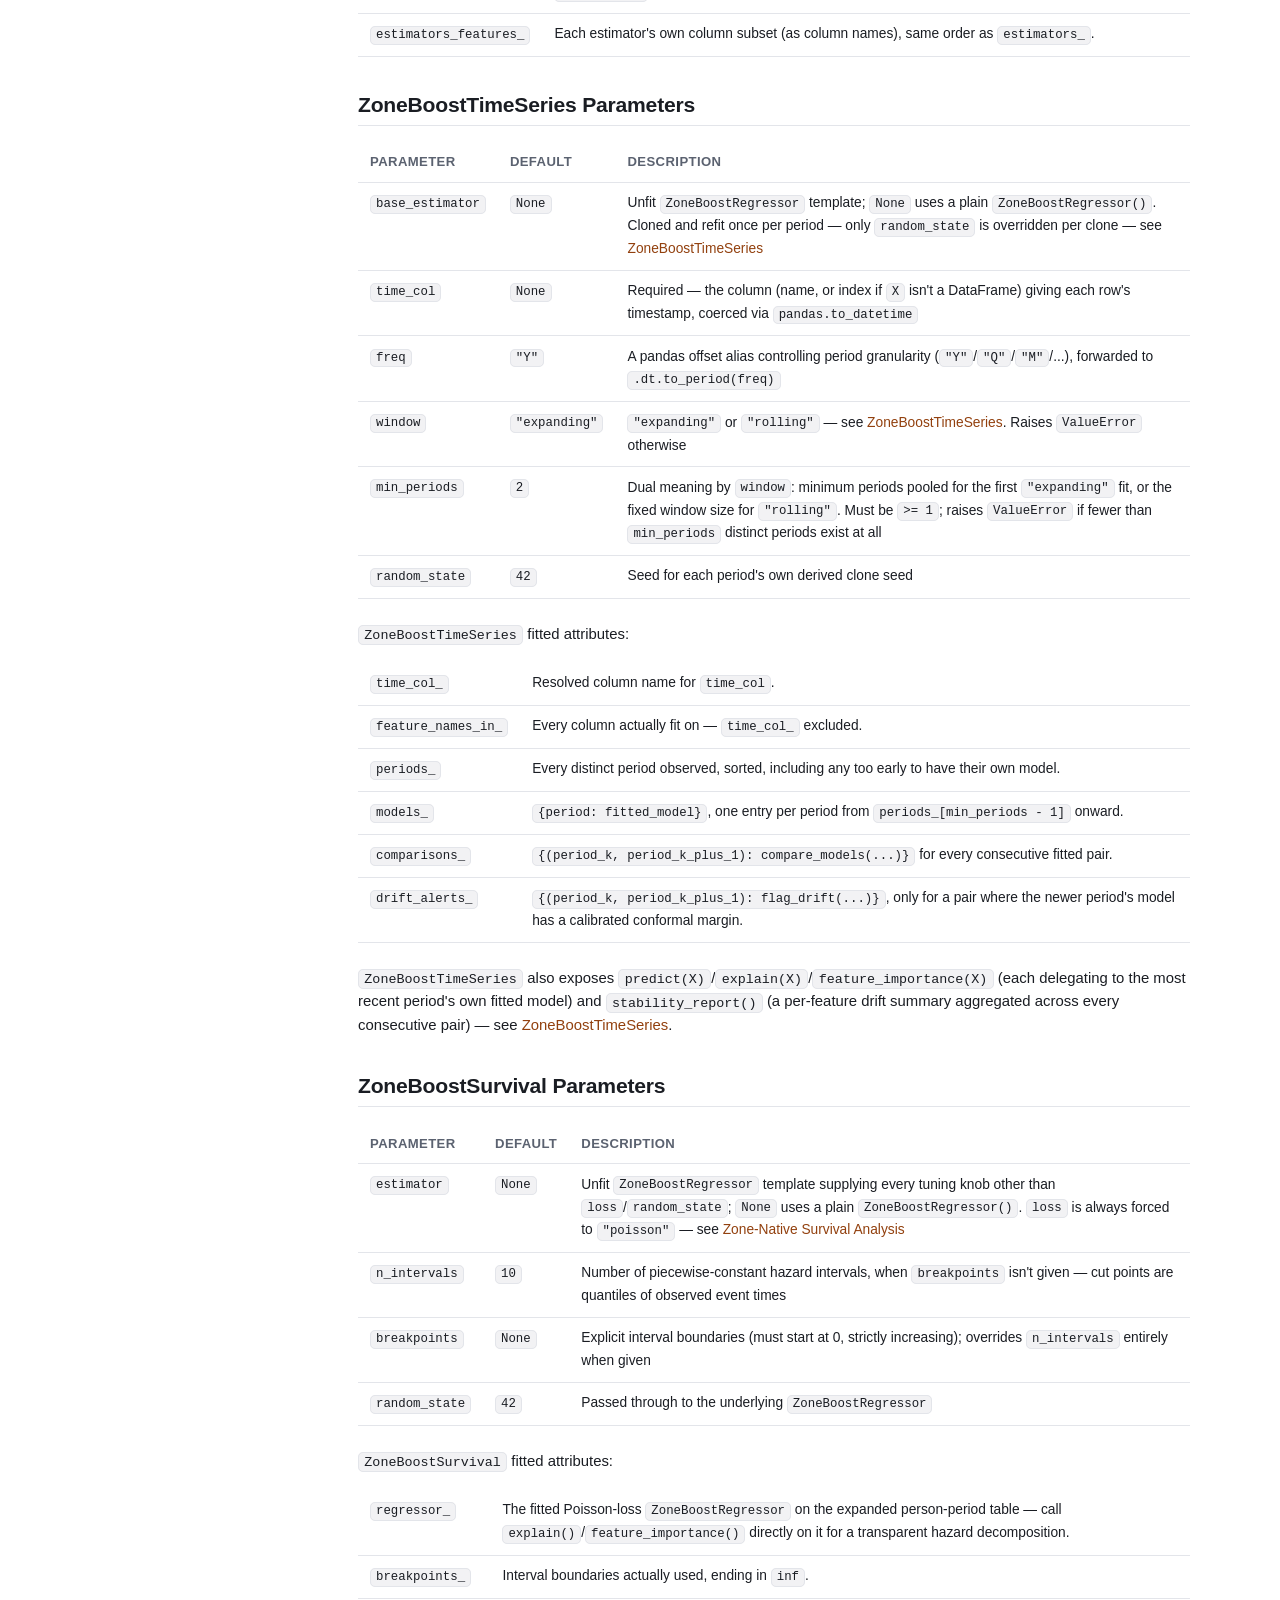
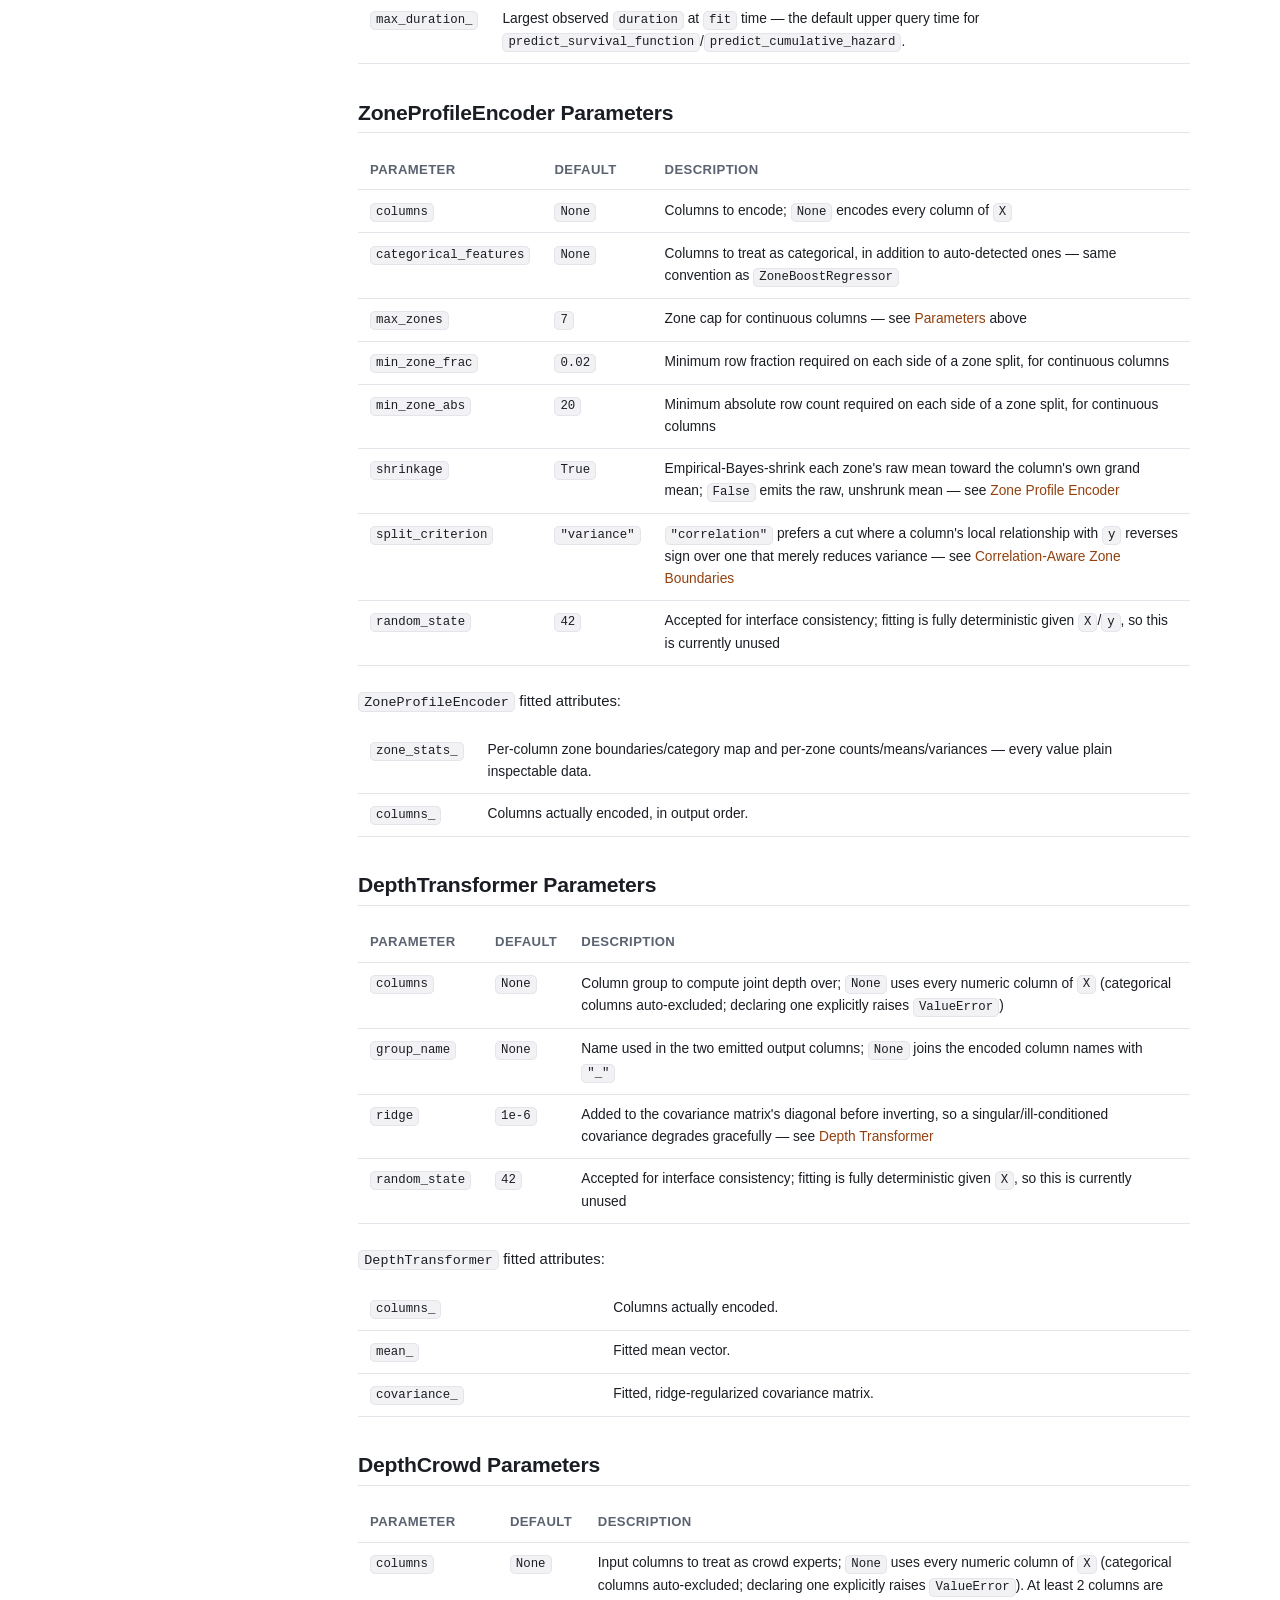
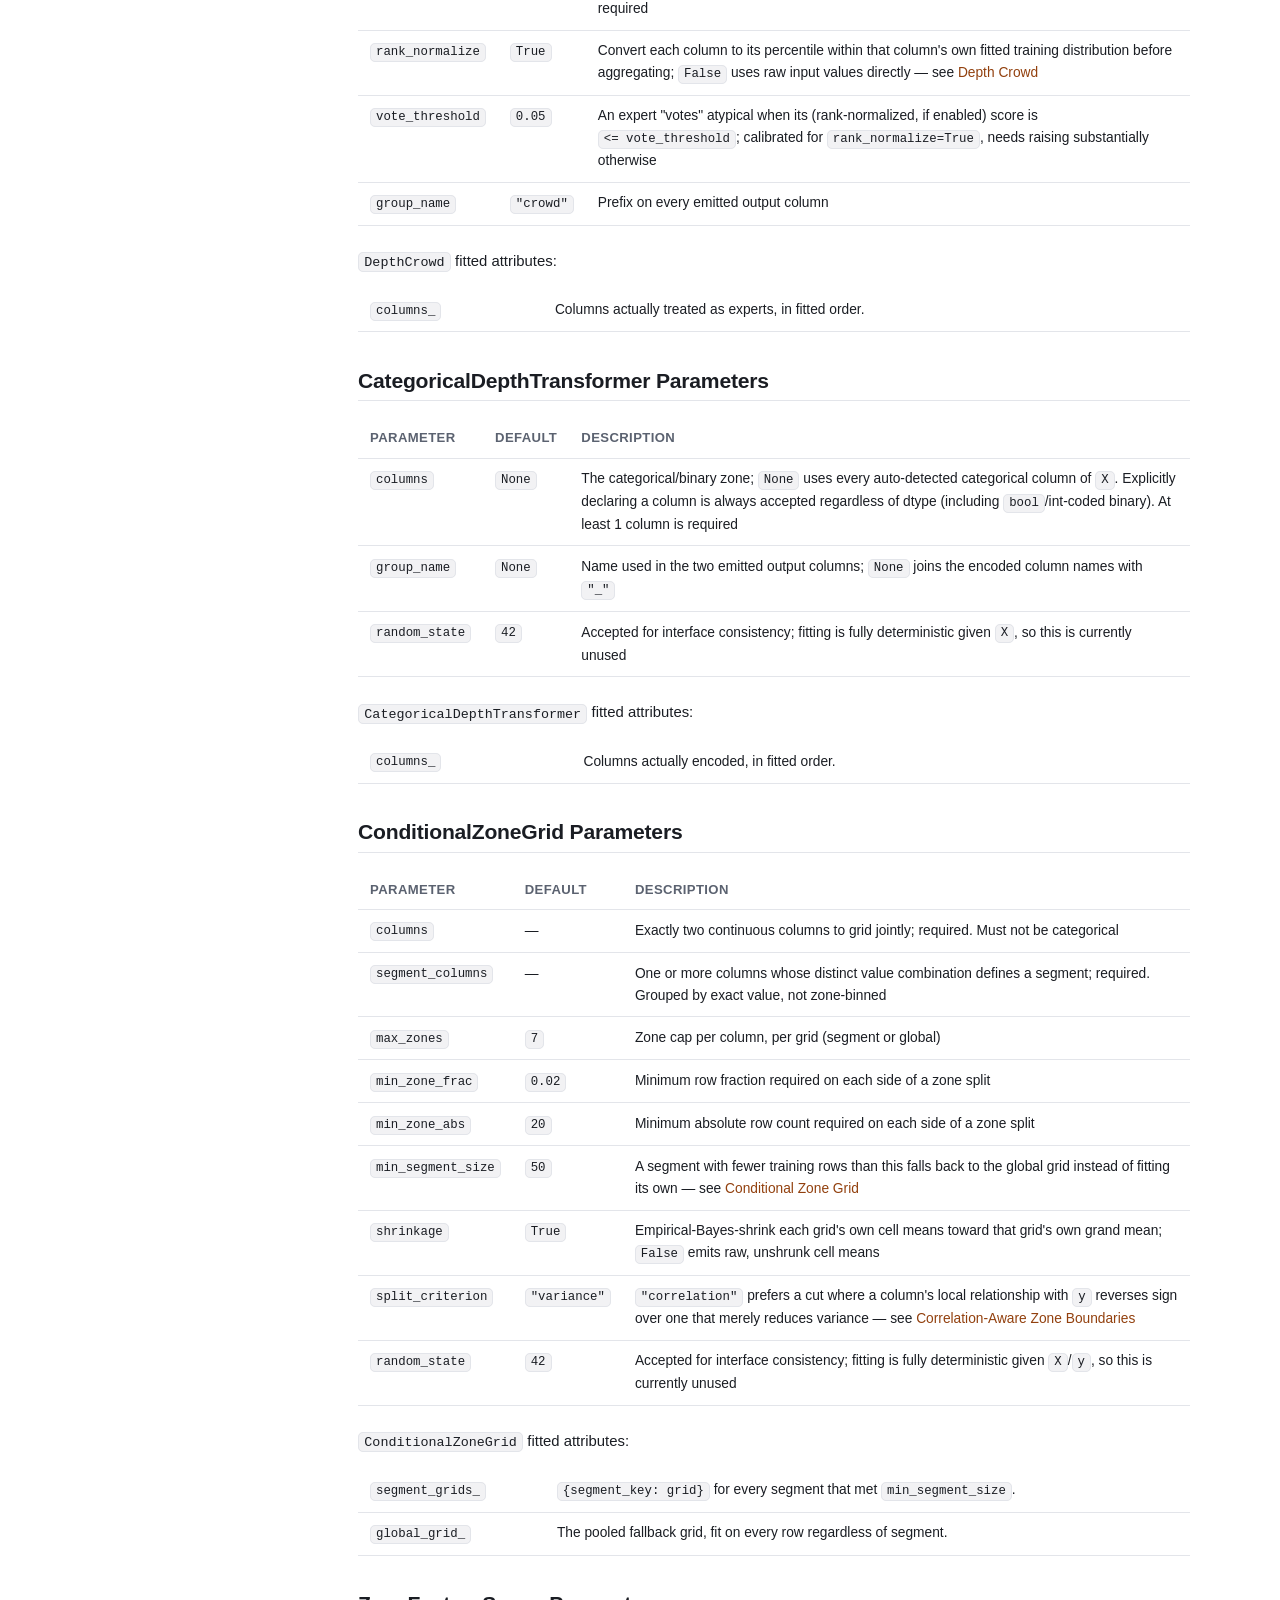
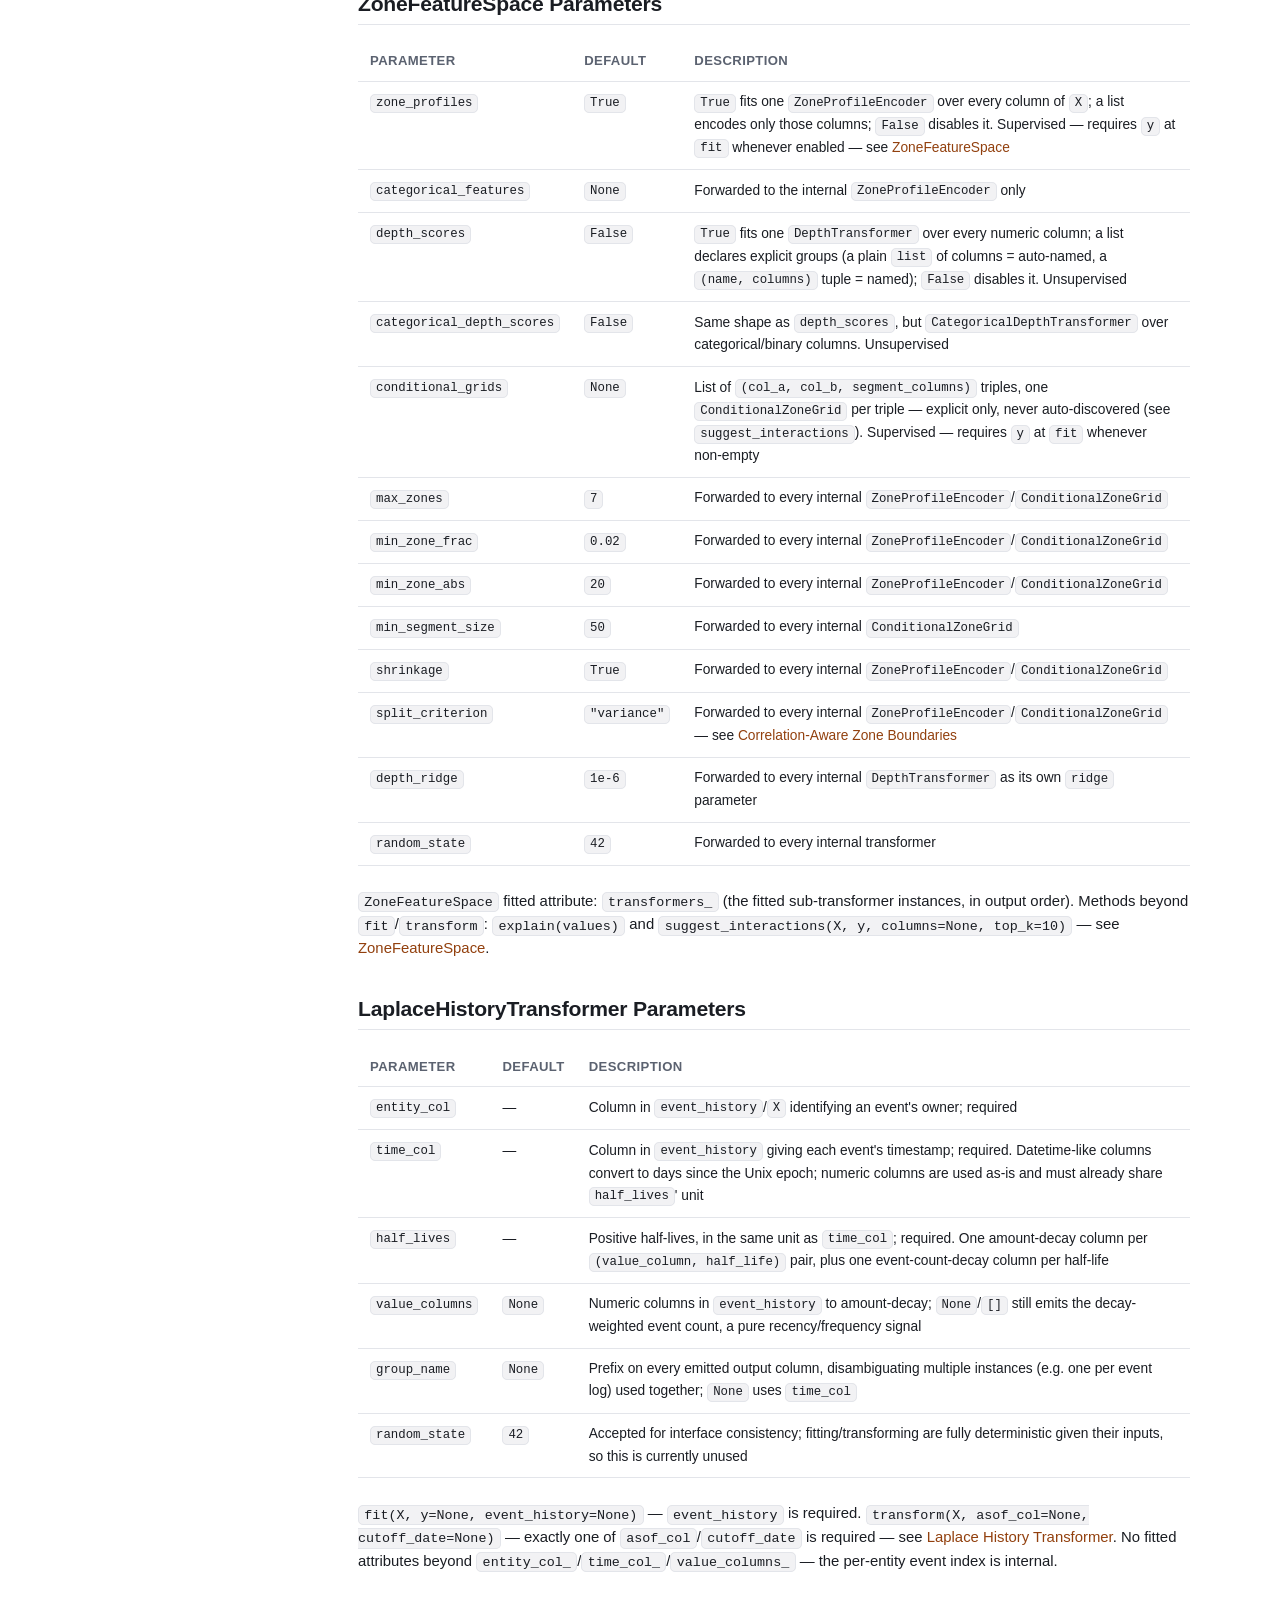
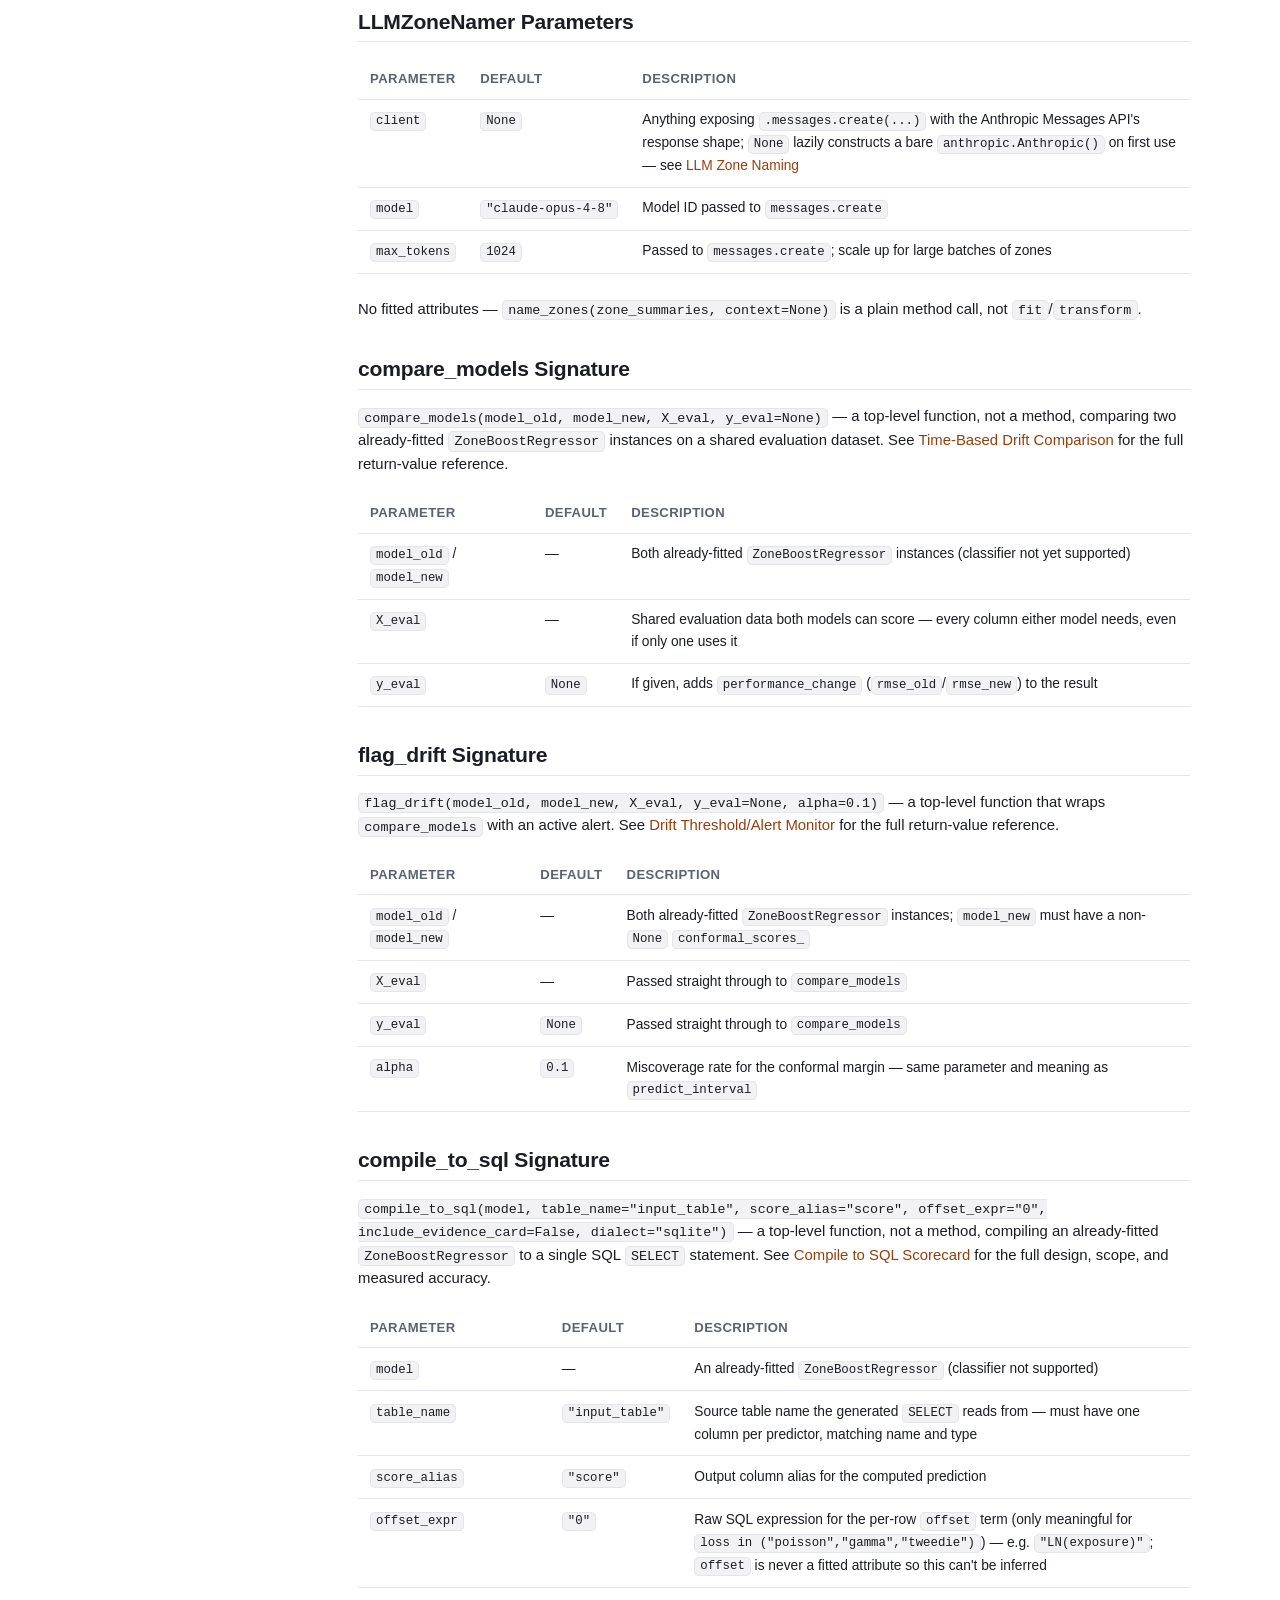
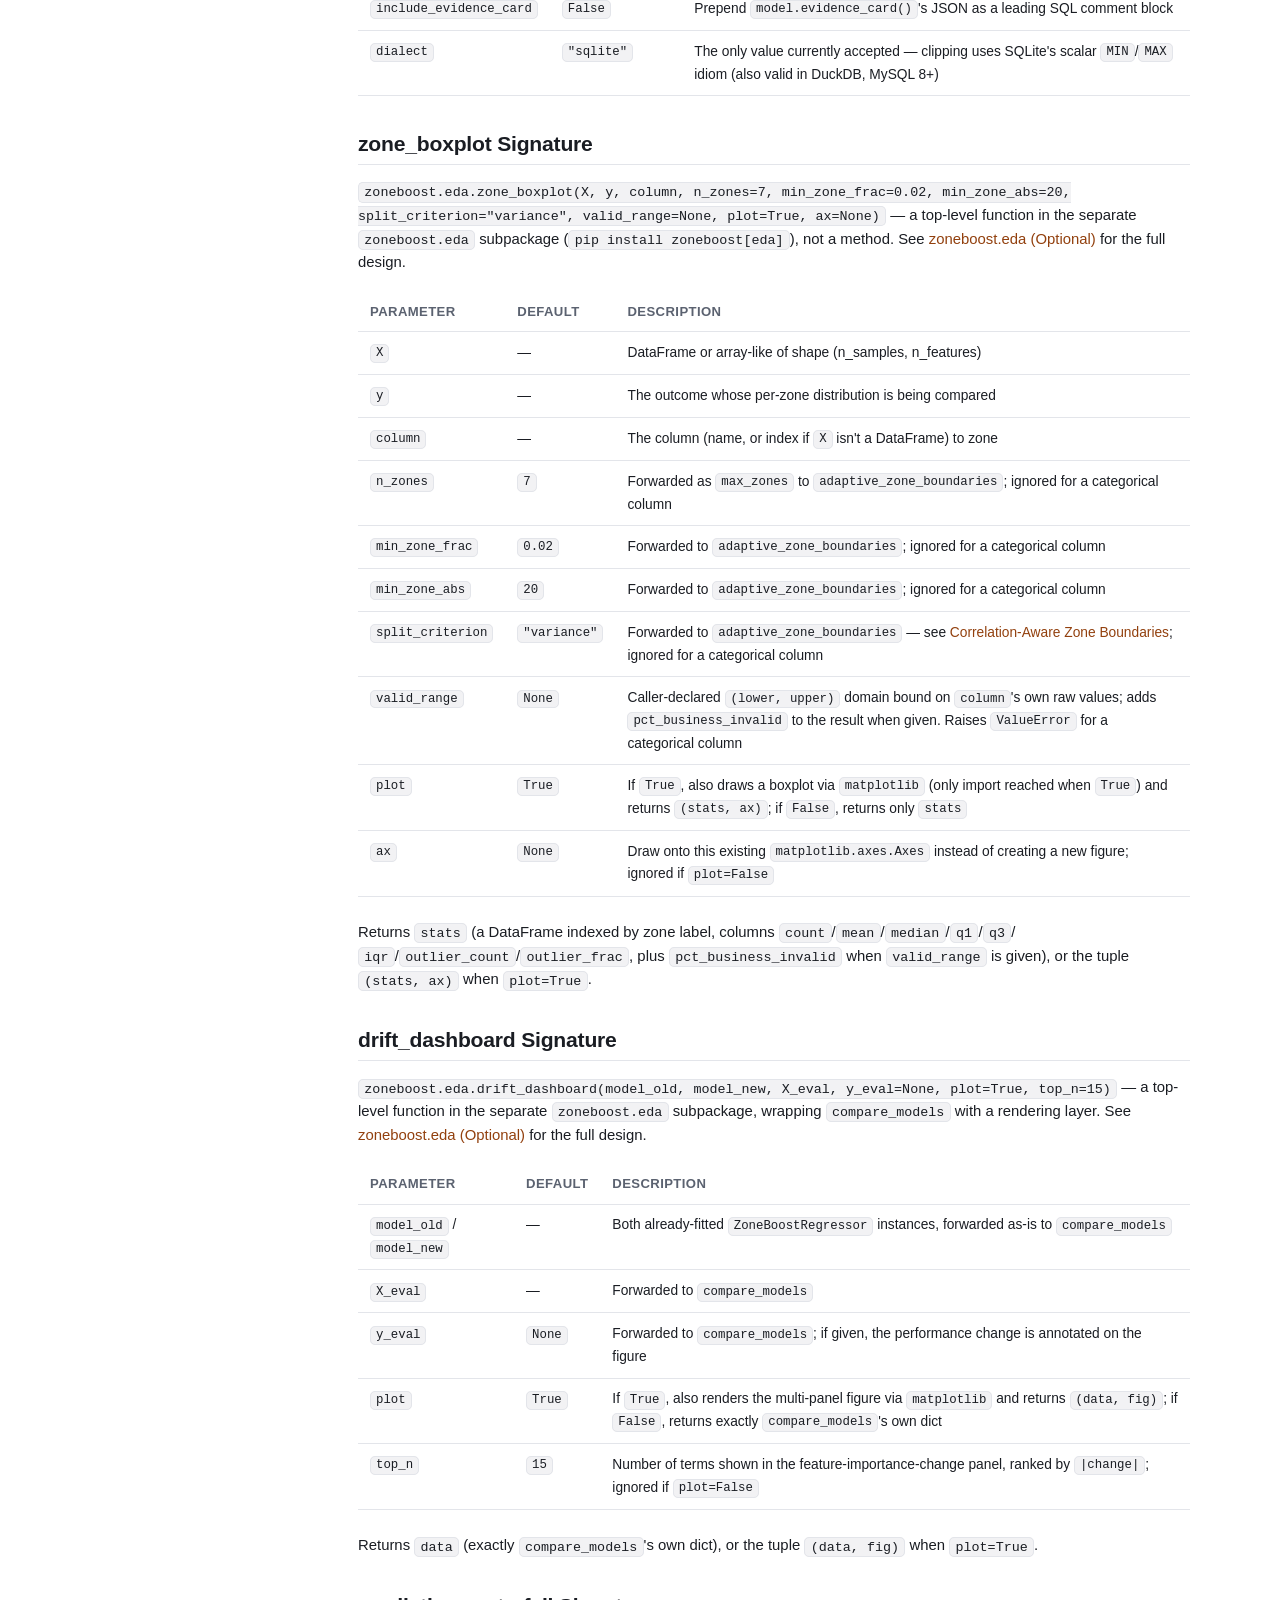
==== commit 22ac7d27: "Add prediction_waterfall and signed_contribution_profile to zoneboost.eda The "direction included" a" ====
--- a/docs/api-reference.html
+++ b/docs/api-reference.html
@@ -487,6 +487,56 @@
     <p>Returns <code>data</code> (exactly <code>compare_models</code>'s own dict), or the
     tuple <code>(data, fig)</code> when <code>plot=True</code>.</p>
 
+    <h2 id="prediction-waterfall-signature">prediction_waterfall Signature</h2>
+    <p><code>zoneboost.eda.prediction_waterfall(model, X, index=0, max_terms=None,
+    purify=False, plot=True, ax=None)</code> — a top-level function in the separate
+    <code>zoneboost.eda</code> subpackage, not a method. See
+    <a href="how-it-works.html#zoneboost-eda">zoneboost.eda (Optional)</a> for the full
+    design.</p>
+    <table>
+      <thead><tr><th>Parameter</th><th>Default</th><th>Description</th></tr></thead>
+      <tbody>
+        <tr><td><code>model</code></td><td>—</td><td>Already-fitted <code>ZoneBoostRegressor</code> or binary <code>ZoneBoostClassifier</code>. Raises <code>ValueError</code> for a multiclass classifier</td></tr>
+        <tr><td><code>X</code></td><td>—</td><td>DataFrame or array-like of shape (n_samples, n_features); may hold more than one row — only row <code>index</code> is explained</td></tr>
+        <tr><td><code>index</code></td><td><code>0</code></td><td>Positional row of <code>X</code> to explain</td></tr>
+        <tr><td><code>max_terms</code></td><td><code>None</code></td><td>Cap on individual terms shown; <code>None</code> shows every term. When set, the smallest-magnitude excess terms fold into a single <code>"other"</code> row (summed) rather than being dropped — the waterfall still sums exactly to the prediction either way</td></tr>
+        <tr><td><code>purify</code></td><td><code>False</code></td><td>Forwarded to <code>model.explain(X, purify=purify)</code> when the model's own <code>explain</code> accepts it (regressor only) — see <a href="explaining-predictions.html#functional-anova-purification">Functional-ANOVA Purification</a></td></tr>
+        <tr><td><code>plot</code></td><td><code>True</code></td><td>If <code>True</code>, also draws the waterfall via <code>matplotlib</code> and returns <code>(table, ax)</code>; if <code>False</code>, returns only <code>table</code></td></tr>
+        <tr><td><code>ax</code></td><td><code>None</code></td><td>Draw onto this existing <code>matplotlib.axes.Axes</code> instead of creating a new figure; ignored if <code>plot=False</code></td></tr>
+      </tbody>
+    </table>
+    <p>Returns <code>table</code> (one row per bar in waterfall order — <code>"baseline"</code>
+    first, every term sorted by <code>|contribution|</code> descending, an optional
+    <code>"other"</code> row, then <code>"total"</code> — columns <code>contribution</code>,
+    <code>cumulative_start</code>, <code>cumulative_end</code>), or the tuple
+    <code>(table, ax)</code> when <code>plot=True</code>.</p>
+
+    <h2 id="signed-contribution-profile-signature">signed_contribution_profile Signature</h2>
+    <p><code>zoneboost.eda.signed_contribution_profile(model, X, feature, n_zones=7,
+    min_zone_frac=0.02, min_zone_abs=20, split_criterion="variance", purify=False,
+    plot=True, ax=None)</code> — a top-level function in the separate
+    <code>zoneboost.eda</code> subpackage. See
+    <a href="how-it-works.html#zoneboost-eda">zoneboost.eda (Optional)</a> for the full
+    design.</p>
+    <table>
+      <thead><tr><th>Parameter</th><th>Default</th><th>Description</th></tr></thead>
+      <tbody>
+        <tr><td><code>model</code></td><td>—</td><td>Already-fitted <code>ZoneBoostRegressor</code> or binary <code>ZoneBoostClassifier</code>. Raises <code>ValueError</code> for a multiclass classifier</td></tr>
+        <tr><td><code>X</code></td><td>—</td><td>DataFrame or array-like of shape (n_samples, n_features)</td></tr>
+        <tr><td><code>feature</code></td><td>—</td><td>The column (name, or index if <code>X</code> isn't a DataFrame) to profile. Must have appeared as its own main-effect term in <code>explain(X)</code> — raises <code>ValueError</code> otherwise</td></tr>
+        <tr><td><code>n_zones</code></td><td><code>7</code></td><td>Forwarded as <code>max_zones</code> to <code>adaptive_zone_boundaries</code>; ignored for a categorical column</td></tr>
+        <tr><td><code>min_zone_frac</code></td><td><code>0.02</code></td><td>Forwarded to <code>adaptive_zone_boundaries</code>; ignored for a categorical column</td></tr>
+        <tr><td><code>min_zone_abs</code></td><td><code>20</code></td><td>Forwarded to <code>adaptive_zone_boundaries</code>; ignored for a categorical column</td></tr>
+        <tr><td><code>split_criterion</code></td><td><code>"variance"</code></td><td>Forwarded to <code>adaptive_zone_boundaries</code> — see <a href="how-it-works.html#correlation-aware-zone-boundaries">Correlation-Aware Zone Boundaries</a>; ignored for a categorical column</td></tr>
+        <tr><td><code>purify</code></td><td><code>False</code></td><td>Forwarded to <code>model.explain(X, purify=purify)</code> when the model's own <code>explain</code> accepts it (regressor only), before extracting <code>feature</code>'s own contribution column</td></tr>
+        <tr><td><code>plot</code></td><td><code>True</code></td><td>If <code>True</code>, also draws a bar chart via <code>matplotlib</code> and returns <code>(table, ax)</code>; if <code>False</code>, returns only <code>table</code></td></tr>
+        <tr><td><code>ax</code></td><td><code>None</code></td><td>Draw onto this existing <code>matplotlib.axes.Axes</code> instead of creating a new figure; ignored if <code>plot=False</code></td></tr>
+      </tbody>
+    </table>
+    <p>Returns <code>table</code> (indexed by zone label in natural — not magnitude —
+    order, columns <code>count</code> and <code>mean_contribution</code>), or the tuple
+    <code>(table, ax)</code> when <code>plot=True</code>.</p>
+
     <h2 id="purify-parameters">explain / feature_importance purify Parameters</h2>
     <p><code>purify</code>/<code>purify_n_bins</code> are parameters of the existing
     <code>explain</code>/<code>feature_importance</code> methods, not a new function.
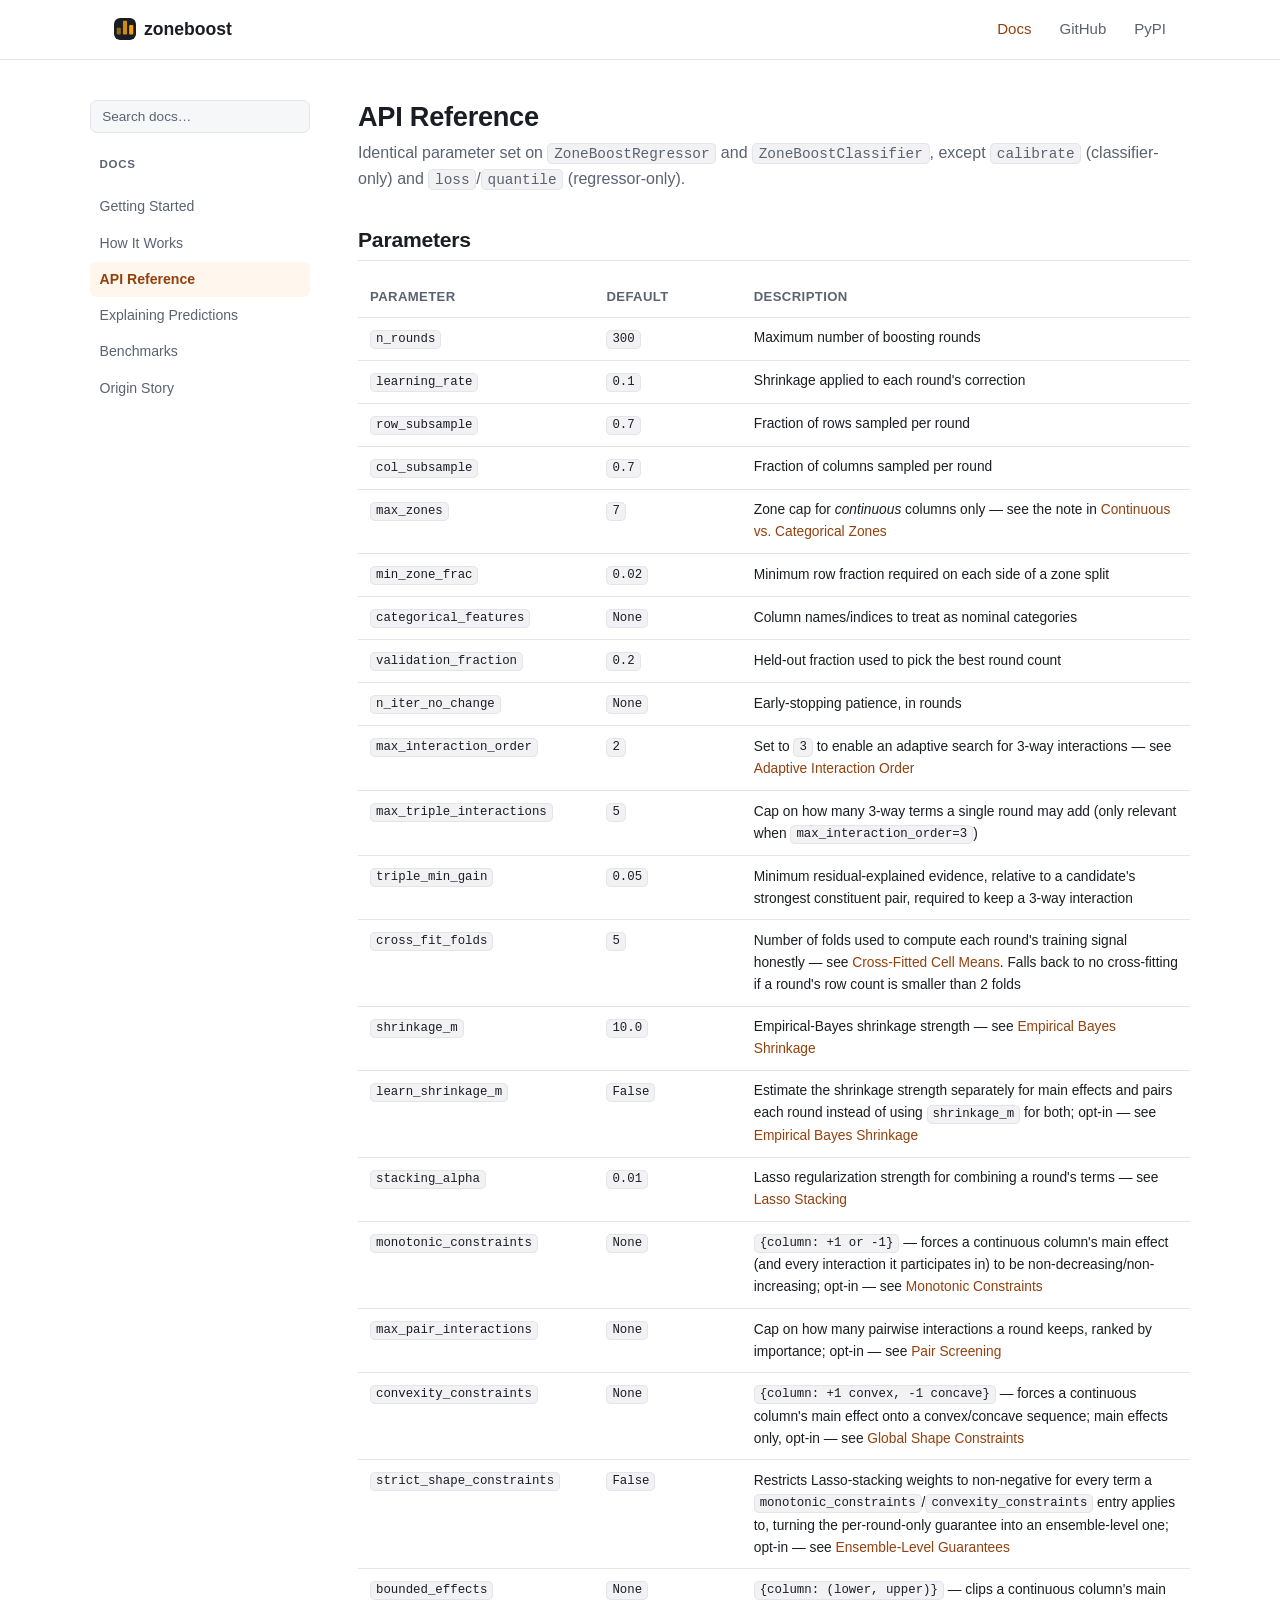
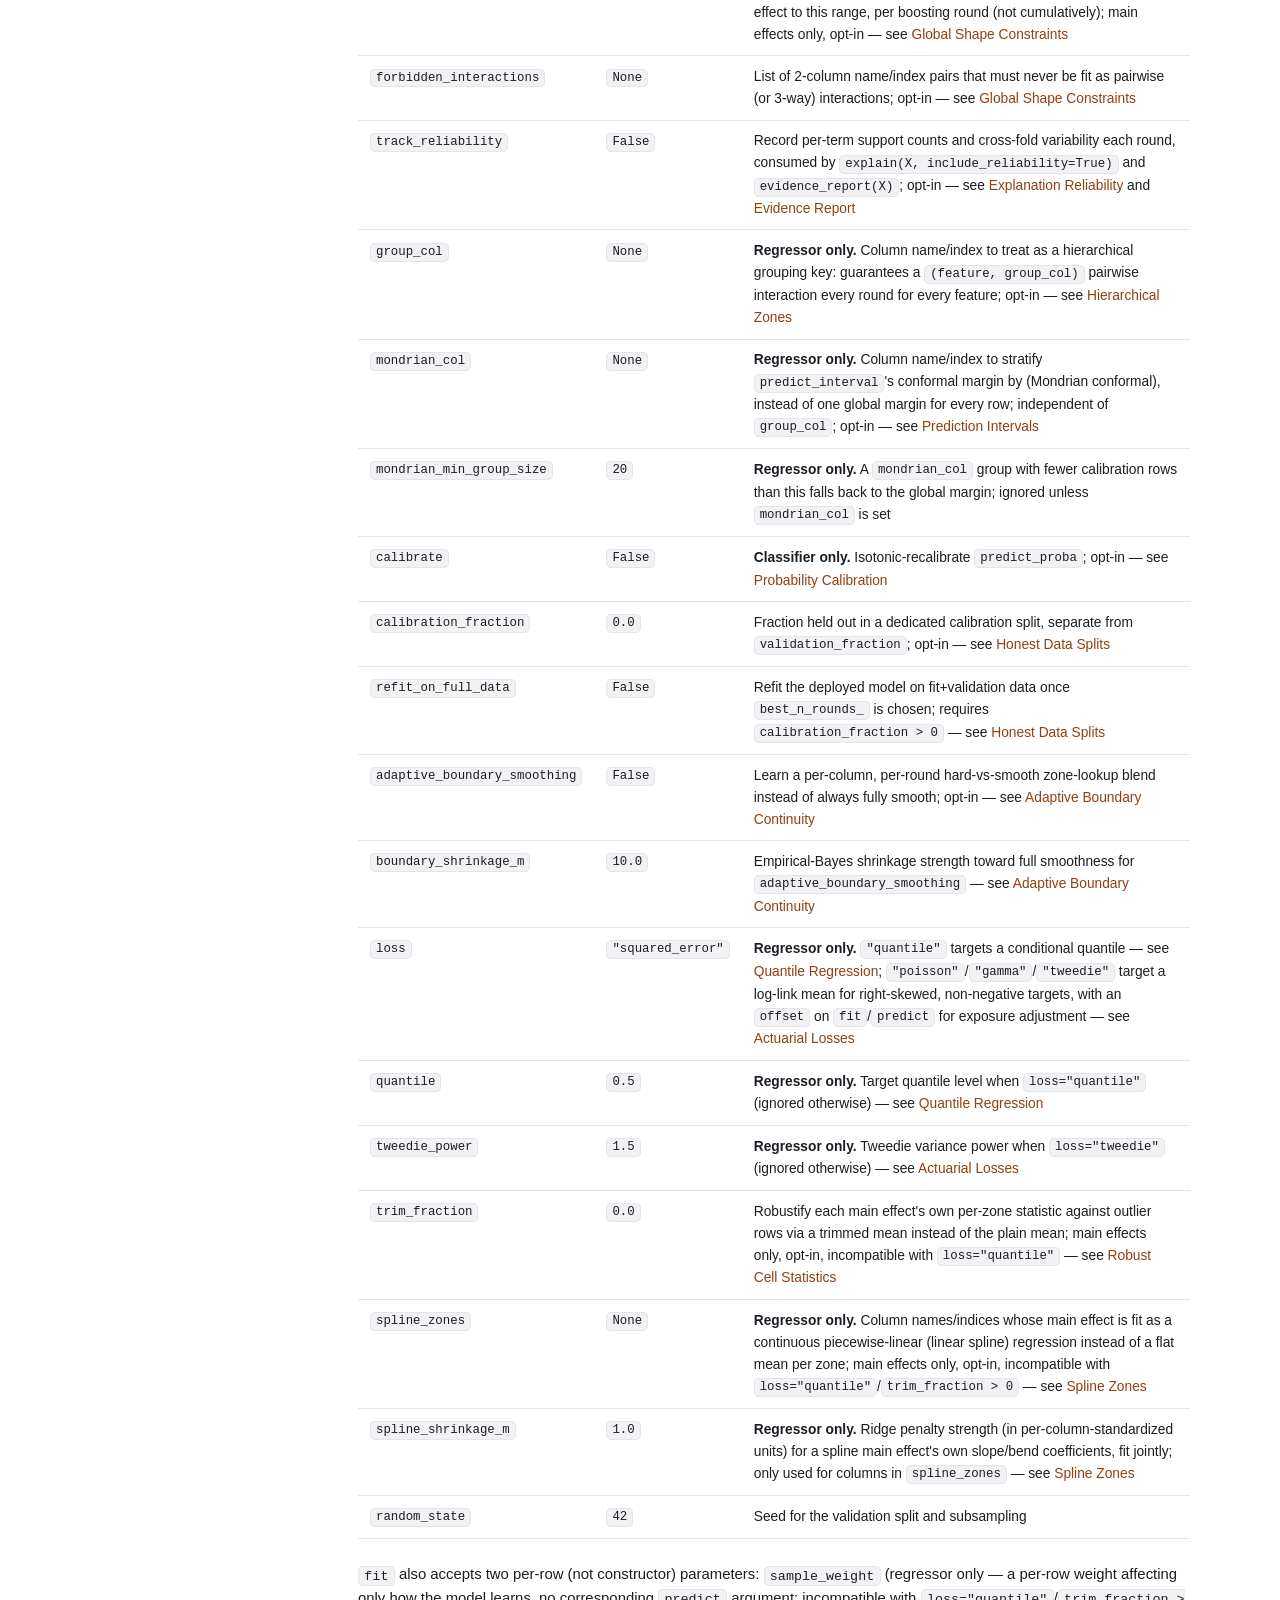
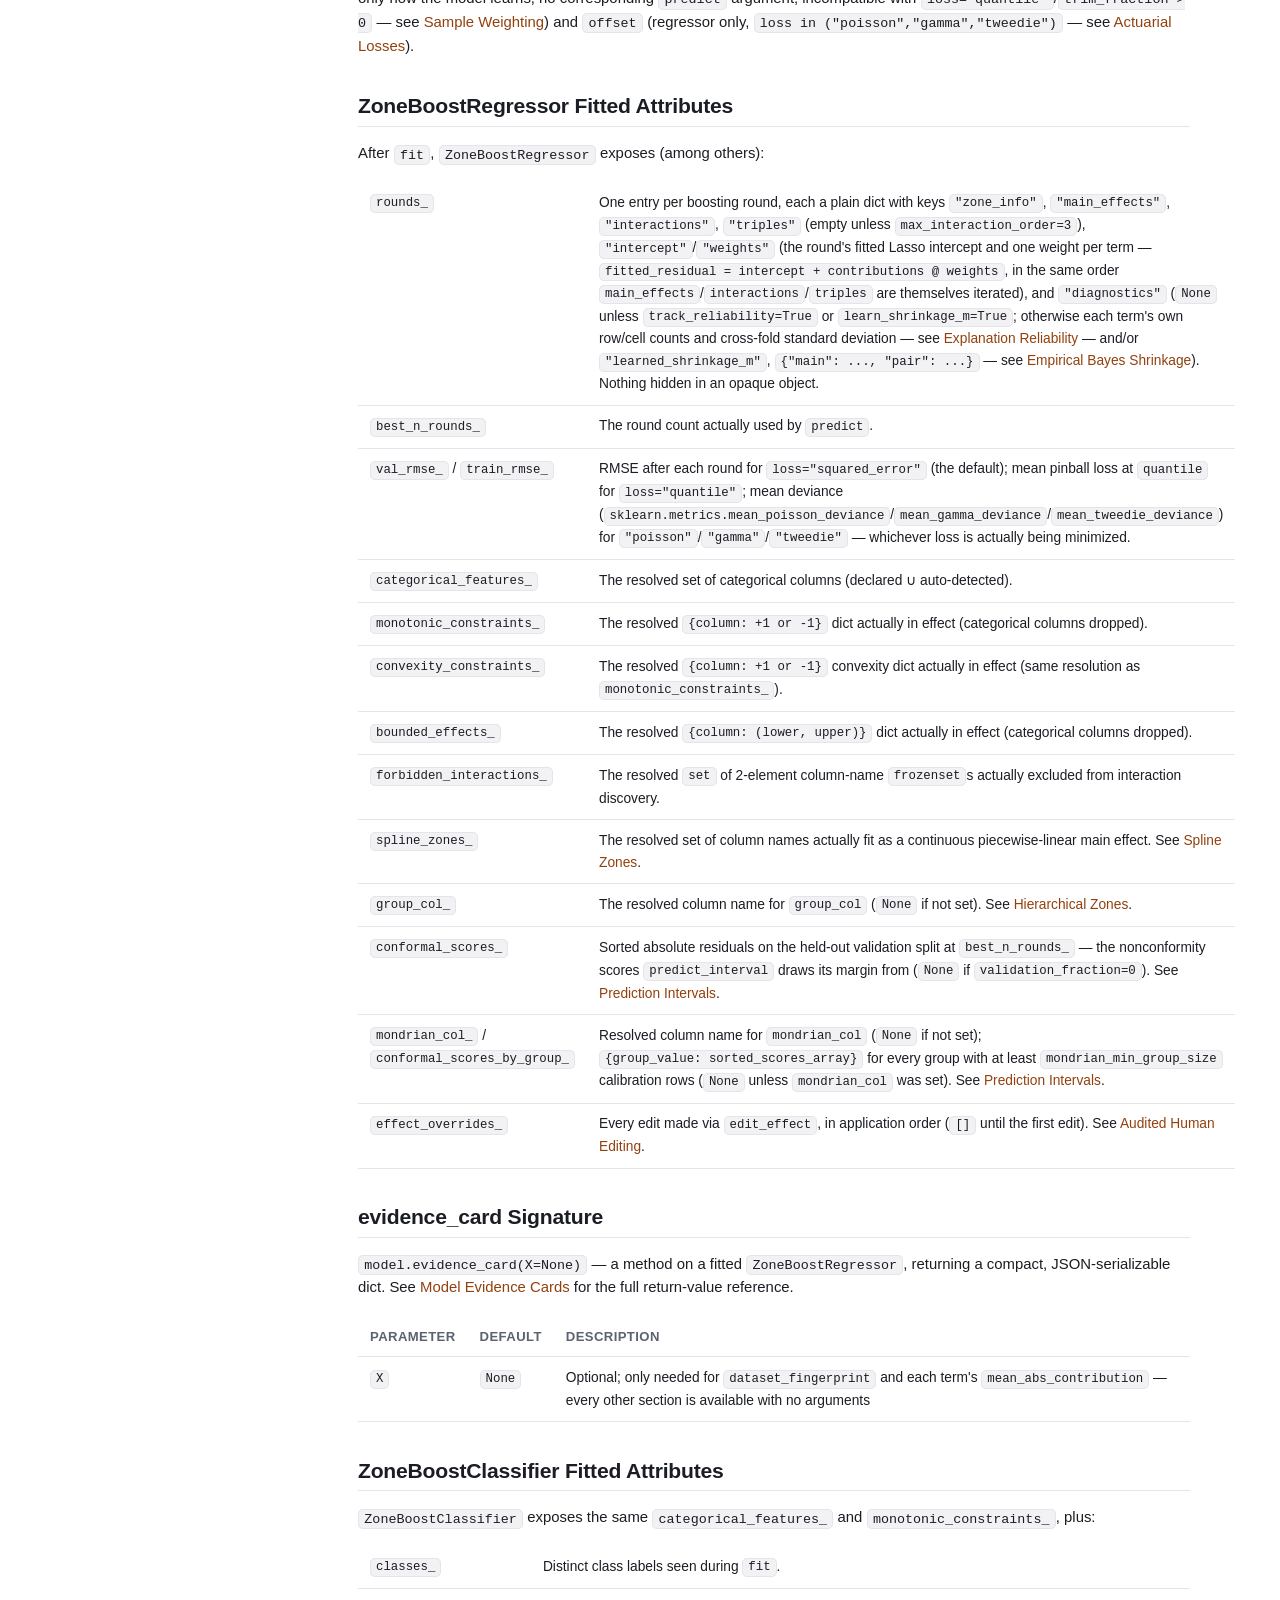
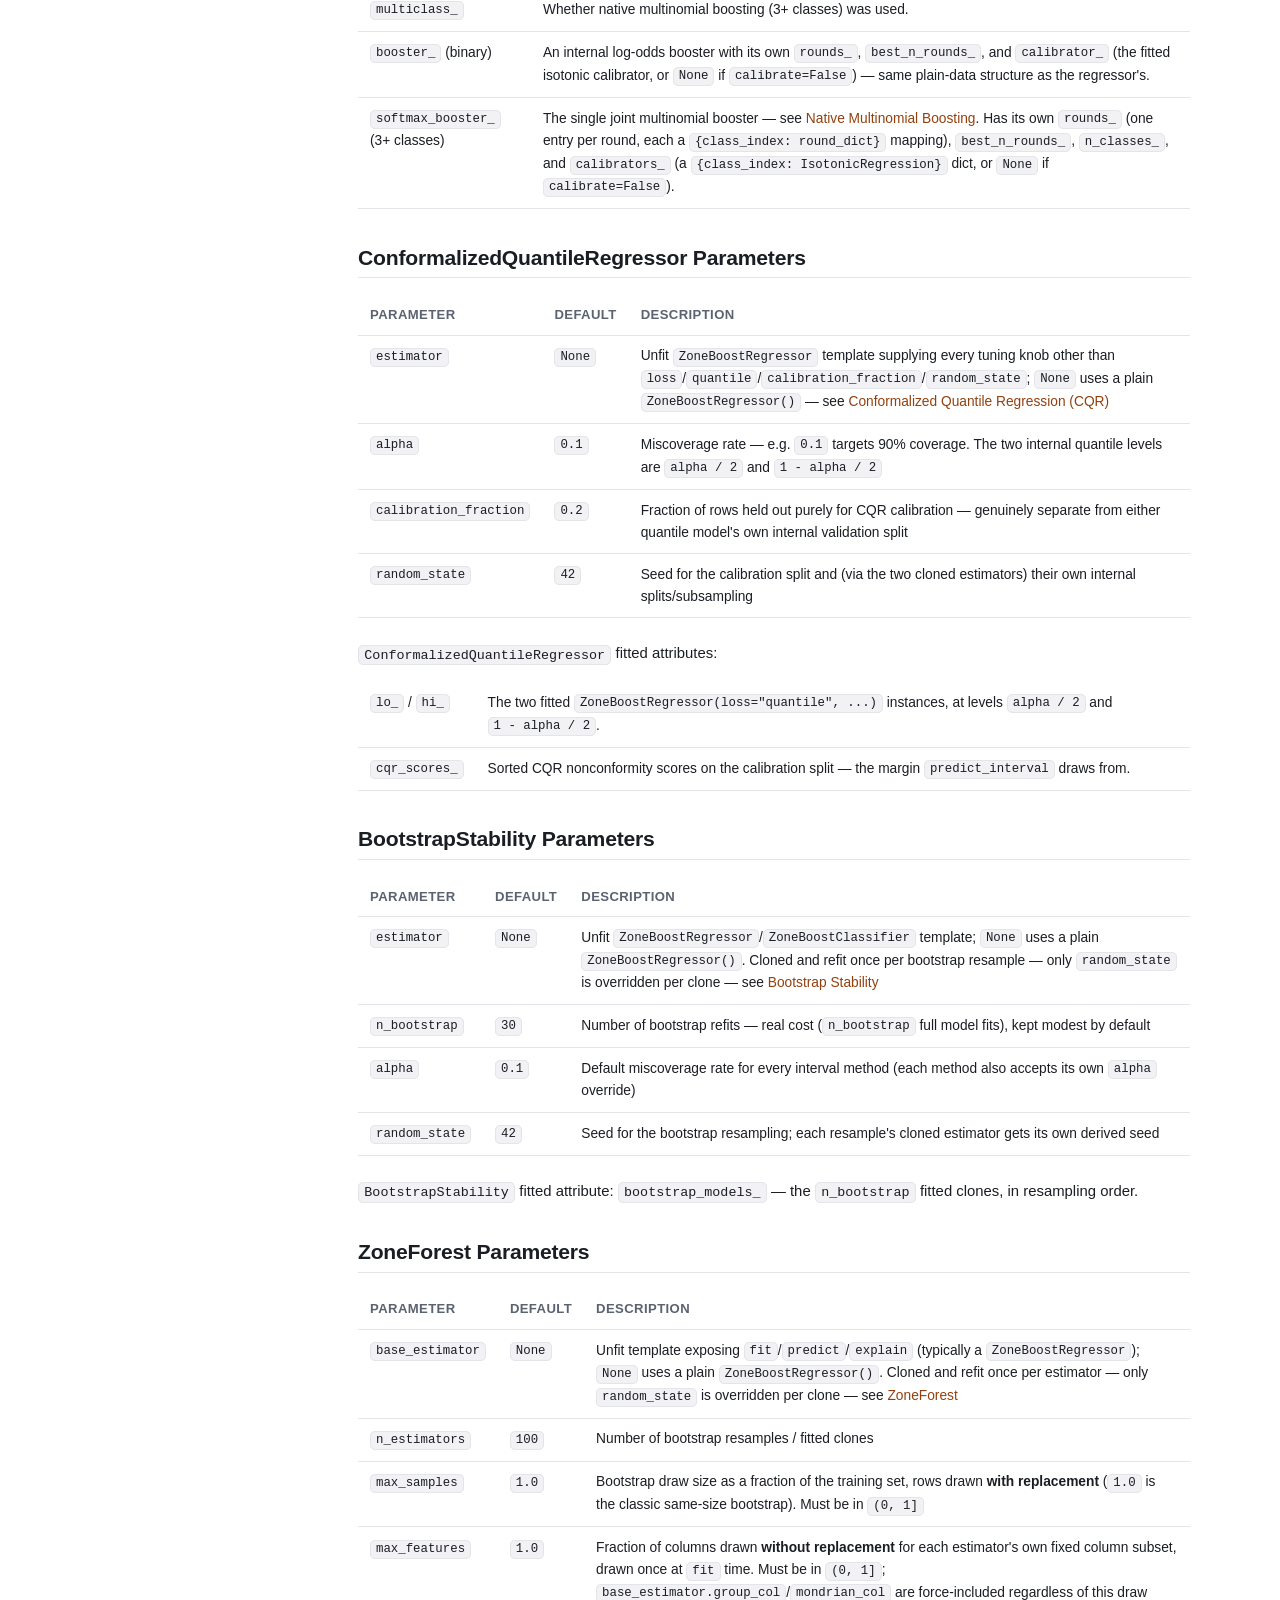
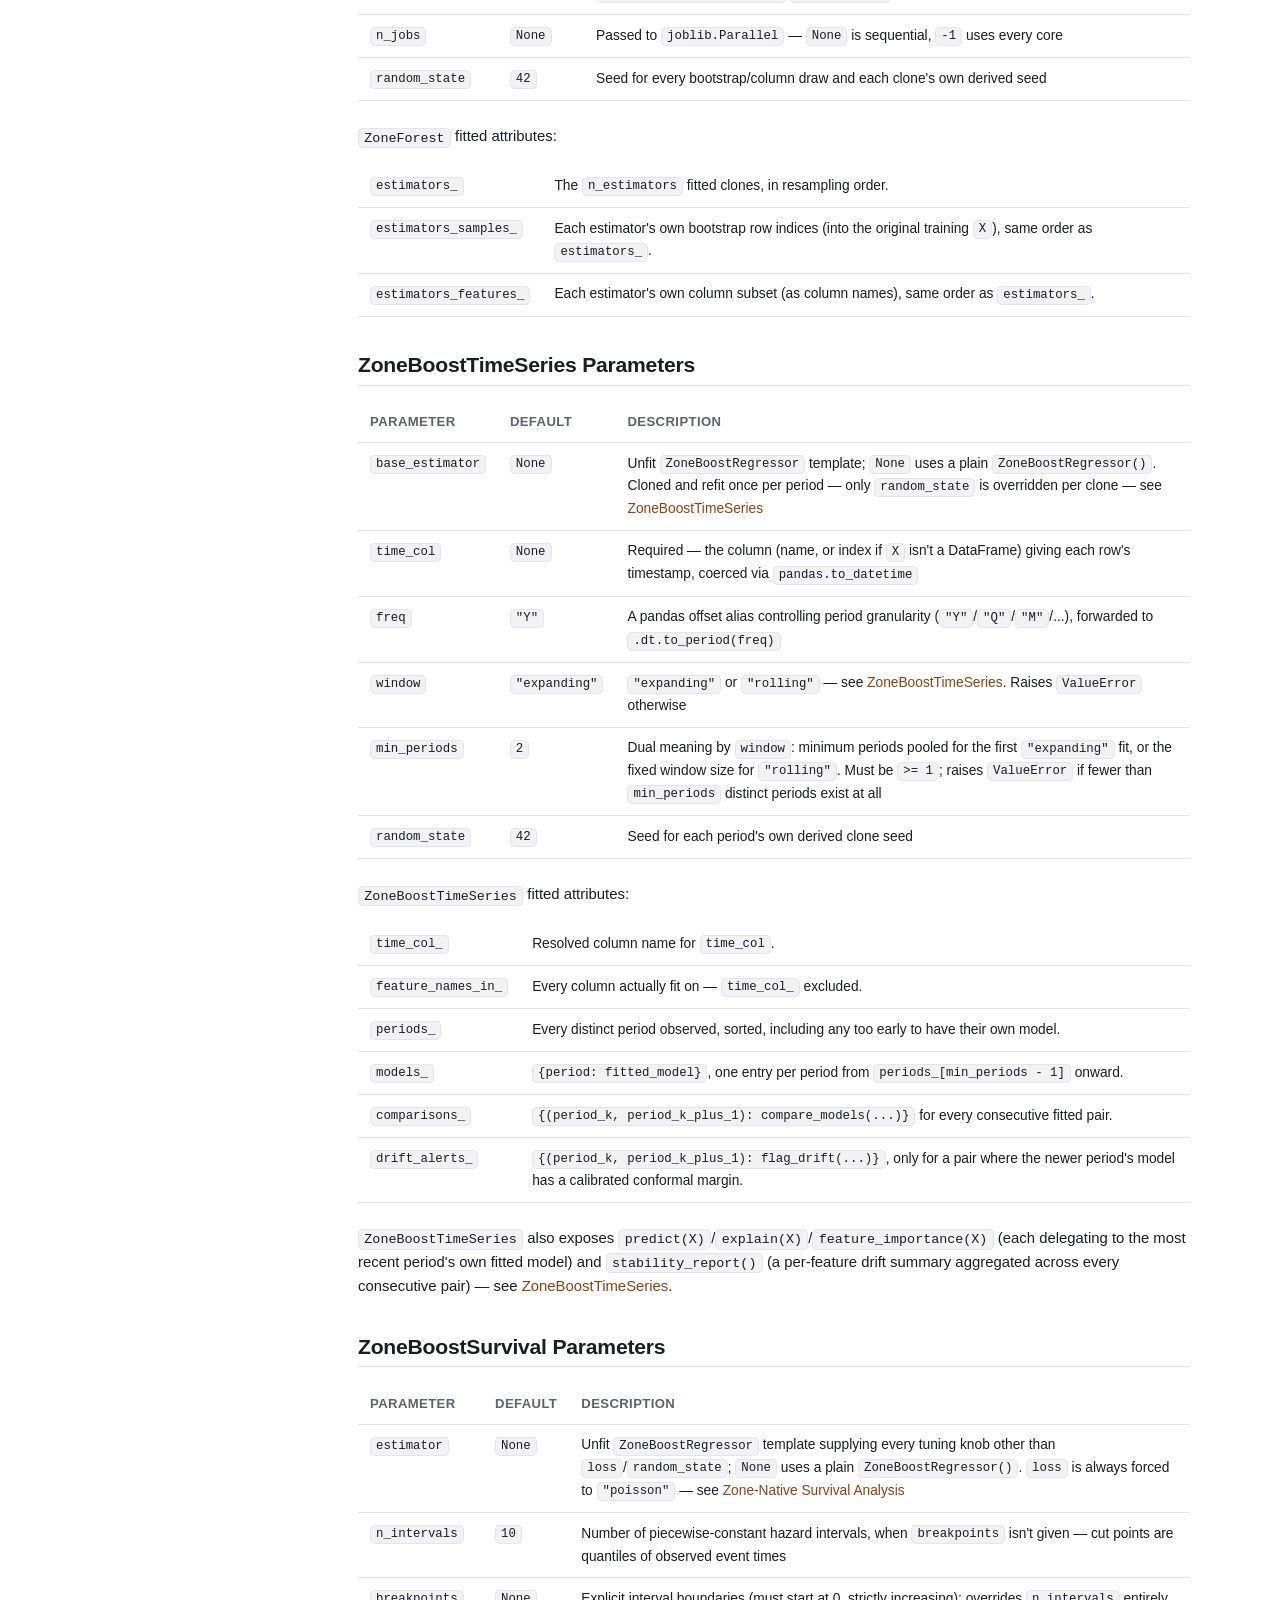
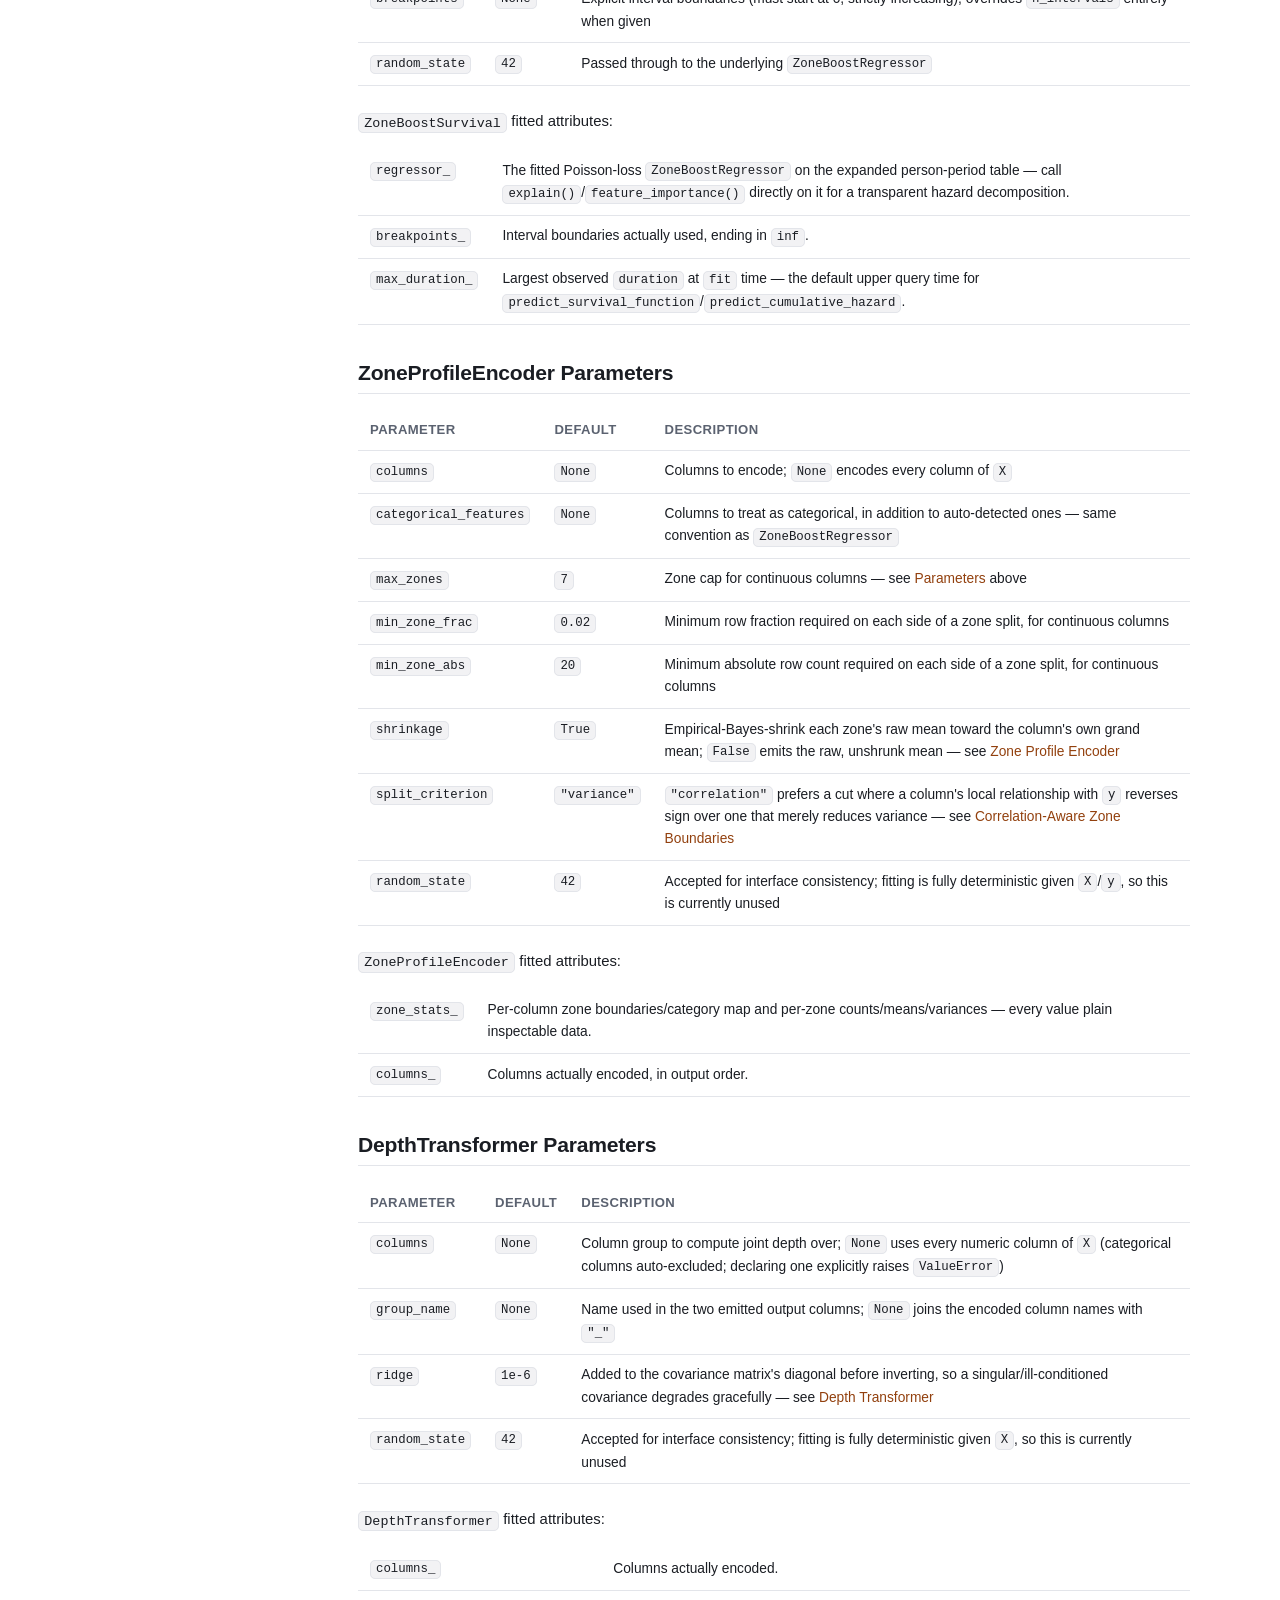
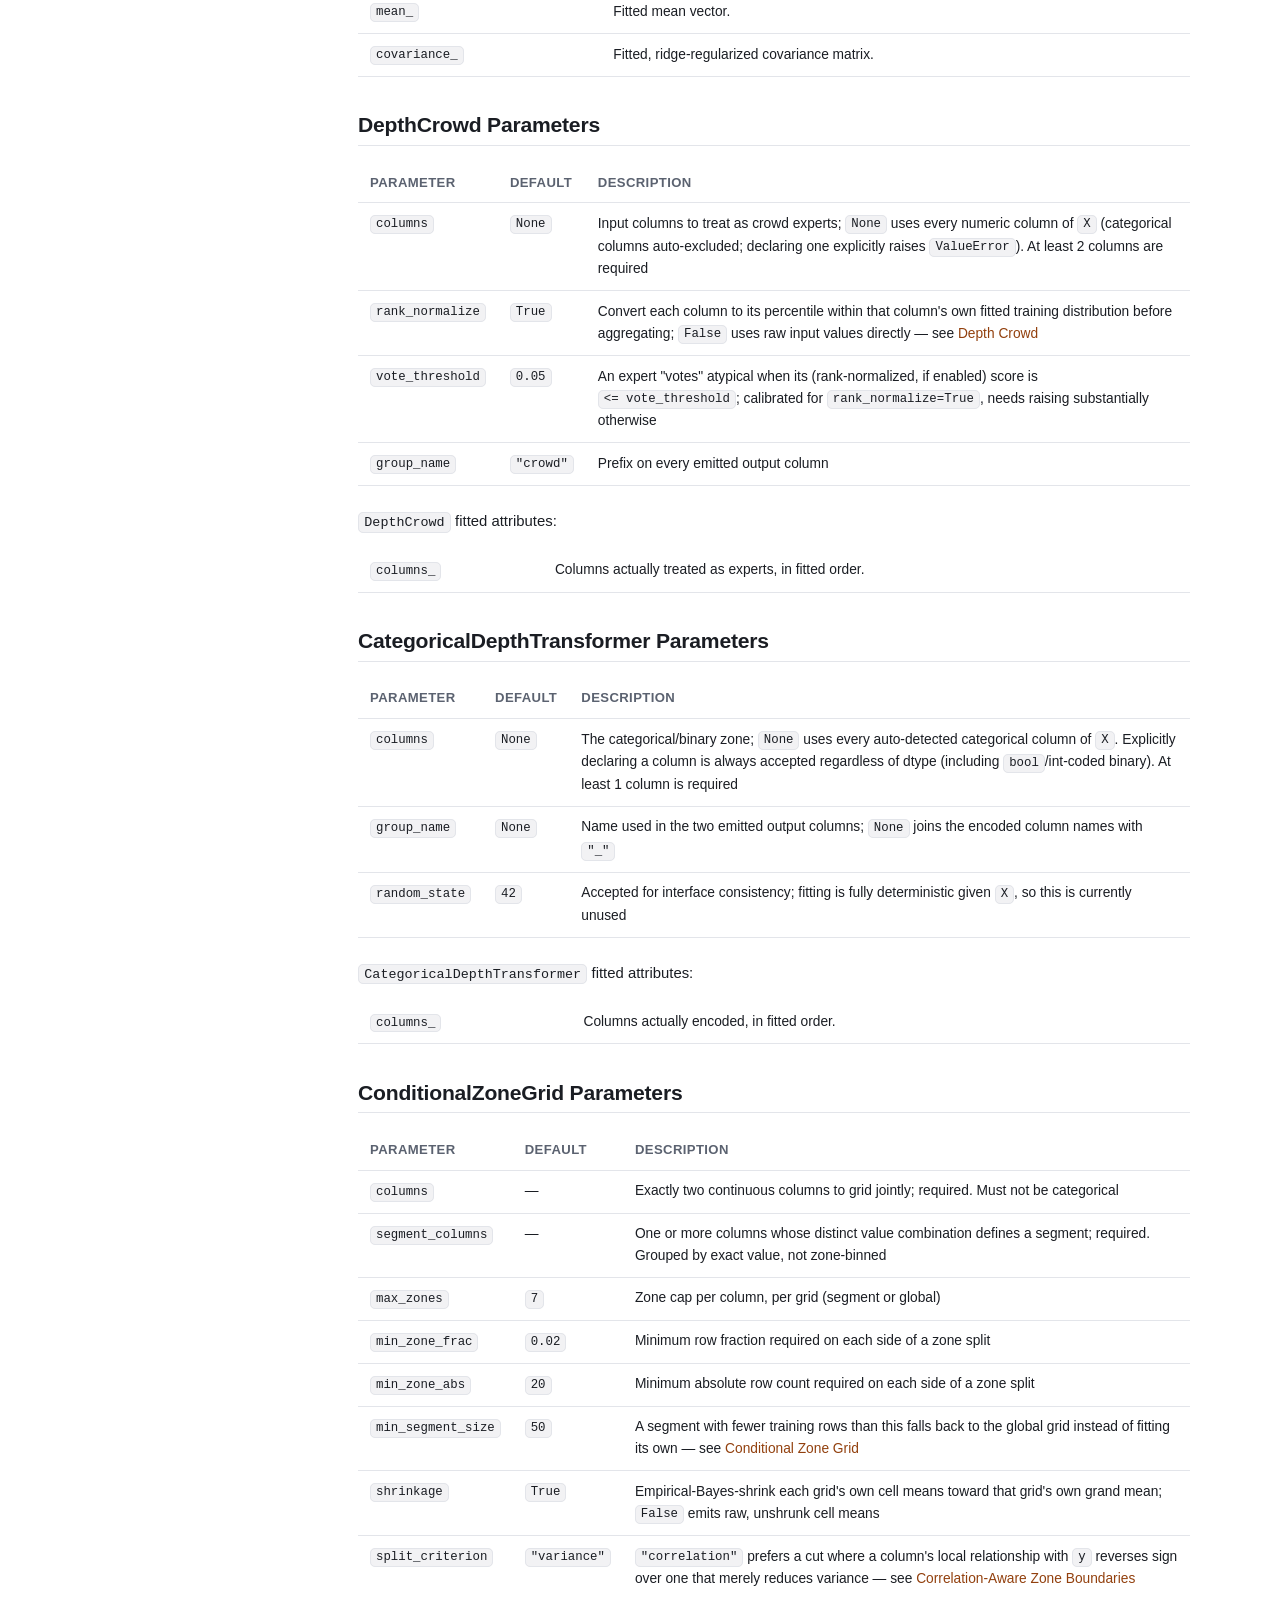
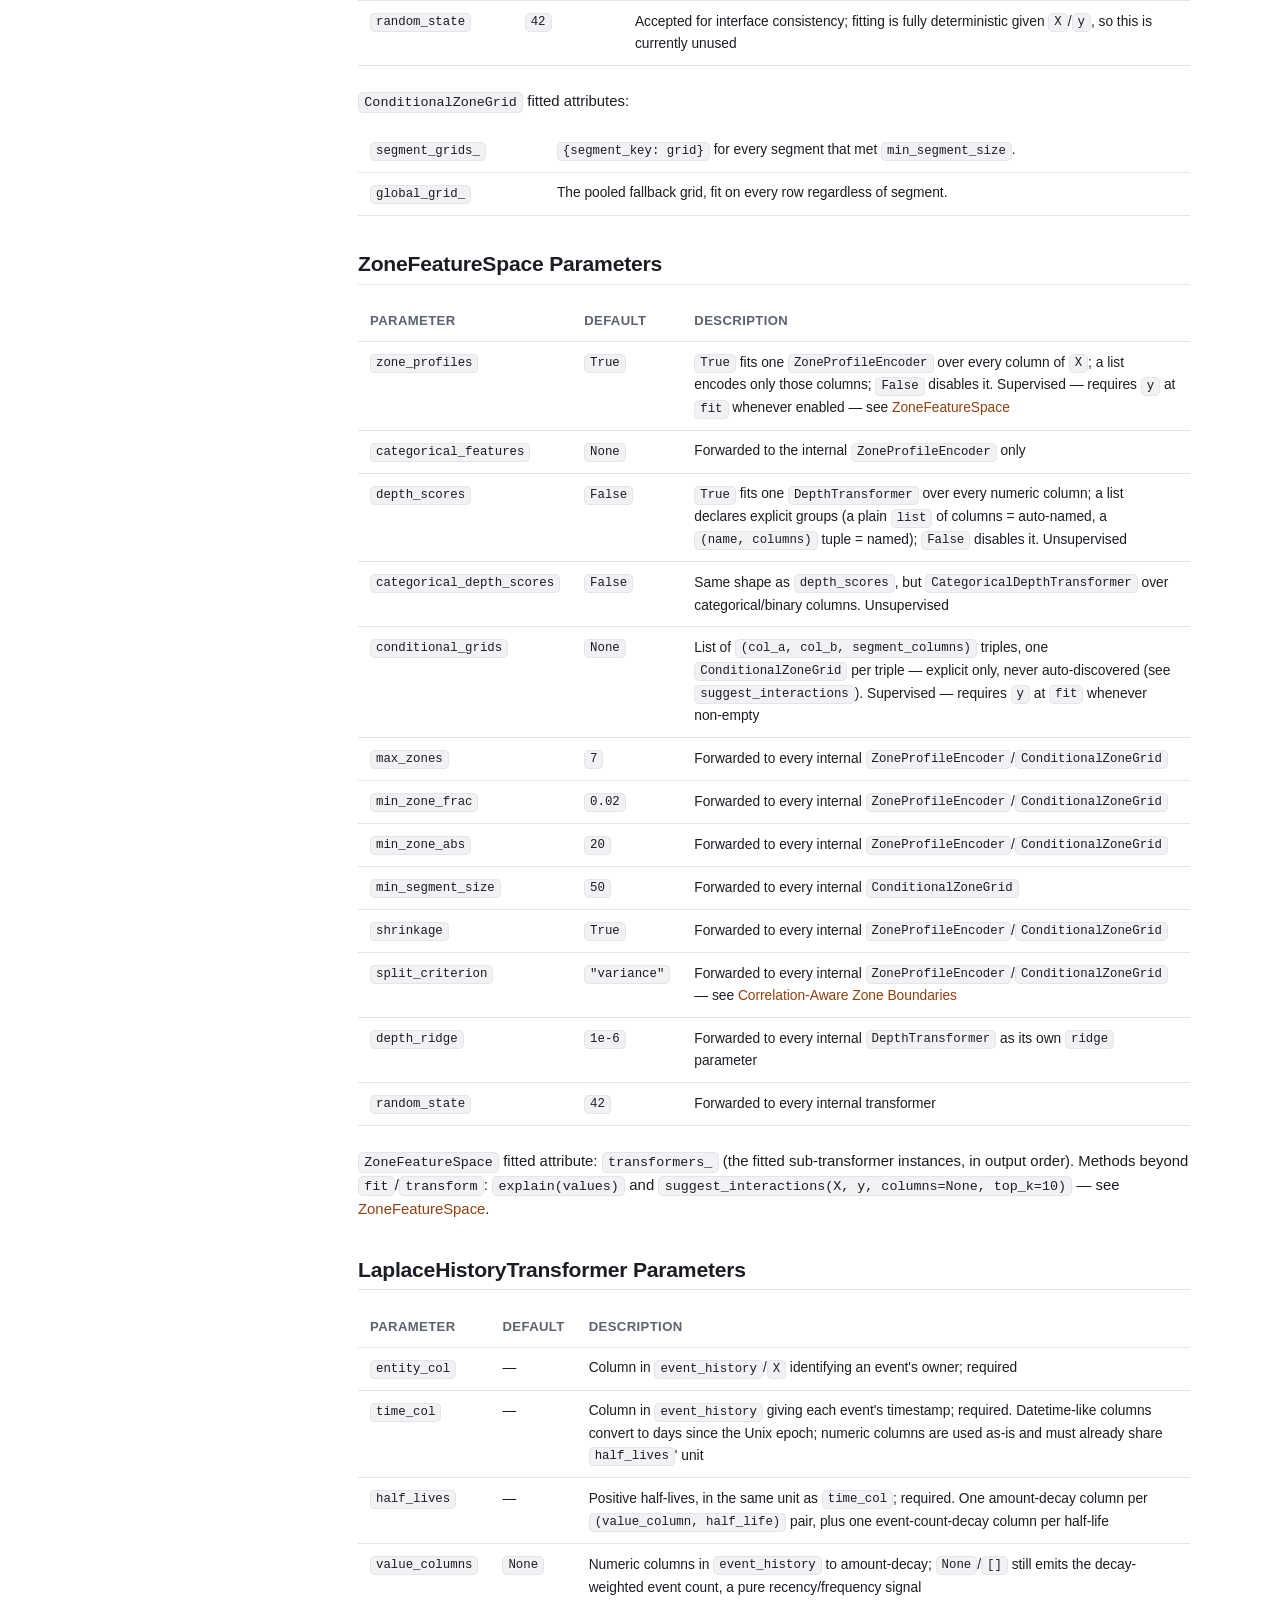
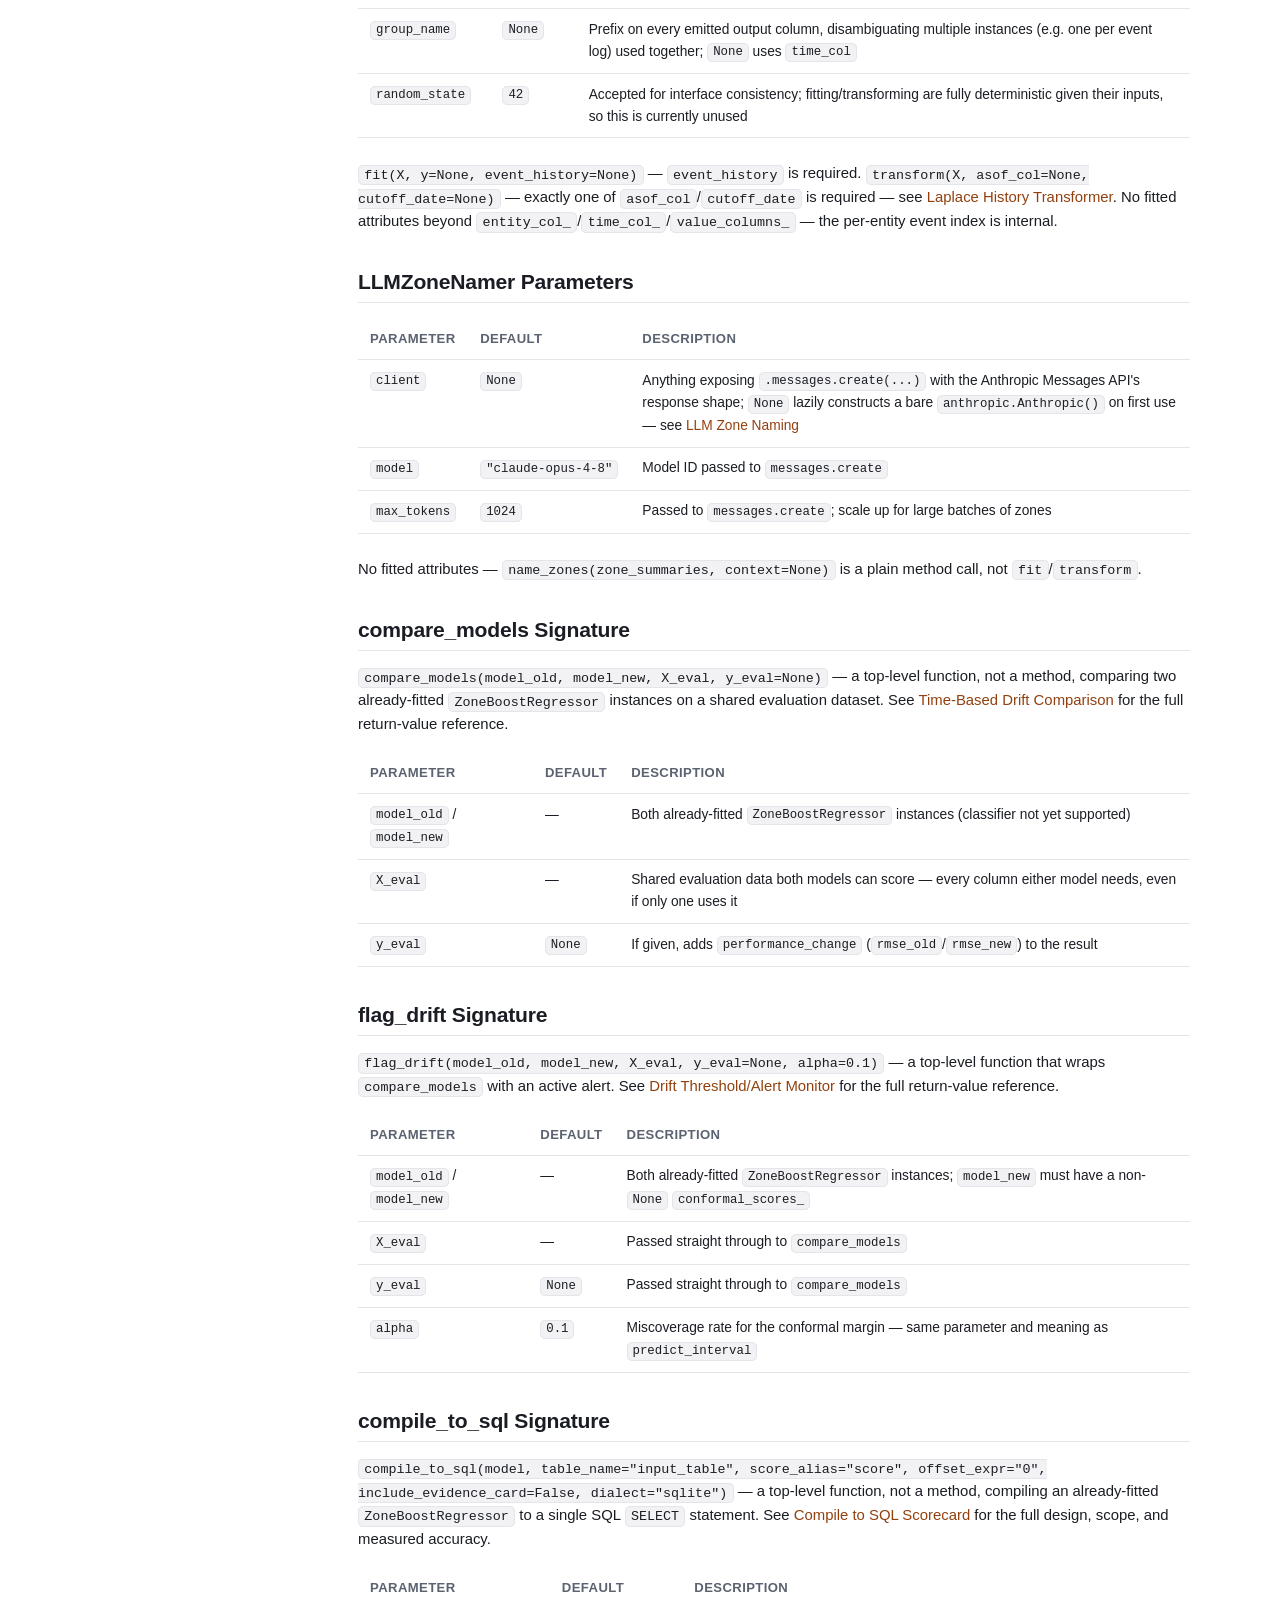
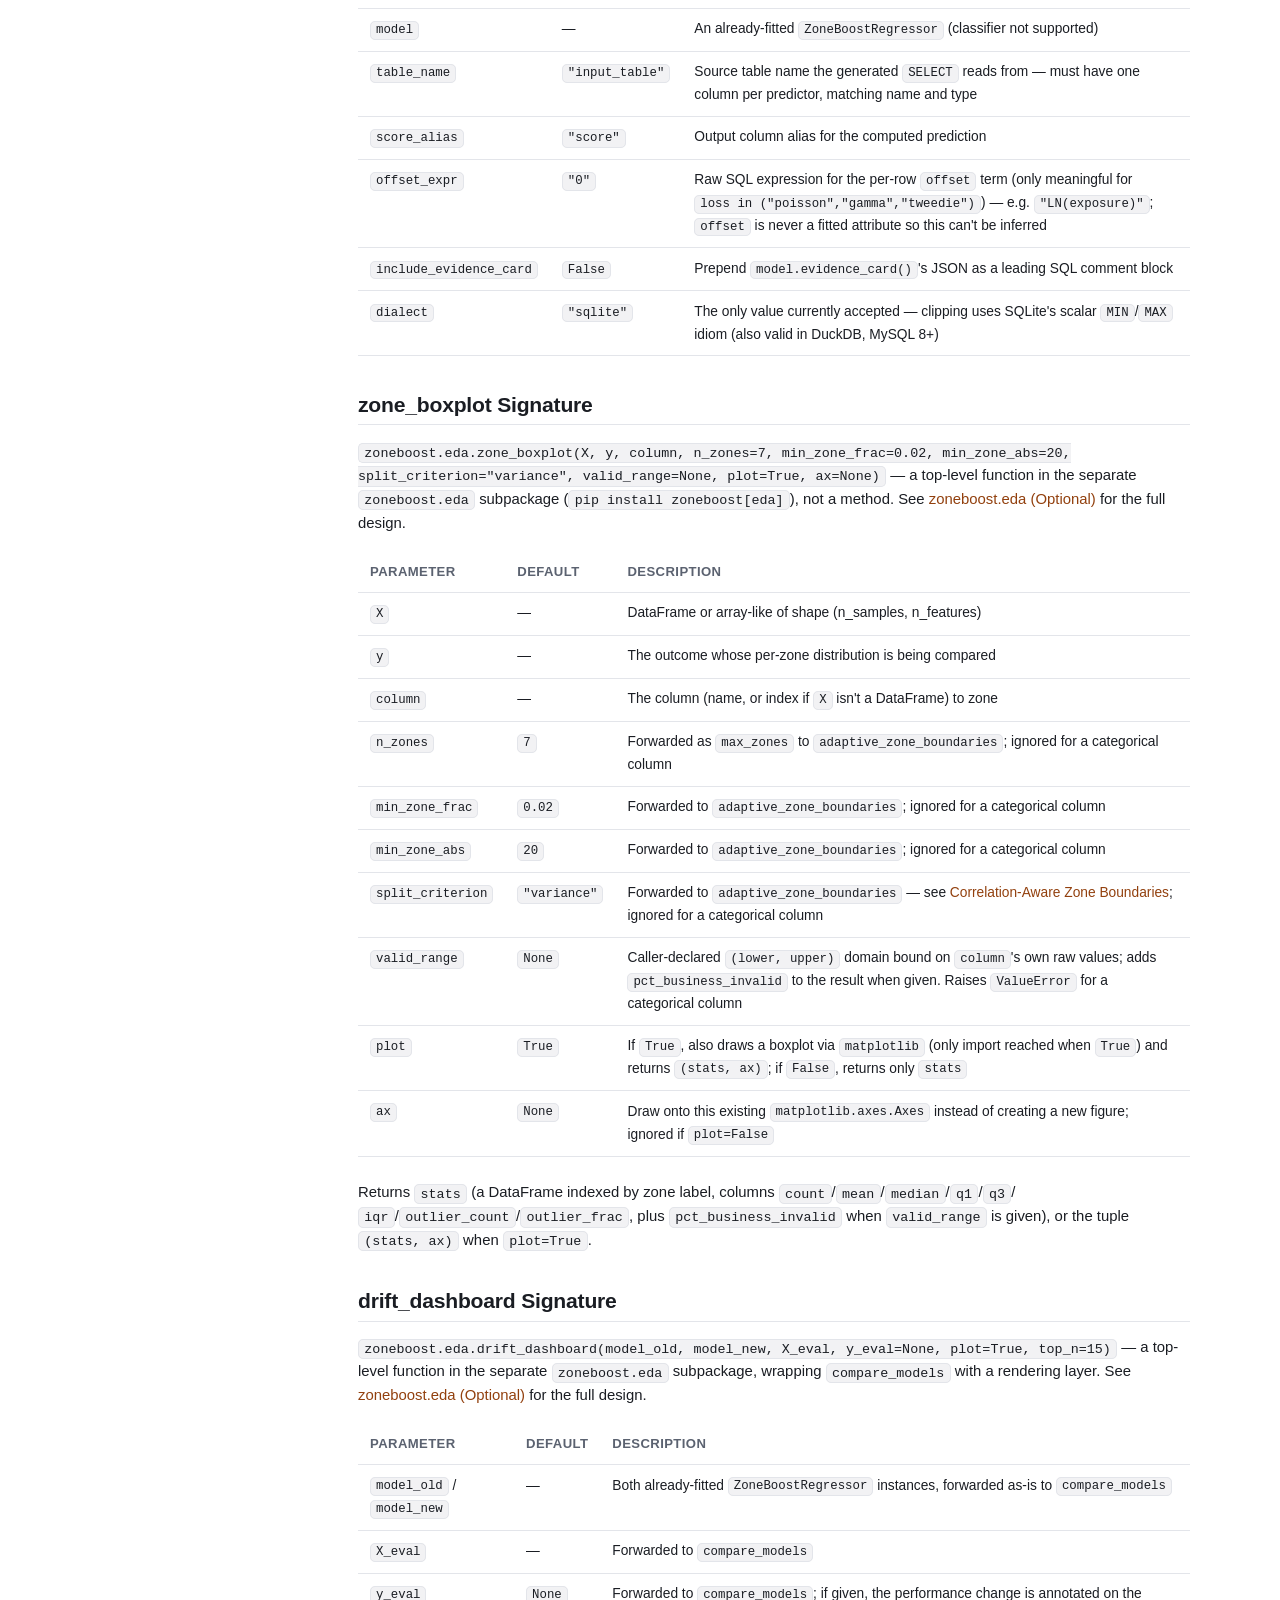
==== commit 66ac9205: "Add spline zones: continuous piecewise-linear main effects in the core boosting loop Columns declare" ====
--- a/docs/api-reference.html
+++ b/docs/api-reference.html
@@ -88,6 +88,8 @@
         <tr><td><code>quantile</code></td><td><code>0.5</code></td><td><strong>Regressor only.</strong> Target quantile level when <code>loss="quantile"</code> (ignored otherwise) — see <a href="how-it-works.html#quantile-regression">Quantile Regression</a></td></tr>
         <tr><td><code>tweedie_power</code></td><td><code>1.5</code></td><td><strong>Regressor only.</strong> Tweedie variance power when <code>loss="tweedie"</code> (ignored otherwise) — see <a href="how-it-works.html#actuarial-losses">Actuarial Losses</a></td></tr>
         <tr><td><code>trim_fraction</code></td><td><code>0.0</code></td><td>Robustify each main effect's own per-zone statistic against outlier rows via a trimmed mean instead of the plain mean; main effects only, opt-in, incompatible with <code>loss="quantile"</code> — see <a href="how-it-works.html#robust-cell-statistics">Robust Cell Statistics</a></td></tr>
+        <tr><td><code>spline_zones</code></td><td><code>None</code></td><td><strong>Regressor only.</strong> Column names/indices whose main effect is fit as a continuous piecewise-linear (linear spline) regression instead of a flat mean per zone; main effects only, opt-in, incompatible with <code>loss="quantile"</code>/<code>trim_fraction &gt; 0</code> — see <a href="how-it-works.html#spline-zones">Spline Zones</a></td></tr>
+        <tr><td><code>spline_shrinkage_m</code></td><td><code>1.0</code></td><td><strong>Regressor only.</strong> Ridge penalty strength (in per-column-standardized units) for a spline main effect's own slope/bend coefficients, fit jointly; only used for columns in <code>spline_zones</code> — see <a href="how-it-works.html#spline-zones">Spline Zones</a></td></tr>
         <tr><td><code>random_state</code></td><td><code>42</code></td><td>Seed for the validation split and subsampling</td></tr>
       </tbody>
     </table>
@@ -111,6 +113,7 @@
         <tr><td><code>convexity_constraints_</code></td><td>The resolved <code>{column: +1 or -1}</code> convexity dict actually in effect (same resolution as <code>monotonic_constraints_</code>).</td></tr>
         <tr><td><code>bounded_effects_</code></td><td>The resolved <code>{column: (lower, upper)}</code> dict actually in effect (categorical columns dropped).</td></tr>
         <tr><td><code>forbidden_interactions_</code></td><td>The resolved <code>set</code> of 2-element column-name <code>frozenset</code>s actually excluded from interaction discovery.</td></tr>
+        <tr><td><code>spline_zones_</code></td><td>The resolved set of column names actually fit as a continuous piecewise-linear main effect. See <a href="how-it-works.html#spline-zones">Spline Zones</a>.</td></tr>
         <tr><td><code>group_col_</code></td><td>The resolved column name for <code>group_col</code> (<code>None</code> if not set). See <a href="how-it-works.html#hierarchical-zones">Hierarchical Zones</a>.</td></tr>
         <tr><td><code>conformal_scores_</code></td><td>Sorted absolute residuals on the held-out validation split at <code>best_n_rounds_</code> — the nonconformity scores <code>predict_interval</code> draws its margin from (<code>None</code> if <code>validation_fraction=0</code>). See <a href="how-it-works.html#prediction-intervals">Prediction Intervals</a>.</td></tr>
         <tr><td><code>mondrian_col_</code> / <code>conformal_scores_by_group_</code></td><td>Resolved column name for <code>mondrian_col</code> (<code>None</code> if not set); <code>{group_value: sorted_scores_array}</code> for every group with at least <code>mondrian_min_group_size</code> calibration rows (<code>None</code> unless <code>mondrian_col</code> was set). See <a href="how-it-works.html#prediction-intervals">Prediction Intervals</a>.</td></tr>
